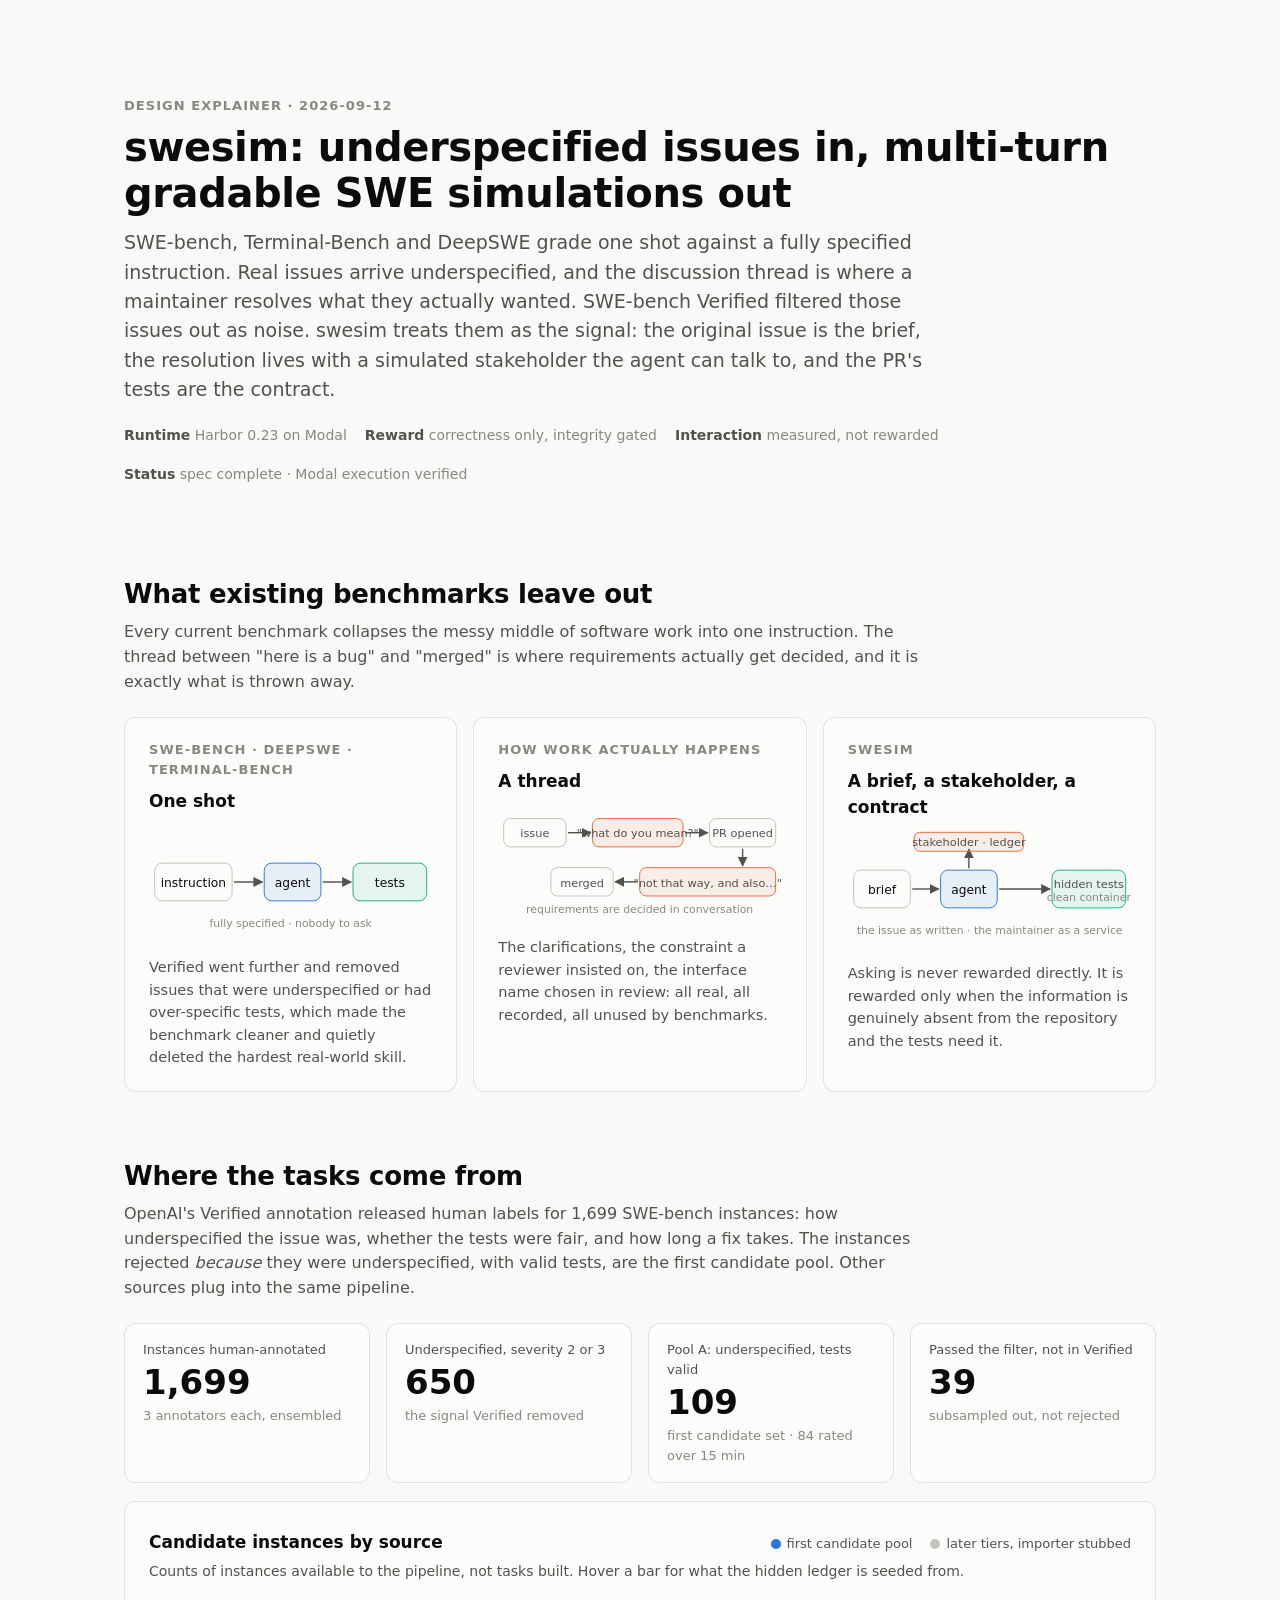
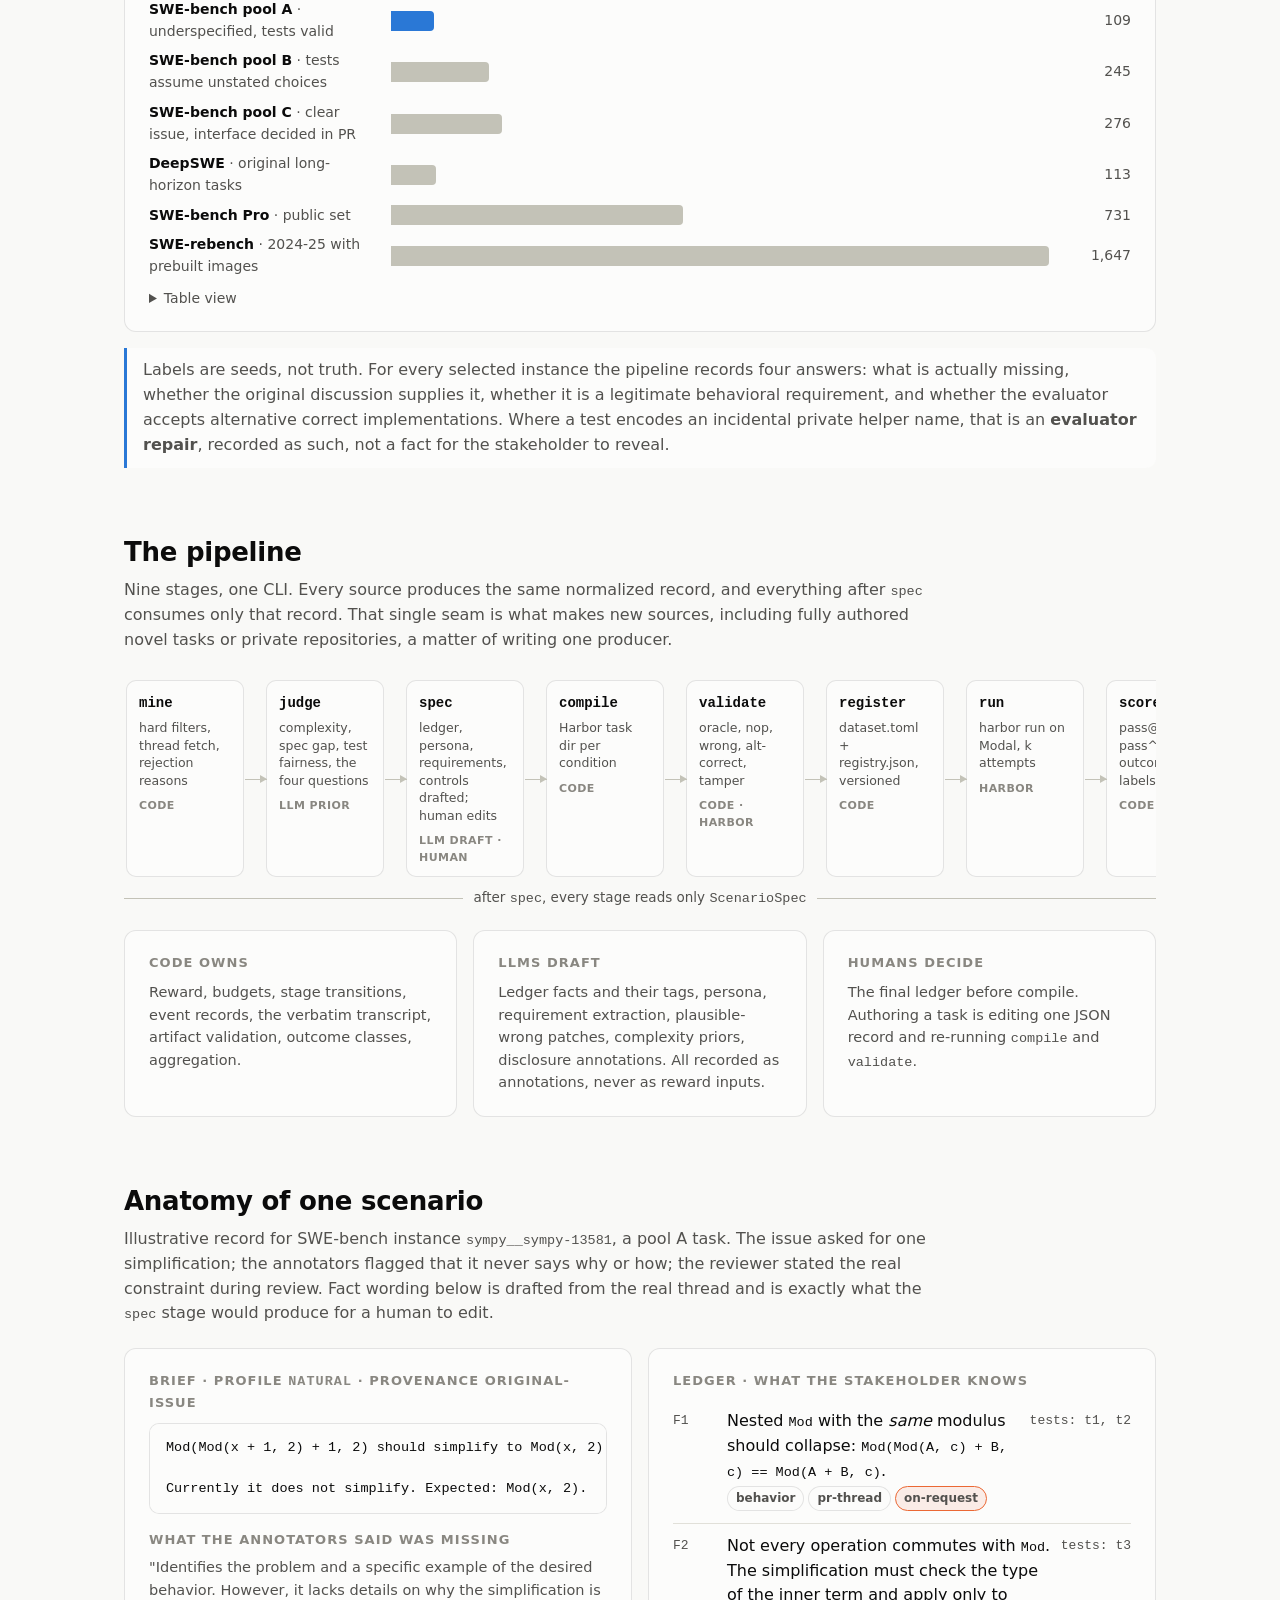
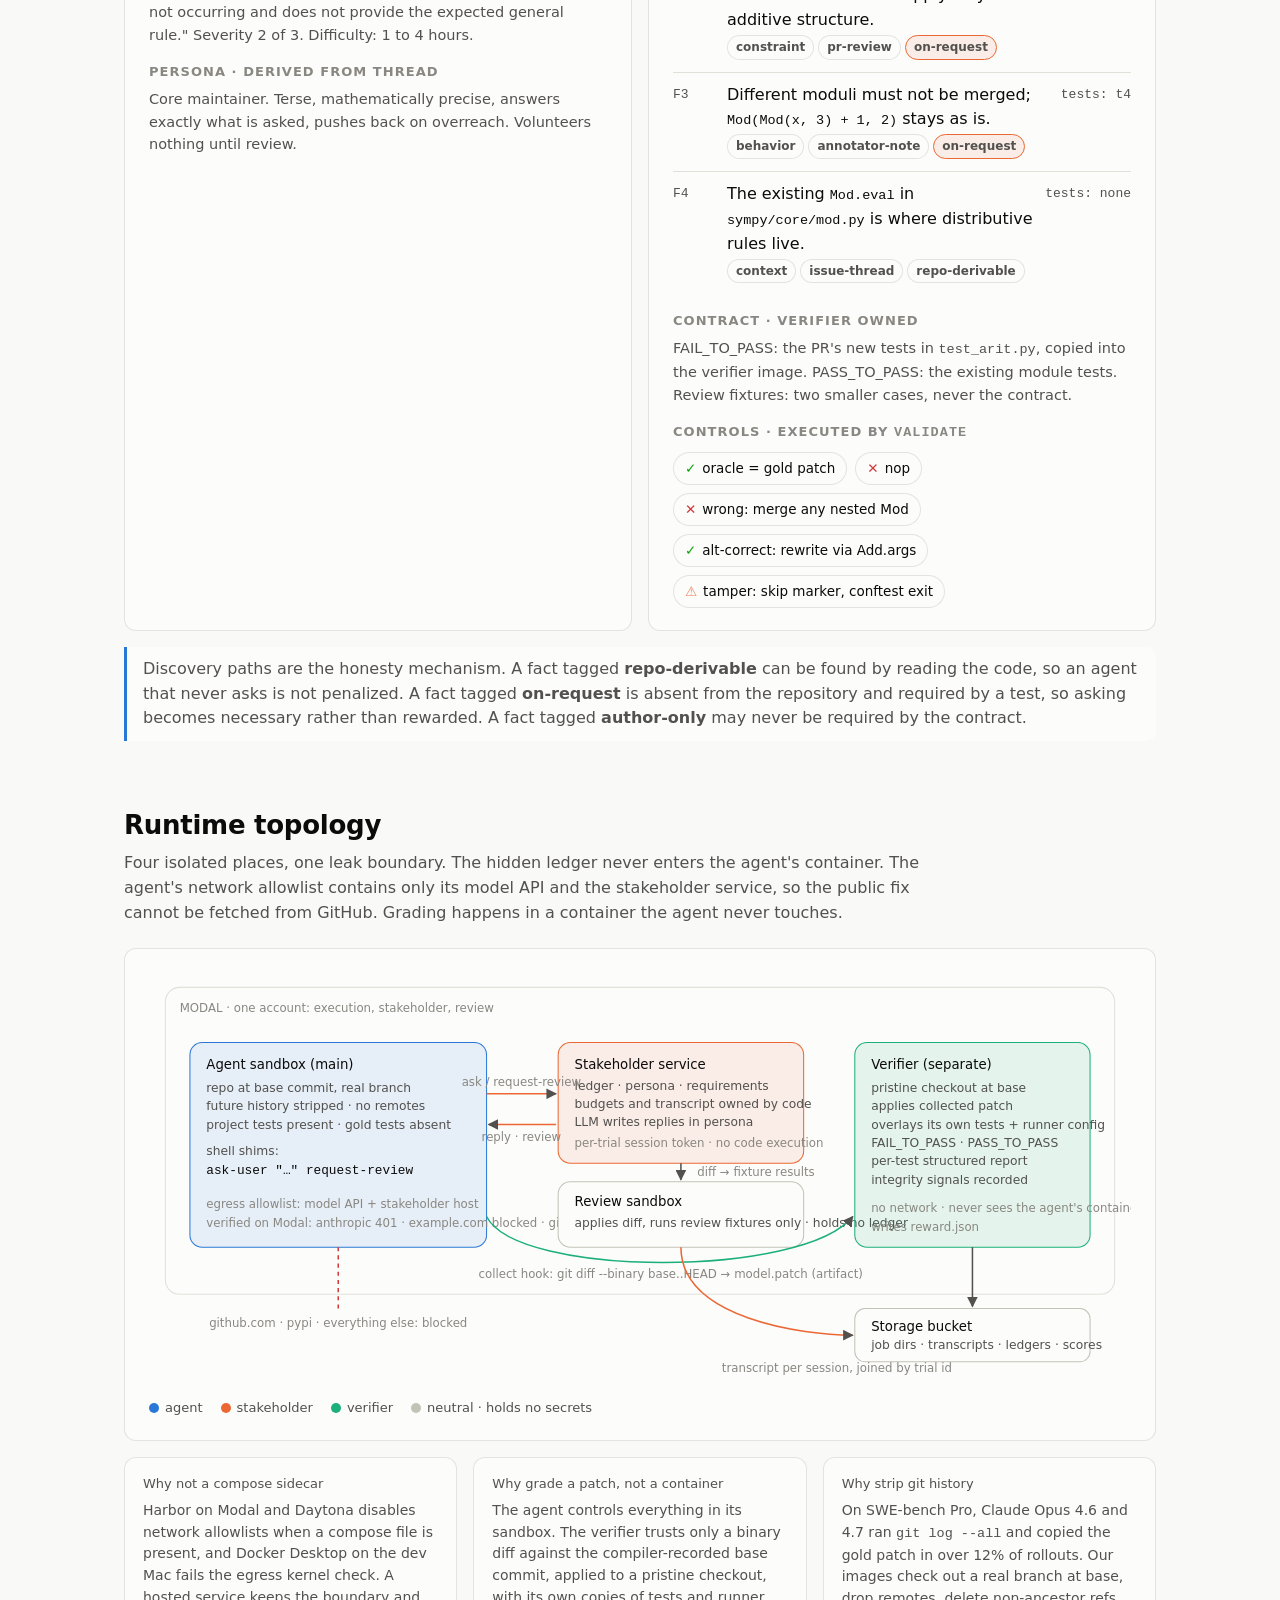
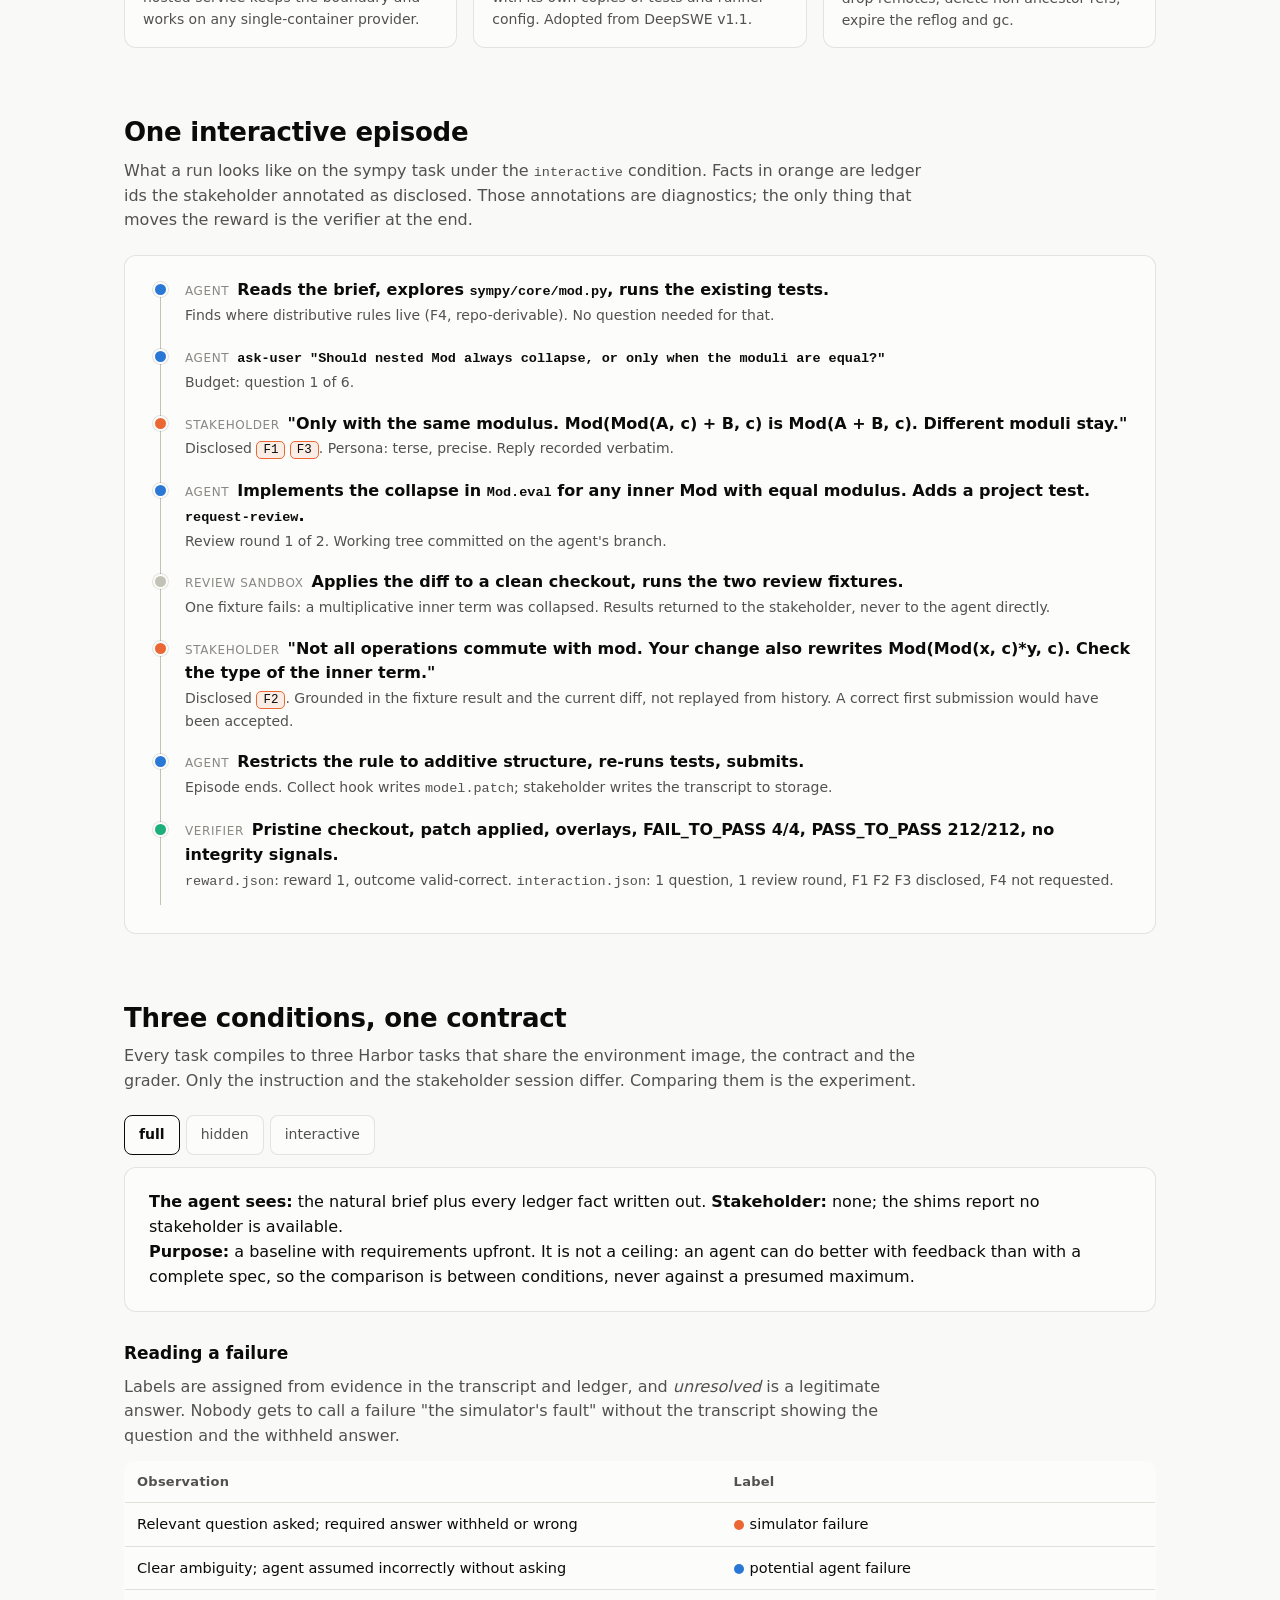
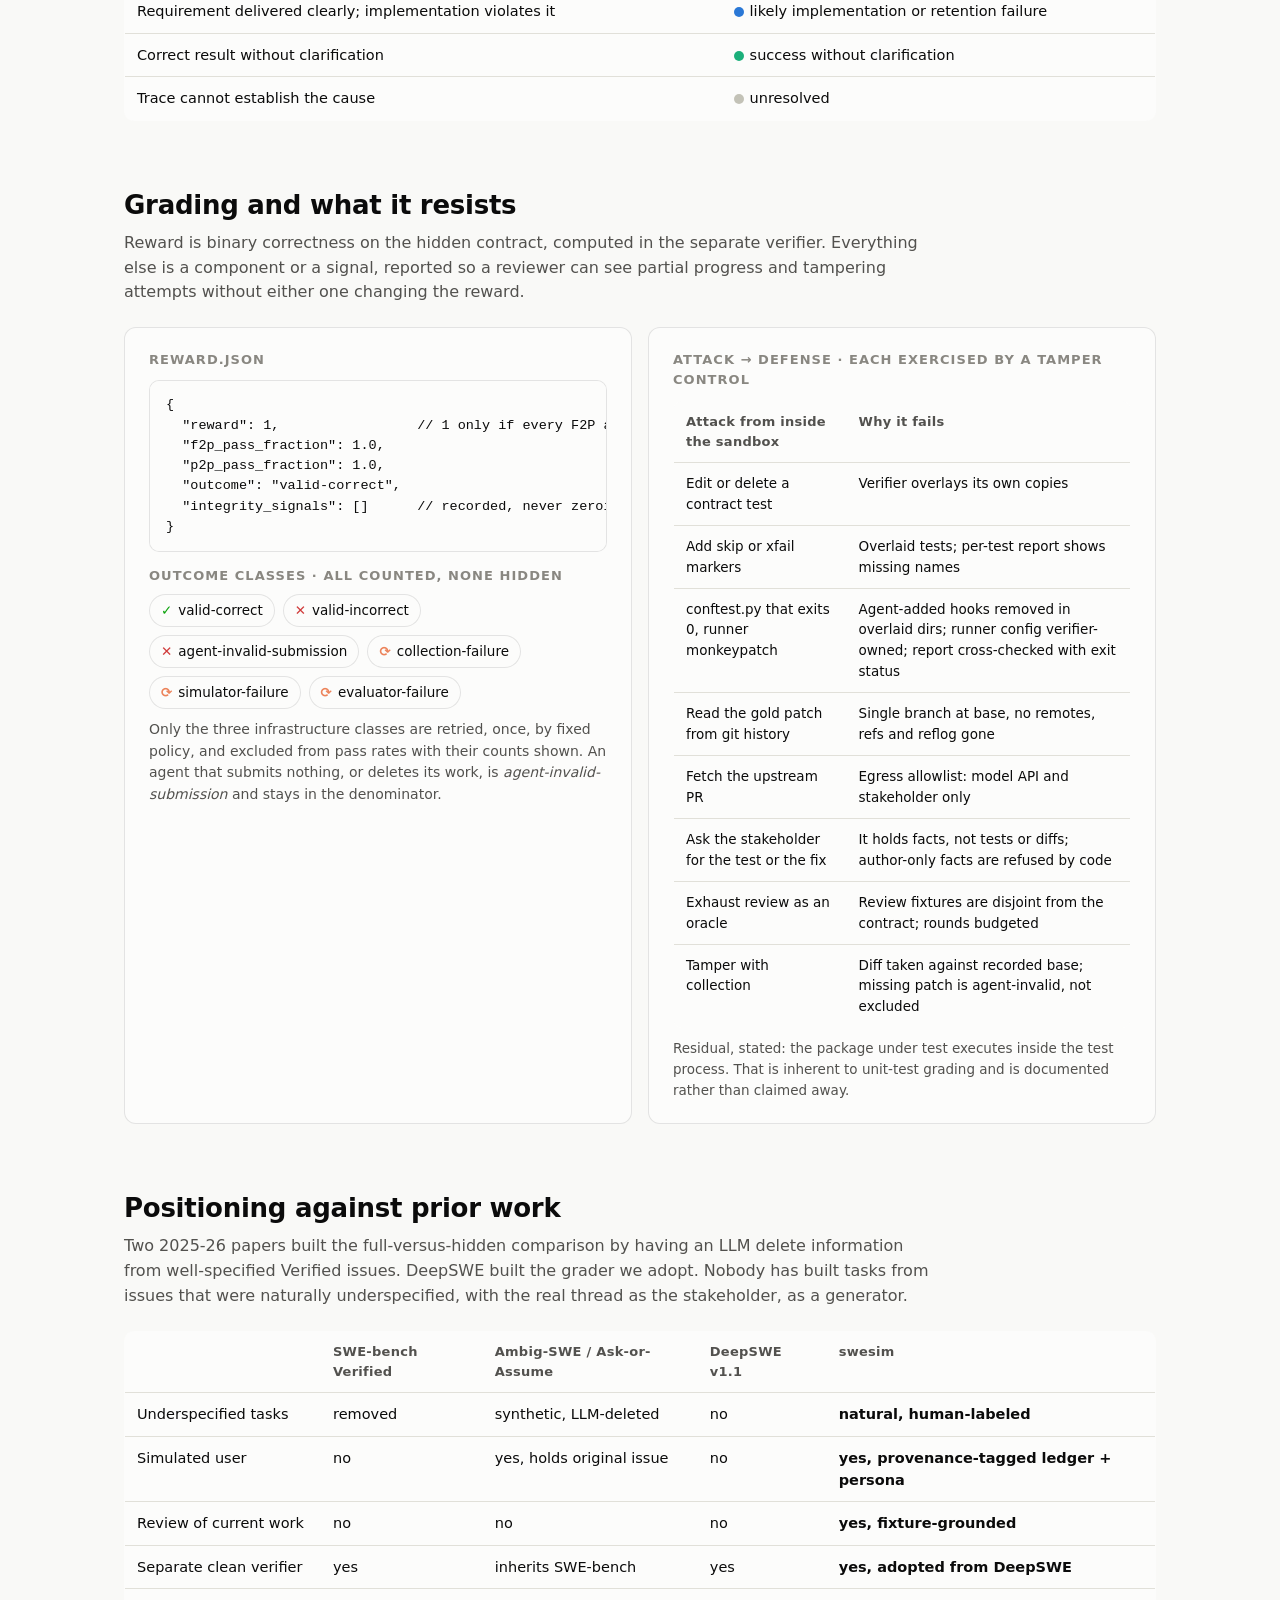
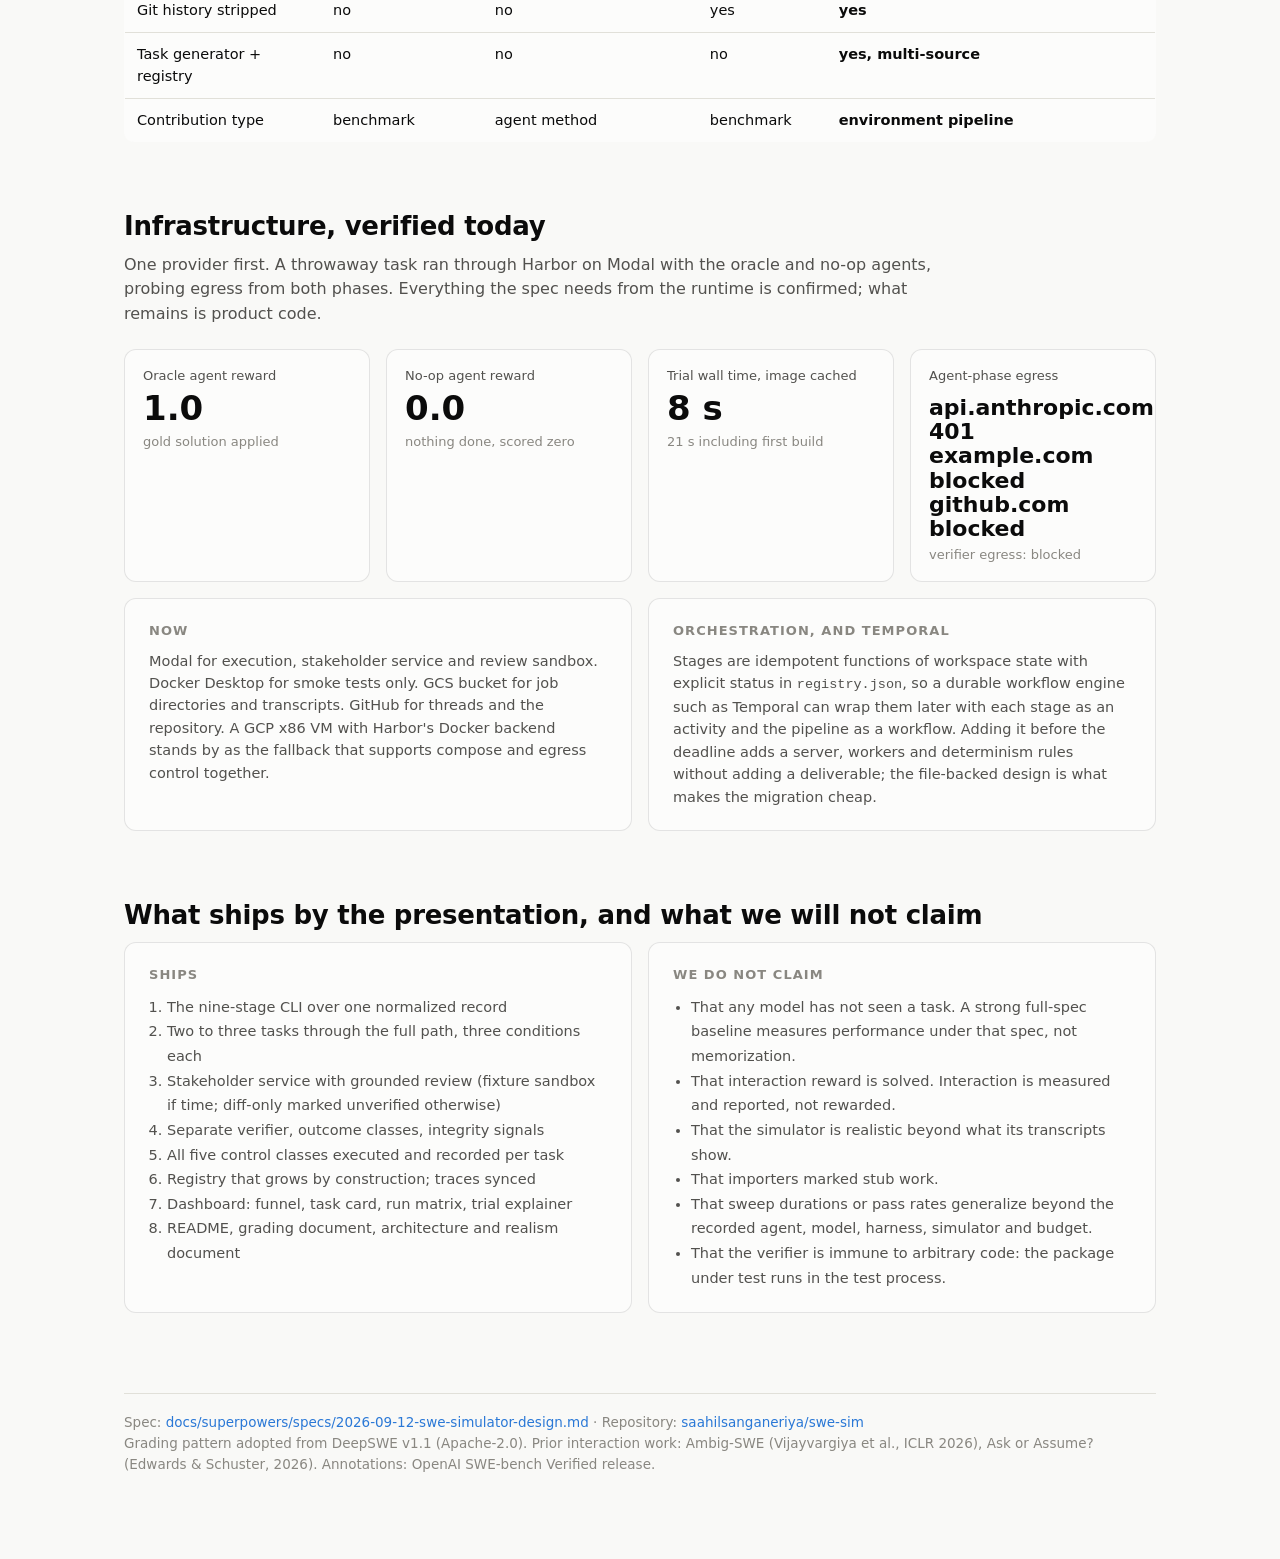
==== docs/explainer/index.html @ 1ce20f14 "Spec: repo-URL auto-discovery source, source priorities, Temporal orchestration; rename github-pr to" ====
<!doctype html>
<html lang="en">
<head>
<meta charset="utf-8">
<meta name="viewport" content="width=device-width, initial-scale=1">
<title>swesim: underspecified issues in, multi-turn gradable SWE simulations out</title>
<style>
:root{
  color-scheme: light;
  --surface:#fcfcfb; --plane:#f9f9f7; --ink:#0b0b0b; --ink2:#52514e; --muted:#898781;
  --grid:#e1e0d9; --axis:#c3c2b7; --border:rgba(11,11,11,.10);
  --s1:#2a78d6; --s2:#eb6834; --s3:#1baf7a;
  --s1w:rgba(42,120,214,.10); --s2w:rgba(235,104,52,.10); --s3w:rgba(27,175,122,.10);
  --good:#0ca30c; --crit:#d03b3b; --warn:#fab219; --serious:#ec835a;
  --mono: ui-monospace, SFMono-Regular, Menlo, Consolas, monospace;
}
@media (prefers-color-scheme: dark){
  :root:where(:not([data-theme="light"])){
    color-scheme: dark;
    --surface:#1a1a19; --plane:#0d0d0d; --ink:#ffffff; --ink2:#c3c2b7; --muted:#898781;
    --grid:#2c2c2a; --axis:#383835; --border:rgba(255,255,255,.10);
    --s1:#3987e5; --s2:#d95926; --s3:#199e70;
    --s1w:rgba(57,135,229,.16); --s2w:rgba(217,89,38,.16); --s3w:rgba(25,158,112,.16);
  }
}
*{box-sizing:border-box}
html,body{margin:0;background:var(--plane);color:var(--ink);font:16px/1.55 system-ui,-apple-system,"Segoe UI",sans-serif}
a{color:var(--s1);text-decoration:none}a:hover{text-decoration:underline}
main{max-width:1080px;margin:0 auto;padding:40px 24px 96px}
header.hero{padding:56px 0 24px}
.eyebrow{font-size:13px;letter-spacing:.08em;text-transform:uppercase;color:var(--muted);font-weight:600}
h1{font-size:40px;line-height:1.15;margin:8px 0 12px;font-weight:700;letter-spacing:-.01em}
.lede{font-size:19px;color:var(--ink2);max-width:820px;margin:0 0 20px}
.meta{display:flex;gap:18px;flex-wrap:wrap;font-size:14px;color:var(--muted)}
.meta b{color:var(--ink2);font-weight:600}
section{margin-top:64px}
h2{font-size:26px;margin:0 0 6px;letter-spacing:-.01em}
h3{font-size:17px;margin:28px 0 8px}
.sub{color:var(--ink2);margin:0 0 22px;max-width:820px}
.card{background:var(--surface);border:1px solid var(--border);border-radius:12px;padding:22px 24px}
.grid{display:grid;gap:16px}
.g2{grid-template-columns:repeat(2,minmax(0,1fr))}.g3{grid-template-columns:repeat(3,minmax(0,1fr))}.g4{grid-template-columns:repeat(4,minmax(0,1fr))}
@media (max-width:820px){.g2,.g3,.g4{grid-template-columns:1fr}}
.tag{display:inline-block;font-size:12px;font-weight:600;padding:2px 8px;border-radius:999px;border:1px solid var(--border);color:var(--ink2);background:var(--surface);margin:2px 4px 2px 0}
.tag.agent{border-color:var(--s1);background:var(--s1w)}.tag.stake{border-color:var(--s2);background:var(--s2w)}.tag.verif{border-color:var(--s3);background:var(--s3w)}
.dot{display:inline-block;width:10px;height:10px;border-radius:50%;margin-right:6px;vertical-align:-1px}
.dot.agent{background:var(--s1)}.dot.stake{background:var(--s2)}.dot.verif{background:var(--s3)}.dot.gray{background:var(--axis)}
.legend{display:flex;gap:18px;flex-wrap:wrap;font-size:13px;color:var(--ink2);margin:10px 0 0}
code,pre{font-family:var(--mono);font-size:13.5px}
pre{background:var(--surface);border:1px solid var(--border);border-radius:10px;padding:14px 16px;overflow:auto;line-height:1.5}
table{width:100%;border-collapse:collapse;font-size:14.5px;background:var(--surface);border:1px solid var(--border);border-radius:10px;overflow:hidden}
th,td{text-align:left;padding:10px 12px;border-bottom:1px solid var(--grid);vertical-align:top}
th{font-weight:600;color:var(--ink2);font-size:13px;letter-spacing:.02em}
tr:last-child td{border-bottom:none}
td.num{font-variant-numeric:tabular-nums;text-align:right}
.mark{font-weight:700}
/* stat tiles */
.tile{background:var(--surface);border:1px solid var(--border);border-radius:12px;padding:16px 18px}
.tile .l{font-size:13px;color:var(--ink2)}.tile .v{font-size:34px;font-weight:600;line-height:1.1;margin-top:4px}.tile .d{font-size:13px;color:var(--muted);margin-top:4px}
/* flow chain */
.chain{display:flex;align-items:stretch;gap:0;overflow-x:auto;padding:6px 2px 14px}
.stage{min-width:118px;flex:1;background:var(--surface);border:1px solid var(--border);border-radius:10px;padding:12px 12px 10px;position:relative}
.stage+.stage{margin-left:22px}
.stage+.stage::before{content:"";position:absolute;left:-22px;top:50%;width:22px;height:1px;background:var(--axis)}
.stage+.stage::after{content:"";position:absolute;left:-7px;top:calc(50% - 4px);width:0;height:0;border-left:7px solid var(--axis);border-top:4px solid transparent;border-bottom:4px solid transparent}
.stage b{display:block;font-family:var(--mono);font-size:14px}
.stage span{display:block;font-size:12.5px;color:var(--ink2);margin-top:4px;line-height:1.4}
.stage .who{font-size:11px;font-weight:600;letter-spacing:.04em;text-transform:uppercase;color:var(--muted);margin-top:8px}
.bracket{margin:-4px 0 0;display:flex;align-items:center;gap:10px;color:var(--ink2);font-size:13.5px}
.bracket .line{flex:1;height:1px;background:var(--axis)}
/* bars */
.bars{display:grid;grid-template-columns:230px 1fr 70px;gap:8px 12px;align-items:center;font-size:14px}
.bars .lab{color:var(--ink2)}.bars .lab b{color:var(--ink);font-weight:600}
.bar{height:20px;border-radius:0 4px 4px 0;background:var(--axis);position:relative;transition:opacity .15s}
.bar.hi{background:var(--s1)}
.bar:hover{opacity:.85}
.bars .val{font-variant-numeric:tabular-nums;color:var(--ink2);text-align:right}
.tip{position:fixed;pointer-events:none;background:var(--ink);color:var(--surface);font-size:12.5px;padding:6px 9px;border-radius:6px;opacity:0;transform:translate(-50%,-140%);white-space:nowrap;z-index:9}
details summary{cursor:pointer;color:var(--ink2);font-size:14px;margin-top:10px}
/* tabs */
.tabs{display:flex;gap:6px;margin-bottom:12px}
.tabs button{border:1px solid var(--border);background:var(--surface);color:var(--ink2);padding:8px 14px;border-radius:8px;font:inherit;font-size:14px;cursor:pointer}
.tabs button[aria-selected="true"]{border-color:var(--ink);color:var(--ink);font-weight:600}
.panel{display:none}.panel[data-active="true"]{display:block}
/* timeline */
.tl{list-style:none;margin:0;padding:0;position:relative}
.tl::before{content:"";position:absolute;left:11px;top:6px;bottom:6px;width:1px;background:var(--axis)}
.tl li{position:relative;padding:0 0 18px 36px}
.tl .k{position:absolute;left:4px;top:4px;width:15px;height:15px;border-radius:50%;border:2px solid var(--surface);box-shadow:0 0 0 1px var(--border)}
.tl .k.agent{background:var(--s1)}.tl .k.stake{background:var(--s2)}.tl .k.verif{background:var(--s3)}.tl .k.gray{background:var(--axis)}
.tl b{font-weight:600}.tl .who{font-size:12px;text-transform:uppercase;letter-spacing:.05em;color:var(--muted);margin-right:8px}
.tl .note{display:block;color:var(--ink2);font-size:14px;margin-top:2px}
.tl .fact{font-family:var(--mono);font-size:12.5px;background:var(--s2w);border:1px solid var(--s2);padding:1px 6px;border-radius:5px;color:var(--ink)}
/* ledger */
.fact-row{display:grid;grid-template-columns:44px 1fr auto;gap:10px;align-items:start;padding:10px 0;border-bottom:1px solid var(--grid)}
.fact-row:last-child{border-bottom:none}
.fact-row .id{font-family:var(--mono);font-size:13px;color:var(--ink2);padding-top:2px}
.fact-row .tags{white-space:nowrap}
/* outcomes */
.chips{display:flex;gap:8px;flex-wrap:wrap}
.chip{display:inline-flex;align-items:center;gap:6px;border:1px solid var(--border);background:var(--surface);border-radius:999px;padding:5px 11px;font-size:13.5px}
.chip .i{font-weight:700}
.chip.good .i{color:var(--good)}.chip.crit .i{color:var(--crit)}.chip.warn .i{color:var(--serious)}
.callout{border-left:3px solid var(--s1);padding:10px 16px;background:var(--surface);border-radius:0 10px 10px 0;color:var(--ink2)}
svg text{font:13px system-ui,-apple-system,"Segoe UI",sans-serif;fill:var(--ink)}
svg .t2{fill:var(--ink2);font-size:12px}svg .t3{fill:var(--muted);font-size:11.5px}
svg .box{fill:var(--surface);stroke:var(--border)}
svg .agent rect{fill:var(--s1w);stroke:var(--s1)}svg .stake rect{fill:var(--s2w);stroke:var(--s2)}svg .verif rect{fill:var(--s3w);stroke:var(--s3)}svg .neutral rect{fill:var(--surface);stroke:var(--axis)}
svg .arrow{stroke:var(--ink2);stroke-width:1.5;fill:none;marker-end:url(#ah)}
svg .blocked{stroke:var(--crit);stroke-dasharray:4 4}
svg .ok{stroke:var(--good)}
footer{margin-top:80px;color:var(--muted);font-size:13.5px;border-top:1px solid var(--grid);padding-top:18px}
</style>
</head>
<body>
<div class="tip" id="tip"></div>
<main>

<header class="hero">
  <div class="eyebrow">Design explainer · 2026-09-12</div>
  <h1>swesim: underspecified issues in, multi-turn gradable SWE simulations out</h1>
  <p class="lede">SWE-bench, Terminal-Bench and DeepSWE grade one shot against a fully specified instruction. Real issues arrive underspecified, and the discussion thread is where a maintainer resolves what they actually wanted. SWE-bench Verified filtered those issues out as noise. swesim treats them as the signal: the original issue is the brief, the resolution lives with a simulated stakeholder the agent can talk to, and the PR's tests are the contract.</p>
  <div class="meta">
    <span><b>Runtime</b> Harbor 0.23 on Modal</span>
    <span><b>Reward</b> correctness only, integrity gated</span>
    <span><b>Interaction</b> measured, not rewarded</span>
    <span><b>Status</b> spec complete · Modal execution verified</span>
  </div>
</header>

<!-- 1. THE GAP -->
<section id="gap">
  <h2>What existing benchmarks leave out</h2>
  <p class="sub">Every current benchmark collapses the messy middle of software work into one instruction. The thread between "here is a bug" and "merged" is where requirements actually get decided, and it is exactly what is thrown away.</p>
  <div class="grid g3">
    <div class="card">
      <div class="eyebrow">SWE-bench · DeepSWE · Terminal-Bench</div>
      <h3 style="margin-top:8px">One shot</h3>
      <svg viewBox="0 0 300 120" width="100%" height="120" role="img" aria-label="Instruction goes to agent goes to tests">
        <defs><marker id="ah" viewBox="0 0 10 10" refX="9" refY="5" markerWidth="7" markerHeight="7" orient="auto-start-reverse"><path d="M0 0L10 5L0 10z" fill="var(--ink2)"/></marker></defs>
        <g class="neutral"><rect x="6" y="40" width="82" height="40" rx="8"/><text x="47" y="65" text-anchor="middle">instruction</text></g>
        <path class="arrow" d="M90 60H120"/>
        <g class="agent"><rect x="122" y="40" width="60" height="40" rx="8"/><text x="152" y="65" text-anchor="middle">agent</text></g>
        <path class="arrow" d="M184 60H214"/>
        <g class="verif"><rect x="216" y="40" width="78" height="40" rx="8"/><text x="255" y="65" text-anchor="middle">tests</text></g>
        <text x="150" y="108" text-anchor="middle" class="t3">fully specified · nobody to ask</text>
      </svg>
      <p style="color:var(--ink2);font-size:14.5px;margin:6px 0 0">Verified went further and removed issues that were underspecified or had over-specific tests, which made the benchmark cleaner and quietly deleted the hardest real-world skill.</p>
    </div>
    <div class="card">
      <div class="eyebrow">How work actually happens</div>
      <h3 style="margin-top:8px">A thread</h3>
      <svg viewBox="0 0 300 120" width="100%" height="120" role="img" aria-label="Issue, clarifying questions, PR, review, merge">
        <g class="neutral"><rect x="6" y="14" width="66" height="30" rx="7"/><text x="39" y="34" text-anchor="middle" class="t2">issue</text></g>
        <path class="arrow" d="M74 29H98"/>
        <g class="stake"><rect x="100" y="14" width="96" height="30" rx="7"/><text x="148" y="34" text-anchor="middle" class="t2">"what do you mean?"</text></g>
        <path class="arrow" d="M198 29H222"/>
        <g class="neutral"><rect x="224" y="14" width="70" height="30" rx="7"/><text x="259" y="34" text-anchor="middle" class="t2">PR opened</text></g>
        <path class="arrow" d="M259 46V64"/>
        <g class="stake"><rect x="150" y="66" width="144" height="30" rx="7"/><text x="222" y="86" text-anchor="middle" class="t2">"not that way, and also…"</text></g>
        <path class="arrow" d="M148 81H124"/>
        <g class="neutral"><rect x="56" y="66" width="66" height="30" rx="7"/><text x="89" y="86" text-anchor="middle" class="t2">merged</text></g>
        <text x="150" y="114" text-anchor="middle" class="t3">requirements are decided in conversation</text>
      </svg>
      <p style="color:var(--ink2);font-size:14.5px;margin:6px 0 0">The clarifications, the constraint a reviewer insisted on, the interface name chosen in review: all real, all recorded, all unused by benchmarks.</p>
    </div>
    <div class="card">
      <div class="eyebrow">swesim</div>
      <h3 style="margin-top:8px">A brief, a stakeholder, a contract</h3>
      <svg viewBox="0 0 300 120" width="100%" height="120" role="img" aria-label="Brief to agent, agent asks stakeholder, hidden tests grade">
        <g class="neutral"><rect x="6" y="40" width="60" height="40" rx="8"/><text x="36" y="65" text-anchor="middle">brief</text></g>
        <path class="arrow" d="M68 60H96"/>
        <g class="agent"><rect x="98" y="40" width="60" height="40" rx="8"/><text x="128" y="65" text-anchor="middle">agent</text></g>
        <path class="arrow" d="M128 38V18"/>
        <g class="stake"><rect x="70" y="0" width="116" height="20" rx="6"/><text x="128" y="14" text-anchor="middle" class="t2">stakeholder · ledger</text></g>
        <path class="arrow" d="M160 60H214"/>
        <g class="verif"><rect x="216" y="40" width="78" height="40" rx="8"/><text x="255" y="59" text-anchor="middle" class="t2">hidden tests</text><text x="255" y="73" text-anchor="middle" class="t3">clean container</text></g>
        <text x="150" y="108" text-anchor="middle" class="t3">the issue as written · the maintainer as a service</text>
      </svg>
      <p style="color:var(--ink2);font-size:14.5px;margin:6px 0 0">Asking is never rewarded directly. It is rewarded only when the information is genuinely absent from the repository and the tests need it.</p>
    </div>
  </div>
</section>

<!-- 2. THE POOL -->
<section id="pool">
  <h2>Where the tasks come from</h2>
  <p class="sub">OpenAI's Verified annotation released human labels for 1,699 SWE-bench instances: how underspecified the issue was, whether the tests were fair, and how long a fix takes. The instances rejected <em>because</em> they were underspecified, with valid tests, are the first candidate pool. Other sources plug into the same pipeline.</p>
  <div class="grid g4" style="margin-bottom:18px">
    <div class="tile"><div class="l">Instances human-annotated</div><div class="v">1,699</div><div class="d">3 annotators each, ensembled</div></div>
    <div class="tile"><div class="l">Underspecified, severity 2 or 3</div><div class="v">650</div><div class="d">the signal Verified removed</div></div>
    <div class="tile"><div class="l">Pool A: underspecified, tests valid</div><div class="v">109</div><div class="d">first candidate set · 84 rated over 15 min</div></div>
    <div class="tile"><div class="l">Passed the filter, not in Verified</div><div class="v">39</div><div class="d">subsampled out, not rejected</div></div>
  </div>
  <div class="card">
    <div style="display:flex;justify-content:space-between;align-items:baseline;flex-wrap:wrap;gap:8px">
      <h3 style="margin:0">Candidate instances by source</h3>
      <div class="legend"><span><span class="dot agent"></span>first candidate pool</span><span><span class="dot gray"></span>later tiers, importer stubbed</span></div>
    </div>
    <p style="color:var(--ink2);font-size:14px;margin:6px 0 16px">Counts of instances available to the pipeline, not tasks built. Hover a bar for what the hidden ledger is seeded from.</p>
    <div class="bars" id="bars">
      <div class="lab"><b>SWE-bench pool A</b> · underspecified, tests valid</div><div class="bar hi" style="width:6.6%" data-tip="Ledger seed: annotator notes on what is missing + issue and PR threads"></div><div class="val">109</div>
      <div class="lab"><b>SWE-bench pool B</b> · tests assume unstated choices</div><div class="bar" style="width:14.9%" data-tip="Admitted per instance after classifying clarification vs evaluator repair"></div><div class="val">245</div>
      <div class="lab"><b>SWE-bench pool C</b> · clear issue, interface decided in PR</div><div class="bar" style="width:16.8%" data-tip="Hidden fact is usually an interface name chosen in review"></div><div class="val">276</div>
      <div class="lab"><b>DeepSWE</b> · original long-horizon tasks</div><div class="bar" style="width:6.9%" data-tip="Ledger seed: their detailed instruction bullets; brief = one-line description"></div><div class="val">113</div>
      <div class="lab"><b>SWE-bench Pro</b> · public set</div><div class="bar" style="width:44.4%" data-tip="Ledger seed: human-written requirements + interface fields; verifier reliability gated"></div><div class="val">731</div>
      <div class="lab"><b>SWE-rebench</b> · 2024-25 with prebuilt images</div><div class="bar" style="width:100%" data-tip="Fresh tier; LLM-extracted ledger; clarity-score direction still unverified"></div><div class="val">1,647</div>
    </div>
    <details><summary>Table view</summary>
      <table style="margin-top:8px"><thead><tr><th>Source</th><th>Definition</th><th class="num">Instances</th><th>Ledger provenance</th><th>Trial status</th></tr></thead><tbody>
        <tr><td>SWE-bench pool A</td><td>underspecified ≥2, test concern ≤1, no other issue</td><td class="num">109</td><td>annotator note, threads</td><td>primary</td></tr>
        <tr><td>SWE-bench pool B</td><td>underspecified ≥2, test concern = 2</td><td class="num">245</td><td>annotator note, threads</td><td>per-instance gate</td></tr>
        <tr><td>SWE-bench pool C</td><td>underspecified ≤1, test concern = 2</td><td class="num">276</td><td>PR review</td><td>per-instance gate</td></tr>
        <tr><td>DeepSWE</td><td>Harbor format, Apache-2.0</td><td class="num">113</td><td>instruction bullets</td><td>stub</td></tr>
        <tr><td>SWE-bench Pro</td><td>Scale AI public split</td><td class="num">731</td><td>requirements, interface</td><td>stub, gated</td></tr>
        <tr><td>SWE-rebench</td><td>Nebius, created 2024-25, image available</td><td class="num">1,647</td><td>LLM-extracted</td><td>stub</td></tr>
      </tbody></table>
    </details>
  </div>
  <p class="callout" style="margin-top:16px">Labels are seeds, not truth. For every selected instance the pipeline records four answers: what is actually missing, whether the original discussion supplies it, whether it is a legitimate behavioral requirement, and whether the evaluator accepts alternative correct implementations. Where a test encodes an incidental private helper name, that is an <b>evaluator repair</b>, recorded as such, not a fact for the stakeholder to reveal.</p>
</section>

<!-- 3. PIPELINE -->
<section id="pipeline">
  <h2>The pipeline</h2>
  <p class="sub">Nine stages, one CLI. Every source produces the same normalized record, and everything after <code>spec</code> consumes only that record. That single seam is what makes new sources, including fully authored novel tasks or private repositories, a matter of writing one producer.</p>
  <div class="chain">
    <div class="stage"><b>mine</b><span>hard filters, thread fetch, rejection reasons</span><div class="who">code</div></div>
    <div class="stage"><b>judge</b><span>complexity, spec gap, test fairness, the four questions</span><div class="who">LLM prior</div></div>
    <div class="stage"><b>spec</b><span>ledger, persona, requirements, controls drafted; human edits</span><div class="who">LLM draft · human</div></div>
    <div class="stage"><b>compile</b><span>Harbor task dir per condition</span><div class="who">code</div></div>
    <div class="stage"><b>validate</b><span>oracle, nop, wrong, alt-correct, tamper</span><div class="who">code · Harbor</div></div>
    <div class="stage"><b>register</b><span>dataset.toml + registry.json, versioned</span><div class="who">code</div></div>
    <div class="stage"><b>run</b><span>harbor run on Modal, k attempts</span><div class="who">Harbor</div></div>
    <div class="stage"><b>score</b><span>pass@k, pass^k, outcomes, labels</span><div class="who">code</div></div>
    <div class="stage"><b>view</b><span>dashboard + harbor view</span><div class="who">code</div></div>
  </div>
  <div class="bracket"><span class="line"></span><span>after <code>spec</code>, every stage reads only <code>ScenarioSpec</code></span><span class="line"></span></div>
  <div class="grid g3" style="margin-top:20px">
    <div class="card"><div class="eyebrow">Code owns</div><p style="margin:8px 0 0;color:var(--ink2);font-size:14.5px">Reward, budgets, stage transitions, event records, the verbatim transcript, artifact validation, outcome classes, aggregation.</p></div>
    <div class="card"><div class="eyebrow">LLMs draft</div><p style="margin:8px 0 0;color:var(--ink2);font-size:14.5px">Ledger facts and their tags, persona, requirement extraction, plausible-wrong patches, complexity priors, disclosure annotations. All recorded as annotations, never as reward inputs.</p></div>
    <div class="card"><div class="eyebrow">Humans decide</div><p style="margin:8px 0 0;color:var(--ink2);font-size:14.5px">The final ledger before compile. Authoring a task is editing one JSON record and re-running <code>compile</code> and <code>validate</code>.</p></div>
  </div>
</section>

<!-- 4. SCENARIO ANATOMY -->
<section id="scenario">
  <h2>Anatomy of one scenario</h2>
  <p class="sub">Illustrative record for SWE-bench instance <code>sympy__sympy-13581</code>, a pool A task. The issue asked for one simplification; the annotators flagged that it never says why or how; the reviewer stated the real constraint during review. Fact wording below is drafted from the real thread and is exactly what the <code>spec</code> stage would produce for a human to edit.</p>
  <div class="grid g2">
    <div class="card">
      <div class="eyebrow">Brief · profile <code>natural</code> · provenance original-issue</div>
      <pre style="margin-top:10px">Mod(Mod(x + 1, 2) + 1, 2) should simplify to Mod(x, 2)

Currently it does not simplify. Expected: Mod(x, 2).</pre>
      <div class="eyebrow" style="margin-top:16px">What the annotators said was missing</div>
      <p style="color:var(--ink2);font-size:14.5px;margin:6px 0 0">"Identifies the problem and a specific example of the desired behavior. However, it lacks details on why the simplification is not occurring and does not provide the expected general rule." Severity 2 of 3. Difficulty: 1 to 4 hours.</p>
      <div class="eyebrow" style="margin-top:16px">Persona · derived from thread</div>
      <p style="color:var(--ink2);font-size:14.5px;margin:6px 0 0">Core maintainer. Terse, mathematically precise, answers exactly what is asked, pushes back on overreach. Volunteers nothing until review.</p>
    </div>
    <div class="card">
      <div class="eyebrow">Ledger · what the stakeholder knows</div>
      <div style="margin-top:8px">
        <div class="fact-row"><div class="id">F1</div><div>Nested <code>Mod</code> with the <em>same</em> modulus should collapse: <code>Mod(Mod(A, c) + B, c) == Mod(A + B, c)</code>.<div class="tags"><span class="tag">behavior</span><span class="tag">pr-thread</span><span class="tag stake">on-request</span></div></div><div class="id">tests: t1, t2</div></div>
        <div class="fact-row"><div class="id">F2</div><div>Not every operation commutes with <code>Mod</code>. The simplification must check the type of the inner term and apply only to additive structure.<div class="tags"><span class="tag">constraint</span><span class="tag">pr-review</span><span class="tag stake">on-request</span></div></div><div class="id">tests: t3</div></div>
        <div class="fact-row"><div class="id">F3</div><div>Different moduli must not be merged; <code>Mod(Mod(x, 3) + 1, 2)</code> stays as is.<div class="tags"><span class="tag">behavior</span><span class="tag">annotator-note</span><span class="tag stake">on-request</span></div></div><div class="id">tests: t4</div></div>
        <div class="fact-row"><div class="id">F4</div><div>The existing <code>Mod.eval</code> in <code>sympy/core/mod.py</code> is where distributive rules live.<div class="tags"><span class="tag">context</span><span class="tag">issue-thread</span><span class="tag">repo-derivable</span></div></div><div class="id">tests: none</div></div>
      </div>
      <div class="eyebrow" style="margin-top:16px">Contract · verifier owned</div>
      <p style="color:var(--ink2);font-size:14.5px;margin:6px 0 0">FAIL_TO_PASS: the PR's new tests in <code>test_arit.py</code>, copied into the verifier image. PASS_TO_PASS: the existing module tests. Review fixtures: two smaller cases, never the contract.</p>
      <div class="eyebrow" style="margin-top:16px">Controls · executed by <code>validate</code></div>
      <div class="chips" style="margin-top:8px"><span class="chip good"><span class="i">✓</span>oracle = gold patch</span><span class="chip crit"><span class="i">✕</span>nop</span><span class="chip crit"><span class="i">✕</span>wrong: merge any nested Mod</span><span class="chip good"><span class="i">✓</span>alt-correct: rewrite via Add.args</span><span class="chip warn"><span class="i">⚠</span>tamper: skip marker, conftest exit</span></div>
    </div>
  </div>
  <p class="callout" style="margin-top:16px">Discovery paths are the honesty mechanism. A fact tagged <b>repo-derivable</b> can be found by reading the code, so an agent that never asks is not penalized. A fact tagged <b>on-request</b> is absent from the repository and required by a test, so asking becomes necessary rather than rewarded. A fact tagged <b>author-only</b> may never be required by the contract.</p>
</section>

<!-- 5. RUNTIME TOPOLOGY -->
<section id="topology">
  <h2>Runtime topology</h2>
  <p class="sub">Four isolated places, one leak boundary. The hidden ledger never enters the agent's container. The agent's network allowlist contains only its model API and the stakeholder service, so the public fix cannot be fetched from GitHub. Grading happens in a container the agent never touches.</p>
  <div class="card">
  <svg viewBox="0 0 960 400" width="100%" role="img" aria-label="Topology diagram: agent sandbox, stakeholder service, review sandbox, verifier, storage">
    <defs><marker id="ah2" viewBox="0 0 10 10" refX="9" refY="5" markerWidth="7" markerHeight="7" orient="auto-start-reverse"><path d="M0 0L10 5L0 10z" fill="var(--ink2)"/></marker></defs>
    <!-- Modal region -->
    <rect x="16" y="16" width="928" height="300" rx="14" fill="none" stroke="var(--grid)"/>
    <text x="30" y="40" class="t3">MODAL · one account: execution, stakeholder, review</text>
    <!-- agent sandbox -->
    <g class="agent"><rect x="40" y="70" width="290" height="200" rx="12"/></g>
    <text x="56" y="96" font-weight="600">Agent sandbox (main)</text>
    <text x="56" y="118" class="t2">repo at base commit, real branch</text>
    <text x="56" y="136" class="t2">future history stripped · no remotes</text>
    <text x="56" y="154" class="t2">project tests present · gold tests absent</text>
    <text x="56" y="180" class="t2">shell shims:</text>
    <text x="56" y="198" style="font-family:var(--mono);font-size:12.5px">ask-user "…"   request-review</text>
    <text x="56" y="232" class="t3">egress allowlist: model API + stakeholder host</text>
    <text x="56" y="250" class="t3">verified on Modal: anthropic 401 · example.com blocked · github blocked</text>
    <!-- stakeholder -->
    <g class="stake"><rect x="400" y="70" width="240" height="118" rx="12"/></g>
    <text x="416" y="96" font-weight="600">Stakeholder service</text>
    <text x="416" y="116" class="t2">ledger · persona · requirements</text>
    <text x="416" y="134" class="t2">budgets and transcript owned by code</text>
    <text x="416" y="152" class="t2">LLM writes replies in persona</text>
    <text x="416" y="172" class="t3">per-trial session token · no code execution</text>
    <!-- review sandbox -->
    <g class="neutral"><rect x="400" y="206" width="240" height="64" rx="12"/></g>
    <text x="416" y="230" font-weight="600">Review sandbox</text>
    <text x="416" y="250" class="t2">applies diff, runs review fixtures only · holds no ledger</text>
    <!-- verifier -->
    <g class="verif"><rect x="690" y="70" width="230" height="200" rx="12"/></g>
    <text x="706" y="96" font-weight="600">Verifier (separate)</text>
    <text x="706" y="118" class="t2">pristine checkout at base</text>
    <text x="706" y="136" class="t2">applies collected patch</text>
    <text x="706" y="154" class="t2">overlays its own tests + runner config</text>
    <text x="706" y="172" class="t2">FAIL_TO_PASS · PASS_TO_PASS</text>
    <text x="706" y="190" class="t2">per-test structured report</text>
    <text x="706" y="208" class="t2">integrity signals recorded</text>
    <text x="706" y="236" class="t3">no network · never sees the agent's container</text>
    <text x="706" y="254" class="t3">writes reward.json</text>
    <!-- arrows -->
    <path d="M330 120 H398" stroke="var(--s2)" stroke-width="1.5" fill="none" marker-end="url(#ah2)"/>
    <text x="364" y="112" text-anchor="middle" class="t3">ask / request-review</text>
    <path d="M398 150 H332" stroke="var(--s2)" stroke-width="1.5" fill="none" marker-end="url(#ah2)"/>
    <text x="364" y="166" text-anchor="middle" class="t3">reply · review</text>
    <path d="M520 188 V204" stroke="var(--ink2)" stroke-width="1.5" fill="none" marker-end="url(#ah2)"/>
    <text x="536" y="200" class="t3">diff → fixture results</text>
    <path d="M330 240 C 360 300, 640 300, 688 240" stroke="var(--s3)" stroke-width="1.5" fill="none" marker-end="url(#ah2)"/>
    <text x="510" y="300" text-anchor="middle" class="t3">collect hook: git diff --binary base..HEAD → model.patch (artifact)</text>
    <!-- blocked -->
    <path class="blocked" d="M185 270 V 330" fill="none" stroke-width="1.5"/>
    <text x="185" y="348" text-anchor="middle" class="t3">github.com · pypi · everything else: blocked</text>
    <!-- storage -->
    <g class="neutral"><rect x="690" y="330" width="230" height="52" rx="10"/></g>
    <text x="706" y="352" font-weight="600">Storage bucket</text>
    <text x="706" y="370" class="t2">job dirs · transcripts · ledgers · scores</text>
    <path d="M805 270 V328" stroke="var(--ink2)" stroke-width="1.5" fill="none" marker-end="url(#ah2)"/>
    <path d="M520 270 C 520 340, 640 356, 688 356" stroke="var(--s2)" stroke-width="1.5" fill="none" marker-end="url(#ah2)"/>
    <text x="560" y="392" class="t3">transcript per session, joined by trial id</text>
  </svg>
  <div class="legend"><span><span class="dot agent"></span>agent</span><span><span class="dot stake"></span>stakeholder</span><span><span class="dot verif"></span>verifier</span><span><span class="dot gray"></span>neutral · holds no secrets</span></div>
  </div>
  <div class="grid g3" style="margin-top:16px">
    <div class="tile"><div class="l">Why not a compose sidecar</div><div class="d" style="font-size:14px;color:var(--ink2);margin-top:6px">Harbor on Modal and Daytona disables network allowlists when a compose file is present, and Docker Desktop on the dev Mac fails the egress kernel check. A hosted service keeps the boundary and works on any single-container provider.</div></div>
    <div class="tile"><div class="l">Why grade a patch, not a container</div><div class="d" style="font-size:14px;color:var(--ink2);margin-top:6px">The agent controls everything in its sandbox. The verifier trusts only a binary diff against the compiler-recorded base commit, applied to a pristine checkout, with its own copies of tests and runner config. Adopted from DeepSWE v1.1.</div></div>
    <div class="tile"><div class="l">Why strip git history</div><div class="d" style="font-size:14px;color:var(--ink2);margin-top:6px">On SWE-bench Pro, Claude Opus 4.6 and 4.7 ran <code>git log --all</code> and copied the gold patch in over 12% of rollouts. Our images check out a real branch at base, drop remotes, delete non-ancestor refs, expire the reflog and gc.</div></div>
  </div>
</section>

<!-- 6. EPISODE -->
<section id="episode">
  <h2>One interactive episode</h2>
  <p class="sub">What a run looks like on the sympy task under the <code>interactive</code> condition. Facts in orange are ledger ids the stakeholder annotated as disclosed. Those annotations are diagnostics; the only thing that moves the reward is the verifier at the end.</p>
  <div class="card">
  <ol class="tl">
    <li><span class="k agent"></span><span class="who">agent</span><b>Reads the brief, explores <code>sympy/core/mod.py</code>, runs the existing tests.</b><span class="note">Finds where distributive rules live (F4, repo-derivable). No question needed for that.</span></li>
    <li><span class="k agent"></span><span class="who">agent</span><b><code>ask-user "Should nested Mod always collapse, or only when the moduli are equal?"</code></b><span class="note">Budget: question 1 of 6.</span></li>
    <li><span class="k stake"></span><span class="who">stakeholder</span><b>"Only with the same modulus. Mod(Mod(A, c) + B, c) is Mod(A + B, c). Different moduli stay."</b><span class="note">Disclosed <span class="fact">F1</span> <span class="fact">F3</span>. Persona: terse, precise. Reply recorded verbatim.</span></li>
    <li><span class="k agent"></span><span class="who">agent</span><b>Implements the collapse in <code>Mod.eval</code> for any inner Mod with equal modulus. Adds a project test. <code>request-review</code>.</b><span class="note">Review round 1 of 2. Working tree committed on the agent's branch.</span></li>
    <li><span class="k gray"></span><span class="who">review sandbox</span><b>Applies the diff to a clean checkout, runs the two review fixtures.</b><span class="note">One fixture fails: a multiplicative inner term was collapsed. Results returned to the stakeholder, never to the agent directly.</span></li>
    <li><span class="k stake"></span><span class="who">stakeholder</span><b>"Not all operations commute with mod. Your change also rewrites Mod(Mod(x, c)*y, c). Check the type of the inner term."</b><span class="note">Disclosed <span class="fact">F2</span>. Grounded in the fixture result and the current diff, not replayed from history. A correct first submission would have been accepted.</span></li>
    <li><span class="k agent"></span><span class="who">agent</span><b>Restricts the rule to additive structure, re-runs tests, submits.</b><span class="note">Episode ends. Collect hook writes <code>model.patch</code>; stakeholder writes the transcript to storage.</span></li>
    <li><span class="k verif"></span><span class="who">verifier</span><b>Pristine checkout, patch applied, overlays, FAIL_TO_PASS 4/4, PASS_TO_PASS 212/212, no integrity signals.</b><span class="note"><code>reward.json</code>: reward 1, outcome valid-correct. <code>interaction.json</code>: 1 question, 1 review round, F1 F2 F3 disclosed, F4 not requested.</span></li>
  </ol>
  </div>
</section>

<!-- 7. CONDITIONS -->
<section id="conditions">
  <h2>Three conditions, one contract</h2>
  <p class="sub">Every task compiles to three Harbor tasks that share the environment image, the contract and the grader. Only the instruction and the stakeholder session differ. Comparing them is the experiment.</p>
  <div class="tabs" role="tablist">
    <button role="tab" aria-selected="true" data-tab="full">full</button>
    <button role="tab" aria-selected="false" data-tab="hidden">hidden</button>
    <button role="tab" aria-selected="false" data-tab="interactive">interactive</button>
  </div>
  <div class="panel card" data-active="true" data-panel="full">
    <b>The agent sees:</b> the natural brief plus every ledger fact written out. <b>Stakeholder:</b> none; the shims report no stakeholder is available.<br><b>Purpose:</b> a baseline with requirements upfront. It is not a ceiling: an agent can do better with feedback than with a complete spec, so the comparison is between conditions, never against a presumed maximum.
  </div>
  <div class="panel card" data-panel="hidden">
    <b>The agent sees:</b> the natural brief only. <b>Stakeholder:</b> none.<br><b>Purpose:</b> the effect of withholding information with no recovery channel. This is the setting the underspecified issue put real contributors in before they asked.
  </div>
  <div class="panel card" data-panel="interactive">
    <b>The agent sees:</b> the natural brief plus one paragraph describing <code>ask-user</code>, <code>request-review</code> and the budgets. <b>Stakeholder:</b> live, seeded, temperature 0.<br><b>Purpose:</b> how interaction recovers from incomplete information, at what cost in questions, review rounds and simulator tokens.
  </div>
  <h3>Reading a failure</h3>
  <p class="sub" style="margin-bottom:12px">Labels are assigned from evidence in the transcript and ledger, and <em>unresolved</em> is a legitimate answer. Nobody gets to call a failure "the simulator's fault" without the transcript showing the question and the withheld answer.</p>
  <table><thead><tr><th>Observation</th><th>Label</th></tr></thead><tbody>
    <tr><td>Relevant question asked; required answer withheld or wrong</td><td><span class="dot stake"></span>simulator failure</td></tr>
    <tr><td>Clear ambiguity; agent assumed incorrectly without asking</td><td><span class="dot agent"></span>potential agent failure</td></tr>
    <tr><td>Requirement delivered clearly; implementation violates it</td><td><span class="dot agent"></span>likely implementation or retention failure</td></tr>
    <tr><td>Correct result without clarification</td><td><span class="dot verif"></span>success without clarification</td></tr>
    <tr><td>Trace cannot establish the cause</td><td><span class="dot gray"></span>unresolved</td></tr>
  </tbody></table>
</section>

<!-- 8. GRADING -->
<section id="grading">
  <h2>Grading and what it resists</h2>
  <p class="sub">Reward is binary correctness on the hidden contract, computed in the separate verifier. Everything else is a component or a signal, reported so a reviewer can see partial progress and tampering attempts without either one changing the reward.</p>
  <div class="grid g2">
    <div class="card">
      <div class="eyebrow">reward.json</div>
      <pre style="margin-top:10px">{
  "reward": 1,                 // 1 only if every F2P and P2P test passed
  "f2p_pass_fraction": 1.0,
  "p2p_pass_fraction": 1.0,
  "outcome": "valid-correct",
  "integrity_signals": []      // recorded, never zeroing on their own
}</pre>
      <div class="eyebrow" style="margin-top:14px">Outcome classes · all counted, none hidden</div>
      <div class="chips" style="margin-top:8px">
        <span class="chip good"><span class="i">✓</span>valid-correct</span>
        <span class="chip crit"><span class="i">✕</span>valid-incorrect</span>
        <span class="chip crit"><span class="i">✕</span>agent-invalid-submission</span>
        <span class="chip warn"><span class="i">⟳</span>collection-failure</span>
        <span class="chip warn"><span class="i">⟳</span>simulator-failure</span>
        <span class="chip warn"><span class="i">⟳</span>evaluator-failure</span>
      </div>
      <p style="color:var(--ink2);font-size:14px;margin:10px 0 0">Only the three infrastructure classes are retried, once, by fixed policy, and excluded from pass rates with their counts shown. An agent that submits nothing, or deletes its work, is <em>agent-invalid-submission</em> and stays in the denominator.</p>
    </div>
    <div class="card">
      <div class="eyebrow">Attack → defense · each exercised by a tamper control</div>
      <table style="margin-top:10px;font-size:13.5px"><thead><tr><th>Attack from inside the sandbox</th><th>Why it fails</th></tr></thead><tbody>
        <tr><td>Edit or delete a contract test</td><td>Verifier overlays its own copies</td></tr>
        <tr><td>Add skip or xfail markers</td><td>Overlaid tests; per-test report shows missing names</td></tr>
        <tr><td>conftest.py that exits 0, runner monkeypatch</td><td>Agent-added hooks removed in overlaid dirs; runner config verifier-owned; report cross-checked with exit status</td></tr>
        <tr><td>Read the gold patch from git history</td><td>Single branch at base, no remotes, refs and reflog gone</td></tr>
        <tr><td>Fetch the upstream PR</td><td>Egress allowlist: model API and stakeholder only</td></tr>
        <tr><td>Ask the stakeholder for the test or the fix</td><td>It holds facts, not tests or diffs; author-only facts are refused by code</td></tr>
        <tr><td>Exhaust review as an oracle</td><td>Review fixtures are disjoint from the contract; rounds budgeted</td></tr>
        <tr><td>Tamper with collection</td><td>Diff taken against recorded base; missing patch is agent-invalid, not excluded</td></tr>
      </tbody></table>
      <p style="color:var(--ink2);font-size:13.5px;margin:10px 0 0">Residual, stated: the package under test executes inside the test process. That is inherent to unit-test grading and is documented rather than claimed away.</p>
    </div>
  </div>
</section>

<!-- 9. POSITIONING -->
<section id="prior">
  <h2>Positioning against prior work</h2>
  <p class="sub">Two 2025-26 papers built the full-versus-hidden comparison by having an LLM delete information from well-specified Verified issues. DeepSWE built the grader we adopt. Nobody has built tasks from issues that were naturally underspecified, with the real thread as the stakeholder, as a generator.</p>
  <table><thead><tr><th></th><th>SWE-bench Verified</th><th>Ambig-SWE / Ask-or-Assume</th><th>DeepSWE v1.1</th><th class="mark">swesim</th></tr></thead><tbody>
    <tr><td>Underspecified tasks</td><td>removed</td><td>synthetic, LLM-deleted</td><td>no</td><td class="mark">natural, human-labeled</td></tr>
    <tr><td>Simulated user</td><td>no</td><td>yes, holds original issue</td><td>no</td><td class="mark">yes, provenance-tagged ledger + persona</td></tr>
    <tr><td>Review of current work</td><td>no</td><td>no</td><td>no</td><td class="mark">yes, fixture-grounded</td></tr>
    <tr><td>Separate clean verifier</td><td>yes</td><td>inherits SWE-bench</td><td>yes</td><td class="mark">yes, adopted from DeepSWE</td></tr>
    <tr><td>Git history stripped</td><td>no</td><td>no</td><td>yes</td><td class="mark">yes</td></tr>
    <tr><td>Task generator + registry</td><td>no</td><td>no</td><td>no</td><td class="mark">yes, multi-source</td></tr>
    <tr><td>Contribution type</td><td>benchmark</td><td>agent method</td><td>benchmark</td><td class="mark">environment pipeline</td></tr>
  </tbody></table>
</section>

<!-- 10. INFRA -->
<section id="infra">
  <h2>Infrastructure, verified today</h2>
  <p class="sub">One provider first. A throwaway task ran through Harbor on Modal with the oracle and no-op agents, probing egress from both phases. Everything the spec needs from the runtime is confirmed; what remains is product code.</p>
  <div class="grid g4">
    <div class="tile"><div class="l">Oracle agent reward</div><div class="v">1.0</div><div class="d">gold solution applied</div></div>
    <div class="tile"><div class="l">No-op agent reward</div><div class="v">0.0</div><div class="d">nothing done, scored zero</div></div>
    <div class="tile"><div class="l">Trial wall time, image cached</div><div class="v">8 s</div><div class="d">21 s including first build</div></div>
    <div class="tile"><div class="l">Agent-phase egress</div><div class="v" style="font-size:22px;margin-top:10px">api.anthropic.com 401<br>example.com blocked<br>github.com blocked</div><div class="d">verifier egress: blocked</div></div>
  </div>
  <div class="grid g2" style="margin-top:16px">
    <div class="card"><div class="eyebrow">Now</div><p style="margin:8px 0 0;color:var(--ink2);font-size:14.5px">Modal for execution, stakeholder service and review sandbox. Docker Desktop for smoke tests only. GCS bucket for job directories and transcripts. GitHub for threads and the repository. A GCP x86 VM with Harbor's Docker backend stands by as the fallback that supports compose and egress control together.</p></div>
    <div class="card"><div class="eyebrow">Orchestration, and Temporal</div><p style="margin:8px 0 0;color:var(--ink2);font-size:14.5px">Stages are idempotent functions of workspace state with explicit status in <code>registry.json</code>, so a durable workflow engine such as Temporal can wrap them later with each stage as an activity and the pipeline as a workflow. Adding it before the deadline adds a server, workers and determinism rules without adding a deliverable; the file-backed design is what makes the migration cheap.</p></div>
  </div>
</section>

<!-- 11. SCOPE -->
<section id="scope">
  <h2>What ships by the presentation, and what we will not claim</h2>
  <div class="grid g2">
    <div class="card">
      <div class="eyebrow">Ships</div>
      <ol style="margin:10px 0 0 18px;padding:0;color:var(--ink2);font-size:14.5px;line-height:1.7">
        <li>The nine-stage CLI over one normalized record</li>
        <li>Two to three tasks through the full path, three conditions each</li>
        <li>Stakeholder service with grounded review (fixture sandbox if time; diff-only marked unverified otherwise)</li>
        <li>Separate verifier, outcome classes, integrity signals</li>
        <li>All five control classes executed and recorded per task</li>
        <li>Registry that grows by construction; traces synced</li>
        <li>Dashboard: funnel, task card, run matrix, trial explainer</li>
        <li>README, grading document, architecture and realism document</li>
      </ol>
    </div>
    <div class="card">
      <div class="eyebrow">We do not claim</div>
      <ul style="margin:10px 0 0 18px;padding:0;color:var(--ink2);font-size:14.5px;line-height:1.7">
        <li>That any model has not seen a task. A strong full-spec baseline measures performance under that spec, not memorization.</li>
        <li>That interaction reward is solved. Interaction is measured and reported, not rewarded.</li>
        <li>That the simulator is realistic beyond what its transcripts show.</li>
        <li>That importers marked stub work.</li>
        <li>That sweep durations or pass rates generalize beyond the recorded agent, model, harness, simulator and budget.</li>
        <li>That the verifier is immune to arbitrary code: the package under test runs in the test process.</li>
      </ul>
    </div>
  </div>
</section>

<footer>
  Spec: <a href="../superpowers/specs/2026-09-12-swe-simulator-design.md">docs/superpowers/specs/2026-09-12-swe-simulator-design.md</a> · Repository: <a href="https://github.com/saahilsanganeriya/swe-sim">saahilsanganeriya/swe-sim</a><br>
  Grading pattern adopted from DeepSWE v1.1 (Apache-2.0). Prior interaction work: Ambig-SWE (Vijayvargiya et al., ICLR 2026), Ask or Assume? (Edwards &amp; Schuster, 2026). Annotations: OpenAI SWE-bench Verified release.
</footer>
</main>
<script>
// tabs
document.querySelectorAll('.tabs button').forEach(b=>b.addEventListener('click',()=>{
  document.querySelectorAll('.tabs button').forEach(x=>x.setAttribute('aria-selected','false'));
  b.setAttribute('aria-selected','true');
  document.querySelectorAll('.panel').forEach(p=>p.dataset.active = (p.dataset.panel===b.dataset.tab)?'true':'false');
}));
// bar tooltips
const tip=document.getElementById('tip');
document.querySelectorAll('.bar').forEach(el=>{
  el.addEventListener('mousemove',e=>{tip.textContent=el.dataset.tip;tip.style.left=e.clientX+'px';tip.style.top=e.clientY+'px';tip.style.opacity=1;});
  el.addEventListener('mouseleave',()=>tip.style.opacity=0);
});
</script>
</body>
</html>
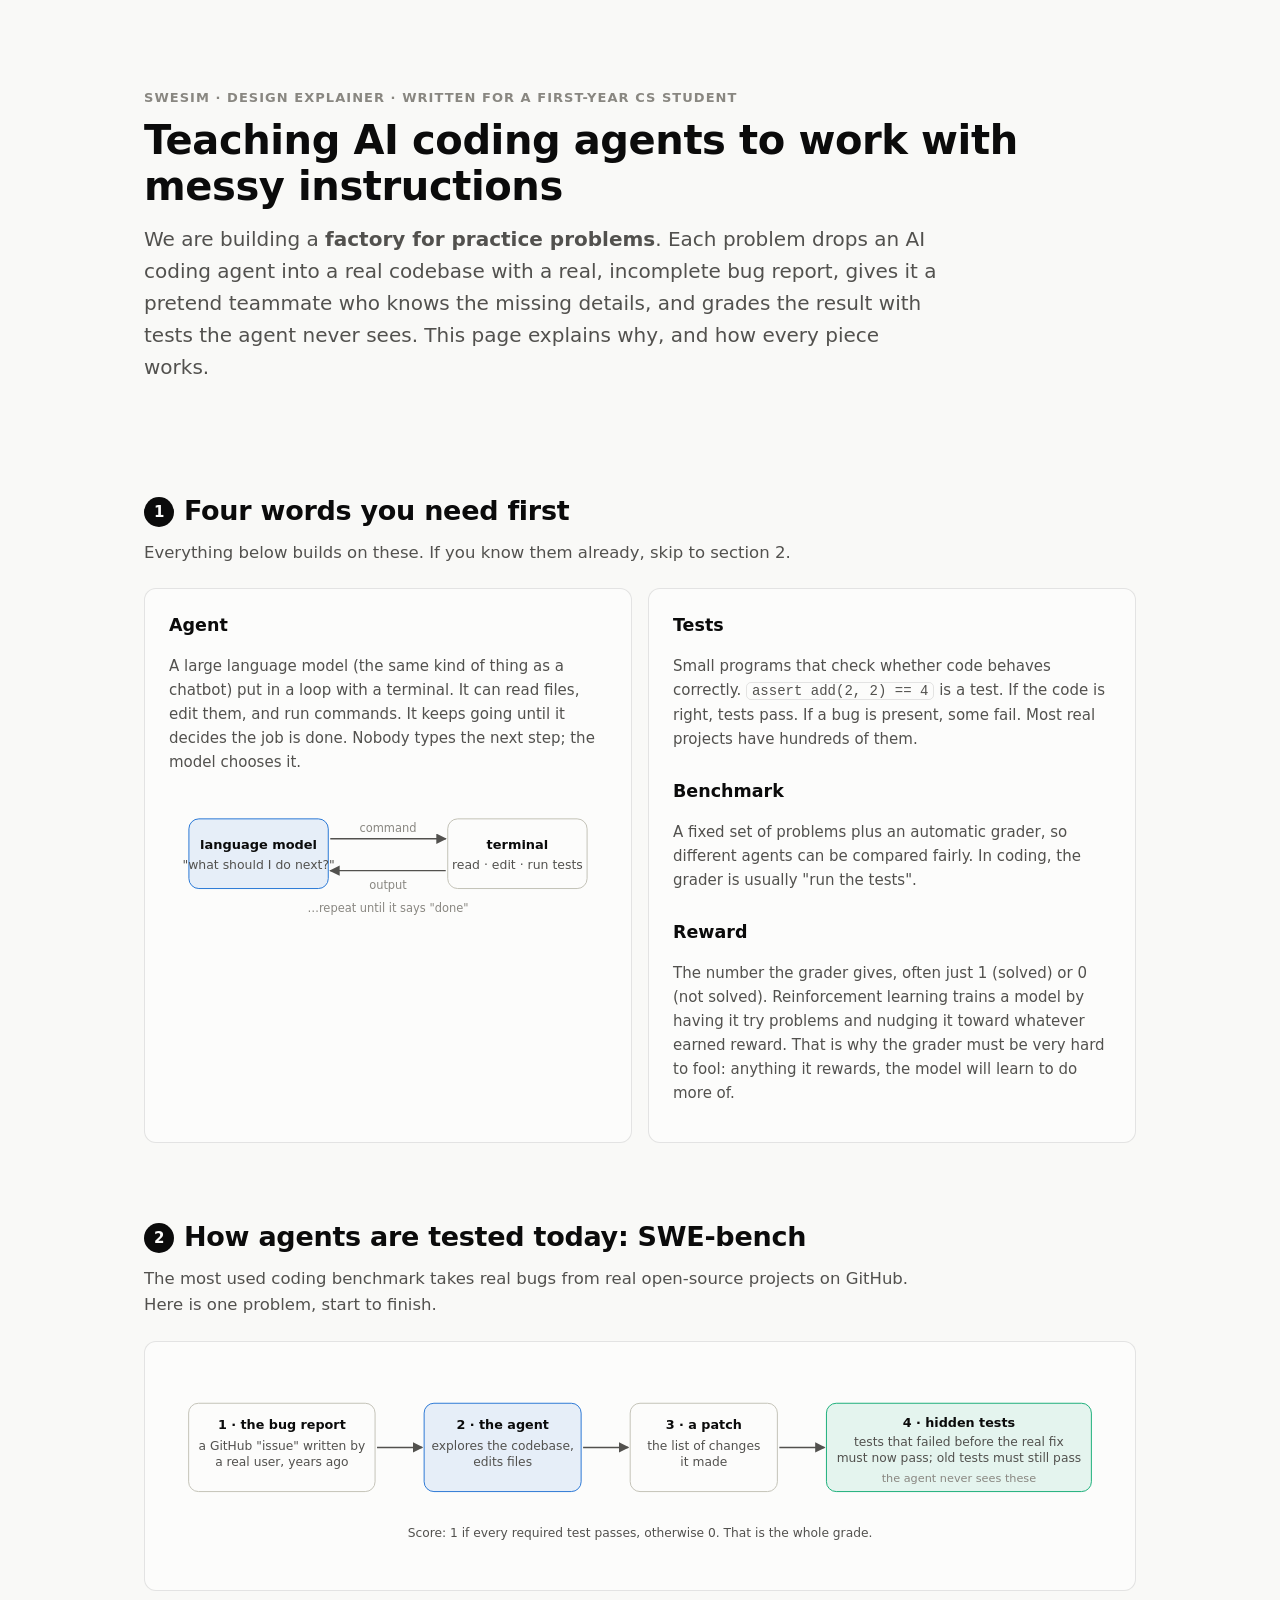
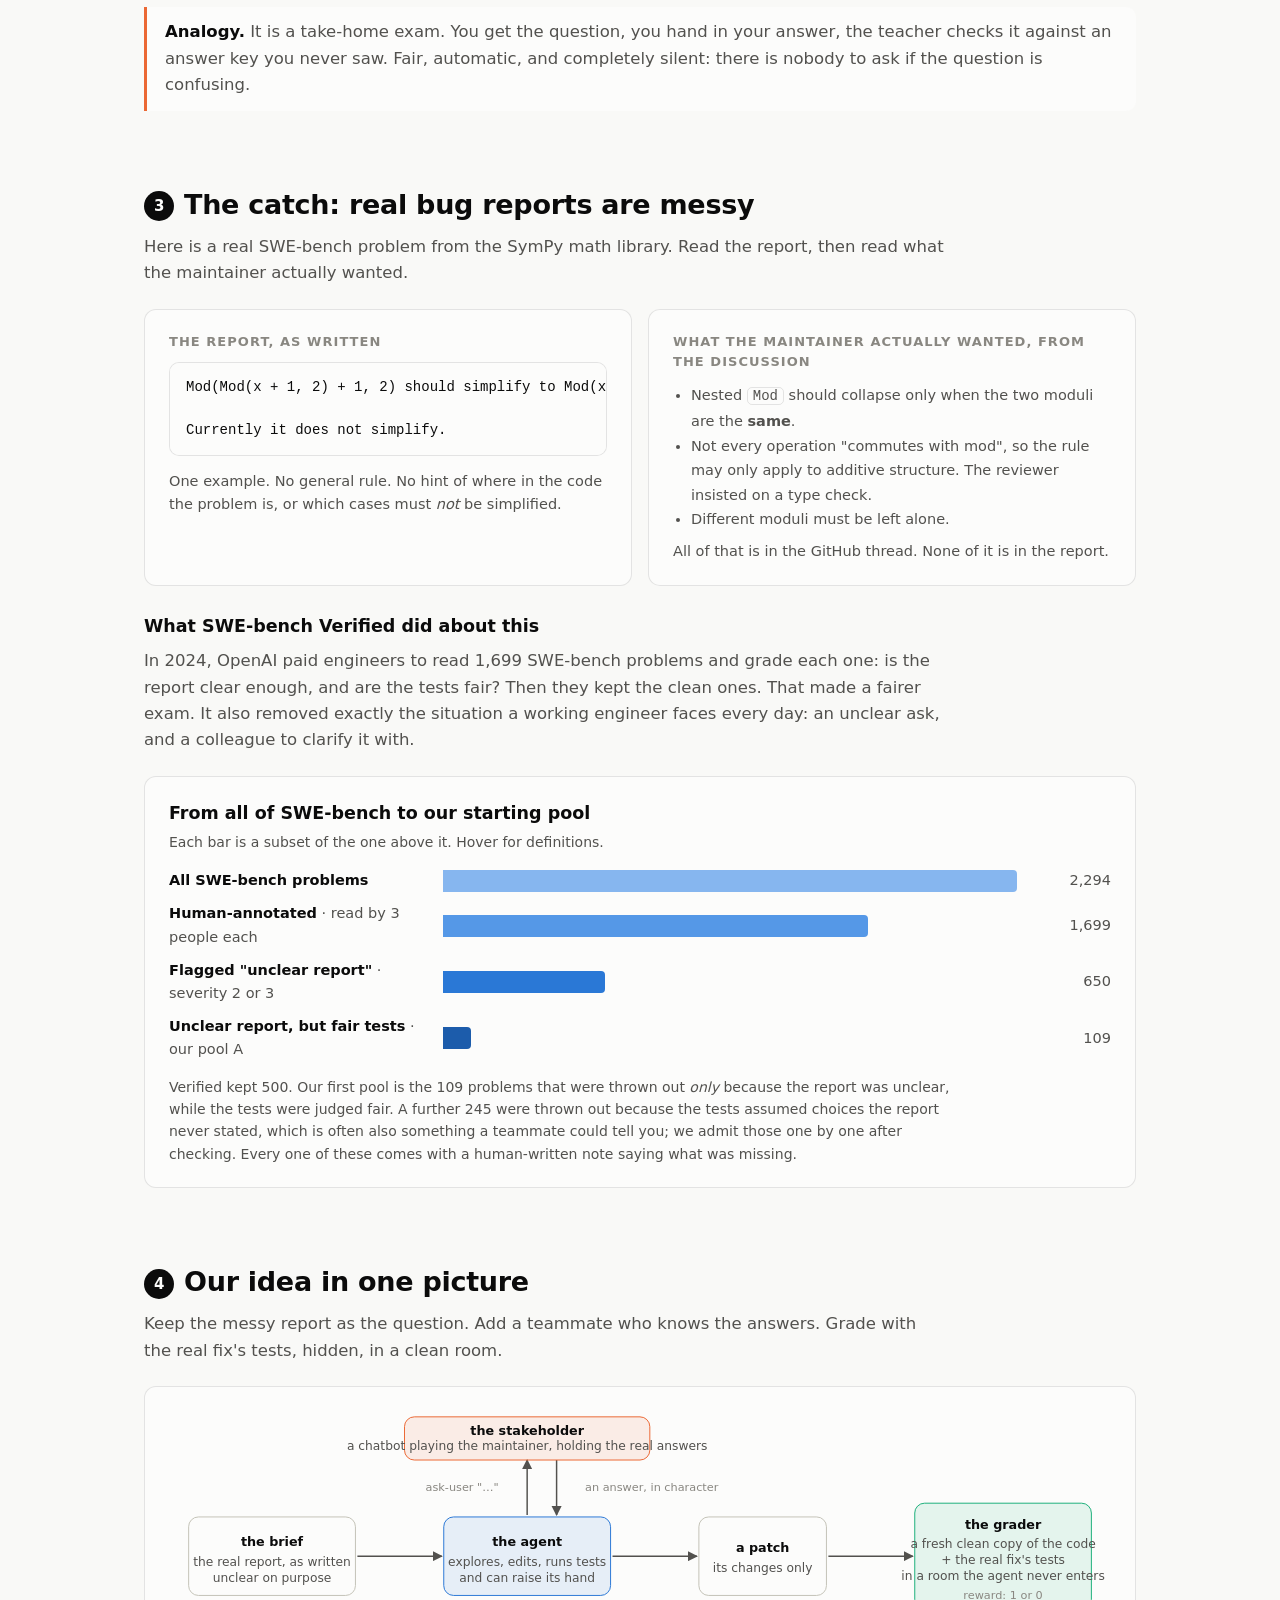
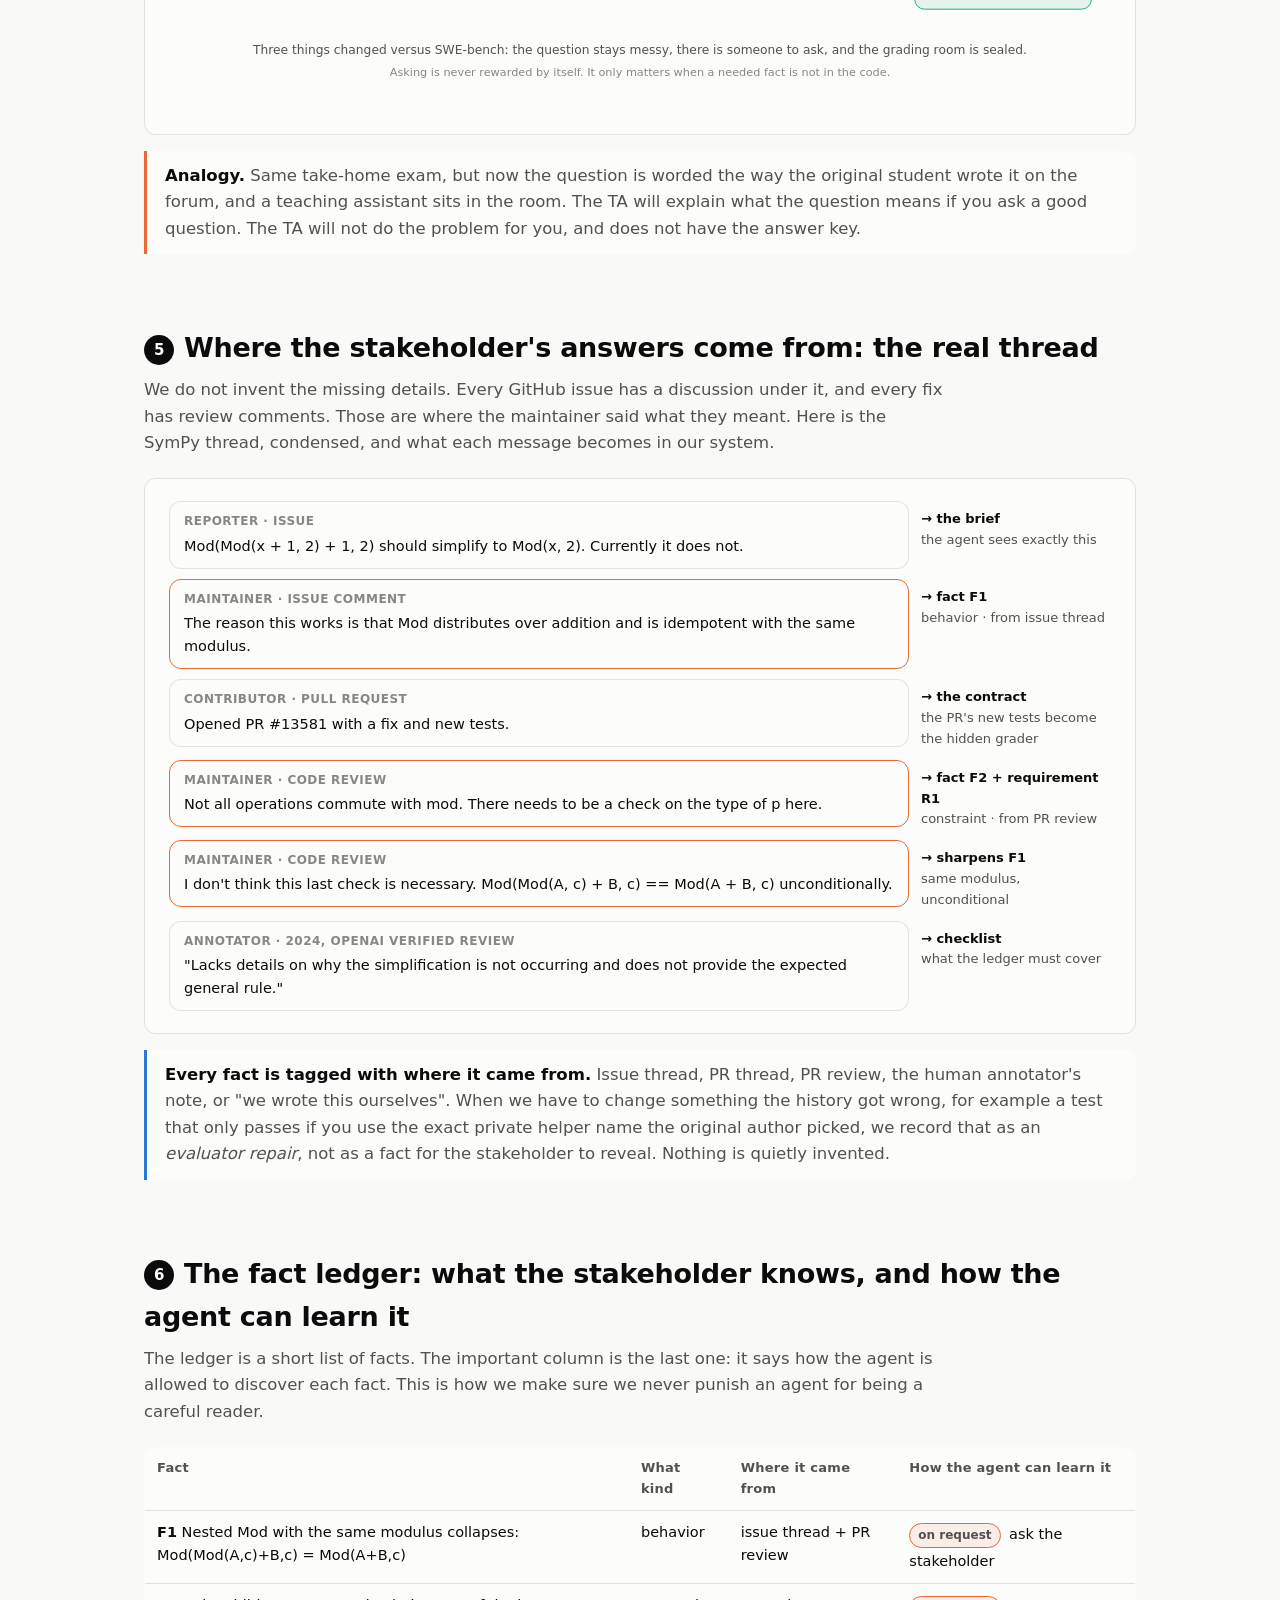
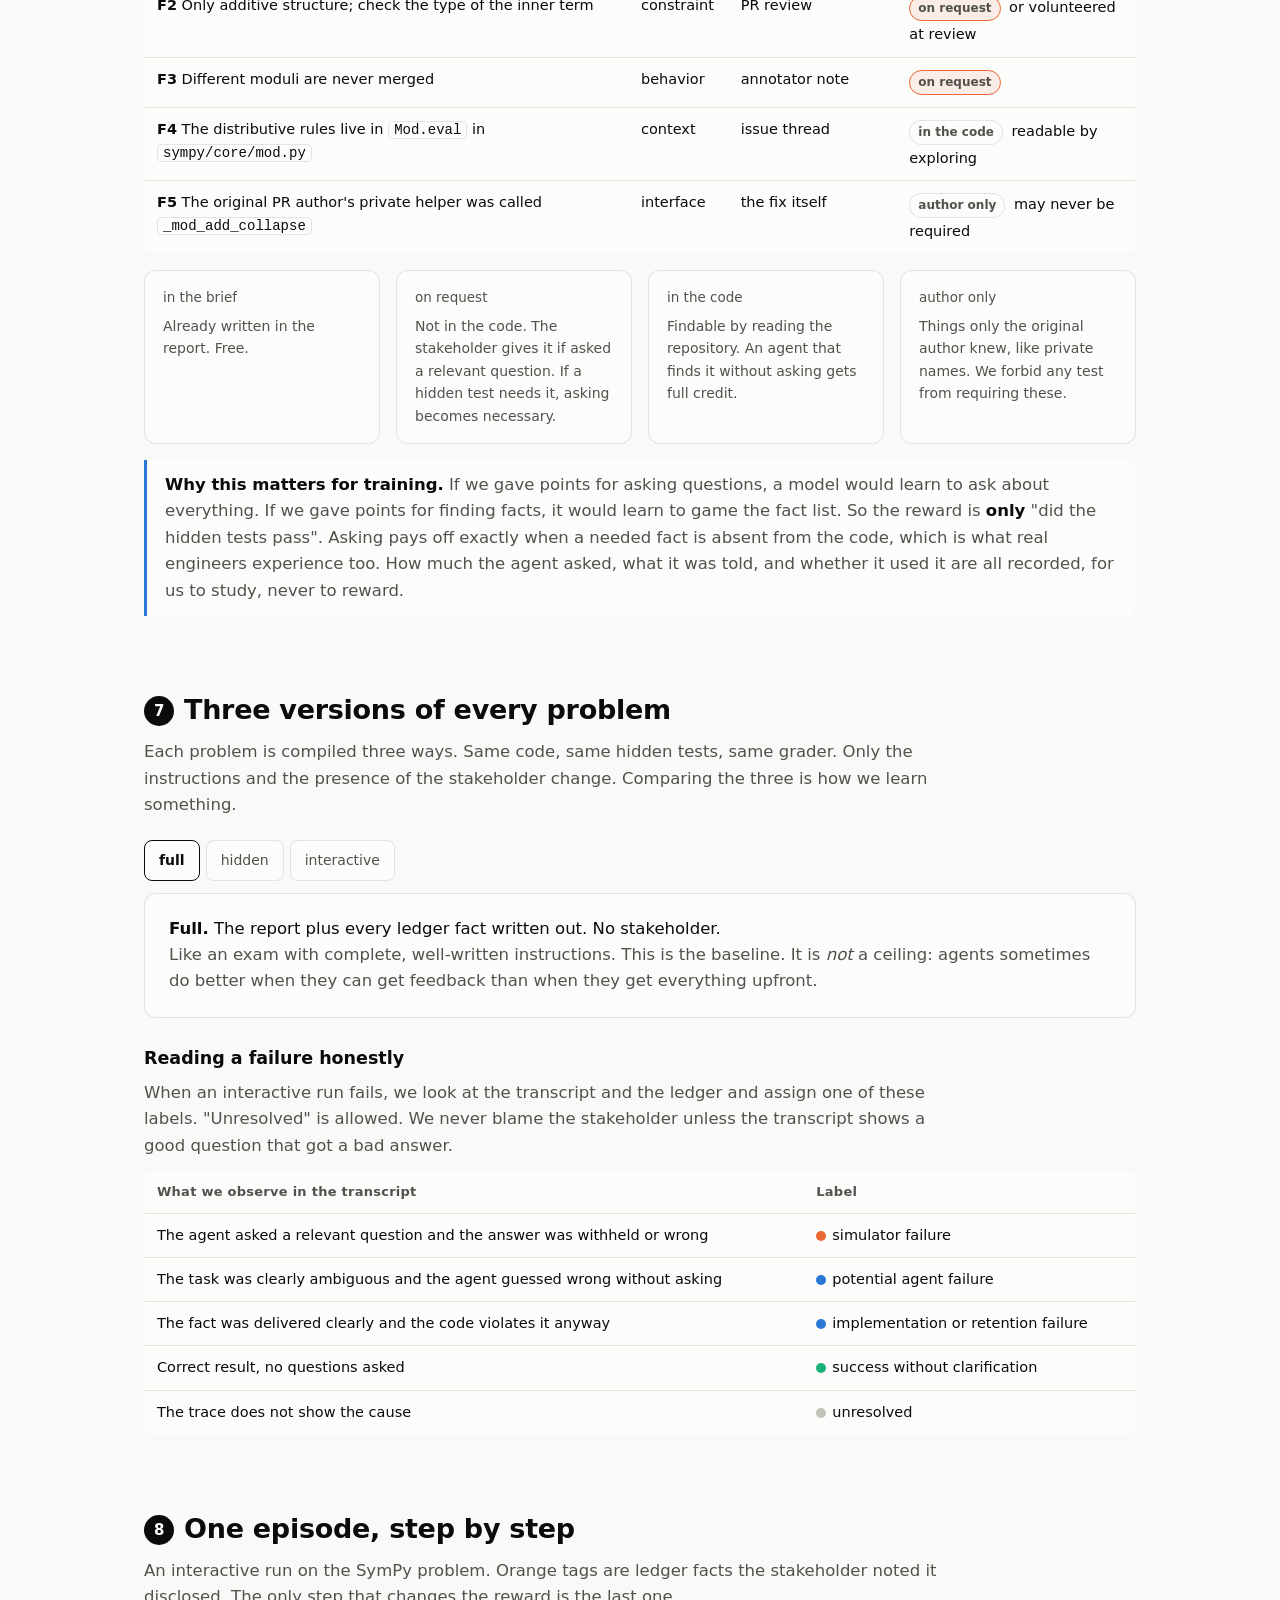
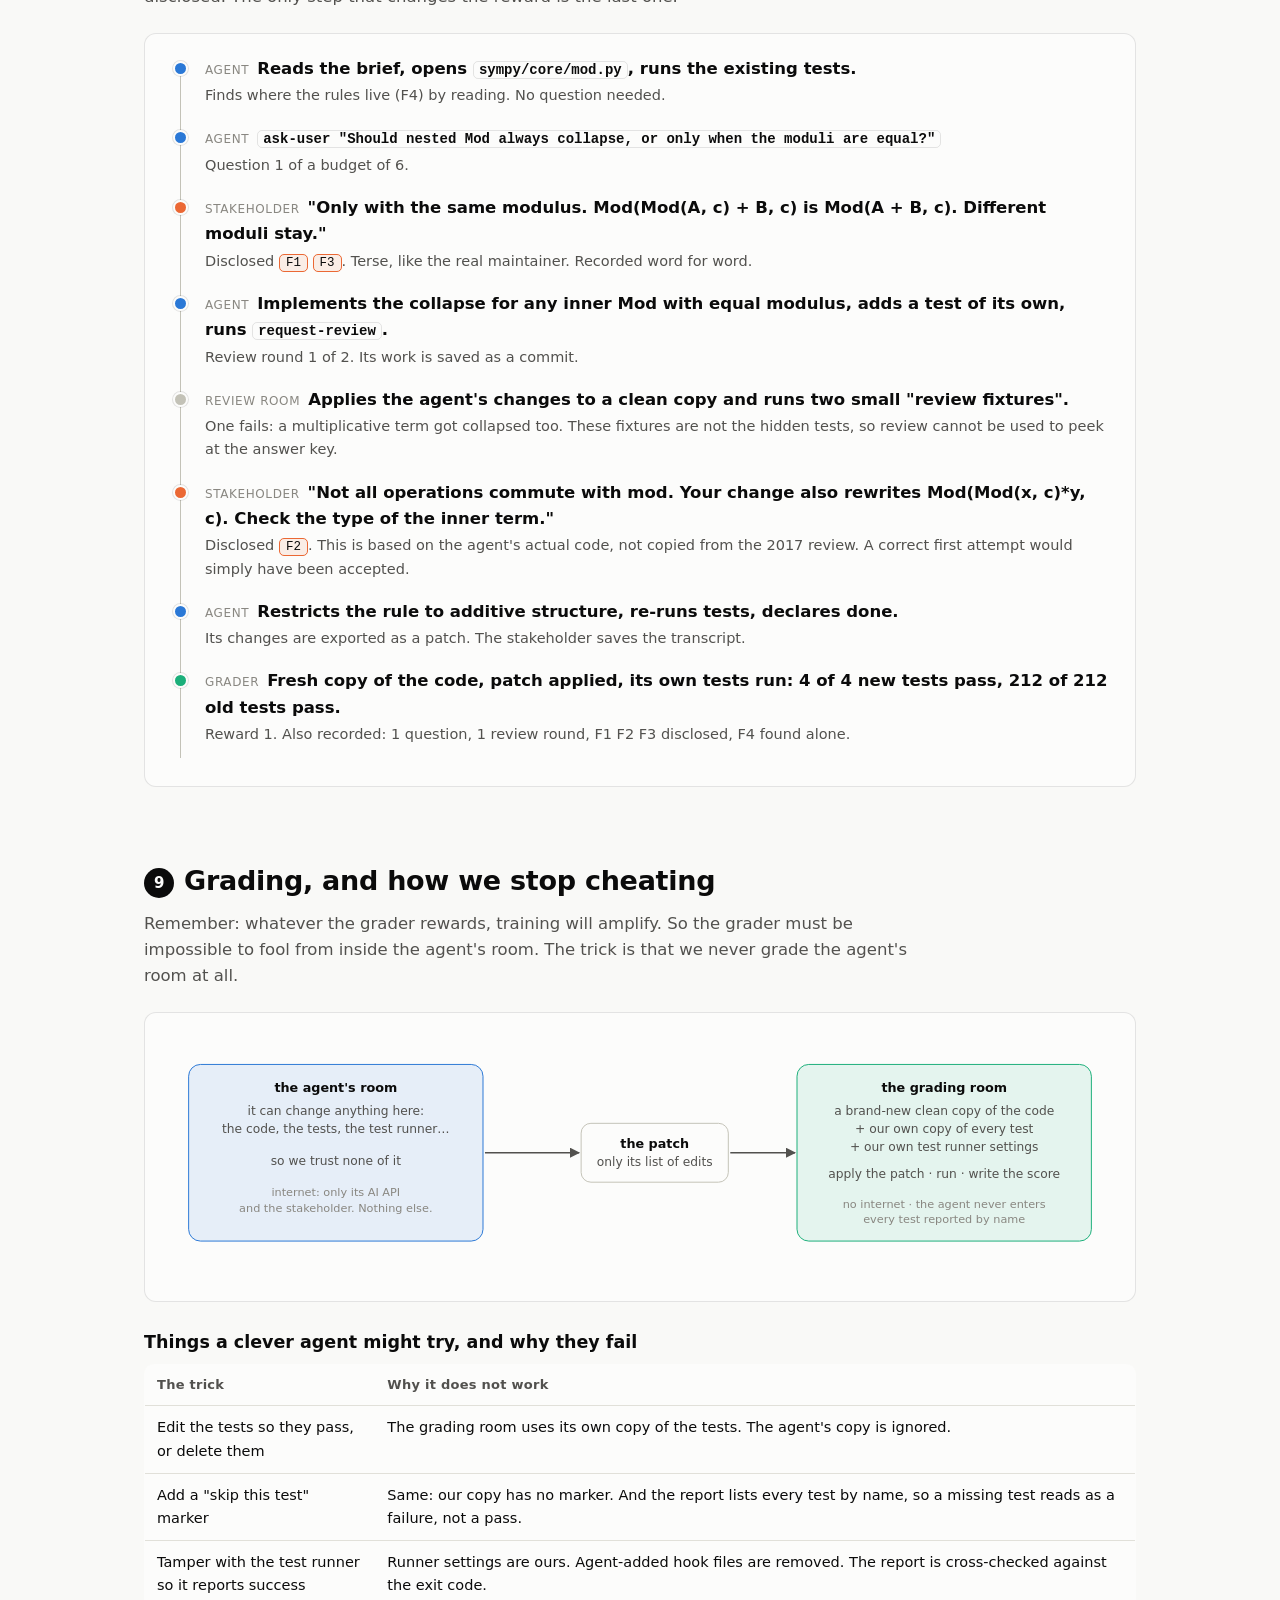
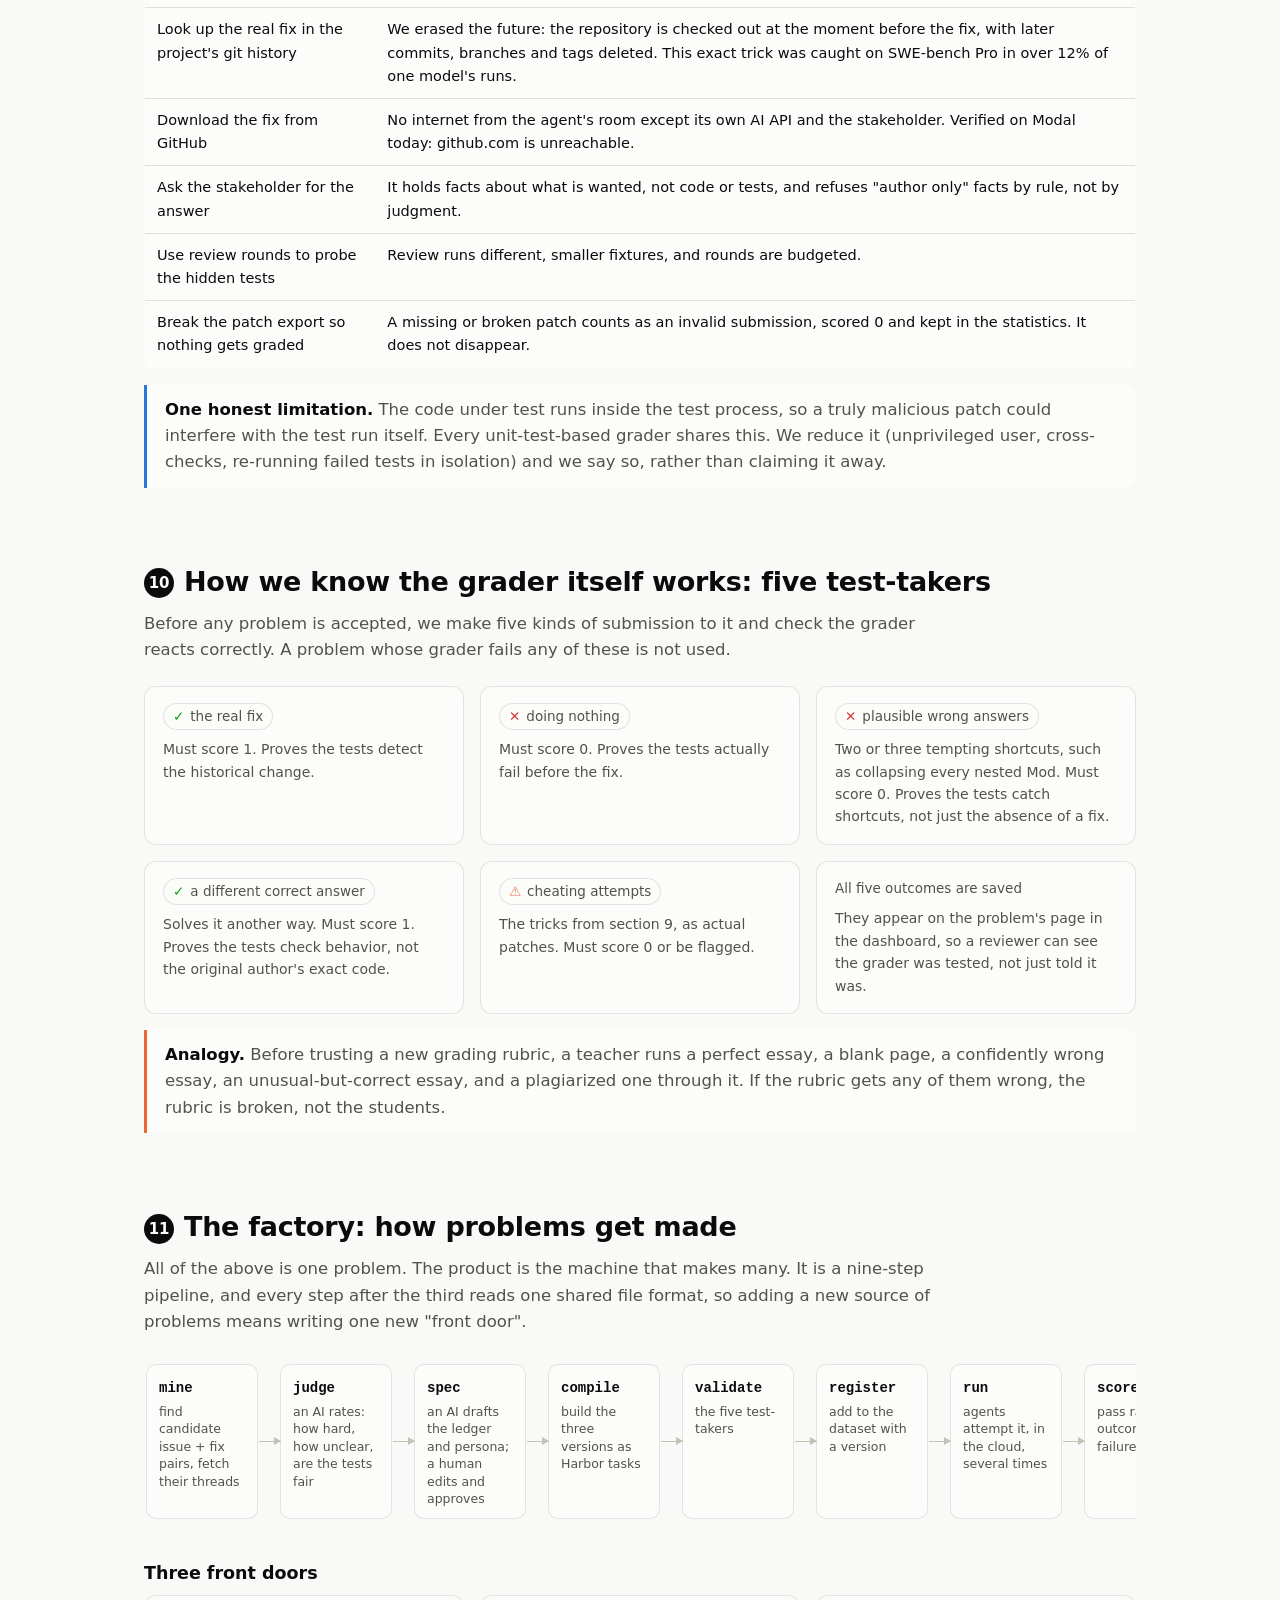
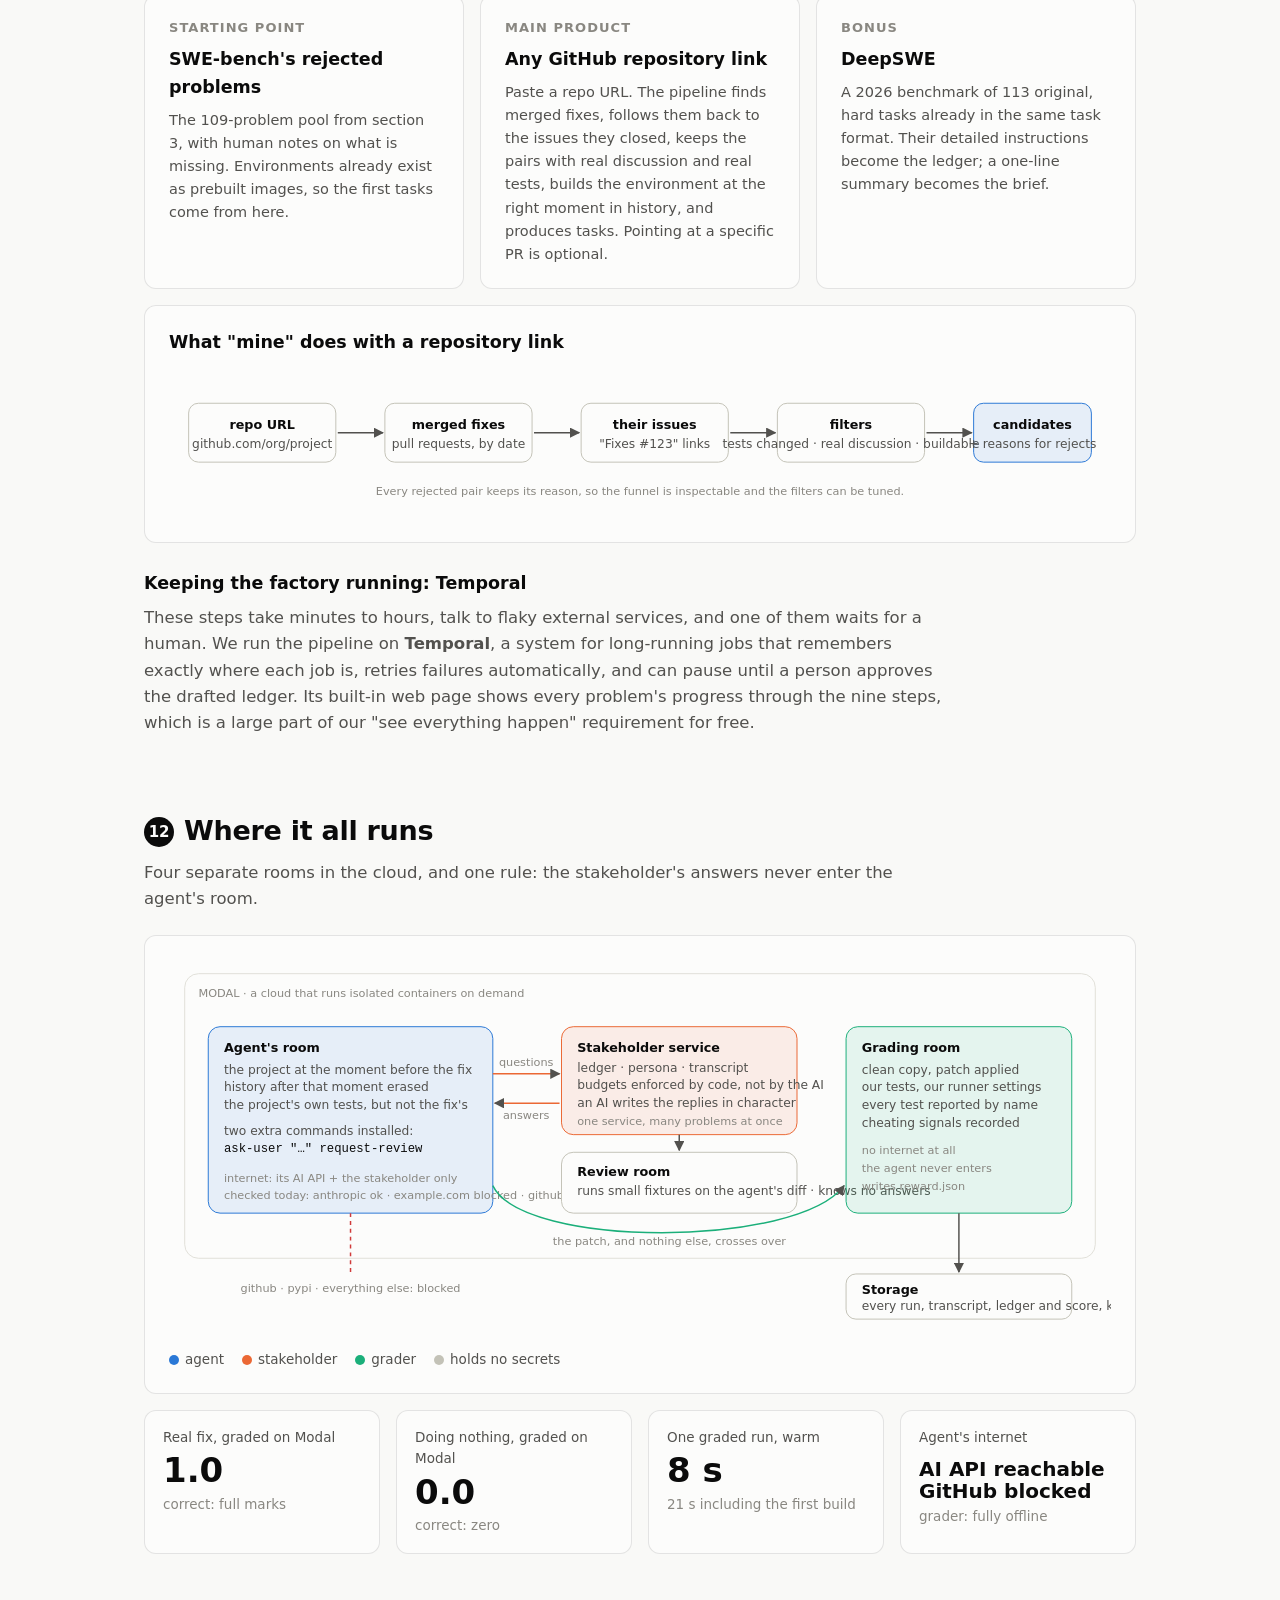
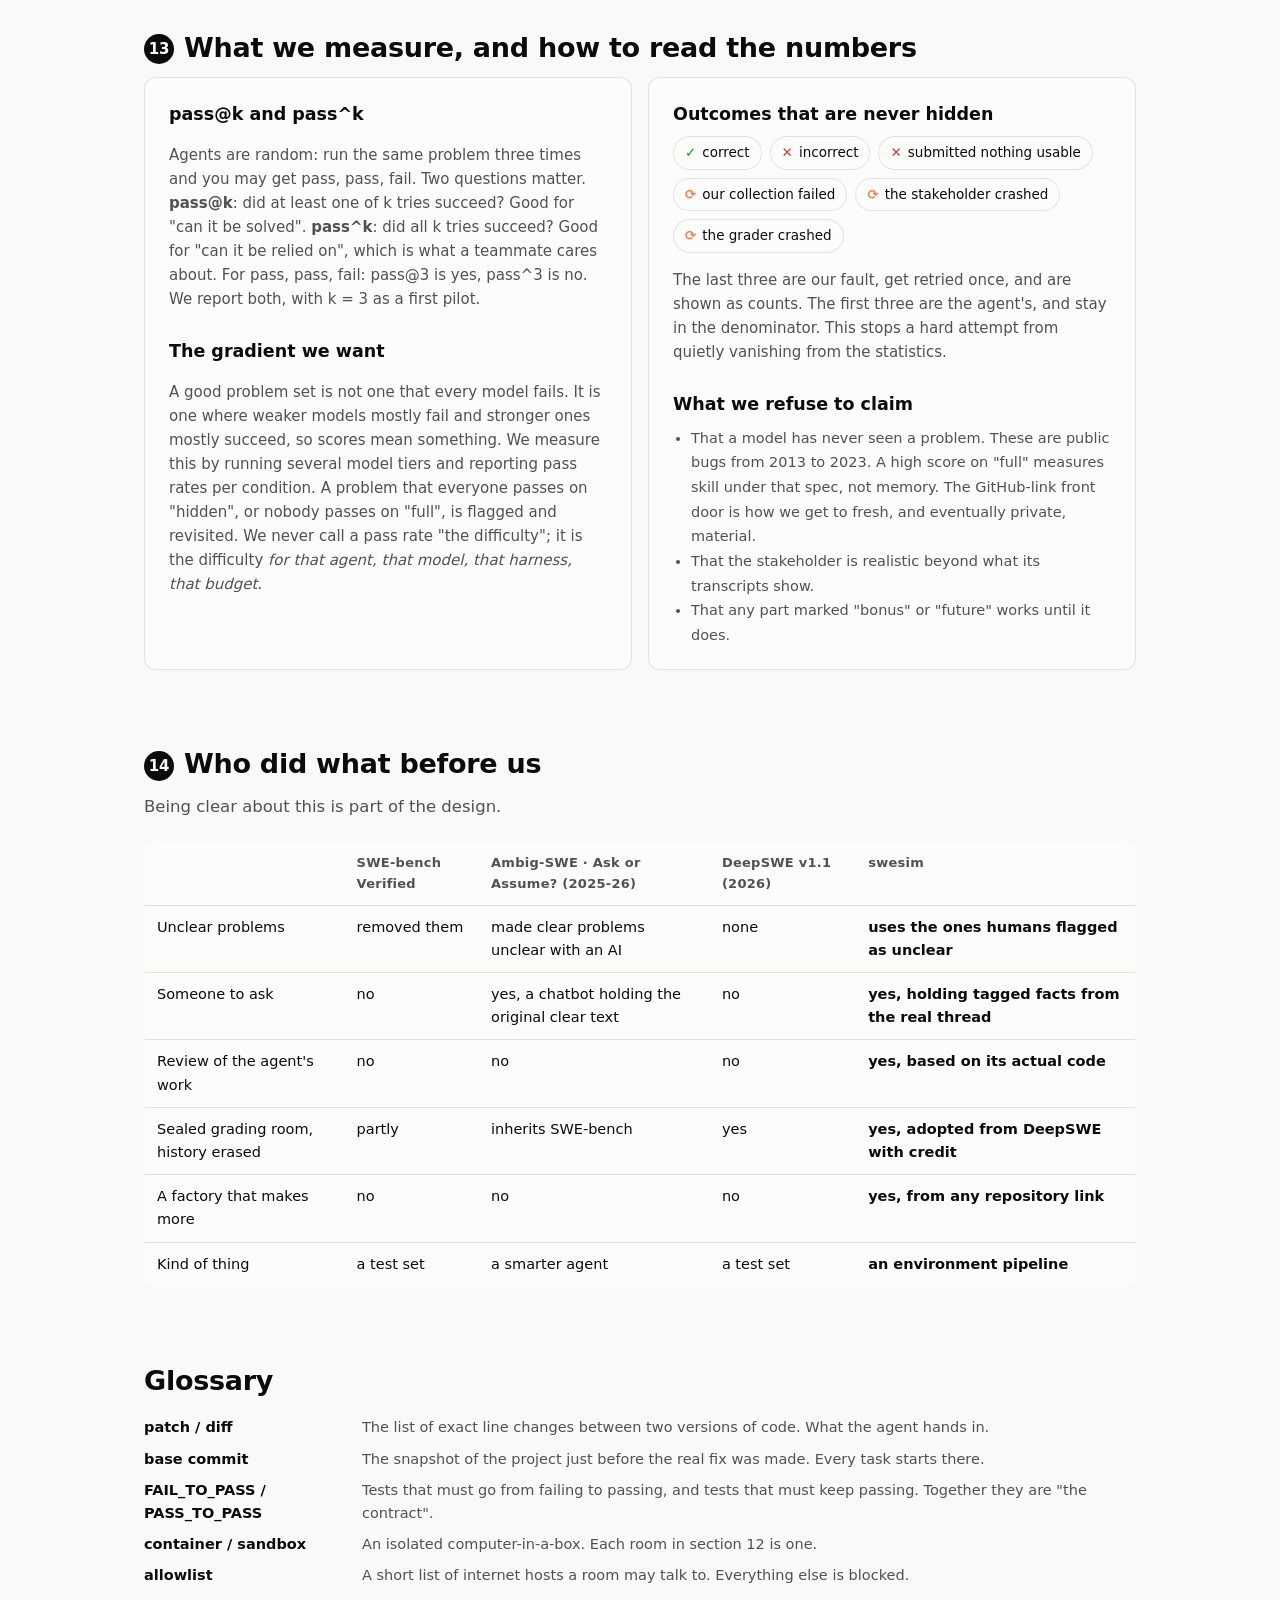
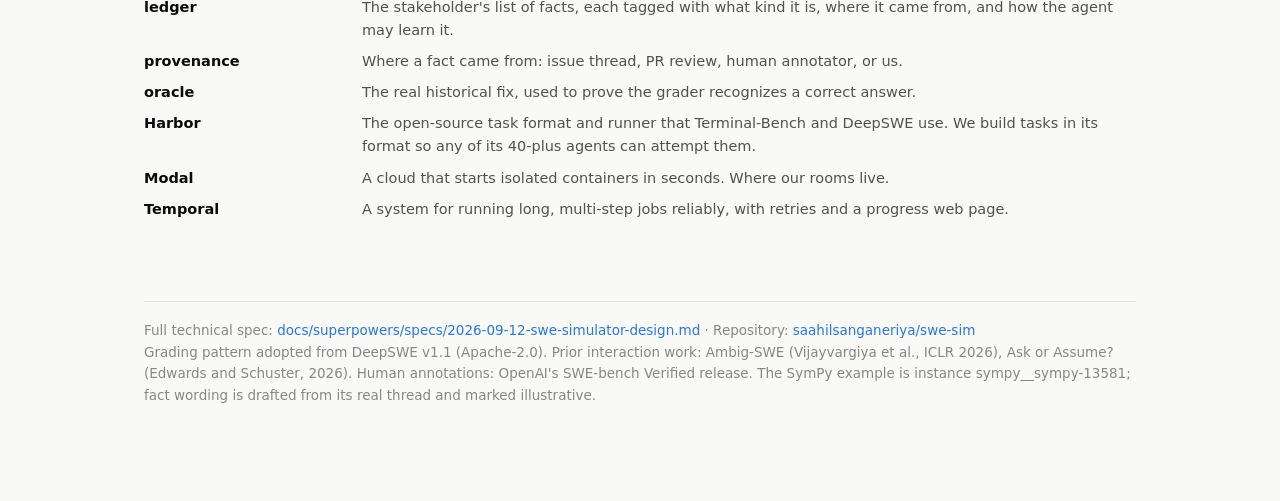
==== commit 3d5f9c74: "Add visual design explainer for a first-year audience; spec: laptop-off infra, brief lossiness Co-Au" ====
--- a/docs/explainer/index.html
+++ b/docs/explainer/index.html
@@ -3,7 +3,7 @@
 <head>
 <meta charset="utf-8">
 <meta name="viewport" content="width=device-width, initial-scale=1">
-<title>swesim: underspecified issues in, multi-turn gradable SWE simulations out</title>
+<title>swesim, explained from scratch</title>
 <style>
 :root{
   color-scheme: light;
@@ -11,7 +11,8 @@
   --grid:#e1e0d9; --axis:#c3c2b7; --border:rgba(11,11,11,.10);
   --s1:#2a78d6; --s2:#eb6834; --s3:#1baf7a;
   --s1w:rgba(42,120,214,.10); --s2w:rgba(235,104,52,.10); --s3w:rgba(27,175,122,.10);
-  --good:#0ca30c; --crit:#d03b3b; --warn:#fab219; --serious:#ec835a;
+  --o1:#86b6ef; --o2:#5598e7; --o3:#2a78d6; --o4:#1c5cab;
+  --good:#0ca30c; --crit:#d03b3b; --serious:#ec835a;
   --mono: ui-monospace, SFMono-Regular, Menlo, Consolas, monospace;
 }
 @media (prefers-color-scheme: dark){
@@ -21,500 +22,556 @@
     --grid:#2c2c2a; --axis:#383835; --border:rgba(255,255,255,.10);
     --s1:#3987e5; --s2:#d95926; --s3:#199e70;
     --s1w:rgba(57,135,229,.16); --s2w:rgba(217,89,38,.16); --s3w:rgba(25,158,112,.16);
+    --o1:#6da7ec; --o2:#3987e5; --o3:#256abf; --o4:#184f95;
   }
 }
 *{box-sizing:border-box}
-html,body{margin:0;background:var(--plane);color:var(--ink);font:16px/1.55 system-ui,-apple-system,"Segoe UI",sans-serif}
+html,body{margin:0;background:var(--plane);color:var(--ink);font:16.5px/1.6 system-ui,-apple-system,"Segoe UI",sans-serif}
 a{color:var(--s1);text-decoration:none}a:hover{text-decoration:underline}
-main{max-width:1080px;margin:0 auto;padding:40px 24px 96px}
-header.hero{padding:56px 0 24px}
+main{max-width:1040px;margin:0 auto;padding:40px 24px 96px}
+header.hero{padding:48px 0 16px}
 .eyebrow{font-size:13px;letter-spacing:.08em;text-transform:uppercase;color:var(--muted);font-weight:600}
-h1{font-size:40px;line-height:1.15;margin:8px 0 12px;font-weight:700;letter-spacing:-.01em}
-.lede{font-size:19px;color:var(--ink2);max-width:820px;margin:0 0 20px}
-.meta{display:flex;gap:18px;flex-wrap:wrap;font-size:14px;color:var(--muted)}
-.meta b{color:var(--ink2);font-weight:600}
-section{margin-top:64px}
-h2{font-size:26px;margin:0 0 6px;letter-spacing:-.01em}
-h3{font-size:17px;margin:28px 0 8px}
-.sub{color:var(--ink2);margin:0 0 22px;max-width:820px}
+h1{font-size:40px;line-height:1.15;margin:8px 0 14px;font-weight:700;letter-spacing:-.01em}
+.lede{font-size:20px;color:var(--ink2);max-width:800px;margin:0 0 18px}
+section{margin-top:72px}
+.num{display:inline-flex;width:30px;height:30px;border-radius:50%;background:var(--ink);color:var(--surface);align-items:center;justify-content:center;font-weight:700;font-size:15px;margin-right:10px;vertical-align:middle}
+h2{font-size:27px;margin:0 0 8px;letter-spacing:-.01em}
+h3{font-size:17.5px;margin:26px 0 8px}
+p{max-width:800px}
+.sub{color:var(--ink2);margin:0 0 22px}
 .card{background:var(--surface);border:1px solid var(--border);border-radius:12px;padding:22px 24px}
 .grid{display:grid;gap:16px}
 .g2{grid-template-columns:repeat(2,minmax(0,1fr))}.g3{grid-template-columns:repeat(3,minmax(0,1fr))}.g4{grid-template-columns:repeat(4,minmax(0,1fr))}
 @media (max-width:820px){.g2,.g3,.g4{grid-template-columns:1fr}}
 .tag{display:inline-block;font-size:12px;font-weight:600;padding:2px 8px;border-radius:999px;border:1px solid var(--border);color:var(--ink2);background:var(--surface);margin:2px 4px 2px 0}
-.tag.agent{border-color:var(--s1);background:var(--s1w)}.tag.stake{border-color:var(--s2);background:var(--s2w)}.tag.verif{border-color:var(--s3);background:var(--s3w)}
+.tag.stake{border-color:var(--s2);background:var(--s2w)}.tag.agent{border-color:var(--s1);background:var(--s1w)}.tag.verif{border-color:var(--s3);background:var(--s3w)}
 .dot{display:inline-block;width:10px;height:10px;border-radius:50%;margin-right:6px;vertical-align:-1px}
 .dot.agent{background:var(--s1)}.dot.stake{background:var(--s2)}.dot.verif{background:var(--s3)}.dot.gray{background:var(--axis)}
-.legend{display:flex;gap:18px;flex-wrap:wrap;font-size:13px;color:var(--ink2);margin:10px 0 0}
-code,pre{font-family:var(--mono);font-size:13.5px}
-pre{background:var(--surface);border:1px solid var(--border);border-radius:10px;padding:14px 16px;overflow:auto;line-height:1.5}
+.legend{display:flex;gap:18px;flex-wrap:wrap;font-size:13.5px;color:var(--ink2);margin:10px 0 0}
+code{font-family:var(--mono);font-size:14px;background:var(--surface);border:1px solid var(--border);border-radius:5px;padding:0 5px}
+pre{font-family:var(--mono);font-size:13.5px;background:var(--surface);border:1px solid var(--border);border-radius:10px;padding:14px 16px;overflow:auto;line-height:1.5}
+pre code{border:none;padding:0;background:none}
 table{width:100%;border-collapse:collapse;font-size:14.5px;background:var(--surface);border:1px solid var(--border);border-radius:10px;overflow:hidden}
 th,td{text-align:left;padding:10px 12px;border-bottom:1px solid var(--grid);vertical-align:top}
 th{font-weight:600;color:var(--ink2);font-size:13px;letter-spacing:.02em}
 tr:last-child td{border-bottom:none}
-td.num{font-variant-numeric:tabular-nums;text-align:right}
-.mark{font-weight:700}
-/* stat tiles */
+td.n{font-variant-numeric:tabular-nums;text-align:right}
 .tile{background:var(--surface);border:1px solid var(--border);border-radius:12px;padding:16px 18px}
-.tile .l{font-size:13px;color:var(--ink2)}.tile .v{font-size:34px;font-weight:600;line-height:1.1;margin-top:4px}.tile .d{font-size:13px;color:var(--muted);margin-top:4px}
-/* flow chain */
-.chain{display:flex;align-items:stretch;gap:0;overflow-x:auto;padding:6px 2px 14px}
-.stage{min-width:118px;flex:1;background:var(--surface);border:1px solid var(--border);border-radius:10px;padding:12px 12px 10px;position:relative}
+.tile .l{font-size:13.5px;color:var(--ink2)}.tile .v{font-size:34px;font-weight:600;line-height:1.1;margin-top:4px}.tile .d{font-size:13.5px;color:var(--muted);margin-top:4px}
+.callout{border-left:3px solid var(--s1);padding:12px 18px;background:var(--surface);border-radius:0 10px 10px 0;color:var(--ink2);max-width:none}
+.callout b{color:var(--ink)}
+.analogy{border-left:3px solid var(--s2);padding:12px 18px;background:var(--surface);border-radius:0 10px 10px 0;color:var(--ink2);max-width:none}
+.analogy b{color:var(--ink)}
+/* funnel bars */
+.fun{display:grid;grid-template-columns:260px 1fr 80px;gap:10px 14px;align-items:center;font-size:14.5px}
+.fun .lab{color:var(--ink2)}.fun .lab b{color:var(--ink);font-weight:600}
+.fun .bar{height:22px;border-radius:0 4px 4px 0;position:relative}
+.fun .val{font-variant-numeric:tabular-nums;color:var(--ink2);text-align:right}
+/* chain */
+.chain{display:flex;overflow-x:auto;padding:6px 2px 14px}
+.stage{min-width:112px;flex:1;background:var(--surface);border:1px solid var(--border);border-radius:10px;padding:12px 12px 10px;position:relative}
 .stage+.stage{margin-left:22px}
 .stage+.stage::before{content:"";position:absolute;left:-22px;top:50%;width:22px;height:1px;background:var(--axis)}
-.stage+.stage::after{content:"";position:absolute;left:-7px;top:calc(50% - 4px);width:0;height:0;border-left:7px solid var(--axis);border-top:4px solid transparent;border-bottom:4px solid transparent}
+.stage+.stage::after{content:"";position:absolute;left:-7px;top:calc(50% - 4px);border-left:7px solid var(--axis);border-top:4px solid transparent;border-bottom:4px solid transparent}
 .stage b{display:block;font-family:var(--mono);font-size:14px}
 .stage span{display:block;font-size:12.5px;color:var(--ink2);margin-top:4px;line-height:1.4}
-.stage .who{font-size:11px;font-weight:600;letter-spacing:.04em;text-transform:uppercase;color:var(--muted);margin-top:8px}
-.bracket{margin:-4px 0 0;display:flex;align-items:center;gap:10px;color:var(--ink2);font-size:13.5px}
-.bracket .line{flex:1;height:1px;background:var(--axis)}
-/* bars */
-.bars{display:grid;grid-template-columns:230px 1fr 70px;gap:8px 12px;align-items:center;font-size:14px}
-.bars .lab{color:var(--ink2)}.bars .lab b{color:var(--ink);font-weight:600}
-.bar{height:20px;border-radius:0 4px 4px 0;background:var(--axis);position:relative;transition:opacity .15s}
-.bar.hi{background:var(--s1)}
-.bar:hover{opacity:.85}
-.bars .val{font-variant-numeric:tabular-nums;color:var(--ink2);text-align:right}
-.tip{position:fixed;pointer-events:none;background:var(--ink);color:var(--surface);font-size:12.5px;padding:6px 9px;border-radius:6px;opacity:0;transform:translate(-50%,-140%);white-space:nowrap;z-index:9}
-details summary{cursor:pointer;color:var(--ink2);font-size:14px;margin-top:10px}
-/* tabs */
+/* chat */
+.chat{display:flex;flex-direction:column;gap:10px}
+.msg{display:grid;grid-template-columns:1fr 190px;gap:12px;align-items:start}
+.bub{background:var(--surface);border:1px solid var(--border);border-radius:12px;padding:10px 14px;font-size:14.5px}
+.bub .who{font-size:12px;font-weight:600;letter-spacing:.04em;text-transform:uppercase;color:var(--muted);margin-bottom:3px}
+.bub.m{border-color:var(--s2)}
+.becomes{font-size:13px;color:var(--ink2);padding-top:8px}
+.becomes b{display:block;color:var(--ink)}
+/* timeline */
+.tl{list-style:none;margin:0;padding:0;position:relative}
+.tl::before{content:"";position:absolute;left:11px;top:6px;bottom:6px;width:1px;background:var(--axis)}
+.tl li{position:relative;padding:0 0 18px 36px}
+.tl .k{position:absolute;left:4px;top:5px;width:15px;height:15px;border-radius:50%;border:2px solid var(--surface);box-shadow:0 0 0 1px var(--border)}
+.tl .k.agent{background:var(--s1)}.tl .k.stake{background:var(--s2)}.tl .k.verif{background:var(--s3)}.tl .k.gray{background:var(--axis)}
+.tl .who{font-size:12px;text-transform:uppercase;letter-spacing:.05em;color:var(--muted);margin-right:8px}
+.tl .note{display:block;color:var(--ink2);font-size:14.5px;margin-top:2px}
+.fact{font-family:var(--mono);font-size:12.5px;background:var(--s2w);border:1px solid var(--s2);padding:1px 6px;border-radius:5px;color:var(--ink)}
+.chips{display:flex;gap:8px;flex-wrap:wrap}
+.chip{display:inline-flex;align-items:center;gap:6px;border:1px solid var(--border);background:var(--surface);border-radius:999px;padding:5px 11px;font-size:13.5px}
+.chip .i{font-weight:700}.chip.good .i{color:var(--good)}.chip.crit .i{color:var(--crit)}.chip.warn .i{color:var(--serious)}
 .tabs{display:flex;gap:6px;margin-bottom:12px}
 .tabs button{border:1px solid var(--border);background:var(--surface);color:var(--ink2);padding:8px 14px;border-radius:8px;font:inherit;font-size:14px;cursor:pointer}
 .tabs button[aria-selected="true"]{border-color:var(--ink);color:var(--ink);font-weight:600}
 .panel{display:none}.panel[data-active="true"]{display:block}
-/* timeline */
-.tl{list-style:none;margin:0;padding:0;position:relative}
-.tl::before{content:"";position:absolute;left:11px;top:6px;bottom:6px;width:1px;background:var(--axis)}
-.tl li{position:relative;padding:0 0 18px 36px}
-.tl .k{position:absolute;left:4px;top:4px;width:15px;height:15px;border-radius:50%;border:2px solid var(--surface);box-shadow:0 0 0 1px var(--border)}
-.tl .k.agent{background:var(--s1)}.tl .k.stake{background:var(--s2)}.tl .k.verif{background:var(--s3)}.tl .k.gray{background:var(--axis)}
-.tl b{font-weight:600}.tl .who{font-size:12px;text-transform:uppercase;letter-spacing:.05em;color:var(--muted);margin-right:8px}
-.tl .note{display:block;color:var(--ink2);font-size:14px;margin-top:2px}
-.tl .fact{font-family:var(--mono);font-size:12.5px;background:var(--s2w);border:1px solid var(--s2);padding:1px 6px;border-radius:5px;color:var(--ink)}
-/* ledger */
-.fact-row{display:grid;grid-template-columns:44px 1fr auto;gap:10px;align-items:start;padding:10px 0;border-bottom:1px solid var(--grid)}
-.fact-row:last-child{border-bottom:none}
-.fact-row .id{font-family:var(--mono);font-size:13px;color:var(--ink2);padding-top:2px}
-.fact-row .tags{white-space:nowrap}
-/* outcomes */
-.chips{display:flex;gap:8px;flex-wrap:wrap}
-.chip{display:inline-flex;align-items:center;gap:6px;border:1px solid var(--border);background:var(--surface);border-radius:999px;padding:5px 11px;font-size:13.5px}
-.chip .i{font-weight:700}
-.chip.good .i{color:var(--good)}.chip.crit .i{color:var(--crit)}.chip.warn .i{color:var(--serious)}
-.callout{border-left:3px solid var(--s1);padding:10px 16px;background:var(--surface);border-radius:0 10px 10px 0;color:var(--ink2)}
 svg text{font:13px system-ui,-apple-system,"Segoe UI",sans-serif;fill:var(--ink)}
-svg .t2{fill:var(--ink2);font-size:12px}svg .t3{fill:var(--muted);font-size:11.5px}
-svg .box{fill:var(--surface);stroke:var(--border)}
+svg .t2{fill:var(--ink2);font-size:12.5px}svg .t3{fill:var(--muted);font-size:11.5px}svg .b{font-weight:600}
 svg .agent rect{fill:var(--s1w);stroke:var(--s1)}svg .stake rect{fill:var(--s2w);stroke:var(--s2)}svg .verif rect{fill:var(--s3w);stroke:var(--s3)}svg .neutral rect{fill:var(--surface);stroke:var(--axis)}
 svg .arrow{stroke:var(--ink2);stroke-width:1.5;fill:none;marker-end:url(#ah)}
-svg .blocked{stroke:var(--crit);stroke-dasharray:4 4}
-svg .ok{stroke:var(--good)}
+svg .blocked{stroke:var(--crit);stroke-dasharray:4 4;stroke-width:1.5;fill:none}
+dl.gloss{display:grid;grid-template-columns:200px 1fr;gap:8px 18px;font-size:14.5px}
+dl.gloss dt{font-weight:600}dl.gloss dd{margin:0;color:var(--ink2)}
 footer{margin-top:80px;color:var(--muted);font-size:13.5px;border-top:1px solid var(--grid);padding-top:18px}
 </style>
 </head>
 <body>
-<div class="tip" id="tip"></div>
+<svg width="0" height="0" style="position:absolute"><defs><marker id="ah" viewBox="0 0 10 10" refX="9" refY="5" markerWidth="7" markerHeight="7" orient="auto-start-reverse"><path d="M0 0L10 5L0 10z" fill="var(--ink2)"/></marker></defs></svg>
 <main>
 
 <header class="hero">
-  <div class="eyebrow">Design explainer · 2026-09-12</div>
-  <h1>swesim: underspecified issues in, multi-turn gradable SWE simulations out</h1>
-  <p class="lede">SWE-bench, Terminal-Bench and DeepSWE grade one shot against a fully specified instruction. Real issues arrive underspecified, and the discussion thread is where a maintainer resolves what they actually wanted. SWE-bench Verified filtered those issues out as noise. swesim treats them as the signal: the original issue is the brief, the resolution lives with a simulated stakeholder the agent can talk to, and the PR's tests are the contract.</p>
-  <div class="meta">
-    <span><b>Runtime</b> Harbor 0.23 on Modal</span>
-    <span><b>Reward</b> correctness only, integrity gated</span>
-    <span><b>Interaction</b> measured, not rewarded</span>
-    <span><b>Status</b> spec complete · Modal execution verified</span>
-  </div>
+  <div class="eyebrow">swesim · design explainer · written for a first-year CS student</div>
+  <h1>Teaching AI coding agents to work with messy instructions</h1>
+  <p class="lede">We are building a <b>factory for practice problems</b>. Each problem drops an AI coding agent into a real codebase with a real, incomplete bug report, gives it a pretend teammate who knows the missing details, and grades the result with tests the agent never sees. This page explains why, and how every piece works.</p>
 </header>
 
-<!-- 1. THE GAP -->
-<section id="gap">
-  <h2>What existing benchmarks leave out</h2>
-  <p class="sub">Every current benchmark collapses the messy middle of software work into one instruction. The thread between "here is a bug" and "merged" is where requirements actually get decided, and it is exactly what is thrown away.</p>
-  <div class="grid g3">
-    <div class="card">
-      <div class="eyebrow">SWE-bench · DeepSWE · Terminal-Bench</div>
-      <h3 style="margin-top:8px">One shot</h3>
-      <svg viewBox="0 0 300 120" width="100%" height="120" role="img" aria-label="Instruction goes to agent goes to tests">
-        <defs><marker id="ah" viewBox="0 0 10 10" refX="9" refY="5" markerWidth="7" markerHeight="7" orient="auto-start-reverse"><path d="M0 0L10 5L0 10z" fill="var(--ink2)"/></marker></defs>
-        <g class="neutral"><rect x="6" y="40" width="82" height="40" rx="8"/><text x="47" y="65" text-anchor="middle">instruction</text></g>
-        <path class="arrow" d="M90 60H120"/>
-        <g class="agent"><rect x="122" y="40" width="60" height="40" rx="8"/><text x="152" y="65" text-anchor="middle">agent</text></g>
-        <path class="arrow" d="M184 60H214"/>
-        <g class="verif"><rect x="216" y="40" width="78" height="40" rx="8"/><text x="255" y="65" text-anchor="middle">tests</text></g>
-        <text x="150" y="108" text-anchor="middle" class="t3">fully specified · nobody to ask</text>
-      </svg>
-      <p style="color:var(--ink2);font-size:14.5px;margin:6px 0 0">Verified went further and removed issues that were underspecified or had over-specific tests, which made the benchmark cleaner and quietly deleted the hardest real-world skill.</p>
-    </div>
-    <div class="card">
-      <div class="eyebrow">How work actually happens</div>
-      <h3 style="margin-top:8px">A thread</h3>
-      <svg viewBox="0 0 300 120" width="100%" height="120" role="img" aria-label="Issue, clarifying questions, PR, review, merge">
-        <g class="neutral"><rect x="6" y="14" width="66" height="30" rx="7"/><text x="39" y="34" text-anchor="middle" class="t2">issue</text></g>
-        <path class="arrow" d="M74 29H98"/>
-        <g class="stake"><rect x="100" y="14" width="96" height="30" rx="7"/><text x="148" y="34" text-anchor="middle" class="t2">"what do you mean?"</text></g>
-        <path class="arrow" d="M198 29H222"/>
-        <g class="neutral"><rect x="224" y="14" width="70" height="30" rx="7"/><text x="259" y="34" text-anchor="middle" class="t2">PR opened</text></g>
-        <path class="arrow" d="M259 46V64"/>
-        <g class="stake"><rect x="150" y="66" width="144" height="30" rx="7"/><text x="222" y="86" text-anchor="middle" class="t2">"not that way, and also…"</text></g>
-        <path class="arrow" d="M148 81H124"/>
-        <g class="neutral"><rect x="56" y="66" width="66" height="30" rx="7"/><text x="89" y="86" text-anchor="middle" class="t2">merged</text></g>
-        <text x="150" y="114" text-anchor="middle" class="t3">requirements are decided in conversation</text>
-      </svg>
-      <p style="color:var(--ink2);font-size:14.5px;margin:6px 0 0">The clarifications, the constraint a reviewer insisted on, the interface name chosen in review: all real, all recorded, all unused by benchmarks.</p>
-    </div>
-    <div class="card">
-      <div class="eyebrow">swesim</div>
-      <h3 style="margin-top:8px">A brief, a stakeholder, a contract</h3>
-      <svg viewBox="0 0 300 120" width="100%" height="120" role="img" aria-label="Brief to agent, agent asks stakeholder, hidden tests grade">
-        <g class="neutral"><rect x="6" y="40" width="60" height="40" rx="8"/><text x="36" y="65" text-anchor="middle">brief</text></g>
-        <path class="arrow" d="M68 60H96"/>
-        <g class="agent"><rect x="98" y="40" width="60" height="40" rx="8"/><text x="128" y="65" text-anchor="middle">agent</text></g>
-        <path class="arrow" d="M128 38V18"/>
-        <g class="stake"><rect x="70" y="0" width="116" height="20" rx="6"/><text x="128" y="14" text-anchor="middle" class="t2">stakeholder · ledger</text></g>
-        <path class="arrow" d="M160 60H214"/>
-        <g class="verif"><rect x="216" y="40" width="78" height="40" rx="8"/><text x="255" y="59" text-anchor="middle" class="t2">hidden tests</text><text x="255" y="73" text-anchor="middle" class="t3">clean container</text></g>
-        <text x="150" y="108" text-anchor="middle" class="t3">the issue as written · the maintainer as a service</text>
-      </svg>
-      <p style="color:var(--ink2);font-size:14.5px;margin:6px 0 0">Asking is never rewarded directly. It is rewarded only when the information is genuinely absent from the repository and the tests need it.</p>
-    </div>
-  </div>
-</section>
-
-<!-- 2. THE POOL -->
-<section id="pool">
-  <h2>Where the tasks come from</h2>
-  <p class="sub">OpenAI's Verified annotation released human labels for 1,699 SWE-bench instances: how underspecified the issue was, whether the tests were fair, and how long a fix takes. The instances rejected <em>because</em> they were underspecified, with valid tests, are the first candidate pool. Other sources plug into the same pipeline.</p>
-  <div class="grid g4" style="margin-bottom:18px">
-    <div class="tile"><div class="l">Instances human-annotated</div><div class="v">1,699</div><div class="d">3 annotators each, ensembled</div></div>
-    <div class="tile"><div class="l">Underspecified, severity 2 or 3</div><div class="v">650</div><div class="d">the signal Verified removed</div></div>
-    <div class="tile"><div class="l">Pool A: underspecified, tests valid</div><div class="v">109</div><div class="d">first candidate set · 84 rated over 15 min</div></div>
-    <div class="tile"><div class="l">Passed the filter, not in Verified</div><div class="v">39</div><div class="d">subsampled out, not rejected</div></div>
-  </div>
-  <div class="card">
-    <div style="display:flex;justify-content:space-between;align-items:baseline;flex-wrap:wrap;gap:8px">
-      <h3 style="margin:0">Candidate instances by source</h3>
-      <div class="legend"><span><span class="dot agent"></span>first candidate pool</span><span><span class="dot gray"></span>later tiers, importer stubbed</span></div>
-    </div>
-    <p style="color:var(--ink2);font-size:14px;margin:6px 0 16px">Counts of instances available to the pipeline, not tasks built. Hover a bar for what the hidden ledger is seeded from.</p>
-    <div class="bars" id="bars">
-      <div class="lab"><b>SWE-bench pool A</b> · underspecified, tests valid</div><div class="bar hi" style="width:6.6%" data-tip="Ledger seed: annotator notes on what is missing + issue and PR threads"></div><div class="val">109</div>
-      <div class="lab"><b>SWE-bench pool B</b> · tests assume unstated choices</div><div class="bar" style="width:14.9%" data-tip="Admitted per instance after classifying clarification vs evaluator repair"></div><div class="val">245</div>
-      <div class="lab"><b>SWE-bench pool C</b> · clear issue, interface decided in PR</div><div class="bar" style="width:16.8%" data-tip="Hidden fact is usually an interface name chosen in review"></div><div class="val">276</div>
-      <div class="lab"><b>DeepSWE</b> · original long-horizon tasks</div><div class="bar" style="width:6.9%" data-tip="Ledger seed: their detailed instruction bullets; brief = one-line description"></div><div class="val">113</div>
-      <div class="lab"><b>SWE-bench Pro</b> · public set</div><div class="bar" style="width:44.4%" data-tip="Ledger seed: human-written requirements + interface fields; verifier reliability gated"></div><div class="val">731</div>
-      <div class="lab"><b>SWE-rebench</b> · 2024-25 with prebuilt images</div><div class="bar" style="width:100%" data-tip="Fresh tier; LLM-extracted ledger; clarity-score direction still unverified"></div><div class="val">1,647</div>
-    </div>
-    <details><summary>Table view</summary>
-      <table style="margin-top:8px"><thead><tr><th>Source</th><th>Definition</th><th class="num">Instances</th><th>Ledger provenance</th><th>Trial status</th></tr></thead><tbody>
-        <tr><td>SWE-bench pool A</td><td>underspecified ≥2, test concern ≤1, no other issue</td><td class="num">109</td><td>annotator note, threads</td><td>primary</td></tr>
-        <tr><td>SWE-bench pool B</td><td>underspecified ≥2, test concern = 2</td><td class="num">245</td><td>annotator note, threads</td><td>per-instance gate</td></tr>
-        <tr><td>SWE-bench pool C</td><td>underspecified ≤1, test concern = 2</td><td class="num">276</td><td>PR review</td><td>per-instance gate</td></tr>
-        <tr><td>DeepSWE</td><td>Harbor format, Apache-2.0</td><td class="num">113</td><td>instruction bullets</td><td>stub</td></tr>
-        <tr><td>SWE-bench Pro</td><td>Scale AI public split</td><td class="num">731</td><td>requirements, interface</td><td>stub, gated</td></tr>
-        <tr><td>SWE-rebench</td><td>Nebius, created 2024-25, image available</td><td class="num">1,647</td><td>LLM-extracted</td><td>stub</td></tr>
-      </tbody></table>
-    </details>
-  </div>
-  <p class="callout" style="margin-top:16px">Labels are seeds, not truth. For every selected instance the pipeline records four answers: what is actually missing, whether the original discussion supplies it, whether it is a legitimate behavioral requirement, and whether the evaluator accepts alternative correct implementations. Where a test encodes an incidental private helper name, that is an <b>evaluator repair</b>, recorded as such, not a fact for the stakeholder to reveal.</p>
-</section>
-
-<!-- 3. PIPELINE -->
-<section id="pipeline">
-  <h2>The pipeline</h2>
-  <p class="sub">Nine stages, one CLI. Every source produces the same normalized record, and everything after <code>spec</code> consumes only that record. That single seam is what makes new sources, including fully authored novel tasks or private repositories, a matter of writing one producer.</p>
-  <div class="chain">
-    <div class="stage"><b>mine</b><span>hard filters, thread fetch, rejection reasons</span><div class="who">code</div></div>
-    <div class="stage"><b>judge</b><span>complexity, spec gap, test fairness, the four questions</span><div class="who">LLM prior</div></div>
-    <div class="stage"><b>spec</b><span>ledger, persona, requirements, controls drafted; human edits</span><div class="who">LLM draft · human</div></div>
-    <div class="stage"><b>compile</b><span>Harbor task dir per condition</span><div class="who">code</div></div>
-    <div class="stage"><b>validate</b><span>oracle, nop, wrong, alt-correct, tamper</span><div class="who">code · Harbor</div></div>
-    <div class="stage"><b>register</b><span>dataset.toml + registry.json, versioned</span><div class="who">code</div></div>
-    <div class="stage"><b>run</b><span>harbor run on Modal, k attempts</span><div class="who">Harbor</div></div>
-    <div class="stage"><b>score</b><span>pass@k, pass^k, outcomes, labels</span><div class="who">code</div></div>
-    <div class="stage"><b>view</b><span>dashboard + harbor view</span><div class="who">code</div></div>
-  </div>
-  <div class="bracket"><span class="line"></span><span>after <code>spec</code>, every stage reads only <code>ScenarioSpec</code></span><span class="line"></span></div>
-  <div class="grid g3" style="margin-top:20px">
-    <div class="card"><div class="eyebrow">Code owns</div><p style="margin:8px 0 0;color:var(--ink2);font-size:14.5px">Reward, budgets, stage transitions, event records, the verbatim transcript, artifact validation, outcome classes, aggregation.</p></div>
-    <div class="card"><div class="eyebrow">LLMs draft</div><p style="margin:8px 0 0;color:var(--ink2);font-size:14.5px">Ledger facts and their tags, persona, requirement extraction, plausible-wrong patches, complexity priors, disclosure annotations. All recorded as annotations, never as reward inputs.</p></div>
-    <div class="card"><div class="eyebrow">Humans decide</div><p style="margin:8px 0 0;color:var(--ink2);font-size:14.5px">The final ledger before compile. Authoring a task is editing one JSON record and re-running <code>compile</code> and <code>validate</code>.</p></div>
-  </div>
-</section>
-
-<!-- 4. SCENARIO ANATOMY -->
-<section id="scenario">
-  <h2>Anatomy of one scenario</h2>
-  <p class="sub">Illustrative record for SWE-bench instance <code>sympy__sympy-13581</code>, a pool A task. The issue asked for one simplification; the annotators flagged that it never says why or how; the reviewer stated the real constraint during review. Fact wording below is drafted from the real thread and is exactly what the <code>spec</code> stage would produce for a human to edit.</p>
+<!-- 1 -->
+<section>
+  <h2><span class="num">1</span>Four words you need first</h2>
+  <p class="sub">Everything below builds on these. If you know them already, skip to section 2.</p>
   <div class="grid g2">
     <div class="card">
-      <div class="eyebrow">Brief · profile <code>natural</code> · provenance original-issue</div>
-      <pre style="margin-top:10px">Mod(Mod(x + 1, 2) + 1, 2) should simplify to Mod(x, 2)
-
-Currently it does not simplify. Expected: Mod(x, 2).</pre>
-      <div class="eyebrow" style="margin-top:16px">What the annotators said was missing</div>
-      <p style="color:var(--ink2);font-size:14.5px;margin:6px 0 0">"Identifies the problem and a specific example of the desired behavior. However, it lacks details on why the simplification is not occurring and does not provide the expected general rule." Severity 2 of 3. Difficulty: 1 to 4 hours.</p>
-      <div class="eyebrow" style="margin-top:16px">Persona · derived from thread</div>
-      <p style="color:var(--ink2);font-size:14.5px;margin:6px 0 0">Core maintainer. Terse, mathematically precise, answers exactly what is asked, pushes back on overreach. Volunteers nothing until review.</p>
+      <h3 style="margin-top:0">Agent</h3>
+      <p style="color:var(--ink2);font-size:15px">A large language model (the same kind of thing as a chatbot) put in a loop with a terminal. It can read files, edit them, and run commands. It keeps going until it decides the job is done. Nobody types the next step; the model chooses it.</p>
+      <svg viewBox="0 0 440 130" width="100%" role="img" aria-label="An agent is a model in a loop with a terminal">
+        <g class="agent"><rect x="20" y="30" width="140" height="70" rx="10"/></g>
+        <text x="90" y="60" text-anchor="middle" class="b">language model</text>
+        <text x="90" y="80" text-anchor="middle" class="t2">"what should I do next?"</text>
+        <g class="neutral"><rect x="280" y="30" width="140" height="70" rx="10"/></g>
+        <text x="350" y="60" text-anchor="middle" class="b">terminal</text>
+        <text x="350" y="80" text-anchor="middle" class="t2">read · edit · run tests</text>
+        <path class="arrow" d="M162 50 H278"/><text x="220" y="43" text-anchor="middle" class="t3">command</text>
+        <path class="arrow" d="M278 82 H162"/><text x="220" y="100" text-anchor="middle" class="t3">output</text>
+        <text x="220" y="124" text-anchor="middle" class="t3">…repeat until it says "done"</text>
+      </svg>
     </div>
     <div class="card">
-      <div class="eyebrow">Ledger · what the stakeholder knows</div>
-      <div style="margin-top:8px">
-        <div class="fact-row"><div class="id">F1</div><div>Nested <code>Mod</code> with the <em>same</em> modulus should collapse: <code>Mod(Mod(A, c) + B, c) == Mod(A + B, c)</code>.<div class="tags"><span class="tag">behavior</span><span class="tag">pr-thread</span><span class="tag stake">on-request</span></div></div><div class="id">tests: t1, t2</div></div>
-        <div class="fact-row"><div class="id">F2</div><div>Not every operation commutes with <code>Mod</code>. The simplification must check the type of the inner term and apply only to additive structure.<div class="tags"><span class="tag">constraint</span><span class="tag">pr-review</span><span class="tag stake">on-request</span></div></div><div class="id">tests: t3</div></div>
-        <div class="fact-row"><div class="id">F3</div><div>Different moduli must not be merged; <code>Mod(Mod(x, 3) + 1, 2)</code> stays as is.<div class="tags"><span class="tag">behavior</span><span class="tag">annotator-note</span><span class="tag stake">on-request</span></div></div><div class="id">tests: t4</div></div>
-        <div class="fact-row"><div class="id">F4</div><div>The existing <code>Mod.eval</code> in <code>sympy/core/mod.py</code> is where distributive rules live.<div class="tags"><span class="tag">context</span><span class="tag">issue-thread</span><span class="tag">repo-derivable</span></div></div><div class="id">tests: none</div></div>
-      </div>
-      <div class="eyebrow" style="margin-top:16px">Contract · verifier owned</div>
-      <p style="color:var(--ink2);font-size:14.5px;margin:6px 0 0">FAIL_TO_PASS: the PR's new tests in <code>test_arit.py</code>, copied into the verifier image. PASS_TO_PASS: the existing module tests. Review fixtures: two smaller cases, never the contract.</p>
-      <div class="eyebrow" style="margin-top:16px">Controls · executed by <code>validate</code></div>
-      <div class="chips" style="margin-top:8px"><span class="chip good"><span class="i">✓</span>oracle = gold patch</span><span class="chip crit"><span class="i">✕</span>nop</span><span class="chip crit"><span class="i">✕</span>wrong: merge any nested Mod</span><span class="chip good"><span class="i">✓</span>alt-correct: rewrite via Add.args</span><span class="chip warn"><span class="i">⚠</span>tamper: skip marker, conftest exit</span></div>
-    </div>
-  </div>
-  <p class="callout" style="margin-top:16px">Discovery paths are the honesty mechanism. A fact tagged <b>repo-derivable</b> can be found by reading the code, so an agent that never asks is not penalized. A fact tagged <b>on-request</b> is absent from the repository and required by a test, so asking becomes necessary rather than rewarded. A fact tagged <b>author-only</b> may never be required by the contract.</p>
-</section>
-
-<!-- 5. RUNTIME TOPOLOGY -->
-<section id="topology">
-  <h2>Runtime topology</h2>
-  <p class="sub">Four isolated places, one leak boundary. The hidden ledger never enters the agent's container. The agent's network allowlist contains only its model API and the stakeholder service, so the public fix cannot be fetched from GitHub. Grading happens in a container the agent never touches.</p>
-  <div class="card">
-  <svg viewBox="0 0 960 400" width="100%" role="img" aria-label="Topology diagram: agent sandbox, stakeholder service, review sandbox, verifier, storage">
-    <defs><marker id="ah2" viewBox="0 0 10 10" refX="9" refY="5" markerWidth="7" markerHeight="7" orient="auto-start-reverse"><path d="M0 0L10 5L0 10z" fill="var(--ink2)"/></marker></defs>
-    <!-- Modal region -->
-    <rect x="16" y="16" width="928" height="300" rx="14" fill="none" stroke="var(--grid)"/>
-    <text x="30" y="40" class="t3">MODAL · one account: execution, stakeholder, review</text>
-    <!-- agent sandbox -->
-    <g class="agent"><rect x="40" y="70" width="290" height="200" rx="12"/></g>
-    <text x="56" y="96" font-weight="600">Agent sandbox (main)</text>
-    <text x="56" y="118" class="t2">repo at base commit, real branch</text>
-    <text x="56" y="136" class="t2">future history stripped · no remotes</text>
-    <text x="56" y="154" class="t2">project tests present · gold tests absent</text>
-    <text x="56" y="180" class="t2">shell shims:</text>
-    <text x="56" y="198" style="font-family:var(--mono);font-size:12.5px">ask-user "…"   request-review</text>
-    <text x="56" y="232" class="t3">egress allowlist: model API + stakeholder host</text>
-    <text x="56" y="250" class="t3">verified on Modal: anthropic 401 · example.com blocked · github blocked</text>
-    <!-- stakeholder -->
-    <g class="stake"><rect x="400" y="70" width="240" height="118" rx="12"/></g>
-    <text x="416" y="96" font-weight="600">Stakeholder service</text>
-    <text x="416" y="116" class="t2">ledger · persona · requirements</text>
-    <text x="416" y="134" class="t2">budgets and transcript owned by code</text>
-    <text x="416" y="152" class="t2">LLM writes replies in persona</text>
-    <text x="416" y="172" class="t3">per-trial session token · no code execution</text>
-    <!-- review sandbox -->
-    <g class="neutral"><rect x="400" y="206" width="240" height="64" rx="12"/></g>
-    <text x="416" y="230" font-weight="600">Review sandbox</text>
-    <text x="416" y="250" class="t2">applies diff, runs review fixtures only · holds no ledger</text>
-    <!-- verifier -->
-    <g class="verif"><rect x="690" y="70" width="230" height="200" rx="12"/></g>
-    <text x="706" y="96" font-weight="600">Verifier (separate)</text>
-    <text x="706" y="118" class="t2">pristine checkout at base</text>
-    <text x="706" y="136" class="t2">applies collected patch</text>
-    <text x="706" y="154" class="t2">overlays its own tests + runner config</text>
-    <text x="706" y="172" class="t2">FAIL_TO_PASS · PASS_TO_PASS</text>
-    <text x="706" y="190" class="t2">per-test structured report</text>
-    <text x="706" y="208" class="t2">integrity signals recorded</text>
-    <text x="706" y="236" class="t3">no network · never sees the agent's container</text>
-    <text x="706" y="254" class="t3">writes reward.json</text>
-    <!-- arrows -->
-    <path d="M330 120 H398" stroke="var(--s2)" stroke-width="1.5" fill="none" marker-end="url(#ah2)"/>
-    <text x="364" y="112" text-anchor="middle" class="t3">ask / request-review</text>
-    <path d="M398 150 H332" stroke="var(--s2)" stroke-width="1.5" fill="none" marker-end="url(#ah2)"/>
-    <text x="364" y="166" text-anchor="middle" class="t3">reply · review</text>
-    <path d="M520 188 V204" stroke="var(--ink2)" stroke-width="1.5" fill="none" marker-end="url(#ah2)"/>
-    <text x="536" y="200" class="t3">diff → fixture results</text>
-    <path d="M330 240 C 360 300, 640 300, 688 240" stroke="var(--s3)" stroke-width="1.5" fill="none" marker-end="url(#ah2)"/>
-    <text x="510" y="300" text-anchor="middle" class="t3">collect hook: git diff --binary base..HEAD → model.patch (artifact)</text>
-    <!-- blocked -->
-    <path class="blocked" d="M185 270 V 330" fill="none" stroke-width="1.5"/>
-    <text x="185" y="348" text-anchor="middle" class="t3">github.com · pypi · everything else: blocked</text>
-    <!-- storage -->
-    <g class="neutral"><rect x="690" y="330" width="230" height="52" rx="10"/></g>
-    <text x="706" y="352" font-weight="600">Storage bucket</text>
-    <text x="706" y="370" class="t2">job dirs · transcripts · ledgers · scores</text>
-    <path d="M805 270 V328" stroke="var(--ink2)" stroke-width="1.5" fill="none" marker-end="url(#ah2)"/>
-    <path d="M520 270 C 520 340, 640 356, 688 356" stroke="var(--s2)" stroke-width="1.5" fill="none" marker-end="url(#ah2)"/>
-    <text x="560" y="392" class="t3">transcript per session, joined by trial id</text>
-  </svg>
-  <div class="legend"><span><span class="dot agent"></span>agent</span><span><span class="dot stake"></span>stakeholder</span><span><span class="dot verif"></span>verifier</span><span><span class="dot gray"></span>neutral · holds no secrets</span></div>
-  </div>
-  <div class="grid g3" style="margin-top:16px">
-    <div class="tile"><div class="l">Why not a compose sidecar</div><div class="d" style="font-size:14px;color:var(--ink2);margin-top:6px">Harbor on Modal and Daytona disables network allowlists when a compose file is present, and Docker Desktop on the dev Mac fails the egress kernel check. A hosted service keeps the boundary and works on any single-container provider.</div></div>
-    <div class="tile"><div class="l">Why grade a patch, not a container</div><div class="d" style="font-size:14px;color:var(--ink2);margin-top:6px">The agent controls everything in its sandbox. The verifier trusts only a binary diff against the compiler-recorded base commit, applied to a pristine checkout, with its own copies of tests and runner config. Adopted from DeepSWE v1.1.</div></div>
-    <div class="tile"><div class="l">Why strip git history</div><div class="d" style="font-size:14px;color:var(--ink2);margin-top:6px">On SWE-bench Pro, Claude Opus 4.6 and 4.7 ran <code>git log --all</code> and copied the gold patch in over 12% of rollouts. Our images check out a real branch at base, drop remotes, delete non-ancestor refs, expire the reflog and gc.</div></div>
-  </div>
-</section>
-
-<!-- 6. EPISODE -->
-<section id="episode">
-  <h2>One interactive episode</h2>
-  <p class="sub">What a run looks like on the sympy task under the <code>interactive</code> condition. Facts in orange are ledger ids the stakeholder annotated as disclosed. Those annotations are diagnostics; the only thing that moves the reward is the verifier at the end.</p>
-  <div class="card">
-  <ol class="tl">
-    <li><span class="k agent"></span><span class="who">agent</span><b>Reads the brief, explores <code>sympy/core/mod.py</code>, runs the existing tests.</b><span class="note">Finds where distributive rules live (F4, repo-derivable). No question needed for that.</span></li>
-    <li><span class="k agent"></span><span class="who">agent</span><b><code>ask-user "Should nested Mod always collapse, or only when the moduli are equal?"</code></b><span class="note">Budget: question 1 of 6.</span></li>
-    <li><span class="k stake"></span><span class="who">stakeholder</span><b>"Only with the same modulus. Mod(Mod(A, c) + B, c) is Mod(A + B, c). Different moduli stay."</b><span class="note">Disclosed <span class="fact">F1</span> <span class="fact">F3</span>. Persona: terse, precise. Reply recorded verbatim.</span></li>
-    <li><span class="k agent"></span><span class="who">agent</span><b>Implements the collapse in <code>Mod.eval</code> for any inner Mod with equal modulus. Adds a project test. <code>request-review</code>.</b><span class="note">Review round 1 of 2. Working tree committed on the agent's branch.</span></li>
-    <li><span class="k gray"></span><span class="who">review sandbox</span><b>Applies the diff to a clean checkout, runs the two review fixtures.</b><span class="note">One fixture fails: a multiplicative inner term was collapsed. Results returned to the stakeholder, never to the agent directly.</span></li>
-    <li><span class="k stake"></span><span class="who">stakeholder</span><b>"Not all operations commute with mod. Your change also rewrites Mod(Mod(x, c)*y, c). Check the type of the inner term."</b><span class="note">Disclosed <span class="fact">F2</span>. Grounded in the fixture result and the current diff, not replayed from history. A correct first submission would have been accepted.</span></li>
-    <li><span class="k agent"></span><span class="who">agent</span><b>Restricts the rule to additive structure, re-runs tests, submits.</b><span class="note">Episode ends. Collect hook writes <code>model.patch</code>; stakeholder writes the transcript to storage.</span></li>
-    <li><span class="k verif"></span><span class="who">verifier</span><b>Pristine checkout, patch applied, overlays, FAIL_TO_PASS 4/4, PASS_TO_PASS 212/212, no integrity signals.</b><span class="note"><code>reward.json</code>: reward 1, outcome valid-correct. <code>interaction.json</code>: 1 question, 1 review round, F1 F2 F3 disclosed, F4 not requested.</span></li>
-  </ol>
-  </div>
-</section>
-
-<!-- 7. CONDITIONS -->
-<section id="conditions">
-  <h2>Three conditions, one contract</h2>
-  <p class="sub">Every task compiles to three Harbor tasks that share the environment image, the contract and the grader. Only the instruction and the stakeholder session differ. Comparing them is the experiment.</p>
+      <h3 style="margin-top:0">Tests</h3>
+      <p style="color:var(--ink2);font-size:15px">Small programs that check whether code behaves correctly. <code>assert add(2, 2) == 4</code> is a test. If the code is right, tests pass. If a bug is present, some fail. Most real projects have hundreds of them.</p>
+      <h3>Benchmark</h3>
+      <p style="color:var(--ink2);font-size:15px">A fixed set of problems plus an automatic grader, so different agents can be compared fairly. In coding, the grader is usually "run the tests".</p>
+      <h3>Reward</h3>
+      <p style="color:var(--ink2);font-size:15px">The number the grader gives, often just 1 (solved) or 0 (not solved). Reinforcement learning trains a model by having it try problems and nudging it toward whatever earned reward. That is why the grader must be very hard to fool: anything it rewards, the model will learn to do more of.</p>
+    </div>
+  </div>
+</section>
+
+<!-- 2 -->
+<section>
+  <h2><span class="num">2</span>How agents are tested today: SWE-bench</h2>
+  <p class="sub">The most used coding benchmark takes real bugs from real open-source projects on GitHub. Here is one problem, start to finish.</p>
+  <div class="card">
+    <svg viewBox="0 0 960 200" width="100%" role="img" aria-label="SWE-bench flow: issue text, agent, patch, tests, score">
+      <g class="neutral"><rect x="20" y="40" width="190" height="90" rx="10"/></g>
+      <text x="115" y="66" text-anchor="middle" class="b">1 · the bug report</text>
+      <text x="115" y="88" text-anchor="middle" class="t2">a GitHub "issue" written by</text>
+      <text x="115" y="104" text-anchor="middle" class="t2">a real user, years ago</text>
+      <path class="arrow" d="M212 85 H258"/>
+      <g class="agent"><rect x="260" y="40" width="160" height="90" rx="10"/></g>
+      <text x="340" y="66" text-anchor="middle" class="b">2 · the agent</text>
+      <text x="340" y="88" text-anchor="middle" class="t2">explores the codebase,</text>
+      <text x="340" y="104" text-anchor="middle" class="t2">edits files</text>
+      <path class="arrow" d="M422 85 H468"/>
+      <g class="neutral"><rect x="470" y="40" width="150" height="90" rx="10"/></g>
+      <text x="545" y="66" text-anchor="middle" class="b">3 · a patch</text>
+      <text x="545" y="88" text-anchor="middle" class="t2">the list of changes</text>
+      <text x="545" y="104" text-anchor="middle" class="t2">it made</text>
+      <path class="arrow" d="M622 85 H668"/>
+      <g class="verif"><rect x="670" y="40" width="270" height="90" rx="10"/></g>
+      <text x="805" y="64" text-anchor="middle" class="b">4 · hidden tests</text>
+      <text x="805" y="84" text-anchor="middle" class="t2">tests that failed before the real fix</text>
+      <text x="805" y="100" text-anchor="middle" class="t2">must now pass; old tests must still pass</text>
+      <text x="805" y="120" text-anchor="middle" class="t3">the agent never sees these</text>
+      <text x="480" y="176" text-anchor="middle" class="t2">Score: 1 if every required test passes, otherwise 0. That is the whole grade.</text>
+    </svg>
+  </div>
+  <p class="analogy" style="margin-top:16px"><b>Analogy.</b> It is a take-home exam. You get the question, you hand in your answer, the teacher checks it against an answer key you never saw. Fair, automatic, and completely silent: there is nobody to ask if the question is confusing.</p>
+</section>
+
+<!-- 3 -->
+<section>
+  <h2><span class="num">3</span>The catch: real bug reports are messy</h2>
+  <p class="sub">Here is a real SWE-bench problem from the SymPy math library. Read the report, then read what the maintainer actually wanted.</p>
+  <div class="grid g2">
+    <div class="card">
+      <div class="eyebrow">The report, as written</div>
+      <pre style="margin-top:10px"><code>Mod(Mod(x + 1, 2) + 1, 2) should simplify to Mod(x, 2)
+
+Currently it does not simplify.</code></pre>
+      <p style="color:var(--ink2);font-size:14.5px;margin:8px 0 0">One example. No general rule. No hint of where in the code the problem is, or which cases must <em>not</em> be simplified.</p>
+    </div>
+    <div class="card">
+      <div class="eyebrow">What the maintainer actually wanted, from the discussion</div>
+      <ul style="margin:10px 0 0 18px;padding:0;color:var(--ink2);font-size:14.5px;line-height:1.7">
+        <li>Nested <code>Mod</code> should collapse only when the two moduli are the <b>same</b>.</li>
+        <li>Not every operation "commutes with mod", so the rule may only apply to additive structure. The reviewer insisted on a type check.</li>
+        <li>Different moduli must be left alone.</li>
+      </ul>
+      <p style="color:var(--ink2);font-size:14.5px;margin:8px 0 0">All of that is in the GitHub thread. None of it is in the report.</p>
+    </div>
+  </div>
+  <h3>What SWE-bench Verified did about this</h3>
+  <p class="sub">In 2024, OpenAI paid engineers to read 1,699 SWE-bench problems and grade each one: is the report clear enough, and are the tests fair? Then they kept the clean ones. That made a fairer exam. It also removed exactly the situation a working engineer faces every day: an unclear ask, and a colleague to clarify it with.</p>
+  <div class="card">
+    <h3 style="margin:0 0 4px">From all of SWE-bench to our starting pool</h3>
+    <p style="color:var(--ink2);font-size:14px;margin:0 0 16px">Each bar is a subset of the one above it. Hover for definitions.</p>
+    <div class="fun">
+      <div class="lab"><b>All SWE-bench problems</b></div><div class="bar" style="width:100%;background:var(--o1)" title="Every problem in the original benchmark"></div><div class="val">2,294</div>
+      <div class="lab"><b>Human-annotated</b> · read by 3 people each</div><div class="bar" style="width:74%;background:var(--o2)" title="OpenAI's annotation sample"></div><div class="val">1,699</div>
+      <div class="lab"><b>Flagged "unclear report"</b> · severity 2 or 3</div><div class="bar" style="width:28.3%;background:var(--o3)" title="Underspecified score of 2 or 3 out of 3"></div><div class="val">650</div>
+      <div class="lab"><b>Unclear report, but fair tests</b> · our pool A</div><div class="bar" style="width:4.8%;background:var(--o4)" title="Underspecified 2-3, test concern at most 1, no other problems"></div><div class="val">109</div>
+    </div>
+    <p style="color:var(--ink2);font-size:14px;margin:14px 0 0">Verified kept 500. Our first pool is the 109 problems that were thrown out <em>only</em> because the report was unclear, while the tests were judged fair. A further 245 were thrown out because the tests assumed choices the report never stated, which is often also something a teammate could tell you; we admit those one by one after checking. Every one of these comes with a human-written note saying what was missing.</p>
+  </div>
+</section>
+
+<!-- 4 -->
+<section>
+  <h2><span class="num">4</span>Our idea in one picture</h2>
+  <p class="sub">Keep the messy report as the question. Add a teammate who knows the answers. Grade with the real fix's tests, hidden, in a clean room.</p>
+  <div class="card">
+    <svg viewBox="0 0 960 300" width="100%" role="img" aria-label="swesim flow: brief to agent, agent asks stakeholder, patch to hidden tests">
+      <g class="neutral"><rect x="20" y="110" width="170" height="80" rx="10"/></g>
+      <text x="105" y="140" text-anchor="middle" class="b">the brief</text>
+      <text x="105" y="160" text-anchor="middle" class="t2">the real report, as written</text>
+      <text x="105" y="176" text-anchor="middle" class="t2">unclear on purpose</text>
+      <path class="arrow" d="M192 150 H278"/>
+      <g class="agent"><rect x="280" y="110" width="170" height="80" rx="10"/></g>
+      <text x="365" y="140" text-anchor="middle" class="b">the agent</text>
+      <text x="365" y="160" text-anchor="middle" class="t2">explores, edits, runs tests</text>
+      <text x="365" y="176" text-anchor="middle" class="t2">and can raise its hand</text>
+      <path class="arrow" d="M365 108 V52"/>
+      <path class="arrow" d="M395 52 V108"/>
+      <text x="336" y="84" text-anchor="end" class="t3">ask-user "…"</text>
+      <text x="424" y="84" class="t3">an answer, in character</text>
+      <g class="stake"><rect x="240" y="8" width="250" height="44" rx="10"/></g>
+      <text x="365" y="26" text-anchor="middle" class="b">the stakeholder</text>
+      <text x="365" y="42" text-anchor="middle" class="t2">a chatbot playing the maintainer, holding the real answers</text>
+      <path class="arrow" d="M452 150 H538"/>
+      <g class="neutral"><rect x="540" y="110" width="130" height="80" rx="10"/></g>
+      <text x="605" y="146" text-anchor="middle" class="b">a patch</text>
+      <text x="605" y="166" text-anchor="middle" class="t2">its changes only</text>
+      <path class="arrow" d="M672 150 H758"/>
+      <g class="verif"><rect x="760" y="96" width="180" height="108" rx="10"/></g>
+      <text x="850" y="122" text-anchor="middle" class="b">the grader</text>
+      <text x="850" y="142" text-anchor="middle" class="t2">a fresh clean copy of the code</text>
+      <text x="850" y="158" text-anchor="middle" class="t2">+ the real fix's tests</text>
+      <text x="850" y="174" text-anchor="middle" class="t2">in a room the agent never enters</text>
+      <text x="850" y="194" text-anchor="middle" class="t3">reward: 1 or 0</text>
+      <text x="480" y="250" text-anchor="middle" class="t2">Three things changed versus SWE-bench: the question stays messy, there is someone to ask, and the grading room is sealed.</text>
+      <text x="480" y="272" text-anchor="middle" class="t3">Asking is never rewarded by itself. It only matters when a needed fact is not in the code.</text>
+    </svg>
+  </div>
+  <p class="analogy" style="margin-top:16px"><b>Analogy.</b> Same take-home exam, but now the question is worded the way the original student wrote it on the forum, and a teaching assistant sits in the room. The TA will explain what the question means if you ask a good question. The TA will not do the problem for you, and does not have the answer key.</p>
+</section>
+
+<!-- 5 -->
+<section>
+  <h2><span class="num">5</span>Where the stakeholder's answers come from: the real thread</h2>
+  <p class="sub">We do not invent the missing details. Every GitHub issue has a discussion under it, and every fix has review comments. Those are where the maintainer said what they meant. Here is the SymPy thread, condensed, and what each message becomes in our system.</p>
+  <div class="card">
+    <div class="chat">
+      <div class="msg"><div class="bub"><div class="who">reporter · issue</div>Mod(Mod(x + 1, 2) + 1, 2) should simplify to Mod(x, 2). Currently it does not.</div><div class="becomes"><b>→ the brief</b>the agent sees exactly this</div></div>
+      <div class="msg"><div class="bub m"><div class="who">maintainer · issue comment</div>The reason this works is that Mod distributes over addition and is idempotent with the same modulus.</div><div class="becomes"><b>→ fact F1</b>behavior · from issue thread</div></div>
+      <div class="msg"><div class="bub"><div class="who">contributor · pull request</div>Opened PR #13581 with a fix and new tests.</div><div class="becomes"><b>→ the contract</b>the PR's new tests become the hidden grader</div></div>
+      <div class="msg"><div class="bub m"><div class="who">maintainer · code review</div>Not all operations commute with mod. There needs to be a check on the type of p here.</div><div class="becomes"><b>→ fact F2 + requirement R1</b>constraint · from PR review</div></div>
+      <div class="msg"><div class="bub m"><div class="who">maintainer · code review</div>I don't think this last check is necessary. Mod(Mod(A, c) + B, c) == Mod(A + B, c) unconditionally.</div><div class="becomes"><b>→ sharpens F1</b>same modulus, unconditional</div></div>
+      <div class="msg"><div class="bub"><div class="who">annotator · 2024, OpenAI Verified review</div>"Lacks details on why the simplification is not occurring and does not provide the expected general rule."</div><div class="becomes"><b>→ checklist</b>what the ledger must cover</div></div>
+    </div>
+  </div>
+  <p class="callout" style="margin-top:16px"><b>Every fact is tagged with where it came from.</b> Issue thread, PR thread, PR review, the human annotator's note, or "we wrote this ourselves". When we have to change something the history got wrong, for example a test that only passes if you use the exact private helper name the original author picked, we record that as an <em>evaluator repair</em>, not as a fact for the stakeholder to reveal. Nothing is quietly invented.</p>
+</section>
+
+<!-- 6 -->
+<section>
+  <h2><span class="num">6</span>The fact ledger: what the stakeholder knows, and how the agent can learn it</h2>
+  <p class="sub">The ledger is a short list of facts. The important column is the last one: it says how the agent is allowed to discover each fact. This is how we make sure we never punish an agent for being a careful reader.</p>
+  <table>
+    <thead><tr><th>Fact</th><th>What kind</th><th>Where it came from</th><th>How the agent can learn it</th></tr></thead>
+    <tbody>
+      <tr><td><b>F1</b> Nested Mod with the same modulus collapses: Mod(Mod(A,c)+B,c) = Mod(A+B,c)</td><td>behavior</td><td>issue thread + PR review</td><td><span class="tag stake">on request</span> ask the stakeholder</td></tr>
+      <tr><td><b>F2</b> Only additive structure; check the type of the inner term</td><td>constraint</td><td>PR review</td><td><span class="tag stake">on request</span> or volunteered at review</td></tr>
+      <tr><td><b>F3</b> Different moduli are never merged</td><td>behavior</td><td>annotator note</td><td><span class="tag stake">on request</span></td></tr>
+      <tr><td><b>F4</b> The distributive rules live in <code>Mod.eval</code> in <code>sympy/core/mod.py</code></td><td>context</td><td>issue thread</td><td><span class="tag">in the code</span> readable by exploring</td></tr>
+      <tr><td><b>F5</b> The original PR author's private helper was called <code>_mod_add_collapse</code></td><td>interface</td><td>the fix itself</td><td><span class="tag">author only</span> may never be required</td></tr>
+    </tbody>
+  </table>
+  <div class="grid g4" style="margin-top:16px">
+    <div class="tile"><div class="l">in the brief</div><div class="d" style="color:var(--ink2);font-size:14px;margin-top:6px">Already written in the report. Free.</div></div>
+    <div class="tile"><div class="l">on request</div><div class="d" style="color:var(--ink2);font-size:14px;margin-top:6px">Not in the code. The stakeholder gives it if asked a relevant question. If a hidden test needs it, asking becomes necessary.</div></div>
+    <div class="tile"><div class="l">in the code</div><div class="d" style="color:var(--ink2);font-size:14px;margin-top:6px">Findable by reading the repository. An agent that finds it without asking gets full credit.</div></div>
+    <div class="tile"><div class="l">author only</div><div class="d" style="color:var(--ink2);font-size:14px;margin-top:6px">Things only the original author knew, like private names. We forbid any test from requiring these.</div></div>
+  </div>
+  <p class="callout" style="margin-top:16px"><b>Why this matters for training.</b> If we gave points for asking questions, a model would learn to ask about everything. If we gave points for finding facts, it would learn to game the fact list. So the reward is <b>only</b> "did the hidden tests pass". Asking pays off exactly when a needed fact is absent from the code, which is what real engineers experience too. How much the agent asked, what it was told, and whether it used it are all recorded, for us to study, never to reward.</p>
+</section>
+
+<!-- 7 -->
+<section>
+  <h2><span class="num">7</span>Three versions of every problem</h2>
+  <p class="sub">Each problem is compiled three ways. Same code, same hidden tests, same grader. Only the instructions and the presence of the stakeholder change. Comparing the three is how we learn something.</p>
   <div class="tabs" role="tablist">
     <button role="tab" aria-selected="true" data-tab="full">full</button>
     <button role="tab" aria-selected="false" data-tab="hidden">hidden</button>
     <button role="tab" aria-selected="false" data-tab="interactive">interactive</button>
   </div>
-  <div class="panel card" data-active="true" data-panel="full">
-    <b>The agent sees:</b> the natural brief plus every ledger fact written out. <b>Stakeholder:</b> none; the shims report no stakeholder is available.<br><b>Purpose:</b> a baseline with requirements upfront. It is not a ceiling: an agent can do better with feedback than with a complete spec, so the comparison is between conditions, never against a presumed maximum.
-  </div>
-  <div class="panel card" data-panel="hidden">
-    <b>The agent sees:</b> the natural brief only. <b>Stakeholder:</b> none.<br><b>Purpose:</b> the effect of withholding information with no recovery channel. This is the setting the underspecified issue put real contributors in before they asked.
-  </div>
-  <div class="panel card" data-panel="interactive">
-    <b>The agent sees:</b> the natural brief plus one paragraph describing <code>ask-user</code>, <code>request-review</code> and the budgets. <b>Stakeholder:</b> live, seeded, temperature 0.<br><b>Purpose:</b> how interaction recovers from incomplete information, at what cost in questions, review rounds and simulator tokens.
-  </div>
-  <h3>Reading a failure</h3>
-  <p class="sub" style="margin-bottom:12px">Labels are assigned from evidence in the transcript and ledger, and <em>unresolved</em> is a legitimate answer. Nobody gets to call a failure "the simulator's fault" without the transcript showing the question and the withheld answer.</p>
-  <table><thead><tr><th>Observation</th><th>Label</th></tr></thead><tbody>
-    <tr><td>Relevant question asked; required answer withheld or wrong</td><td><span class="dot stake"></span>simulator failure</td></tr>
-    <tr><td>Clear ambiguity; agent assumed incorrectly without asking</td><td><span class="dot agent"></span>potential agent failure</td></tr>
-    <tr><td>Requirement delivered clearly; implementation violates it</td><td><span class="dot agent"></span>likely implementation or retention failure</td></tr>
-    <tr><td>Correct result without clarification</td><td><span class="dot verif"></span>success without clarification</td></tr>
-    <tr><td>Trace cannot establish the cause</td><td><span class="dot gray"></span>unresolved</td></tr>
+  <div class="panel card" data-active="true" data-panel="full"><b>Full.</b> The report plus every ledger fact written out. No stakeholder. <br><span style="color:var(--ink2)">Like an exam with complete, well-written instructions. This is the baseline. It is <em>not</em> a ceiling: agents sometimes do better when they can get feedback than when they get everything upfront.</span></div>
+  <div class="panel card" data-panel="hidden"><b>Hidden.</b> The report only. No stakeholder.<br><span style="color:var(--ink2)">Like the exam with half the question missing and nobody to ask. This is what the original contributor faced before they asked in the thread. The gap between full and hidden measures how much the missing information costs.</span></div>
+  <div class="panel card" data-panel="interactive"><b>Interactive.</b> The report, plus two shell commands: <code>ask-user "…"</code> and <code>request-review</code>, with a budget of questions and review rounds.<br><span style="color:var(--ink2)">Like the exam with the TA in the room. The gap between hidden and interactive measures how much asking helps, and the transcript shows whether the agent asked good questions and used the answers.</span></div>
+  <h3>Reading a failure honestly</h3>
+  <p class="sub" style="margin-bottom:12px">When an interactive run fails, we look at the transcript and the ledger and assign one of these labels. "Unresolved" is allowed. We never blame the stakeholder unless the transcript shows a good question that got a bad answer.</p>
+  <table><thead><tr><th>What we observe in the transcript</th><th>Label</th></tr></thead><tbody>
+    <tr><td>The agent asked a relevant question and the answer was withheld or wrong</td><td><span class="dot stake"></span>simulator failure</td></tr>
+    <tr><td>The task was clearly ambiguous and the agent guessed wrong without asking</td><td><span class="dot agent"></span>potential agent failure</td></tr>
+    <tr><td>The fact was delivered clearly and the code violates it anyway</td><td><span class="dot agent"></span>implementation or retention failure</td></tr>
+    <tr><td>Correct result, no questions asked</td><td><span class="dot verif"></span>success without clarification</td></tr>
+    <tr><td>The trace does not show the cause</td><td><span class="dot gray"></span>unresolved</td></tr>
   </tbody></table>
 </section>
 
-<!-- 8. GRADING -->
-<section id="grading">
-  <h2>Grading and what it resists</h2>
-  <p class="sub">Reward is binary correctness on the hidden contract, computed in the separate verifier. Everything else is a component or a signal, reported so a reviewer can see partial progress and tampering attempts without either one changing the reward.</p>
+<!-- 8 -->
+<section>
+  <h2><span class="num">8</span>One episode, step by step</h2>
+  <p class="sub">An interactive run on the SymPy problem. Orange tags are ledger facts the stakeholder noted it disclosed. The only step that changes the reward is the last one.</p>
+  <div class="card">
+  <ol class="tl">
+    <li><span class="k agent"></span><span class="who">agent</span><b>Reads the brief, opens <code>sympy/core/mod.py</code>, runs the existing tests.</b><span class="note">Finds where the rules live (F4) by reading. No question needed.</span></li>
+    <li><span class="k agent"></span><span class="who">agent</span><b><code>ask-user "Should nested Mod always collapse, or only when the moduli are equal?"</code></b><span class="note">Question 1 of a budget of 6.</span></li>
+    <li><span class="k stake"></span><span class="who">stakeholder</span><b>"Only with the same modulus. Mod(Mod(A, c) + B, c) is Mod(A + B, c). Different moduli stay."</b><span class="note">Disclosed <span class="fact">F1</span> <span class="fact">F3</span>. Terse, like the real maintainer. Recorded word for word.</span></li>
+    <li><span class="k agent"></span><span class="who">agent</span><b>Implements the collapse for any inner Mod with equal modulus, adds a test of its own, runs <code>request-review</code>.</b><span class="note">Review round 1 of 2. Its work is saved as a commit.</span></li>
+    <li><span class="k gray"></span><span class="who">review room</span><b>Applies the agent's changes to a clean copy and runs two small "review fixtures".</b><span class="note">One fails: a multiplicative term got collapsed too. These fixtures are not the hidden tests, so review cannot be used to peek at the answer key.</span></li>
+    <li><span class="k stake"></span><span class="who">stakeholder</span><b>"Not all operations commute with mod. Your change also rewrites Mod(Mod(x, c)*y, c). Check the type of the inner term."</b><span class="note">Disclosed <span class="fact">F2</span>. This is based on the agent's actual code, not copied from the 2017 review. A correct first attempt would simply have been accepted.</span></li>
+    <li><span class="k agent"></span><span class="who">agent</span><b>Restricts the rule to additive structure, re-runs tests, declares done.</b><span class="note">Its changes are exported as a patch. The stakeholder saves the transcript.</span></li>
+    <li><span class="k verif"></span><span class="who">grader</span><b>Fresh copy of the code, patch applied, its own tests run: 4 of 4 new tests pass, 212 of 212 old tests pass.</b><span class="note">Reward 1. Also recorded: 1 question, 1 review round, F1 F2 F3 disclosed, F4 found alone.</span></li>
+  </ol>
+  </div>
+</section>
+
+<!-- 9 -->
+<section>
+  <h2><span class="num">9</span>Grading, and how we stop cheating</h2>
+  <p class="sub">Remember: whatever the grader rewards, training will amplify. So the grader must be impossible to fool from inside the agent's room. The trick is that we never grade the agent's room at all.</p>
+  <div class="card">
+    <svg viewBox="0 0 960 240" width="100%" role="img" aria-label="Patch extracted from agent sandbox and applied in a clean verifier">
+      <g class="agent"><rect x="20" y="30" width="300" height="180" rx="12"/></g>
+      <text x="170" y="58" text-anchor="middle" class="b">the agent's room</text>
+      <text x="170" y="82" text-anchor="middle" class="t2">it can change anything here:</text>
+      <text x="170" y="100" text-anchor="middle" class="t2">the code, the tests, the test runner…</text>
+      <text x="170" y="132" text-anchor="middle" class="t2">so we trust none of it</text>
+      <text x="170" y="164" text-anchor="middle" class="t3">internet: only its AI API</text>
+      <text x="170" y="180" text-anchor="middle" class="t3">and the stakeholder. Nothing else.</text>
+      <path class="arrow" d="M322 120 H418"/>
+      <g class="neutral"><rect x="420" y="90" width="150" height="60" rx="10"/></g>
+      <text x="495" y="115" text-anchor="middle" class="b">the patch</text>
+      <text x="495" y="134" text-anchor="middle" class="t2">only its list of edits</text>
+      <path class="arrow" d="M572 120 H638"/>
+      <g class="verif"><rect x="640" y="30" width="300" height="180" rx="12"/></g>
+      <text x="790" y="58" text-anchor="middle" class="b">the grading room</text>
+      <text x="790" y="82" text-anchor="middle" class="t2">a brand-new clean copy of the code</text>
+      <text x="790" y="100" text-anchor="middle" class="t2">+ our own copy of every test</text>
+      <text x="790" y="118" text-anchor="middle" class="t2">+ our own test runner settings</text>
+      <text x="790" y="146" text-anchor="middle" class="t2">apply the patch · run · write the score</text>
+      <text x="790" y="176" text-anchor="middle" class="t3">no internet · the agent never enters</text>
+      <text x="790" y="192" text-anchor="middle" class="t3">every test reported by name</text>
+    </svg>
+  </div>
+  <h3>Things a clever agent might try, and why they fail</h3>
+  <table>
+    <thead><tr><th>The trick</th><th>Why it does not work</th></tr></thead>
+    <tbody>
+      <tr><td>Edit the tests so they pass, or delete them</td><td>The grading room uses its own copy of the tests. The agent's copy is ignored.</td></tr>
+      <tr><td>Add a "skip this test" marker</td><td>Same: our copy has no marker. And the report lists every test by name, so a missing test reads as a failure, not a pass.</td></tr>
+      <tr><td>Tamper with the test runner so it reports success</td><td>Runner settings are ours. Agent-added hook files are removed. The report is cross-checked against the exit code.</td></tr>
+      <tr><td>Look up the real fix in the project's git history</td><td>We erased the future: the repository is checked out at the moment before the fix, with later commits, branches and tags deleted. This exact trick was caught on SWE-bench Pro in over 12% of one model's runs.</td></tr>
+      <tr><td>Download the fix from GitHub</td><td>No internet from the agent's room except its own AI API and the stakeholder. Verified on Modal today: github.com is unreachable.</td></tr>
+      <tr><td>Ask the stakeholder for the answer</td><td>It holds facts about what is wanted, not code or tests, and refuses "author only" facts by rule, not by judgment.</td></tr>
+      <tr><td>Use review rounds to probe the hidden tests</td><td>Review runs different, smaller fixtures, and rounds are budgeted.</td></tr>
+      <tr><td>Break the patch export so nothing gets graded</td><td>A missing or broken patch counts as an invalid submission, scored 0 and kept in the statistics. It does not disappear.</td></tr>
+    </tbody>
+  </table>
+  <p class="callout" style="margin-top:16px"><b>One honest limitation.</b> The code under test runs inside the test process, so a truly malicious patch could interfere with the test run itself. Every unit-test-based grader shares this. We reduce it (unprivileged user, cross-checks, re-running failed tests in isolation) and we say so, rather than claiming it away.</p>
+</section>
+
+<!-- 10 -->
+<section>
+  <h2><span class="num">10</span>How we know the grader itself works: five test-takers</h2>
+  <p class="sub">Before any problem is accepted, we make five kinds of submission to it and check the grader reacts correctly. A problem whose grader fails any of these is not used.</p>
+  <div class="grid g3">
+    <div class="tile"><div class="l"><span class="chip good" style="padding:2px 9px"><span class="i">✓</span>the real fix</span></div><div class="d" style="color:var(--ink2);font-size:14px;margin-top:8px">Must score 1. Proves the tests detect the historical change.</div></div>
+    <div class="tile"><div class="l"><span class="chip crit" style="padding:2px 9px"><span class="i">✕</span>doing nothing</span></div><div class="d" style="color:var(--ink2);font-size:14px;margin-top:8px">Must score 0. Proves the tests actually fail before the fix.</div></div>
+    <div class="tile"><div class="l"><span class="chip crit" style="padding:2px 9px"><span class="i">✕</span>plausible wrong answers</span></div><div class="d" style="color:var(--ink2);font-size:14px;margin-top:8px">Two or three tempting shortcuts, such as collapsing every nested Mod. Must score 0. Proves the tests catch shortcuts, not just the absence of a fix.</div></div>
+    <div class="tile"><div class="l"><span class="chip good" style="padding:2px 9px"><span class="i">✓</span>a different correct answer</span></div><div class="d" style="color:var(--ink2);font-size:14px;margin-top:8px">Solves it another way. Must score 1. Proves the tests check behavior, not the original author's exact code.</div></div>
+    <div class="tile"><div class="l"><span class="chip warn" style="padding:2px 9px"><span class="i">⚠</span>cheating attempts</span></div><div class="d" style="color:var(--ink2);font-size:14px;margin-top:8px">The tricks from section 9, as actual patches. Must score 0 or be flagged.</div></div>
+    <div class="tile"><div class="l">All five outcomes are saved</div><div class="d" style="color:var(--ink2);font-size:14px;margin-top:8px">They appear on the problem's page in the dashboard, so a reviewer can see the grader was tested, not just told it was.</div></div>
+  </div>
+  <p class="analogy" style="margin-top:16px"><b>Analogy.</b> Before trusting a new grading rubric, a teacher runs a perfect essay, a blank page, a confidently wrong essay, an unusual-but-correct essay, and a plagiarized one through it. If the rubric gets any of them wrong, the rubric is broken, not the students.</p>
+</section>
+
+<!-- 11 -->
+<section>
+  <h2><span class="num">11</span>The factory: how problems get made</h2>
+  <p class="sub">All of the above is one problem. The product is the machine that makes many. It is a nine-step pipeline, and every step after the third reads one shared file format, so adding a new source of problems means writing one new "front door".</p>
+  <div class="chain">
+    <div class="stage"><b>mine</b><span>find candidate issue + fix pairs, fetch their threads</span></div>
+    <div class="stage"><b>judge</b><span>an AI rates: how hard, how unclear, are the tests fair</span></div>
+    <div class="stage"><b>spec</b><span>an AI drafts the ledger and persona; a human edits and approves</span></div>
+    <div class="stage"><b>compile</b><span>build the three versions as Harbor tasks</span></div>
+    <div class="stage"><b>validate</b><span>the five test-takers</span></div>
+    <div class="stage"><b>register</b><span>add to the dataset with a version</span></div>
+    <div class="stage"><b>run</b><span>agents attempt it, in the cloud, several times</span></div>
+    <div class="stage"><b>score</b><span>pass rates, outcomes, failure labels</span></div>
+    <div class="stage"><b>view</b><span>dashboard</span></div>
+  </div>
+  <h3>Three front doors</h3>
+  <div class="grid g3">
+    <div class="card"><div class="eyebrow">Starting point</div><h3 style="margin-top:6px">SWE-bench's rejected problems</h3><p style="color:var(--ink2);font-size:14.5px;margin:0">The 109-problem pool from section 3, with human notes on what is missing. Environments already exist as prebuilt images, so the first tasks come from here.</p></div>
+    <div class="card"><div class="eyebrow">Main product</div><h3 style="margin-top:6px">Any GitHub repository link</h3><p style="color:var(--ink2);font-size:14.5px;margin:0">Paste a repo URL. The pipeline finds merged fixes, follows them back to the issues they closed, keeps the pairs with real discussion and real tests, builds the environment at the right moment in history, and produces tasks. Pointing at a specific PR is optional.</p></div>
+    <div class="card"><div class="eyebrow">Bonus</div><h3 style="margin-top:6px">DeepSWE</h3><p style="color:var(--ink2);font-size:14.5px;margin:0">A 2026 benchmark of 113 original, hard tasks already in the same task format. Their detailed instructions become the ledger; a one-line summary becomes the brief.</p></div>
+  </div>
+  <div class="card" style="margin-top:16px">
+    <h3 style="margin:0 0 8px">What "mine" does with a repository link</h3>
+    <svg viewBox="0 0 960 150" width="100%" role="img" aria-label="Repo link to merged PRs to linked issues to filters to candidates">
+      <g class="neutral"><rect x="20" y="40" width="150" height="60" rx="10"/></g><text x="95" y="66" text-anchor="middle" class="b">repo URL</text><text x="95" y="86" text-anchor="middle" class="t2">github.com/org/project</text>
+      <path class="arrow" d="M172 70 H218"/>
+      <g class="neutral"><rect x="220" y="40" width="150" height="60" rx="10"/></g><text x="295" y="66" text-anchor="middle" class="b">merged fixes</text><text x="295" y="86" text-anchor="middle" class="t2">pull requests, by date</text>
+      <path class="arrow" d="M372 70 H418"/>
+      <g class="neutral"><rect x="420" y="40" width="150" height="60" rx="10"/></g><text x="495" y="66" text-anchor="middle" class="b">their issues</text><text x="495" y="86" text-anchor="middle" class="t2">"Fixes #123" links</text>
+      <path class="arrow" d="M572 70 H618"/>
+      <g class="neutral"><rect x="620" y="40" width="150" height="60" rx="10"/></g><text x="695" y="66" text-anchor="middle" class="b">filters</text><text x="695" y="86" text-anchor="middle" class="t2">tests changed · real discussion · buildable</text>
+      <path class="arrow" d="M772 70 H818"/>
+      <g class="agent"><rect x="820" y="40" width="120" height="60" rx="10"/></g><text x="880" y="66" text-anchor="middle" class="b">candidates</text><text x="880" y="86" text-anchor="middle" class="t2">+ reasons for rejects</text>
+      <text x="480" y="134" text-anchor="middle" class="t3">Every rejected pair keeps its reason, so the funnel is inspectable and the filters can be tuned.</text>
+    </svg>
+  </div>
+  <h3>Keeping the factory running: Temporal</h3>
+  <p class="sub">These steps take minutes to hours, talk to flaky external services, and one of them waits for a human. We run the pipeline on <b>Temporal</b>, a system for long-running jobs that remembers exactly where each job is, retries failures automatically, and can pause until a person approves the drafted ledger. Its built-in web page shows every problem's progress through the nine steps, which is a large part of our "see everything happen" requirement for free.</p>
+</section>
+
+<!-- 12 -->
+<section>
+  <h2><span class="num">12</span>Where it all runs</h2>
+  <p class="sub">Four separate rooms in the cloud, and one rule: the stakeholder's answers never enter the agent's room.</p>
+  <div class="card">
+  <svg viewBox="0 0 960 380" width="100%" role="img" aria-label="Cloud topology">
+    <rect x="16" y="16" width="928" height="290" rx="14" fill="none" stroke="var(--grid)"/>
+    <text x="30" y="40" class="t3">MODAL · a cloud that runs isolated containers on demand</text>
+    <g class="agent"><rect x="40" y="70" width="290" height="190" rx="12"/></g>
+    <text x="56" y="96" class="b">Agent's room</text>
+    <text x="56" y="118" class="t2">the project at the moment before the fix</text>
+    <text x="56" y="136" class="t2">history after that moment erased</text>
+    <text x="56" y="154" class="t2">the project's own tests, but not the fix's</text>
+    <text x="56" y="180" class="t2">two extra commands installed:</text>
+    <text x="56" y="198" style="font-family:var(--mono);font-size:12.5px">ask-user "…"   request-review</text>
+    <text x="56" y="228" class="t3">internet: its AI API + the stakeholder only</text>
+    <text x="56" y="246" class="t3">checked today: anthropic ok · example.com blocked · github blocked</text>
+    <g class="stake"><rect x="400" y="70" width="240" height="110" rx="12"/></g>
+    <text x="416" y="96" class="b">Stakeholder service</text>
+    <text x="416" y="116" class="t2">ledger · persona · transcript</text>
+    <text x="416" y="134" class="t2">budgets enforced by code, not by the AI</text>
+    <text x="416" y="152" class="t2">an AI writes the replies in character</text>
+    <text x="416" y="170" class="t3">one service, many problems at once</text>
+    <g class="neutral"><rect x="400" y="198" width="240" height="62" rx="12"/></g>
+    <text x="416" y="222" class="b">Review room</text>
+    <text x="416" y="242" class="t2">runs small fixtures on the agent's diff · knows no answers</text>
+    <g class="verif"><rect x="690" y="70" width="230" height="190" rx="12"/></g>
+    <text x="706" y="96" class="b">Grading room</text>
+    <text x="706" y="118" class="t2">clean copy, patch applied</text>
+    <text x="706" y="136" class="t2">our tests, our runner settings</text>
+    <text x="706" y="154" class="t2">every test reported by name</text>
+    <text x="706" y="172" class="t2">cheating signals recorded</text>
+    <text x="706" y="200" class="t3">no internet at all</text>
+    <text x="706" y="218" class="t3">the agent never enters</text>
+    <text x="706" y="236" class="t3">writes reward.json</text>
+    <path d="M330 118 H398" stroke="var(--s2)" stroke-width="1.5" fill="none" marker-end="url(#ah)"/><text x="364" y="110" text-anchor="middle" class="t3">questions</text>
+    <path d="M398 148 H332" stroke="var(--s2)" stroke-width="1.5" fill="none" marker-end="url(#ah)"/><text x="364" y="164" text-anchor="middle" class="t3">answers</text>
+    <path d="M520 180 V196" stroke="var(--ink2)" stroke-width="1.5" fill="none" marker-end="url(#ah)"/>
+    <path d="M330 232 C 360 296, 640 296, 688 232" stroke="var(--s3)" stroke-width="1.5" fill="none" marker-end="url(#ah)"/>
+    <text x="510" y="292" text-anchor="middle" class="t3">the patch, and nothing else, crosses over</text>
+    <path class="blocked" d="M185 260 V 322"/><text x="185" y="340" text-anchor="middle" class="t3">github · pypi · everything else: blocked</text>
+    <g class="neutral"><rect x="690" y="322" width="230" height="46" rx="10"/></g>
+    <text x="706" y="342" class="b">Storage</text><text x="706" y="359" class="t2">every run, transcript, ledger and score, kept</text>
+    <path d="M805 260 V320" stroke="var(--ink2)" stroke-width="1.5" fill="none" marker-end="url(#ah)"/>
+  </svg>
+  <div class="legend"><span><span class="dot agent"></span>agent</span><span><span class="dot stake"></span>stakeholder</span><span><span class="dot verif"></span>grader</span><span><span class="dot gray"></span>holds no secrets</span></div>
+  </div>
+  <div class="grid g4" style="margin-top:16px">
+    <div class="tile"><div class="l">Real fix, graded on Modal</div><div class="v">1.0</div><div class="d">correct: full marks</div></div>
+    <div class="tile"><div class="l">Doing nothing, graded on Modal</div><div class="v">0.0</div><div class="d">correct: zero</div></div>
+    <div class="tile"><div class="l">One graded run, warm</div><div class="v">8 s</div><div class="d">21 s including the first build</div></div>
+    <div class="tile"><div class="l">Agent's internet</div><div class="v" style="font-size:20px;margin-top:10px">AI API reachable<br>GitHub blocked</div><div class="d">grader: fully offline</div></div>
+  </div>
+</section>
+
+<!-- 13 -->
+<section>
+  <h2><span class="num">13</span>What we measure, and how to read the numbers</h2>
   <div class="grid g2">
     <div class="card">
-      <div class="eyebrow">reward.json</div>
-      <pre style="margin-top:10px">{
-  "reward": 1,                 // 1 only if every F2P and P2P test passed
-  "f2p_pass_fraction": 1.0,
-  "p2p_pass_fraction": 1.0,
-  "outcome": "valid-correct",
-  "integrity_signals": []      // recorded, never zeroing on their own
-}</pre>
-      <div class="eyebrow" style="margin-top:14px">Outcome classes · all counted, none hidden</div>
-      <div class="chips" style="margin-top:8px">
-        <span class="chip good"><span class="i">✓</span>valid-correct</span>
-        <span class="chip crit"><span class="i">✕</span>valid-incorrect</span>
-        <span class="chip crit"><span class="i">✕</span>agent-invalid-submission</span>
-        <span class="chip warn"><span class="i">⟳</span>collection-failure</span>
-        <span class="chip warn"><span class="i">⟳</span>simulator-failure</span>
-        <span class="chip warn"><span class="i">⟳</span>evaluator-failure</span>
+      <h3 style="margin-top:0">pass@k and pass^k</h3>
+      <p style="color:var(--ink2);font-size:15px">Agents are random: run the same problem three times and you may get pass, pass, fail. Two questions matter. <b>pass@k</b>: did at least one of k tries succeed? Good for "can it be solved". <b>pass^k</b>: did all k tries succeed? Good for "can it be relied on", which is what a teammate cares about. For pass, pass, fail: pass@3 is yes, pass^3 is no. We report both, with k = 3 as a first pilot.</p>
+      <h3>The gradient we want</h3>
+      <p style="color:var(--ink2);font-size:15px">A good problem set is not one that every model fails. It is one where weaker models mostly fail and stronger ones mostly succeed, so scores mean something. We measure this by running several model tiers and reporting pass rates per condition. A problem that everyone passes on "hidden", or nobody passes on "full", is flagged and revisited. We never call a pass rate "the difficulty"; it is the difficulty <em>for that agent, that model, that harness, that budget</em>.</p>
+    </div>
+    <div class="card">
+      <h3 style="margin-top:0">Outcomes that are never hidden</h3>
+      <div class="chips" style="margin:8px 0 12px">
+        <span class="chip good"><span class="i">✓</span>correct</span>
+        <span class="chip crit"><span class="i">✕</span>incorrect</span>
+        <span class="chip crit"><span class="i">✕</span>submitted nothing usable</span>
+        <span class="chip warn"><span class="i">⟳</span>our collection failed</span>
+        <span class="chip warn"><span class="i">⟳</span>the stakeholder crashed</span>
+        <span class="chip warn"><span class="i">⟳</span>the grader crashed</span>
       </div>
-      <p style="color:var(--ink2);font-size:14px;margin:10px 0 0">Only the three infrastructure classes are retried, once, by fixed policy, and excluded from pass rates with their counts shown. An agent that submits nothing, or deletes its work, is <em>agent-invalid-submission</em> and stays in the denominator.</p>
-    </div>
-    <div class="card">
-      <div class="eyebrow">Attack → defense · each exercised by a tamper control</div>
-      <table style="margin-top:10px;font-size:13.5px"><thead><tr><th>Attack from inside the sandbox</th><th>Why it fails</th></tr></thead><tbody>
-        <tr><td>Edit or delete a contract test</td><td>Verifier overlays its own copies</td></tr>
-        <tr><td>Add skip or xfail markers</td><td>Overlaid tests; per-test report shows missing names</td></tr>
-        <tr><td>conftest.py that exits 0, runner monkeypatch</td><td>Agent-added hooks removed in overlaid dirs; runner config verifier-owned; report cross-checked with exit status</td></tr>
-        <tr><td>Read the gold patch from git history</td><td>Single branch at base, no remotes, refs and reflog gone</td></tr>
-        <tr><td>Fetch the upstream PR</td><td>Egress allowlist: model API and stakeholder only</td></tr>
-        <tr><td>Ask the stakeholder for the test or the fix</td><td>It holds facts, not tests or diffs; author-only facts are refused by code</td></tr>
-        <tr><td>Exhaust review as an oracle</td><td>Review fixtures are disjoint from the contract; rounds budgeted</td></tr>
-        <tr><td>Tamper with collection</td><td>Diff taken against recorded base; missing patch is agent-invalid, not excluded</td></tr>
-      </tbody></table>
-      <p style="color:var(--ink2);font-size:13.5px;margin:10px 0 0">Residual, stated: the package under test executes inside the test process. That is inherent to unit-test grading and is documented rather than claimed away.</p>
-    </div>
-  </div>
-</section>
-
-<!-- 9. POSITIONING -->
-<section id="prior">
-  <h2>Positioning against prior work</h2>
-  <p class="sub">Two 2025-26 papers built the full-versus-hidden comparison by having an LLM delete information from well-specified Verified issues. DeepSWE built the grader we adopt. Nobody has built tasks from issues that were naturally underspecified, with the real thread as the stakeholder, as a generator.</p>
-  <table><thead><tr><th></th><th>SWE-bench Verified</th><th>Ambig-SWE / Ask-or-Assume</th><th>DeepSWE v1.1</th><th class="mark">swesim</th></tr></thead><tbody>
-    <tr><td>Underspecified tasks</td><td>removed</td><td>synthetic, LLM-deleted</td><td>no</td><td class="mark">natural, human-labeled</td></tr>
-    <tr><td>Simulated user</td><td>no</td><td>yes, holds original issue</td><td>no</td><td class="mark">yes, provenance-tagged ledger + persona</td></tr>
-    <tr><td>Review of current work</td><td>no</td><td>no</td><td>no</td><td class="mark">yes, fixture-grounded</td></tr>
-    <tr><td>Separate clean verifier</td><td>yes</td><td>inherits SWE-bench</td><td>yes</td><td class="mark">yes, adopted from DeepSWE</td></tr>
-    <tr><td>Git history stripped</td><td>no</td><td>no</td><td>yes</td><td class="mark">yes</td></tr>
-    <tr><td>Task generator + registry</td><td>no</td><td>no</td><td>no</td><td class="mark">yes, multi-source</td></tr>
-    <tr><td>Contribution type</td><td>benchmark</td><td>agent method</td><td>benchmark</td><td class="mark">environment pipeline</td></tr>
-  </tbody></table>
-</section>
-
-<!-- 10. INFRA -->
-<section id="infra">
-  <h2>Infrastructure, verified today</h2>
-  <p class="sub">One provider first. A throwaway task ran through Harbor on Modal with the oracle and no-op agents, probing egress from both phases. Everything the spec needs from the runtime is confirmed; what remains is product code.</p>
-  <div class="grid g4">
-    <div class="tile"><div class="l">Oracle agent reward</div><div class="v">1.0</div><div class="d">gold solution applied</div></div>
-    <div class="tile"><div class="l">No-op agent reward</div><div class="v">0.0</div><div class="d">nothing done, scored zero</div></div>
-    <div class="tile"><div class="l">Trial wall time, image cached</div><div class="v">8 s</div><div class="d">21 s including first build</div></div>
-    <div class="tile"><div class="l">Agent-phase egress</div><div class="v" style="font-size:22px;margin-top:10px">api.anthropic.com 401<br>example.com blocked<br>github.com blocked</div><div class="d">verifier egress: blocked</div></div>
-  </div>
-  <div class="grid g2" style="margin-top:16px">
-    <div class="card"><div class="eyebrow">Now</div><p style="margin:8px 0 0;color:var(--ink2);font-size:14.5px">Modal for execution, stakeholder service and review sandbox. Docker Desktop for smoke tests only. GCS bucket for job directories and transcripts. GitHub for threads and the repository. A GCP x86 VM with Harbor's Docker backend stands by as the fallback that supports compose and egress control together.</p></div>
-    <div class="card"><div class="eyebrow">Orchestration, and Temporal</div><p style="margin:8px 0 0;color:var(--ink2);font-size:14.5px">Stages are idempotent functions of workspace state with explicit status in <code>registry.json</code>, so a durable workflow engine such as Temporal can wrap them later with each stage as an activity and the pipeline as a workflow. Adding it before the deadline adds a server, workers and determinism rules without adding a deliverable; the file-backed design is what makes the migration cheap.</p></div>
-  </div>
-</section>
-
-<!-- 11. SCOPE -->
-<section id="scope">
-  <h2>What ships by the presentation, and what we will not claim</h2>
-  <div class="grid g2">
-    <div class="card">
-      <div class="eyebrow">Ships</div>
-      <ol style="margin:10px 0 0 18px;padding:0;color:var(--ink2);font-size:14.5px;line-height:1.7">
-        <li>The nine-stage CLI over one normalized record</li>
-        <li>Two to three tasks through the full path, three conditions each</li>
-        <li>Stakeholder service with grounded review (fixture sandbox if time; diff-only marked unverified otherwise)</li>
-        <li>Separate verifier, outcome classes, integrity signals</li>
-        <li>All five control classes executed and recorded per task</li>
-        <li>Registry that grows by construction; traces synced</li>
-        <li>Dashboard: funnel, task card, run matrix, trial explainer</li>
-        <li>README, grading document, architecture and realism document</li>
-      </ol>
-    </div>
-    <div class="card">
-      <div class="eyebrow">We do not claim</div>
-      <ul style="margin:10px 0 0 18px;padding:0;color:var(--ink2);font-size:14.5px;line-height:1.7">
-        <li>That any model has not seen a task. A strong full-spec baseline measures performance under that spec, not memorization.</li>
-        <li>That interaction reward is solved. Interaction is measured and reported, not rewarded.</li>
-        <li>That the simulator is realistic beyond what its transcripts show.</li>
-        <li>That importers marked stub work.</li>
-        <li>That sweep durations or pass rates generalize beyond the recorded agent, model, harness, simulator and budget.</li>
-        <li>That the verifier is immune to arbitrary code: the package under test runs in the test process.</li>
+      <p style="color:var(--ink2);font-size:15px">The last three are our fault, get retried once, and are shown as counts. The first three are the agent's, and stay in the denominator. This stops a hard attempt from quietly vanishing from the statistics.</p>
+      <h3>What we refuse to claim</h3>
+      <ul style="margin:6px 0 0 18px;padding:0;color:var(--ink2);font-size:14.5px;line-height:1.7">
+        <li>That a model has never seen a problem. These are public bugs from 2013 to 2023. A high score on "full" measures skill under that spec, not memory. The GitHub-link front door is how we get to fresh, and eventually private, material.</li>
+        <li>That the stakeholder is realistic beyond what its transcripts show.</li>
+        <li>That any part marked "bonus" or "future" works until it does.</li>
       </ul>
     </div>
   </div>
 </section>
 
+<!-- 14 -->
+<section>
+  <h2><span class="num">14</span>Who did what before us</h2>
+  <p class="sub">Being clear about this is part of the design.</p>
+  <table>
+    <thead><tr><th></th><th>SWE-bench Verified</th><th>Ambig-SWE · Ask or Assume? (2025-26)</th><th>DeepSWE v1.1 (2026)</th><th>swesim</th></tr></thead>
+    <tbody>
+      <tr><td>Unclear problems</td><td>removed them</td><td>made clear problems unclear with an AI</td><td>none</td><td><b>uses the ones humans flagged as unclear</b></td></tr>
+      <tr><td>Someone to ask</td><td>no</td><td>yes, a chatbot holding the original clear text</td><td>no</td><td><b>yes, holding tagged facts from the real thread</b></td></tr>
+      <tr><td>Review of the agent's work</td><td>no</td><td>no</td><td>no</td><td><b>yes, based on its actual code</b></td></tr>
+      <tr><td>Sealed grading room, history erased</td><td>partly</td><td>inherits SWE-bench</td><td>yes</td><td><b>yes, adopted from DeepSWE with credit</b></td></tr>
+      <tr><td>A factory that makes more</td><td>no</td><td>no</td><td>no</td><td><b>yes, from any repository link</b></td></tr>
+      <tr><td>Kind of thing</td><td>a test set</td><td>a smarter agent</td><td>a test set</td><td><b>an environment pipeline</b></td></tr>
+    </tbody>
+  </table>
+</section>
+
+<!-- glossary -->
+<section>
+  <h2>Glossary</h2>
+  <dl class="gloss">
+    <dt>patch / diff</dt><dd>The list of exact line changes between two versions of code. What the agent hands in.</dd>
+    <dt>base commit</dt><dd>The snapshot of the project just before the real fix was made. Every task starts there.</dd>
+    <dt>FAIL_TO_PASS / PASS_TO_PASS</dt><dd>Tests that must go from failing to passing, and tests that must keep passing. Together they are "the contract".</dd>
+    <dt>container / sandbox</dt><dd>An isolated computer-in-a-box. Each room in section 12 is one.</dd>
+    <dt>allowlist</dt><dd>A short list of internet hosts a room may talk to. Everything else is blocked.</dd>
+    <dt>ledger</dt><dd>The stakeholder's list of facts, each tagged with what kind it is, where it came from, and how the agent may learn it.</dd>
+    <dt>provenance</dt><dd>Where a fact came from: issue thread, PR review, human annotator, or us.</dd>
+    <dt>oracle</dt><dd>The real historical fix, used to prove the grader recognizes a correct answer.</dd>
+    <dt>Harbor</dt><dd>The open-source task format and runner that Terminal-Bench and DeepSWE use. We build tasks in its format so any of its 40-plus agents can attempt them.</dd>
+    <dt>Modal</dt><dd>A cloud that starts isolated containers in seconds. Where our rooms live.</dd>
+    <dt>Temporal</dt><dd>A system for running long, multi-step jobs reliably, with retries and a progress web page.</dd>
+  </dl>
+</section>
+
 <footer>
-  Spec: <a href="../superpowers/specs/2026-09-12-swe-simulator-design.md">docs/superpowers/specs/2026-09-12-swe-simulator-design.md</a> · Repository: <a href="https://github.com/saahilsanganeriya/swe-sim">saahilsanganeriya/swe-sim</a><br>
-  Grading pattern adopted from DeepSWE v1.1 (Apache-2.0). Prior interaction work: Ambig-SWE (Vijayvargiya et al., ICLR 2026), Ask or Assume? (Edwards &amp; Schuster, 2026). Annotations: OpenAI SWE-bench Verified release.
+  Full technical spec: <a href="../superpowers/specs/2026-09-12-swe-simulator-design.md">docs/superpowers/specs/2026-09-12-swe-simulator-design.md</a> · Repository: <a href="https://github.com/saahilsanganeriya/swe-sim">saahilsanganeriya/swe-sim</a><br>
+  Grading pattern adopted from DeepSWE v1.1 (Apache-2.0). Prior interaction work: Ambig-SWE (Vijayvargiya et al., ICLR 2026), Ask or Assume? (Edwards and Schuster, 2026). Human annotations: OpenAI's SWE-bench Verified release. The SymPy example is instance sympy__sympy-13581; fact wording is drafted from its real thread and marked illustrative.
 </footer>
 </main>
 <script>
-// tabs
 document.querySelectorAll('.tabs button').forEach(b=>b.addEventListener('click',()=>{
   document.querySelectorAll('.tabs button').forEach(x=>x.setAttribute('aria-selected','false'));
   b.setAttribute('aria-selected','true');
-  document.querySelectorAll('.panel').forEach(p=>p.dataset.active = (p.dataset.panel===b.dataset.tab)?'true':'false');
+  document.querySelectorAll('.panel').forEach(p=>p.dataset.active=(p.dataset.panel===b.dataset.tab)?'true':'false');
 }));
-// bar tooltips
-const tip=document.getElementById('tip');
-document.querySelectorAll('.bar').forEach(el=>{
-  el.addEventListener('mousemove',e=>{tip.textContent=el.dataset.tip;tip.style.left=e.clientX+'px';tip.style.top=e.clientY+'px';tip.style.opacity=1;});
-  el.addEventListener('mouseleave',()=>tip.style.opacity=0);
-});
 </script>
 </body>
 </html>
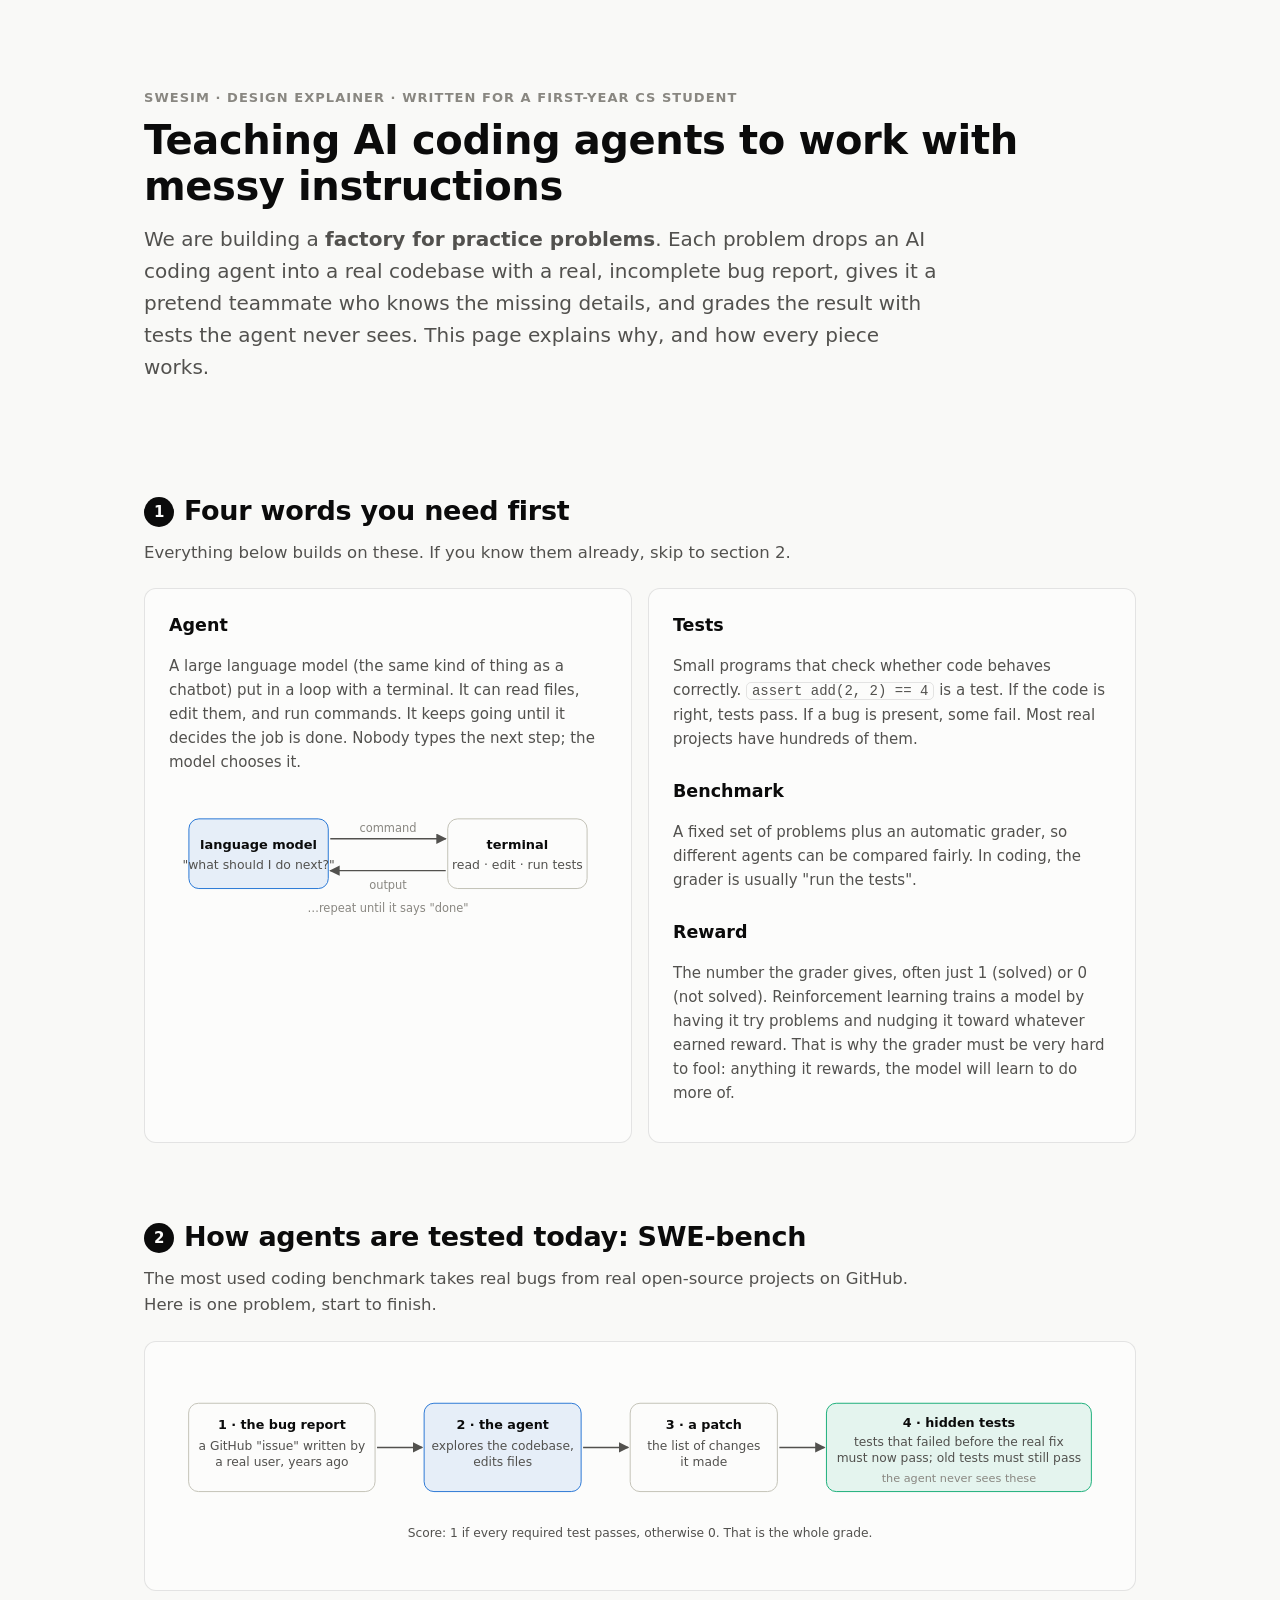
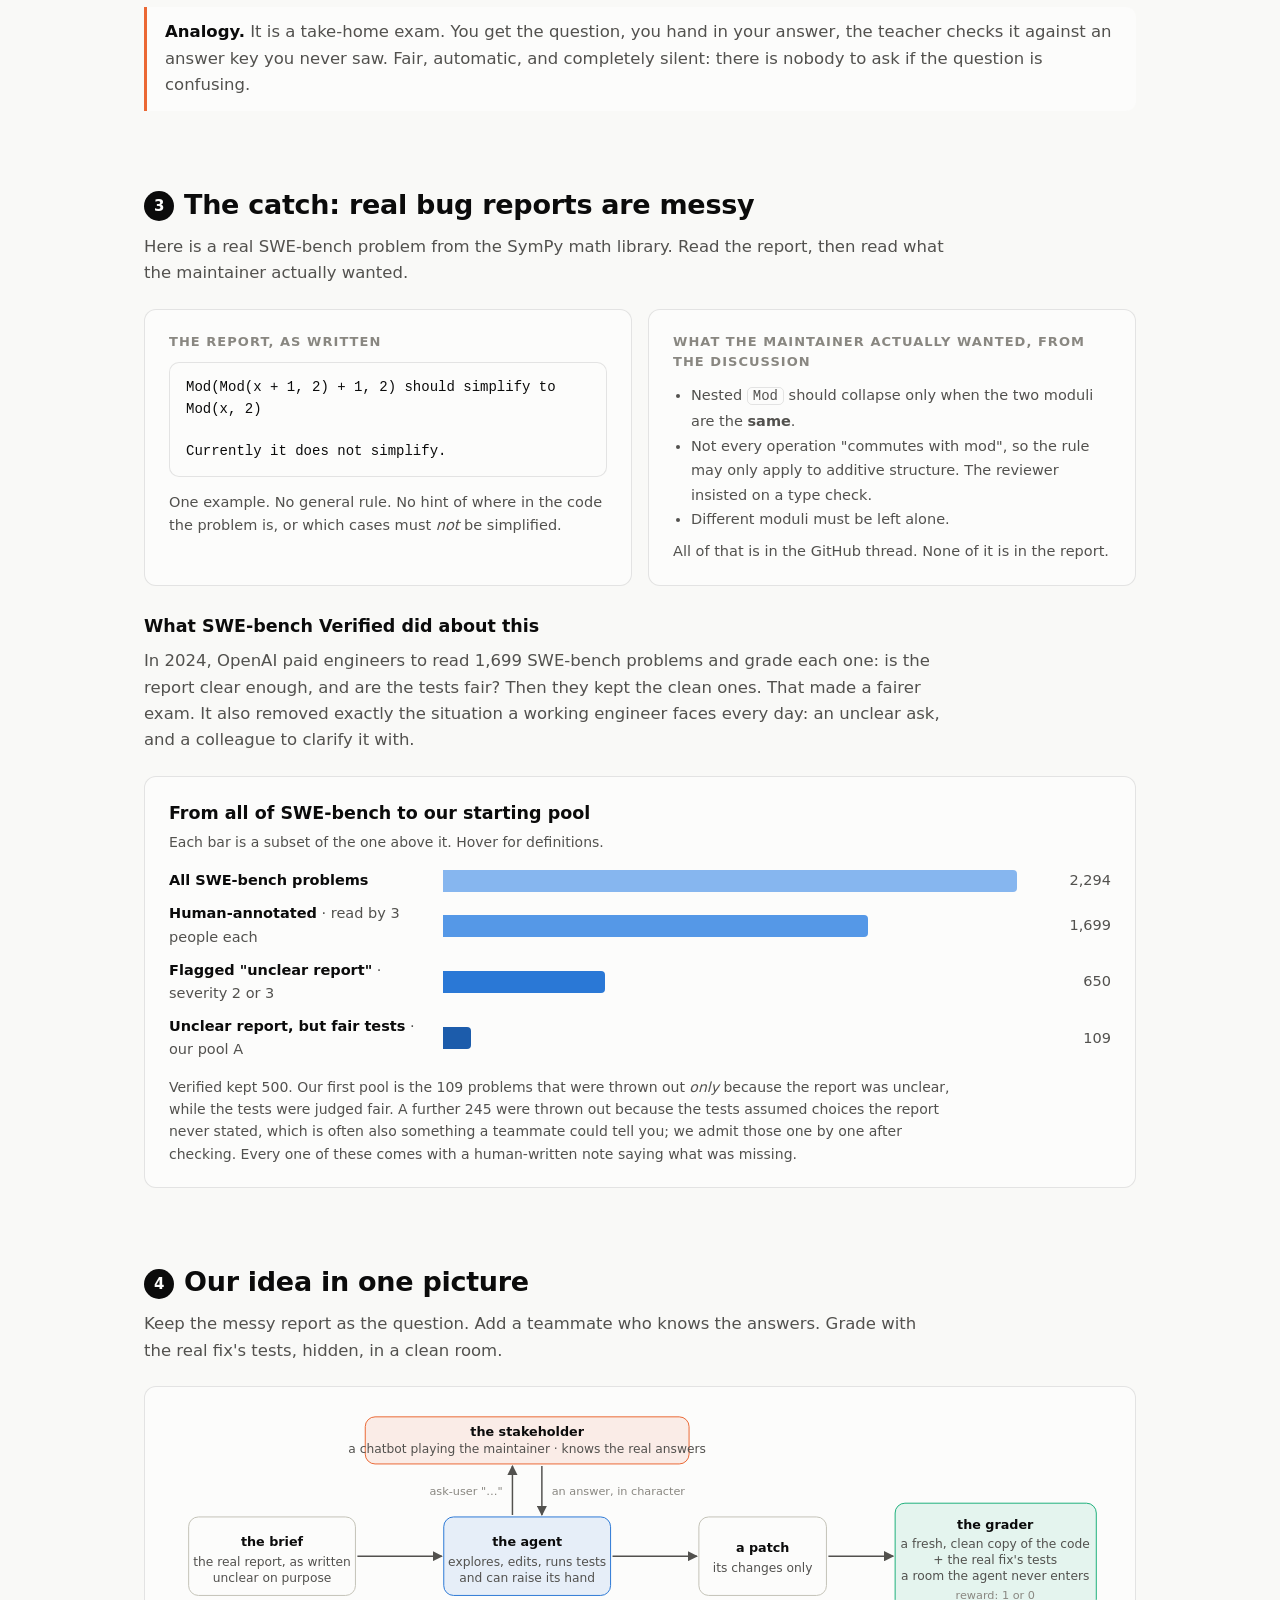
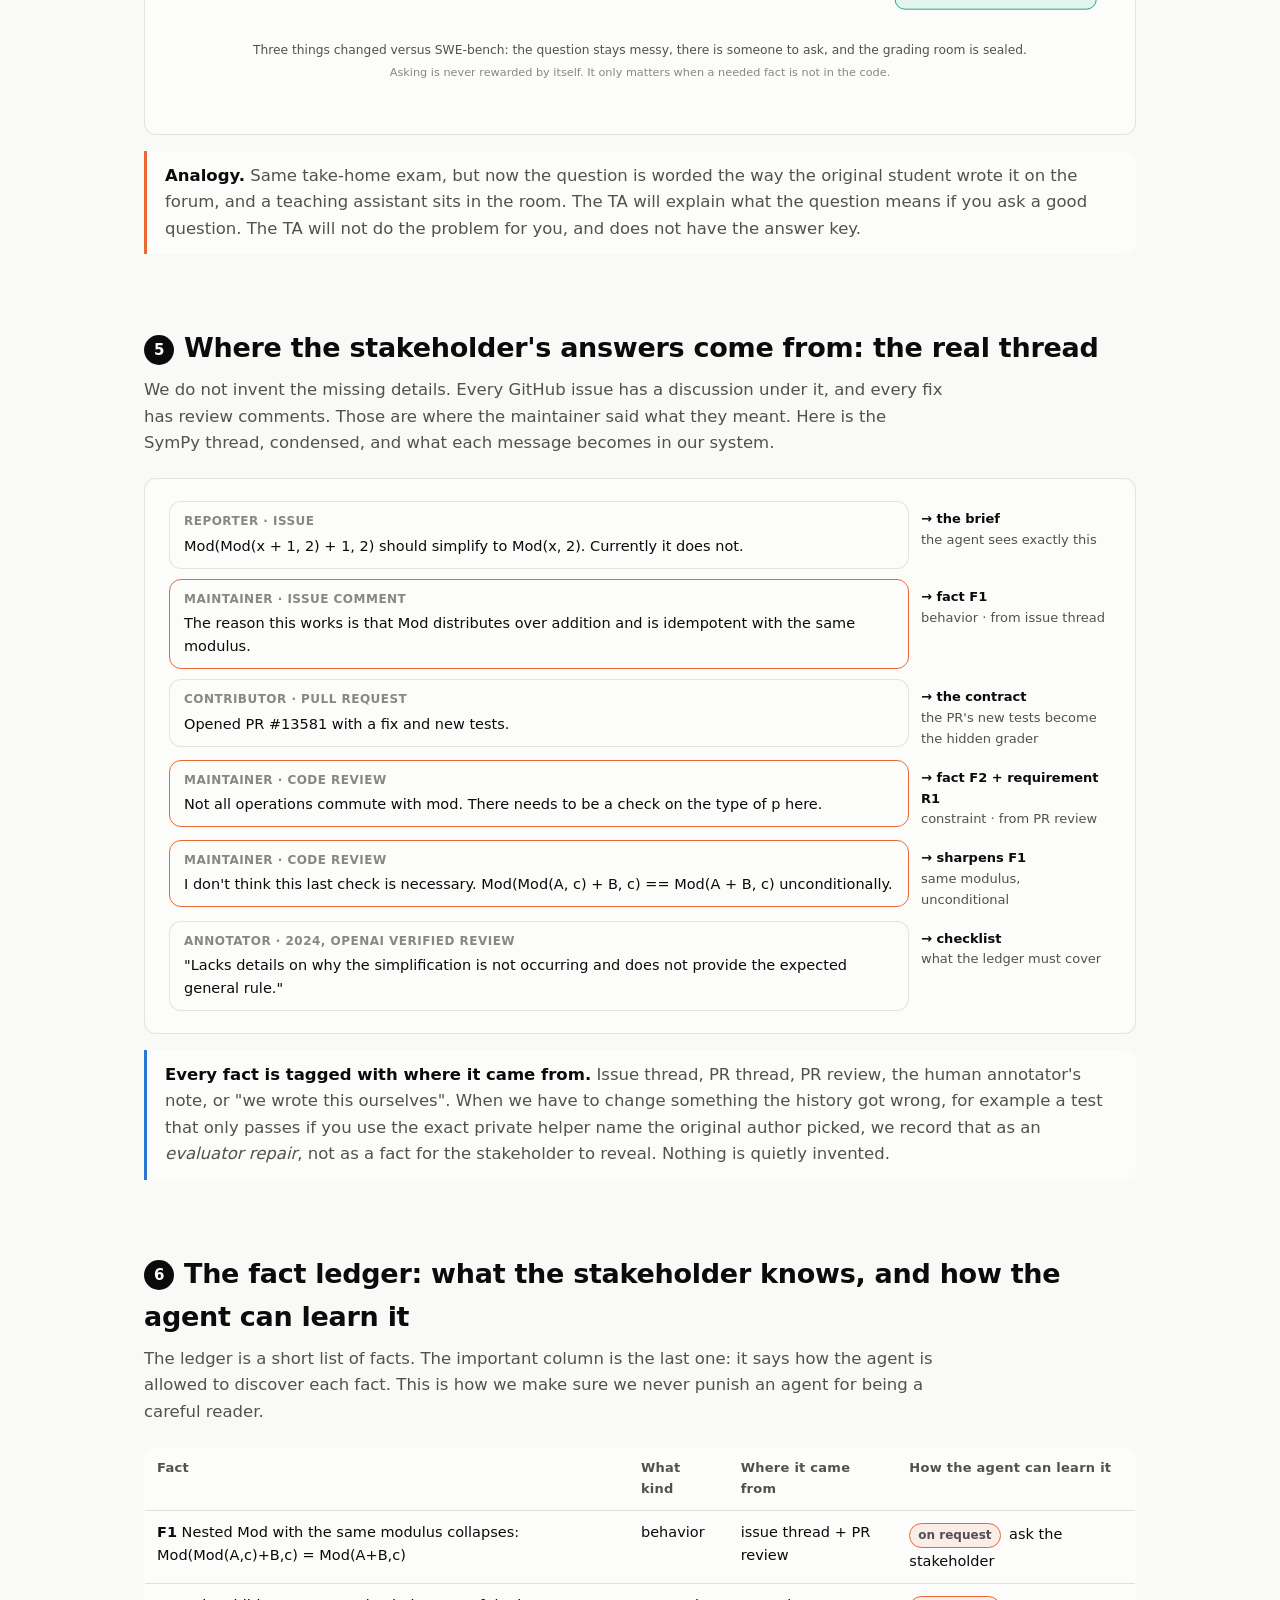
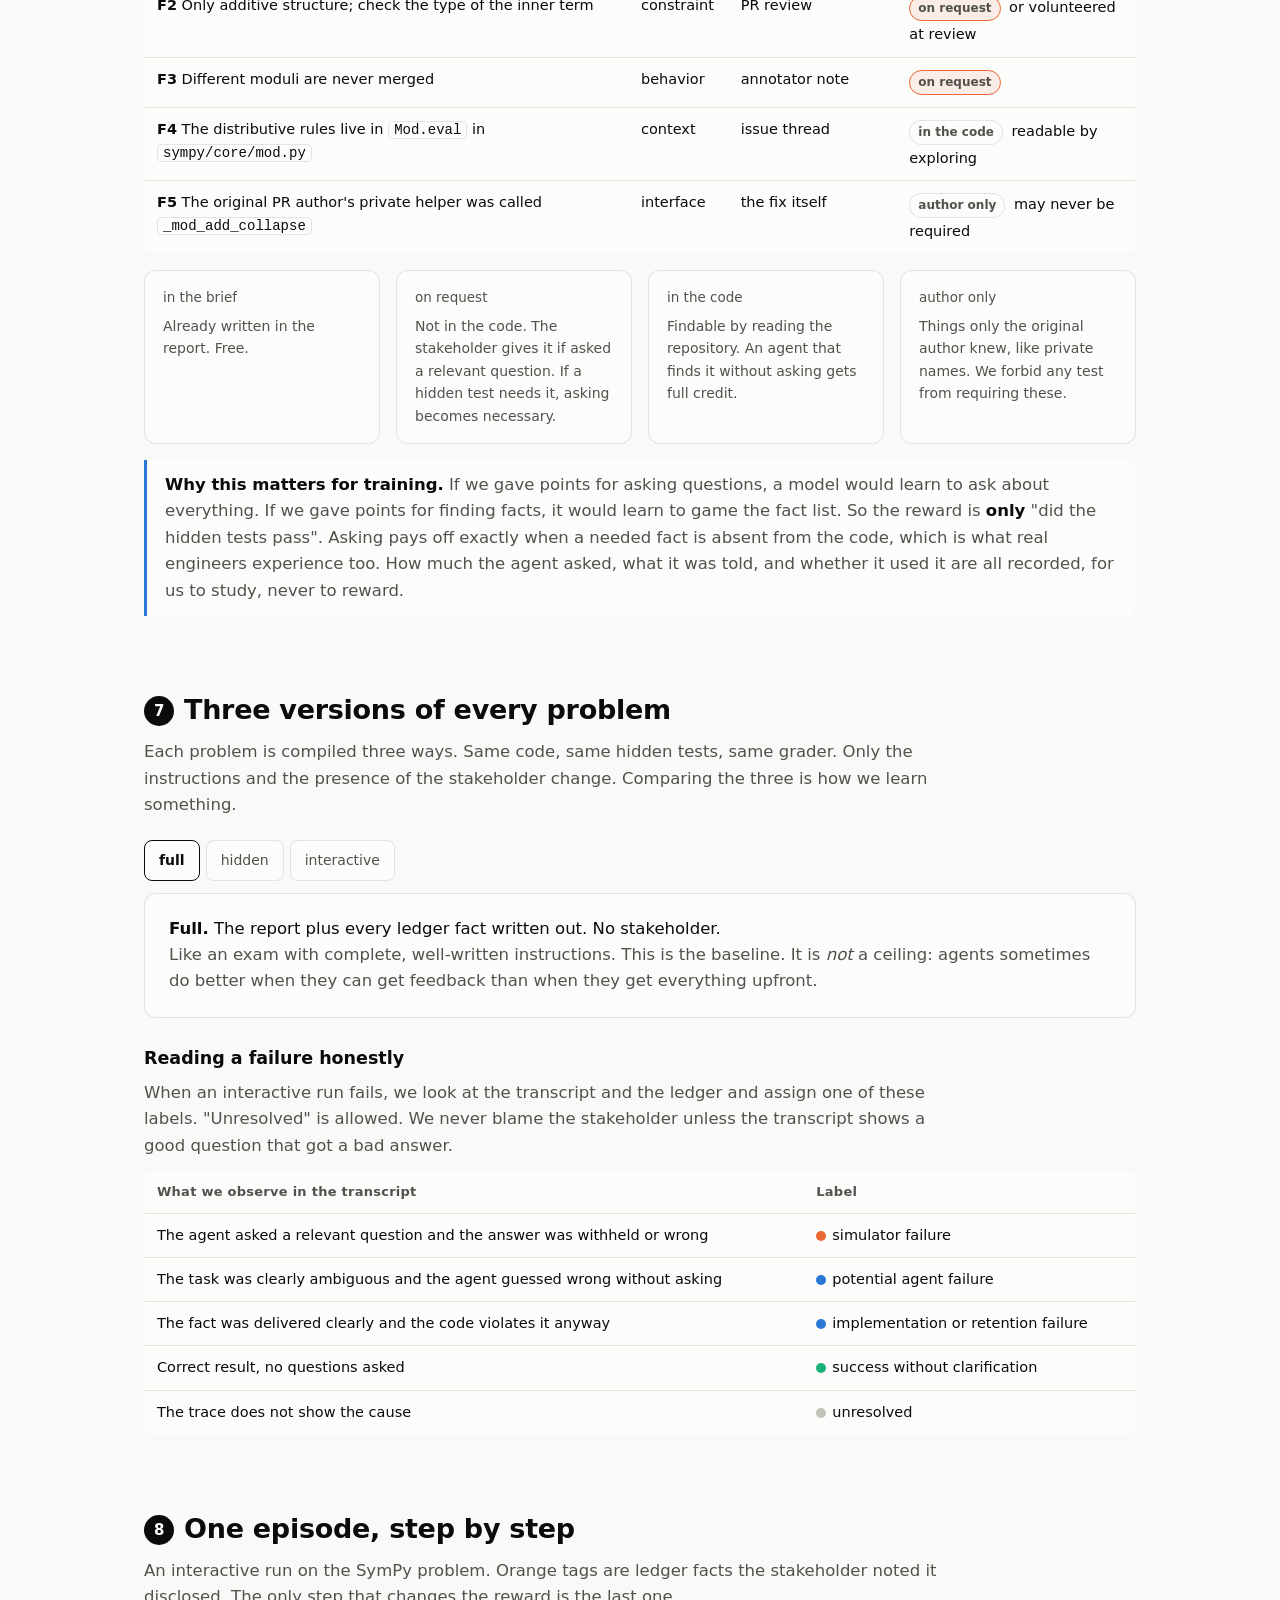
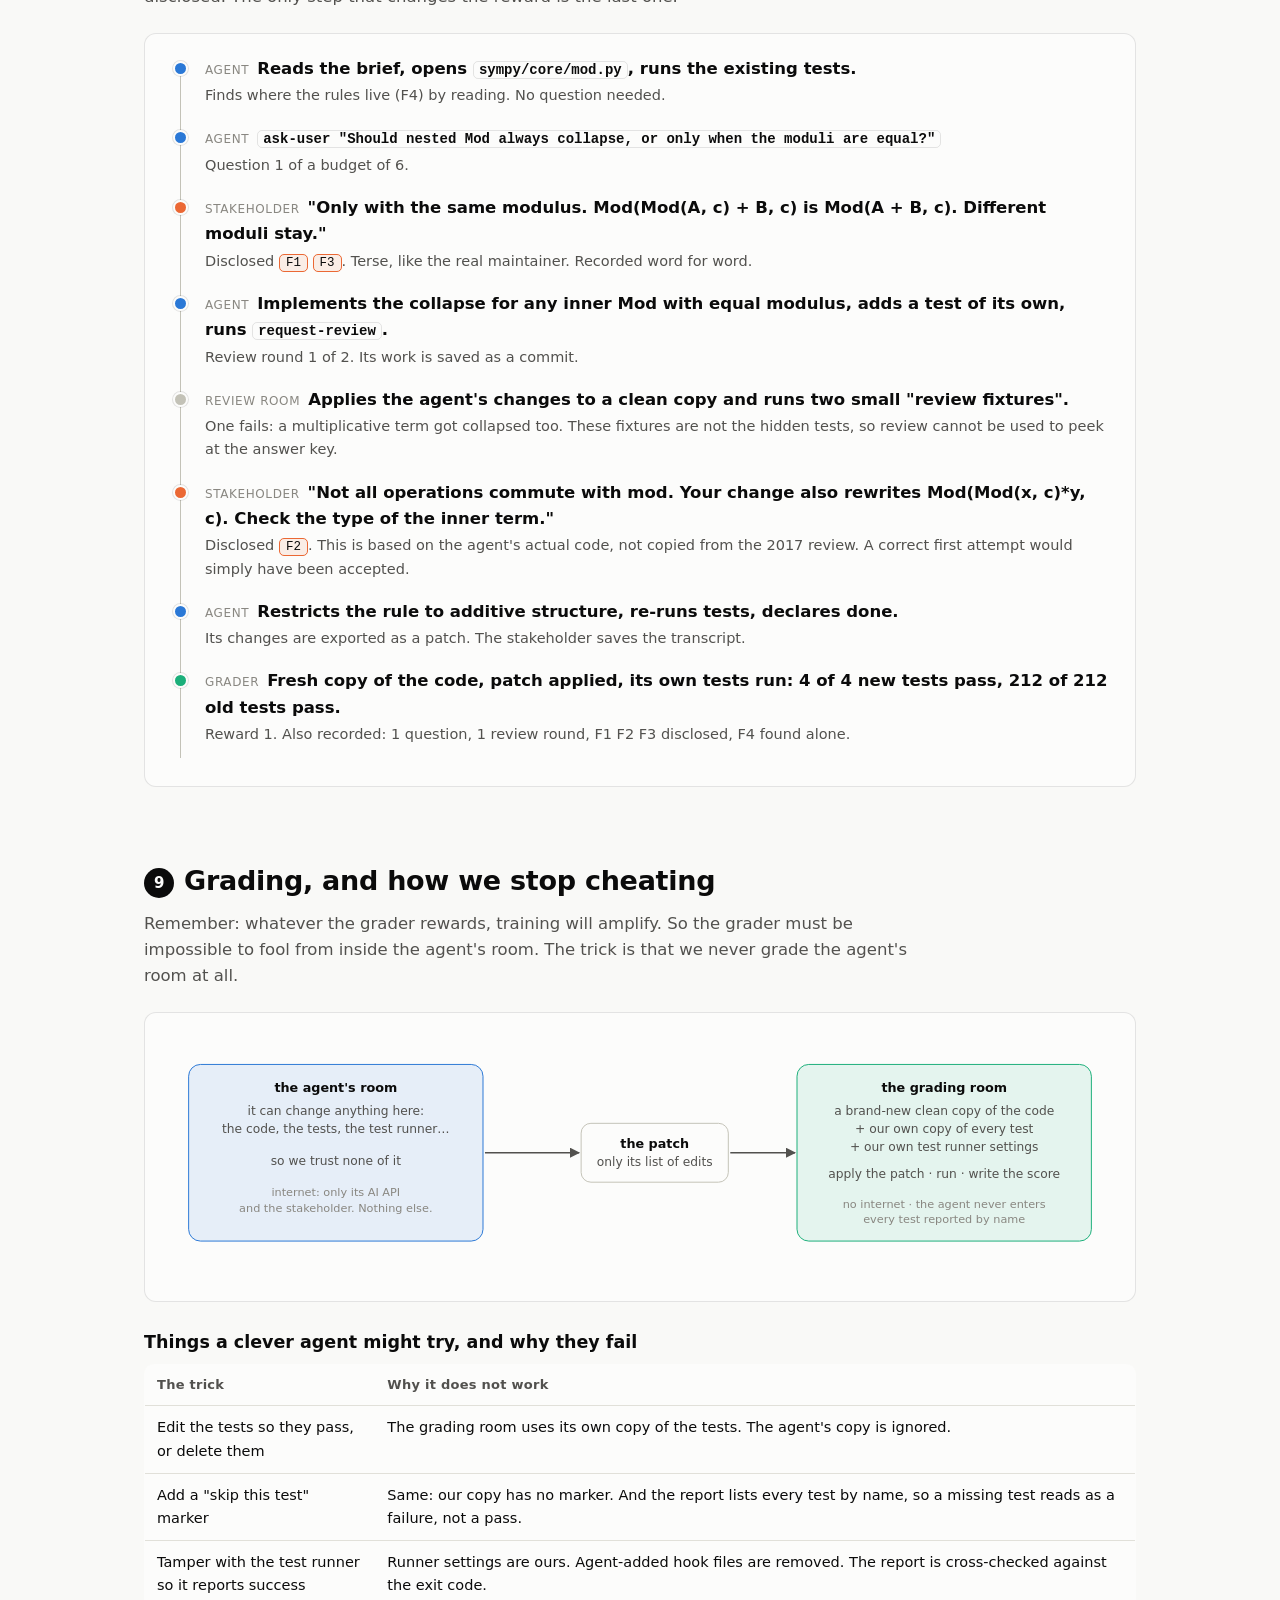
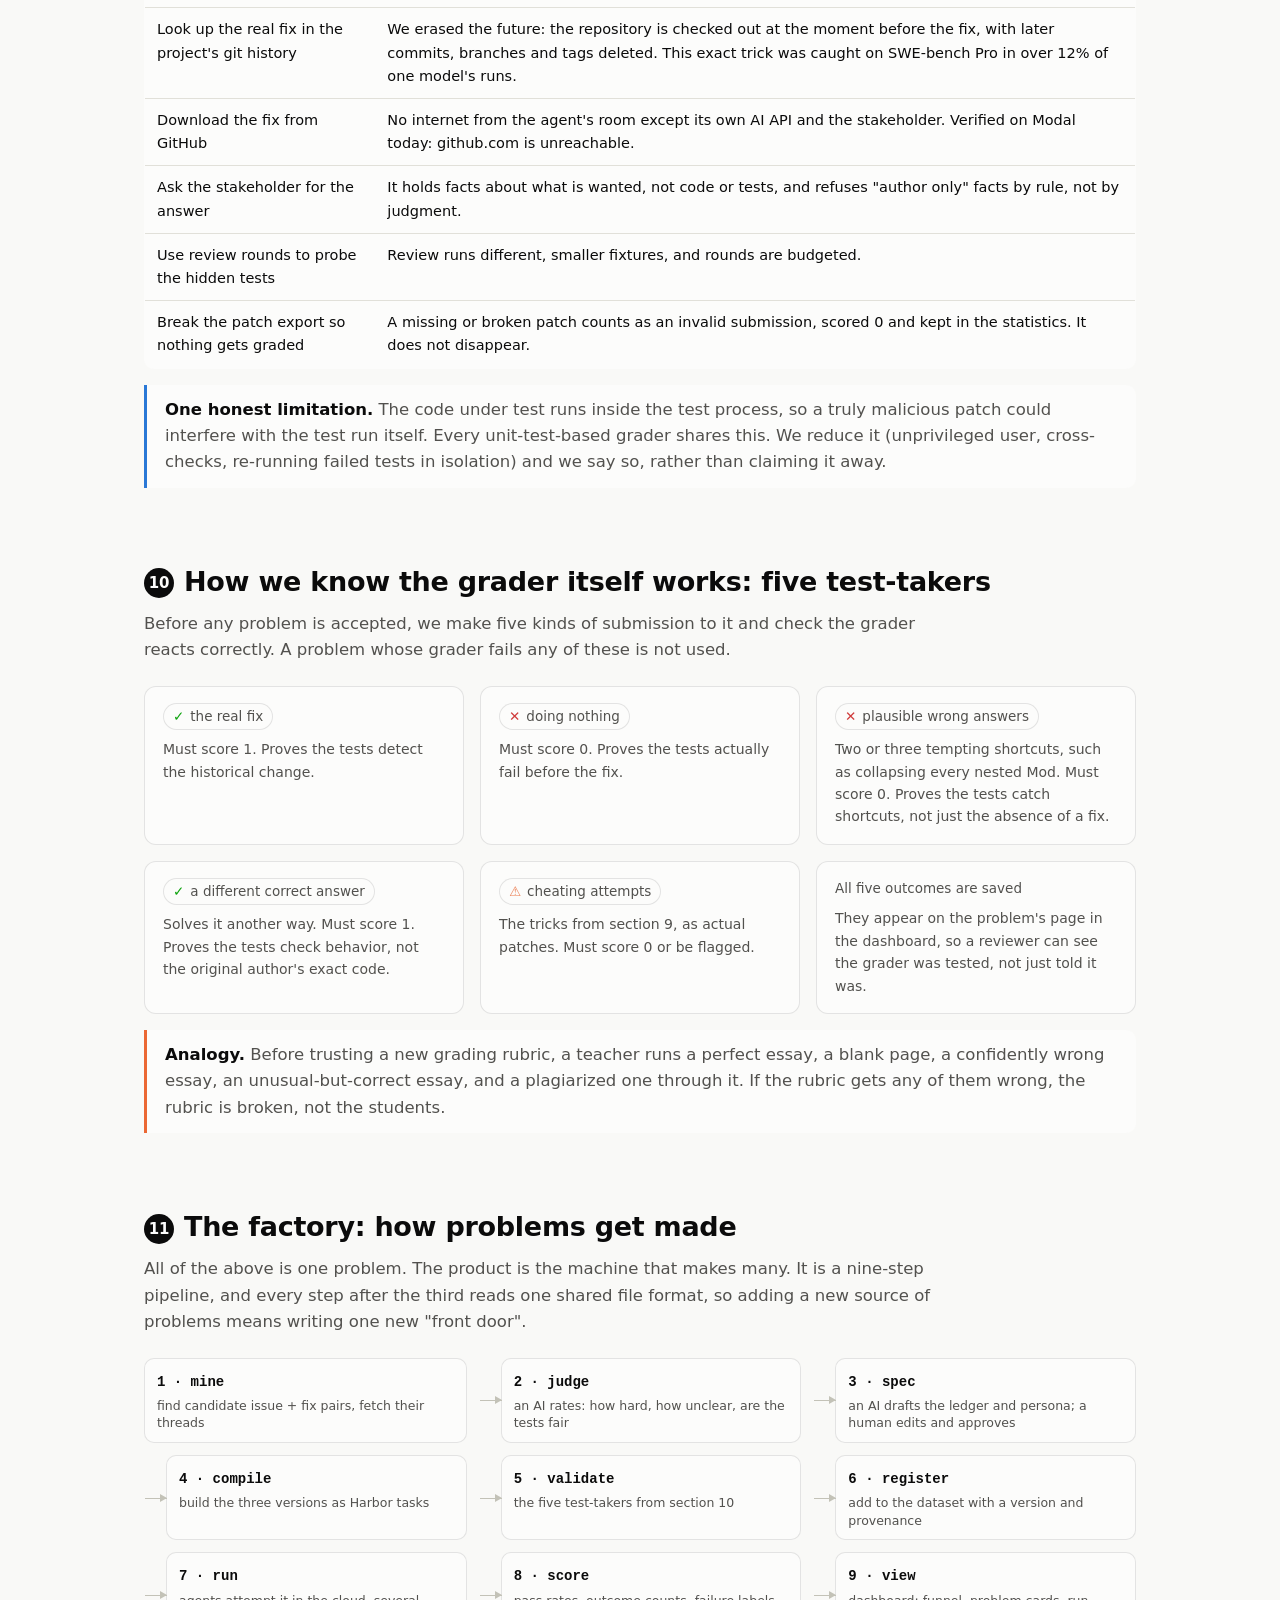
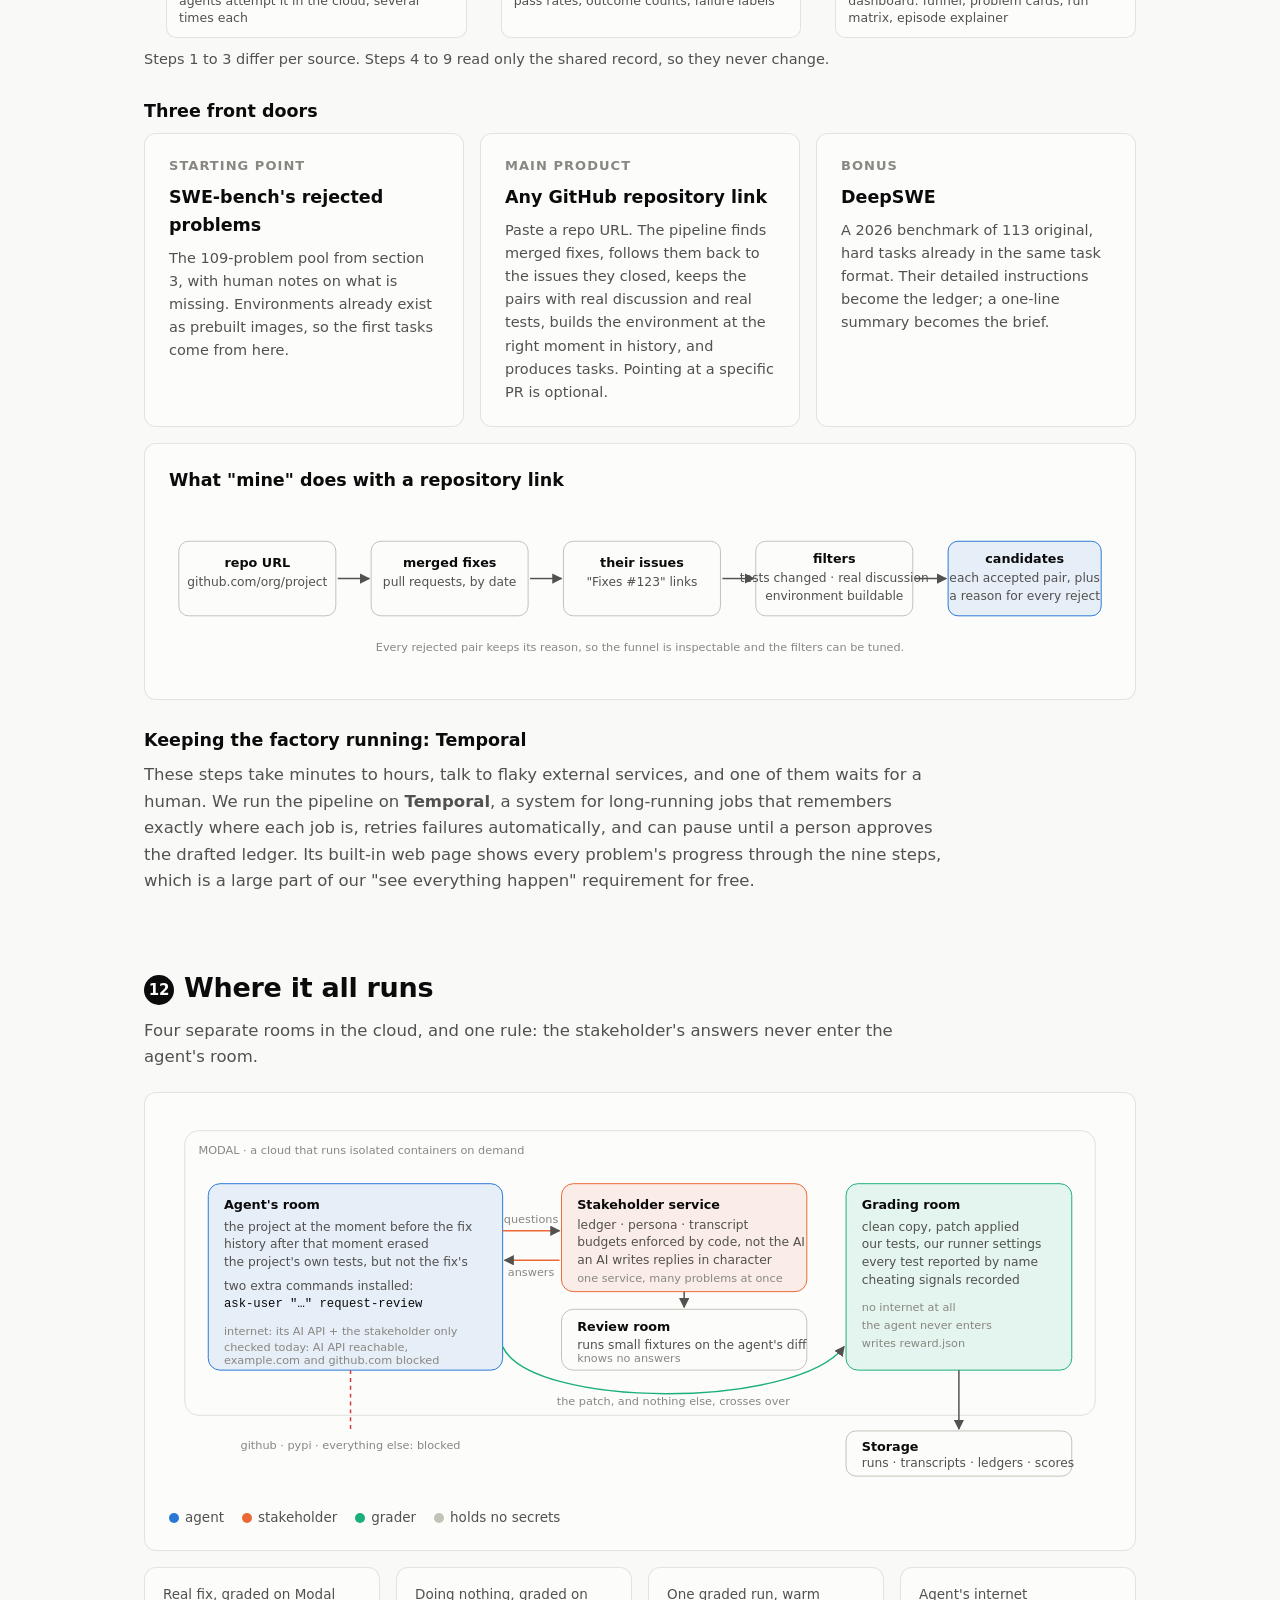
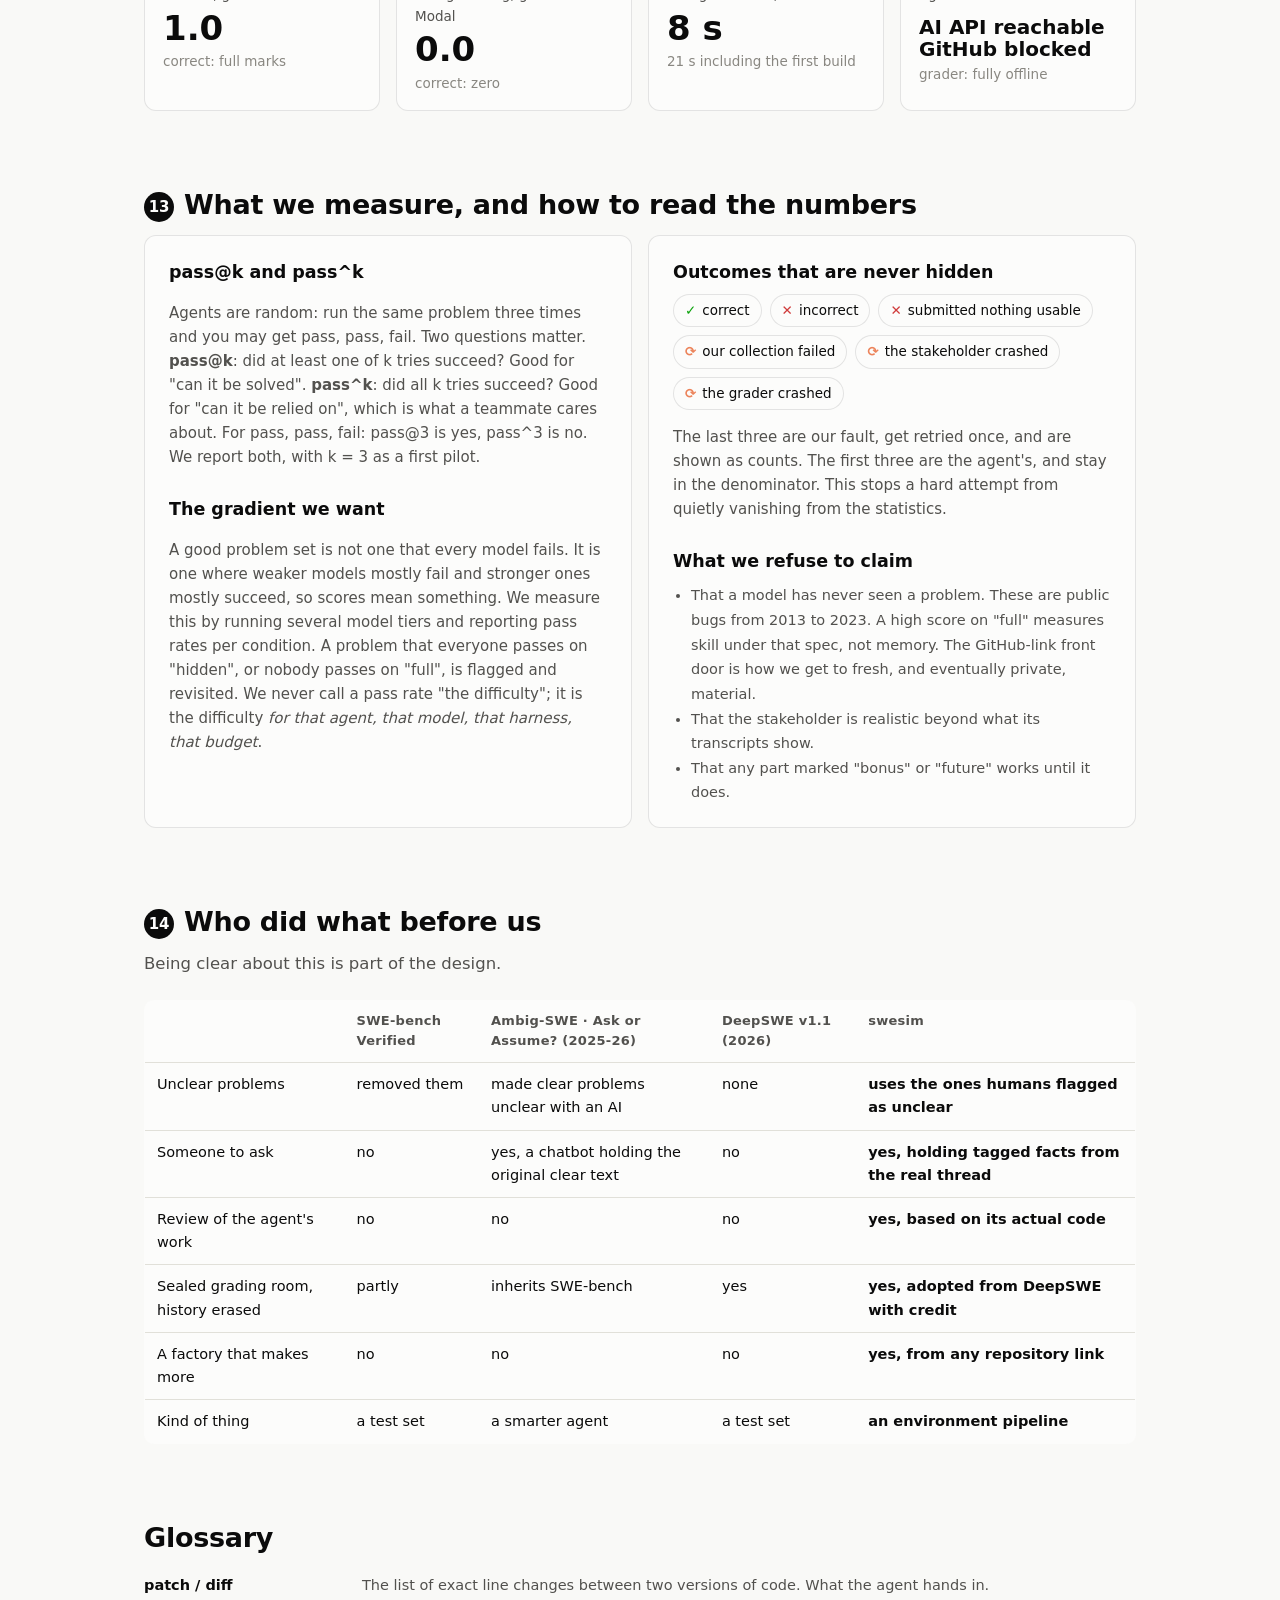
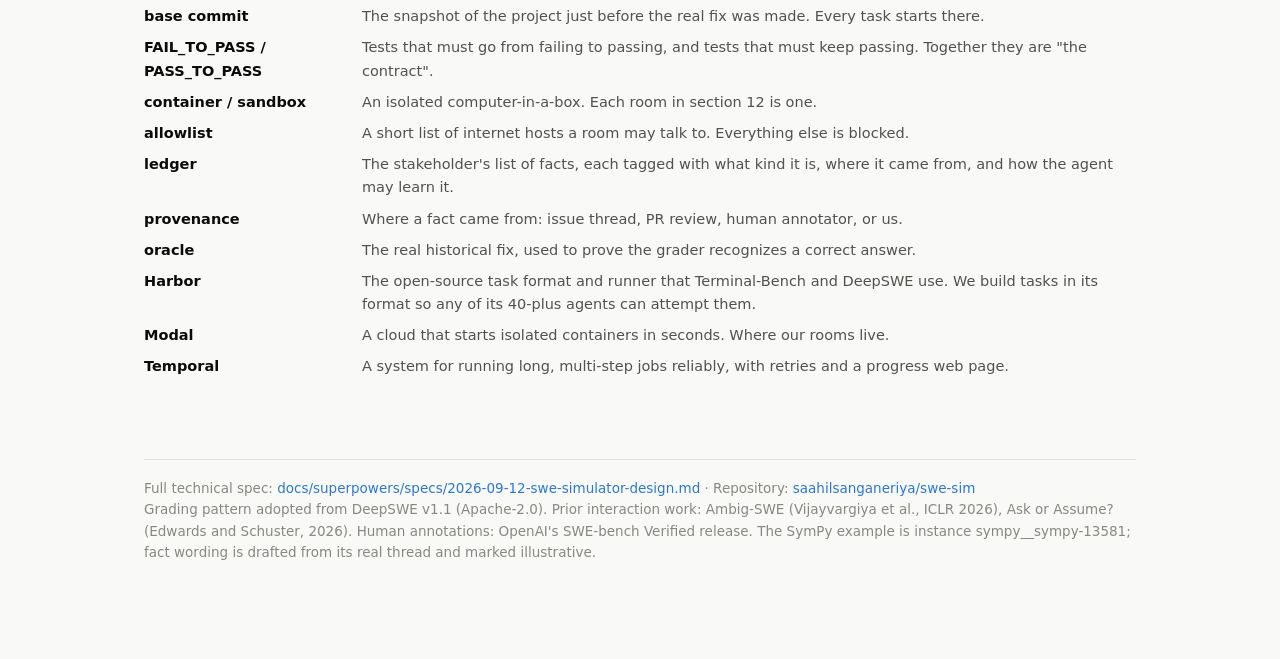
==== commit 401ae835: "Explainer: fix clipped code, overflowing SVG labels, pipeline grid Co-Authored-By: Claude Fable 5.1 " ====
--- a/docs/explainer/index.html
+++ b/docs/explainer/index.html
@@ -189,7 +189,7 @@
   <div class="grid g2">
     <div class="card">
       <div class="eyebrow">The report, as written</div>
-      <pre style="margin-top:10px"><code>Mod(Mod(x + 1, 2) + 1, 2) should simplify to Mod(x, 2)
+      <pre style="margin-top:10px;white-space:pre-wrap"><code>Mod(Mod(x + 1, 2) + 1, 2) should simplify to Mod(x, 2)
 
 Currently it does not simplify.</code></pre>
       <p style="color:var(--ink2);font-size:14.5px;margin:8px 0 0">One example. No general rule. No hint of where in the code the problem is, or which cases must <em>not</em> be simplified.</p>
@@ -234,24 +234,24 @@
       <text x="365" y="140" text-anchor="middle" class="b">the agent</text>
       <text x="365" y="160" text-anchor="middle" class="t2">explores, edits, runs tests</text>
       <text x="365" y="176" text-anchor="middle" class="t2">and can raise its hand</text>
-      <path class="arrow" d="M365 108 V52"/>
-      <path class="arrow" d="M395 52 V108"/>
-      <text x="336" y="84" text-anchor="end" class="t3">ask-user "…"</text>
-      <text x="424" y="84" class="t3">an answer, in character</text>
-      <g class="stake"><rect x="240" y="8" width="250" height="44" rx="10"/></g>
-      <text x="365" y="26" text-anchor="middle" class="b">the stakeholder</text>
-      <text x="365" y="42" text-anchor="middle" class="t2">a chatbot playing the maintainer, holding the real answers</text>
+      <path class="arrow" d="M350 108 V58"/>
+      <path class="arrow" d="M380 58 V108"/>
+      <text x="340" y="88" text-anchor="end" class="t3">ask-user "…"</text>
+      <text x="390" y="88" class="t3">an answer, in character</text>
+      <g class="stake"><rect x="200" y="8" width="330" height="48" rx="10"/></g>
+      <text x="365" y="28" text-anchor="middle" class="b">the stakeholder</text>
+      <text x="365" y="45" text-anchor="middle" class="t2">a chatbot playing the maintainer · knows the real answers</text>
       <path class="arrow" d="M452 150 H538"/>
       <g class="neutral"><rect x="540" y="110" width="130" height="80" rx="10"/></g>
       <text x="605" y="146" text-anchor="middle" class="b">a patch</text>
       <text x="605" y="166" text-anchor="middle" class="t2">its changes only</text>
-      <path class="arrow" d="M672 150 H758"/>
-      <g class="verif"><rect x="760" y="96" width="180" height="108" rx="10"/></g>
-      <text x="850" y="122" text-anchor="middle" class="b">the grader</text>
-      <text x="850" y="142" text-anchor="middle" class="t2">a fresh clean copy of the code</text>
-      <text x="850" y="158" text-anchor="middle" class="t2">+ the real fix's tests</text>
-      <text x="850" y="174" text-anchor="middle" class="t2">in a room the agent never enters</text>
-      <text x="850" y="194" text-anchor="middle" class="t3">reward: 1 or 0</text>
+      <path class="arrow" d="M672 150 H738"/>
+      <g class="verif"><rect x="740" y="96" width="205" height="108" rx="10"/></g>
+      <text x="842" y="122" text-anchor="middle" class="b">the grader</text>
+      <text x="842" y="142" text-anchor="middle" class="t2">a fresh, clean copy of the code</text>
+      <text x="842" y="158" text-anchor="middle" class="t2">+ the real fix's tests</text>
+      <text x="842" y="174" text-anchor="middle" class="t2">a room the agent never enters</text>
+      <text x="842" y="194" text-anchor="middle" class="t3">reward: 1 or 0</text>
       <text x="480" y="250" text-anchor="middle" class="t2">Three things changed versus SWE-bench: the question stays messy, there is someone to ask, and the grading room is sealed.</text>
       <text x="480" y="272" text-anchor="middle" class="t3">Asking is never rewarded by itself. It only matters when a needed fact is not in the code.</text>
     </svg>
@@ -404,17 +404,18 @@
 <section>
   <h2><span class="num">11</span>The factory: how problems get made</h2>
   <p class="sub">All of the above is one problem. The product is the machine that makes many. It is a nine-step pipeline, and every step after the third reads one shared file format, so adding a new source of problems means writing one new "front door".</p>
-  <div class="chain">
-    <div class="stage"><b>mine</b><span>find candidate issue + fix pairs, fetch their threads</span></div>
-    <div class="stage"><b>judge</b><span>an AI rates: how hard, how unclear, are the tests fair</span></div>
-    <div class="stage"><b>spec</b><span>an AI drafts the ledger and persona; a human edits and approves</span></div>
-    <div class="stage"><b>compile</b><span>build the three versions as Harbor tasks</span></div>
-    <div class="stage"><b>validate</b><span>the five test-takers</span></div>
-    <div class="stage"><b>register</b><span>add to the dataset with a version</span></div>
-    <div class="stage"><b>run</b><span>agents attempt it, in the cloud, several times</span></div>
-    <div class="stage"><b>score</b><span>pass rates, outcomes, failure labels</span></div>
-    <div class="stage"><b>view</b><span>dashboard</span></div>
-  </div>
+  <div class="grid g3" style="gap:12px">
+    <div class="stage"><b>1 · mine</b><span>find candidate issue + fix pairs, fetch their threads</span></div>
+    <div class="stage"><b>2 · judge</b><span>an AI rates: how hard, how unclear, are the tests fair</span></div>
+    <div class="stage"><b>3 · spec</b><span>an AI drafts the ledger and persona; a human edits and approves</span></div>
+    <div class="stage"><b>4 · compile</b><span>build the three versions as Harbor tasks</span></div>
+    <div class="stage"><b>5 · validate</b><span>the five test-takers from section 10</span></div>
+    <div class="stage"><b>6 · register</b><span>add to the dataset with a version and provenance</span></div>
+    <div class="stage"><b>7 · run</b><span>agents attempt it in the cloud, several times each</span></div>
+    <div class="stage"><b>8 · score</b><span>pass rates, outcome counts, failure labels</span></div>
+    <div class="stage"><b>9 · view</b><span>dashboard: funnel, problem cards, run matrix, episode explainer</span></div>
+  </div>
+  <p style="color:var(--ink2);font-size:14.5px;margin:10px 0 0">Steps 1 to 3 differ per source. Steps 4 to 9 read only the shared record, so they never change.</p>
   <h3>Three front doors</h3>
   <div class="grid g3">
     <div class="card"><div class="eyebrow">Starting point</div><h3 style="margin-top:6px">SWE-bench's rejected problems</h3><p style="color:var(--ink2);font-size:14.5px;margin:0">The 109-problem pool from section 3, with human notes on what is missing. Environments already exist as prebuilt images, so the first tasks come from here.</p></div>
@@ -423,17 +424,17 @@
   </div>
   <div class="card" style="margin-top:16px">
     <h3 style="margin:0 0 8px">What "mine" does with a repository link</h3>
-    <svg viewBox="0 0 960 150" width="100%" role="img" aria-label="Repo link to merged PRs to linked issues to filters to candidates">
-      <g class="neutral"><rect x="20" y="40" width="150" height="60" rx="10"/></g><text x="95" y="66" text-anchor="middle" class="b">repo URL</text><text x="95" y="86" text-anchor="middle" class="t2">github.com/org/project</text>
-      <path class="arrow" d="M172 70 H218"/>
-      <g class="neutral"><rect x="220" y="40" width="150" height="60" rx="10"/></g><text x="295" y="66" text-anchor="middle" class="b">merged fixes</text><text x="295" y="86" text-anchor="middle" class="t2">pull requests, by date</text>
-      <path class="arrow" d="M372 70 H418"/>
-      <g class="neutral"><rect x="420" y="40" width="150" height="60" rx="10"/></g><text x="495" y="66" text-anchor="middle" class="b">their issues</text><text x="495" y="86" text-anchor="middle" class="t2">"Fixes #123" links</text>
-      <path class="arrow" d="M572 70 H618"/>
-      <g class="neutral"><rect x="620" y="40" width="150" height="60" rx="10"/></g><text x="695" y="66" text-anchor="middle" class="b">filters</text><text x="695" y="86" text-anchor="middle" class="t2">tests changed · real discussion · buildable</text>
-      <path class="arrow" d="M772 70 H818"/>
-      <g class="agent"><rect x="820" y="40" width="120" height="60" rx="10"/></g><text x="880" y="66" text-anchor="middle" class="b">candidates</text><text x="880" y="86" text-anchor="middle" class="t2">+ reasons for rejects</text>
-      <text x="480" y="134" text-anchor="middle" class="t3">Every rejected pair keeps its reason, so the funnel is inspectable and the filters can be tuned.</text>
+    <svg viewBox="0 0 960 170" width="100%" role="img" aria-label="Repo link to merged PRs to linked issues to filters to candidates">
+      <g class="neutral"><rect x="10" y="40" width="160" height="76" rx="10"/></g><text x="90" y="66" text-anchor="middle" class="b">repo URL</text><text x="90" y="86" text-anchor="middle" class="t2">github.com/org/project</text>
+      <path class="arrow" d="M172 78 H204"/>
+      <g class="neutral"><rect x="206" y="40" width="160" height="76" rx="10"/></g><text x="286" y="66" text-anchor="middle" class="b">merged fixes</text><text x="286" y="86" text-anchor="middle" class="t2">pull requests, by date</text>
+      <path class="arrow" d="M368 78 H400"/>
+      <g class="neutral"><rect x="402" y="40" width="160" height="76" rx="10"/></g><text x="482" y="66" text-anchor="middle" class="b">their issues</text><text x="482" y="86" text-anchor="middle" class="t2">"Fixes #123" links</text>
+      <path class="arrow" d="M564 78 H596"/>
+      <g class="neutral"><rect x="598" y="40" width="160" height="76" rx="10"/></g><text x="678" y="62" text-anchor="middle" class="b">filters</text><text x="678" y="82" text-anchor="middle" class="t2">tests changed · real discussion</text><text x="678" y="100" text-anchor="middle" class="t2">environment buildable</text>
+      <path class="arrow" d="M760 78 H792"/>
+      <g class="agent"><rect x="794" y="40" width="156" height="76" rx="10"/></g><text x="872" y="62" text-anchor="middle" class="b">candidates</text><text x="872" y="82" text-anchor="middle" class="t2">each accepted pair, plus</text><text x="872" y="100" text-anchor="middle" class="t2">a reason for every reject</text>
+      <text x="480" y="152" text-anchor="middle" class="t3">Every rejected pair keeps its reason, so the funnel is inspectable and the filters can be tuned.</text>
     </svg>
   </div>
   <h3>Keeping the factory running: Temporal</h3>
@@ -448,24 +449,26 @@
   <svg viewBox="0 0 960 380" width="100%" role="img" aria-label="Cloud topology">
     <rect x="16" y="16" width="928" height="290" rx="14" fill="none" stroke="var(--grid)"/>
     <text x="30" y="40" class="t3">MODAL · a cloud that runs isolated containers on demand</text>
-    <g class="agent"><rect x="40" y="70" width="290" height="190" rx="12"/></g>
+    <g class="agent"><rect x="40" y="70" width="300" height="190" rx="12"/></g>
     <text x="56" y="96" class="b">Agent's room</text>
     <text x="56" y="118" class="t2">the project at the moment before the fix</text>
     <text x="56" y="136" class="t2">history after that moment erased</text>
     <text x="56" y="154" class="t2">the project's own tests, but not the fix's</text>
-    <text x="56" y="180" class="t2">two extra commands installed:</text>
-    <text x="56" y="198" style="font-family:var(--mono);font-size:12.5px">ask-user "…"   request-review</text>
-    <text x="56" y="228" class="t3">internet: its AI API + the stakeholder only</text>
-    <text x="56" y="246" class="t3">checked today: anthropic ok · example.com blocked · github blocked</text>
-    <g class="stake"><rect x="400" y="70" width="240" height="110" rx="12"/></g>
+    <text x="56" y="178" class="t2">two extra commands installed:</text>
+    <text x="56" y="196" style="font-family:var(--mono);font-size:12.5px">ask-user "…"   request-review</text>
+    <text x="56" y="224" class="t3">internet: its AI API + the stakeholder only</text>
+    <text x="56" y="240" class="t3">checked today: AI API reachable,</text>
+    <text x="56" y="254" class="t3">example.com and github.com blocked</text>
+    <g class="stake"><rect x="400" y="70" width="250" height="110" rx="12"/></g>
     <text x="416" y="96" class="b">Stakeholder service</text>
     <text x="416" y="116" class="t2">ledger · persona · transcript</text>
-    <text x="416" y="134" class="t2">budgets enforced by code, not by the AI</text>
-    <text x="416" y="152" class="t2">an AI writes the replies in character</text>
+    <text x="416" y="134" class="t2">budgets enforced by code, not the AI</text>
+    <text x="416" y="152" class="t2">an AI writes replies in character</text>
     <text x="416" y="170" class="t3">one service, many problems at once</text>
-    <g class="neutral"><rect x="400" y="198" width="240" height="62" rx="12"/></g>
-    <text x="416" y="222" class="b">Review room</text>
-    <text x="416" y="242" class="t2">runs small fixtures on the agent's diff · knows no answers</text>
+    <g class="neutral"><rect x="400" y="198" width="250" height="62" rx="12"/></g>
+    <text x="416" y="220" class="b">Review room</text>
+    <text x="416" y="238" class="t2">runs small fixtures on the agent's diff</text>
+    <text x="416" y="252" class="t3">knows no answers</text>
     <g class="verif"><rect x="690" y="70" width="230" height="190" rx="12"/></g>
     <text x="706" y="96" class="b">Grading room</text>
     <text x="706" y="118" class="t2">clean copy, patch applied</text>
@@ -475,14 +478,14 @@
     <text x="706" y="200" class="t3">no internet at all</text>
     <text x="706" y="218" class="t3">the agent never enters</text>
     <text x="706" y="236" class="t3">writes reward.json</text>
-    <path d="M330 118 H398" stroke="var(--s2)" stroke-width="1.5" fill="none" marker-end="url(#ah)"/><text x="364" y="110" text-anchor="middle" class="t3">questions</text>
-    <path d="M398 148 H332" stroke="var(--s2)" stroke-width="1.5" fill="none" marker-end="url(#ah)"/><text x="364" y="164" text-anchor="middle" class="t3">answers</text>
-    <path d="M520 180 V196" stroke="var(--ink2)" stroke-width="1.5" fill="none" marker-end="url(#ah)"/>
-    <path d="M330 232 C 360 296, 640 296, 688 232" stroke="var(--s3)" stroke-width="1.5" fill="none" marker-end="url(#ah)"/>
-    <text x="510" y="292" text-anchor="middle" class="t3">the patch, and nothing else, crosses over</text>
+    <path d="M340 118 H398" stroke="var(--s2)" stroke-width="1.5" fill="none" marker-end="url(#ah)"/><text x="369" y="110" text-anchor="middle" class="t3">questions</text>
+    <path d="M398 148 H342" stroke="var(--s2)" stroke-width="1.5" fill="none" marker-end="url(#ah)"/><text x="369" y="164" text-anchor="middle" class="t3">answers</text>
+    <path d="M525 180 V196" stroke="var(--ink2)" stroke-width="1.5" fill="none" marker-end="url(#ah)"/>
+    <path d="M340 236 C 370 300, 640 300, 688 236" stroke="var(--s3)" stroke-width="1.5" fill="none" marker-end="url(#ah)"/>
+    <text x="514" y="296" text-anchor="middle" class="t3">the patch, and nothing else, crosses over</text>
     <path class="blocked" d="M185 260 V 322"/><text x="185" y="340" text-anchor="middle" class="t3">github · pypi · everything else: blocked</text>
     <g class="neutral"><rect x="690" y="322" width="230" height="46" rx="10"/></g>
-    <text x="706" y="342" class="b">Storage</text><text x="706" y="359" class="t2">every run, transcript, ledger and score, kept</text>
+    <text x="706" y="342" class="b">Storage</text><text x="706" y="359" class="t2">runs · transcripts · ledgers · scores</text>
     <path d="M805 260 V320" stroke="var(--ink2)" stroke-width="1.5" fill="none" marker-end="url(#ah)"/>
   </svg>
   <div class="legend"><span><span class="dot agent"></span>agent</span><span><span class="dot stake"></span>stakeholder</span><span><span class="dot verif"></span>grader</span><span><span class="dot gray"></span>holds no secrets</span></div>
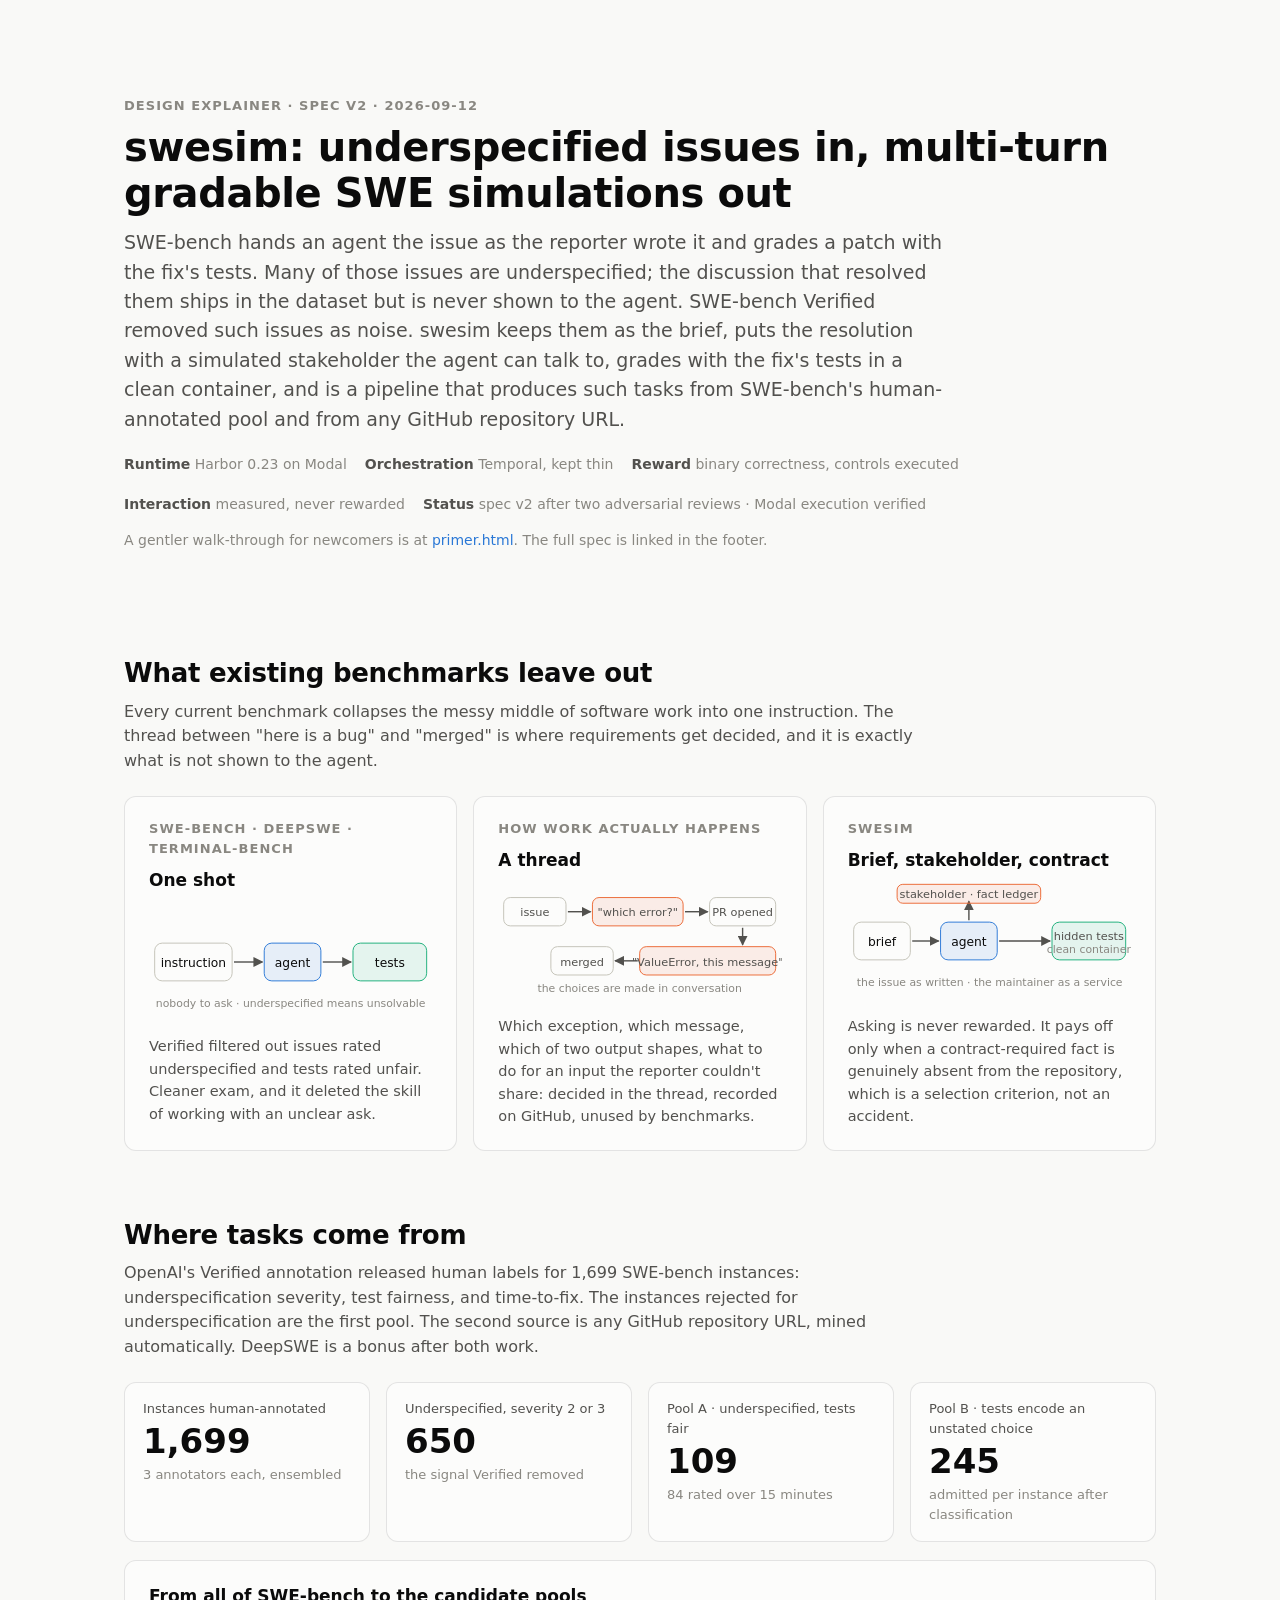
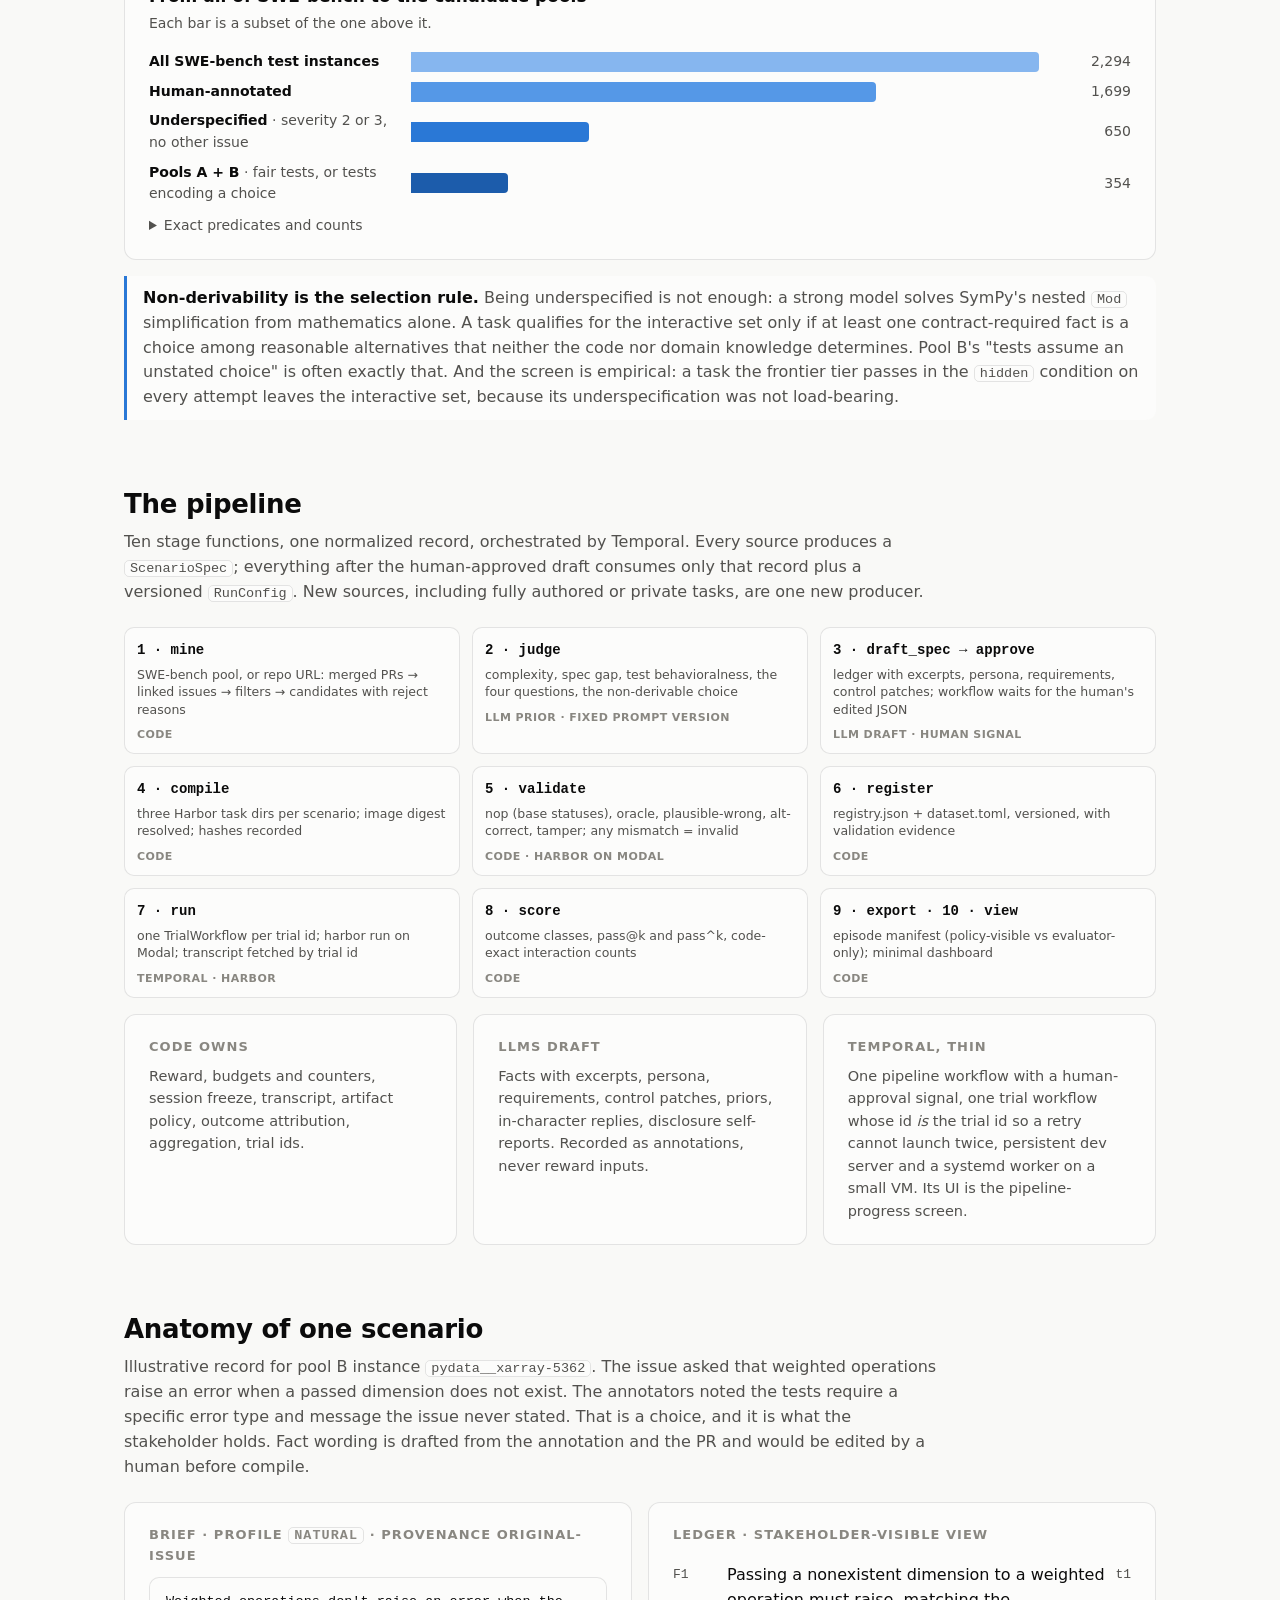
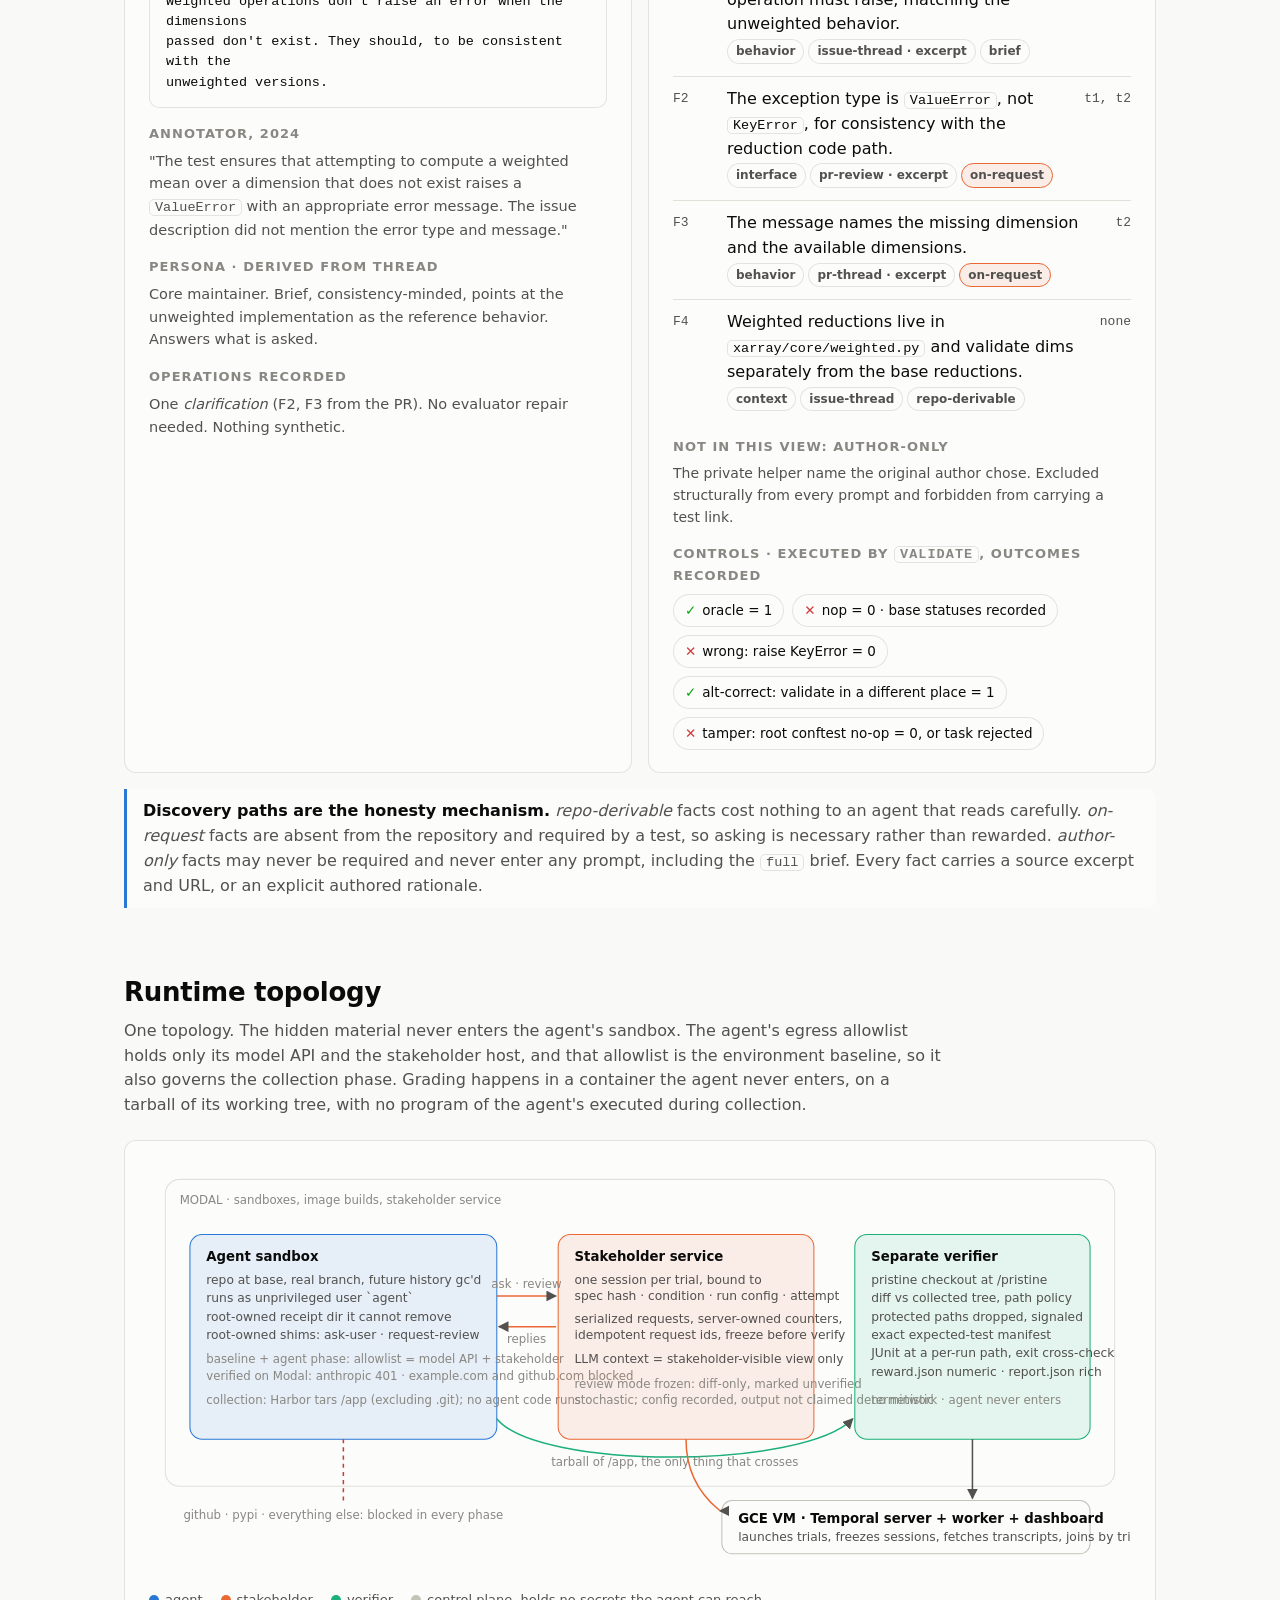
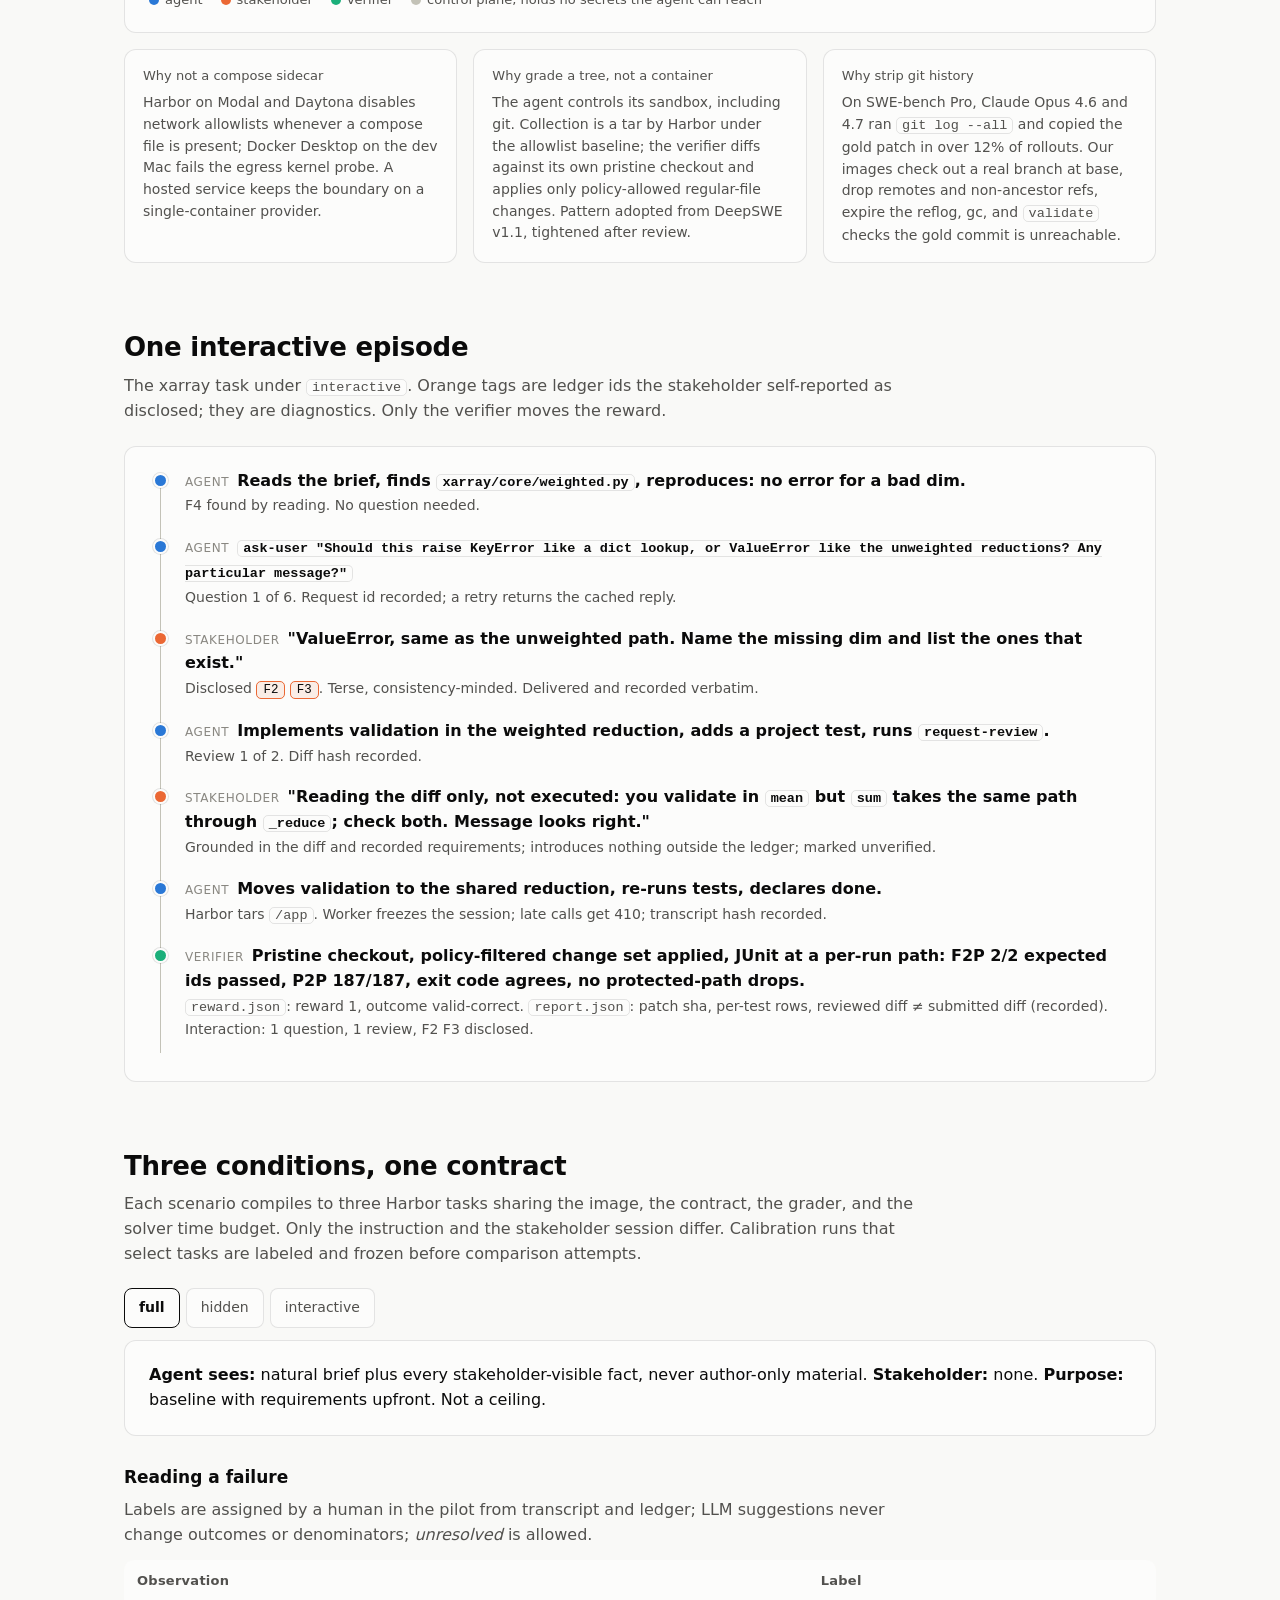
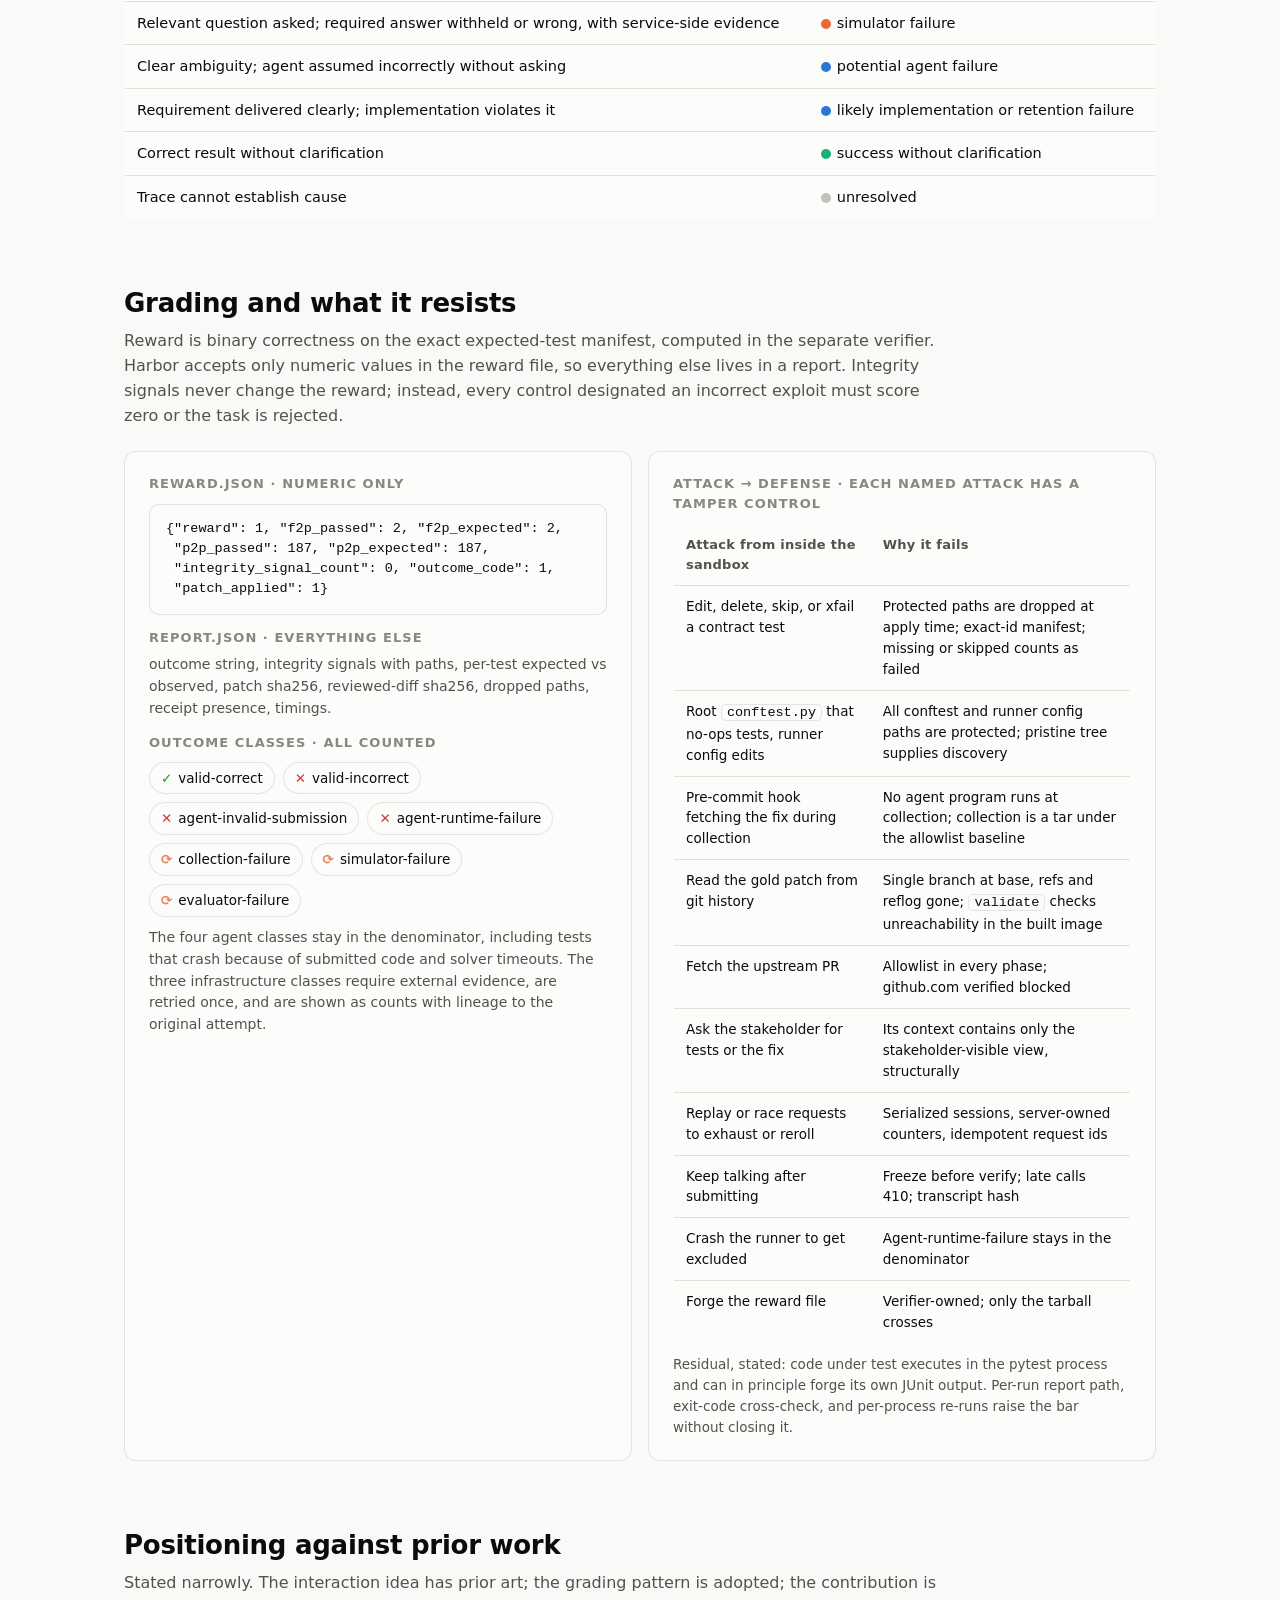
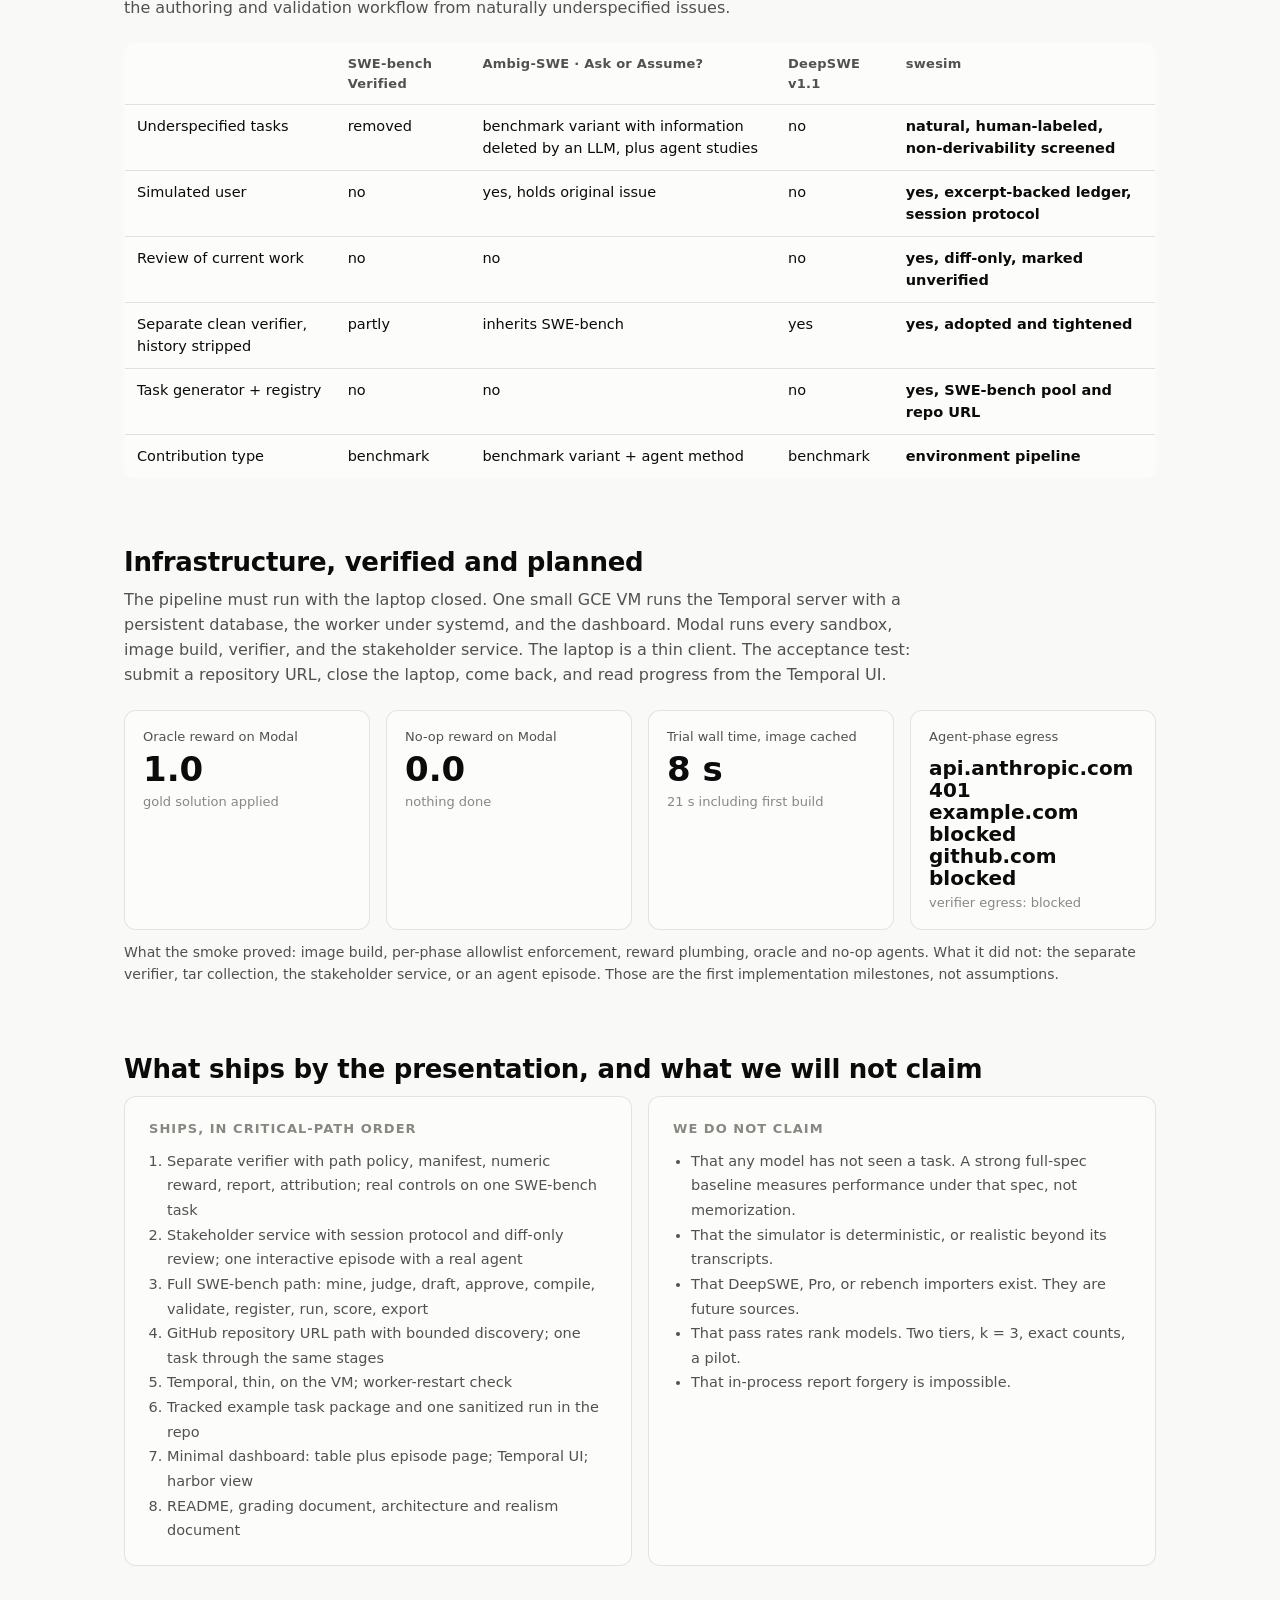
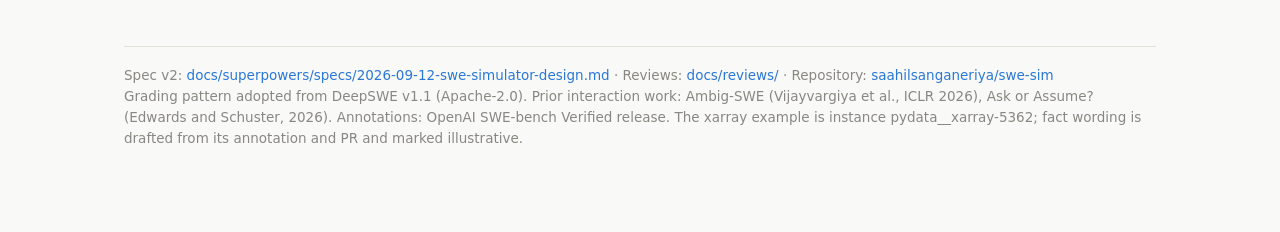
==== commit 1e92b131: "Explainer: restore technical version as index (updated to spec v2, xarray example); keep primer.html" ====
--- a/docs/explainer/index.html
+++ b/docs/explainer/index.html
@@ -3,7 +3,7 @@
 <head>
 <meta charset="utf-8">
 <meta name="viewport" content="width=device-width, initial-scale=1">
-<title>swesim, explained from scratch</title>
+<title>swesim: underspecified issues in, multi-turn gradable SWE simulations out</title>
 <style>
 :root{
   color-scheme: light;
@@ -26,19 +26,18 @@
   }
 }
 *{box-sizing:border-box}
-html,body{margin:0;background:var(--plane);color:var(--ink);font:16.5px/1.6 system-ui,-apple-system,"Segoe UI",sans-serif}
+html,body{margin:0;background:var(--plane);color:var(--ink);font:16px/1.55 system-ui,-apple-system,"Segoe UI",sans-serif}
 a{color:var(--s1);text-decoration:none}a:hover{text-decoration:underline}
-main{max-width:1040px;margin:0 auto;padding:40px 24px 96px}
-header.hero{padding:48px 0 16px}
+main{max-width:1080px;margin:0 auto;padding:40px 24px 96px}
+header.hero{padding:56px 0 24px}
 .eyebrow{font-size:13px;letter-spacing:.08em;text-transform:uppercase;color:var(--muted);font-weight:600}
-h1{font-size:40px;line-height:1.15;margin:8px 0 14px;font-weight:700;letter-spacing:-.01em}
-.lede{font-size:20px;color:var(--ink2);max-width:800px;margin:0 0 18px}
-section{margin-top:72px}
-.num{display:inline-flex;width:30px;height:30px;border-radius:50%;background:var(--ink);color:var(--surface);align-items:center;justify-content:center;font-weight:700;font-size:15px;margin-right:10px;vertical-align:middle}
-h2{font-size:27px;margin:0 0 8px;letter-spacing:-.01em}
-h3{font-size:17.5px;margin:26px 0 8px}
-p{max-width:800px}
-.sub{color:var(--ink2);margin:0 0 22px}
+h1{font-size:40px;line-height:1.15;margin:8px 0 12px;font-weight:700;letter-spacing:-.01em}
+.lede{font-size:19px;color:var(--ink2);max-width:820px;margin:0 0 20px}
+.meta{display:flex;gap:18px;flex-wrap:wrap;font-size:14px;color:var(--muted)}.meta b{color:var(--ink2);font-weight:600}
+section{margin-top:64px}
+h2{font-size:26px;margin:0 0 6px;letter-spacing:-.01em}
+h3{font-size:17px;margin:28px 0 8px}
+.sub{color:var(--ink2);margin:0 0 22px;max-width:820px}
 .card{background:var(--surface);border:1px solid var(--border);border-radius:12px;padding:22px 24px}
 .grid{display:grid;gap:16px}
 .g2{grid-template-columns:repeat(2,minmax(0,1fr))}.g3{grid-template-columns:repeat(3,minmax(0,1fr))}.g4{grid-template-columns:repeat(4,minmax(0,1fr))}
@@ -47,65 +46,53 @@
 .tag.stake{border-color:var(--s2);background:var(--s2w)}.tag.agent{border-color:var(--s1);background:var(--s1w)}.tag.verif{border-color:var(--s3);background:var(--s3w)}
 .dot{display:inline-block;width:10px;height:10px;border-radius:50%;margin-right:6px;vertical-align:-1px}
 .dot.agent{background:var(--s1)}.dot.stake{background:var(--s2)}.dot.verif{background:var(--s3)}.dot.gray{background:var(--axis)}
-.legend{display:flex;gap:18px;flex-wrap:wrap;font-size:13.5px;color:var(--ink2);margin:10px 0 0}
-code{font-family:var(--mono);font-size:14px;background:var(--surface);border:1px solid var(--border);border-radius:5px;padding:0 5px}
-pre{font-family:var(--mono);font-size:13.5px;background:var(--surface);border:1px solid var(--border);border-radius:10px;padding:14px 16px;overflow:auto;line-height:1.5}
+.legend{display:flex;gap:18px;flex-wrap:wrap;font-size:13px;color:var(--ink2);margin:10px 0 0}
+code{font-family:var(--mono);font-size:13.5px;background:var(--surface);border:1px solid var(--border);border-radius:5px;padding:0 5px}
+pre{font-family:var(--mono);font-size:13.5px;background:var(--surface);border:1px solid var(--border);border-radius:10px;padding:14px 16px;overflow:auto;line-height:1.5;white-space:pre-wrap}
 pre code{border:none;padding:0;background:none}
 table{width:100%;border-collapse:collapse;font-size:14.5px;background:var(--surface);border:1px solid var(--border);border-radius:10px;overflow:hidden}
 th,td{text-align:left;padding:10px 12px;border-bottom:1px solid var(--grid);vertical-align:top}
 th{font-weight:600;color:var(--ink2);font-size:13px;letter-spacing:.02em}
 tr:last-child td{border-bottom:none}
 td.n{font-variant-numeric:tabular-nums;text-align:right}
+.mark{font-weight:700}
 .tile{background:var(--surface);border:1px solid var(--border);border-radius:12px;padding:16px 18px}
-.tile .l{font-size:13.5px;color:var(--ink2)}.tile .v{font-size:34px;font-weight:600;line-height:1.1;margin-top:4px}.tile .d{font-size:13.5px;color:var(--muted);margin-top:4px}
-.callout{border-left:3px solid var(--s1);padding:12px 18px;background:var(--surface);border-radius:0 10px 10px 0;color:var(--ink2);max-width:none}
-.callout b{color:var(--ink)}
-.analogy{border-left:3px solid var(--s2);padding:12px 18px;background:var(--surface);border-radius:0 10px 10px 0;color:var(--ink2);max-width:none}
-.analogy b{color:var(--ink)}
-/* funnel bars */
-.fun{display:grid;grid-template-columns:260px 1fr 80px;gap:10px 14px;align-items:center;font-size:14.5px}
-.fun .lab{color:var(--ink2)}.fun .lab b{color:var(--ink);font-weight:600}
-.fun .bar{height:22px;border-radius:0 4px 4px 0;position:relative}
-.fun .val{font-variant-numeric:tabular-nums;color:var(--ink2);text-align:right}
-/* chain */
-.chain{display:flex;overflow-x:auto;padding:6px 2px 14px}
-.stage{min-width:112px;flex:1;background:var(--surface);border:1px solid var(--border);border-radius:10px;padding:12px 12px 10px;position:relative}
-.stage+.stage{margin-left:22px}
-.stage+.stage::before{content:"";position:absolute;left:-22px;top:50%;width:22px;height:1px;background:var(--axis)}
-.stage+.stage::after{content:"";position:absolute;left:-7px;top:calc(50% - 4px);border-left:7px solid var(--axis);border-top:4px solid transparent;border-bottom:4px solid transparent}
+.tile .l{font-size:13px;color:var(--ink2)}.tile .v{font-size:34px;font-weight:600;line-height:1.1;margin-top:4px}.tile .d{font-size:13px;color:var(--muted);margin-top:4px}
+.stage{background:var(--surface);border:1px solid var(--border);border-radius:10px;padding:12px 12px 10px}
 .stage b{display:block;font-family:var(--mono);font-size:14px}
 .stage span{display:block;font-size:12.5px;color:var(--ink2);margin-top:4px;line-height:1.4}
-/* chat */
-.chat{display:flex;flex-direction:column;gap:10px}
-.msg{display:grid;grid-template-columns:1fr 190px;gap:12px;align-items:start}
-.bub{background:var(--surface);border:1px solid var(--border);border-radius:12px;padding:10px 14px;font-size:14.5px}
-.bub .who{font-size:12px;font-weight:600;letter-spacing:.04em;text-transform:uppercase;color:var(--muted);margin-bottom:3px}
-.bub.m{border-color:var(--s2)}
-.becomes{font-size:13px;color:var(--ink2);padding-top:8px}
-.becomes b{display:block;color:var(--ink)}
-/* timeline */
-.tl{list-style:none;margin:0;padding:0;position:relative}
-.tl::before{content:"";position:absolute;left:11px;top:6px;bottom:6px;width:1px;background:var(--axis)}
-.tl li{position:relative;padding:0 0 18px 36px}
-.tl .k{position:absolute;left:4px;top:5px;width:15px;height:15px;border-radius:50%;border:2px solid var(--surface);box-shadow:0 0 0 1px var(--border)}
-.tl .k.agent{background:var(--s1)}.tl .k.stake{background:var(--s2)}.tl .k.verif{background:var(--s3)}.tl .k.gray{background:var(--axis)}
-.tl .who{font-size:12px;text-transform:uppercase;letter-spacing:.05em;color:var(--muted);margin-right:8px}
-.tl .note{display:block;color:var(--ink2);font-size:14.5px;margin-top:2px}
-.fact{font-family:var(--mono);font-size:12.5px;background:var(--s2w);border:1px solid var(--s2);padding:1px 6px;border-radius:5px;color:var(--ink)}
-.chips{display:flex;gap:8px;flex-wrap:wrap}
-.chip{display:inline-flex;align-items:center;gap:6px;border:1px solid var(--border);background:var(--surface);border-radius:999px;padding:5px 11px;font-size:13.5px}
-.chip .i{font-weight:700}.chip.good .i{color:var(--good)}.chip.crit .i{color:var(--crit)}.chip.warn .i{color:var(--serious)}
+.stage .who{font-size:11px;font-weight:600;letter-spacing:.04em;text-transform:uppercase;color:var(--muted);margin-top:8px}
+.fun{display:grid;grid-template-columns:250px 1fr 80px;gap:8px 12px;align-items:center;font-size:14px}
+.fun .lab{color:var(--ink2)}.fun .lab b{color:var(--ink);font-weight:600}
+.fun .bar{height:20px;border-radius:0 4px 4px 0}
+.fun .val{font-variant-numeric:tabular-nums;color:var(--ink2);text-align:right}
+details summary{cursor:pointer;color:var(--ink2);font-size:14px;margin-top:10px}
 .tabs{display:flex;gap:6px;margin-bottom:12px}
 .tabs button{border:1px solid var(--border);background:var(--surface);color:var(--ink2);padding:8px 14px;border-radius:8px;font:inherit;font-size:14px;cursor:pointer}
 .tabs button[aria-selected="true"]{border-color:var(--ink);color:var(--ink);font-weight:600}
 .panel{display:none}.panel[data-active="true"]{display:block}
+.tl{list-style:none;margin:0;padding:0;position:relative}
+.tl::before{content:"";position:absolute;left:11px;top:6px;bottom:6px;width:1px;background:var(--axis)}
+.tl li{position:relative;padding:0 0 18px 36px}
+.tl .k{position:absolute;left:4px;top:4px;width:15px;height:15px;border-radius:50%;border:2px solid var(--surface);box-shadow:0 0 0 1px var(--border)}
+.tl .k.agent{background:var(--s1)}.tl .k.stake{background:var(--s2)}.tl .k.verif{background:var(--s3)}.tl .k.gray{background:var(--axis)}
+.tl b{font-weight:600}.tl .who{font-size:12px;text-transform:uppercase;letter-spacing:.05em;color:var(--muted);margin-right:8px}
+.tl .note{display:block;color:var(--ink2);font-size:14px;margin-top:2px}
+.fact{font-family:var(--mono);font-size:12.5px;background:var(--s2w);border:1px solid var(--s2);padding:1px 6px;border-radius:5px;color:var(--ink)}
+.fact-row{display:grid;grid-template-columns:44px 1fr auto;gap:10px;align-items:start;padding:10px 0;border-bottom:1px solid var(--grid)}
+.fact-row:last-child{border-bottom:none}
+.fact-row .id{font-family:var(--mono);font-size:13px;color:var(--ink2);padding-top:2px}
+.fact-row .tags{white-space:nowrap}
+.chips{display:flex;gap:8px;flex-wrap:wrap}
+.chip{display:inline-flex;align-items:center;gap:6px;border:1px solid var(--border);background:var(--surface);border-radius:999px;padding:5px 11px;font-size:13.5px}
+.chip .i{font-weight:700}.chip.good .i{color:var(--good)}.chip.crit .i{color:var(--crit)}.chip.warn .i{color:var(--serious)}
+.callout{border-left:3px solid var(--s1);padding:10px 16px;background:var(--surface);border-radius:0 10px 10px 0;color:var(--ink2);max-width:none}
+.callout b{color:var(--ink)}
 svg text{font:13px system-ui,-apple-system,"Segoe UI",sans-serif;fill:var(--ink)}
-svg .t2{fill:var(--ink2);font-size:12.5px}svg .t3{fill:var(--muted);font-size:11.5px}svg .b{font-weight:600}
+svg .t2{fill:var(--ink2);font-size:12px}svg .t3{fill:var(--muted);font-size:11.5px}svg .b{font-weight:600}
 svg .agent rect{fill:var(--s1w);stroke:var(--s1)}svg .stake rect{fill:var(--s2w);stroke:var(--s2)}svg .verif rect{fill:var(--s3w);stroke:var(--s3)}svg .neutral rect{fill:var(--surface);stroke:var(--axis)}
 svg .arrow{stroke:var(--ink2);stroke-width:1.5;fill:none;marker-end:url(#ah)}
 svg .blocked{stroke:var(--crit);stroke-dasharray:4 4;stroke-width:1.5;fill:none}
-dl.gloss{display:grid;grid-template-columns:200px 1fr;gap:8px 18px;font-size:14.5px}
-dl.gloss dt{font-weight:600}dl.gloss dd{margin:0;color:var(--ink2)}
 footer{margin-top:80px;color:var(--muted);font-size:13.5px;border-top:1px solid var(--grid);padding-top:18px}
 </style>
 </head>
@@ -114,459 +101,347 @@
 <main>
 
 <header class="hero">
-  <div class="eyebrow">swesim · design explainer · written for a first-year CS student</div>
-  <h1>Teaching AI coding agents to work with messy instructions</h1>
-  <p class="lede">We are building a <b>factory for practice problems</b>. Each problem drops an AI coding agent into a real codebase with a real, incomplete bug report, gives it a pretend teammate who knows the missing details, and grades the result with tests the agent never sees. This page explains why, and how every piece works.</p>
+  <div class="eyebrow">Design explainer · spec v2 · 2026-09-12</div>
+  <h1>swesim: underspecified issues in, multi-turn gradable SWE simulations out</h1>
+  <p class="lede">SWE-bench hands an agent the issue as the reporter wrote it and grades a patch with the fix's tests. Many of those issues are underspecified; the discussion that resolved them ships in the dataset but is never shown to the agent. SWE-bench Verified removed such issues as noise. swesim keeps them as the brief, puts the resolution with a simulated stakeholder the agent can talk to, grades with the fix's tests in a clean container, and is a pipeline that produces such tasks from SWE-bench's human-annotated pool and from any GitHub repository URL.</p>
+  <div class="meta">
+    <span><b>Runtime</b> Harbor 0.23 on Modal</span>
+    <span><b>Orchestration</b> Temporal, kept thin</span>
+    <span><b>Reward</b> binary correctness, controls executed</span>
+    <span><b>Interaction</b> measured, never rewarded</span>
+    <span><b>Status</b> spec v2 after two adversarial reviews · Modal execution verified</span>
+  </div>
+  <p style="font-size:14px;color:var(--muted);margin-top:14px">A gentler walk-through for newcomers is at <a href="primer.html">primer.html</a>. The full spec is linked in the footer.</p>
 </header>
 
-<!-- 1 -->
-<section>
-  <h2><span class="num">1</span>Four words you need first</h2>
-  <p class="sub">Everything below builds on these. If you know them already, skip to section 2.</p>
+<section id="gap">
+  <h2>What existing benchmarks leave out</h2>
+  <p class="sub">Every current benchmark collapses the messy middle of software work into one instruction. The thread between "here is a bug" and "merged" is where requirements get decided, and it is exactly what is not shown to the agent.</p>
+  <div class="grid g3">
+    <div class="card">
+      <div class="eyebrow">SWE-bench · DeepSWE · Terminal-Bench</div>
+      <h3 style="margin-top:8px">One shot</h3>
+      <svg viewBox="0 0 300 120" width="100%" height="120" role="img" aria-label="Instruction to agent to tests">
+        <g class="neutral"><rect x="6" y="40" width="82" height="40" rx="8"/><text x="47" y="65" text-anchor="middle">instruction</text></g>
+        <path class="arrow" d="M90 60H120"/>
+        <g class="agent"><rect x="122" y="40" width="60" height="40" rx="8"/><text x="152" y="65" text-anchor="middle">agent</text></g>
+        <path class="arrow" d="M184 60H214"/>
+        <g class="verif"><rect x="216" y="40" width="78" height="40" rx="8"/><text x="255" y="65" text-anchor="middle">tests</text></g>
+        <text x="150" y="108" text-anchor="middle" class="t3">nobody to ask · underspecified means unsolvable</text>
+      </svg>
+      <p style="color:var(--ink2);font-size:14.5px;margin:6px 0 0">Verified filtered out issues rated underspecified and tests rated unfair. Cleaner exam, and it deleted the skill of working with an unclear ask.</p>
+    </div>
+    <div class="card">
+      <div class="eyebrow">How work actually happens</div>
+      <h3 style="margin-top:8px">A thread</h3>
+      <svg viewBox="0 0 300 120" width="100%" height="120" role="img" aria-label="Issue, question, PR, review, merge">
+        <g class="neutral"><rect x="6" y="14" width="66" height="30" rx="7"/><text x="39" y="34" text-anchor="middle" class="t2">issue</text></g>
+        <path class="arrow" d="M74 29H98"/>
+        <g class="stake"><rect x="100" y="14" width="96" height="30" rx="7"/><text x="148" y="34" text-anchor="middle" class="t2">"which error?"</text></g>
+        <path class="arrow" d="M198 29H222"/>
+        <g class="neutral"><rect x="224" y="14" width="70" height="30" rx="7"/><text x="259" y="34" text-anchor="middle" class="t2">PR opened</text></g>
+        <path class="arrow" d="M259 46V64"/>
+        <g class="stake"><rect x="150" y="66" width="144" height="30" rx="7"/><text x="222" y="86" text-anchor="middle" class="t2">"ValueError, this message"</text></g>
+        <path class="arrow" d="M148 81H124"/>
+        <g class="neutral"><rect x="56" y="66" width="66" height="30" rx="7"/><text x="89" y="86" text-anchor="middle" class="t2">merged</text></g>
+        <text x="150" y="114" text-anchor="middle" class="t3">the choices are made in conversation</text>
+      </svg>
+      <p style="color:var(--ink2);font-size:14.5px;margin:6px 0 0">Which exception, which message, which of two output shapes, what to do for an input the reporter couldn't share: decided in the thread, recorded on GitHub, unused by benchmarks.</p>
+    </div>
+    <div class="card">
+      <div class="eyebrow">swesim</div>
+      <h3 style="margin-top:8px">Brief, stakeholder, contract</h3>
+      <svg viewBox="0 0 300 120" width="100%" height="120" role="img" aria-label="Brief to agent, agent asks stakeholder, hidden tests grade">
+        <g class="neutral"><rect x="6" y="40" width="60" height="40" rx="8"/><text x="36" y="65" text-anchor="middle">brief</text></g>
+        <path class="arrow" d="M68 60H96"/>
+        <g class="agent"><rect x="98" y="40" width="60" height="40" rx="8"/><text x="128" y="65" text-anchor="middle">agent</text></g>
+        <path class="arrow" d="M128 38V18"/>
+        <g class="stake"><rect x="52" y="0" width="152" height="20" rx="6"/><text x="128" y="14" text-anchor="middle" class="t2">stakeholder · fact ledger</text></g>
+        <path class="arrow" d="M160 60H214"/>
+        <g class="verif"><rect x="216" y="40" width="78" height="40" rx="8"/><text x="255" y="59" text-anchor="middle" class="t2">hidden tests</text><text x="255" y="73" text-anchor="middle" class="t3">clean container</text></g>
+        <text x="150" y="108" text-anchor="middle" class="t3">the issue as written · the maintainer as a service</text>
+      </svg>
+      <p style="color:var(--ink2);font-size:14.5px;margin:6px 0 0">Asking is never rewarded. It pays off only when a contract-required fact is genuinely absent from the repository, which is a selection criterion, not an accident.</p>
+    </div>
+  </div>
+</section>
+
+<section id="pool">
+  <h2>Where tasks come from</h2>
+  <p class="sub">OpenAI's Verified annotation released human labels for 1,699 SWE-bench instances: underspecification severity, test fairness, and time-to-fix. The instances rejected for underspecification are the first pool. The second source is any GitHub repository URL, mined automatically. DeepSWE is a bonus after both work.</p>
+  <div class="grid g4" style="margin-bottom:18px">
+    <div class="tile"><div class="l">Instances human-annotated</div><div class="v">1,699</div><div class="d">3 annotators each, ensembled</div></div>
+    <div class="tile"><div class="l">Underspecified, severity 2 or 3</div><div class="v">650</div><div class="d">the signal Verified removed</div></div>
+    <div class="tile"><div class="l">Pool A · underspecified, tests fair</div><div class="v">109</div><div class="d">84 rated over 15 minutes</div></div>
+    <div class="tile"><div class="l">Pool B · tests encode an unstated choice</div><div class="v">245</div><div class="d">admitted per instance after classification</div></div>
+  </div>
+  <div class="card">
+    <h3 style="margin:0 0 4px">From all of SWE-bench to the candidate pools</h3>
+    <p style="color:var(--ink2);font-size:14px;margin:0 0 16px">Each bar is a subset of the one above it.</p>
+    <div class="fun">
+      <div class="lab"><b>All SWE-bench test instances</b></div><div class="bar" style="width:100%;background:var(--o1)"></div><div class="val">2,294</div>
+      <div class="lab"><b>Human-annotated</b></div><div class="bar" style="width:74%;background:var(--o2)"></div><div class="val">1,699</div>
+      <div class="lab"><b>Underspecified</b> · severity 2 or 3, no other issue</div><div class="bar" style="width:28.3%;background:var(--o3)"></div><div class="val">650</div>
+      <div class="lab"><b>Pools A + B</b> · fair tests, or tests encoding a choice</div><div class="bar" style="width:15.4%;background:var(--o4)"></div><div class="val">354</div>
+    </div>
+    <details><summary>Exact predicates and counts</summary>
+      <table style="margin-top:8px"><thead><tr><th>Pool</th><th>Predicate over the ensembled CSV (all with <code>other_major_issues == 0</code>)</th><th class="n">Count</th><th>Use</th></tr></thead><tbody>
+        <tr><td>A</td><td><code>underspecified &gt;= 2 and false_negative &lt;= 1</code></td><td class="n">109</td><td>candidate pool</td></tr>
+        <tr><td>B</td><td><code>underspecified &gt;= 2 and false_negative == 2</code></td><td class="n">245</td><td>candidate pool, after clarification-vs-repair classification</td></tr>
+        <tr><td>C</td><td><code>underspecified &lt;= 1 and false_negative == 2</code></td><td class="n">276</td><td>future</td></tr>
+        <tr><td>Passed filter, not in Verified</td><td><code>filter_out == False</code> minus the 500</td><td class="n">39</td><td>subsampled out; not a rejection set</td></tr>
+      </tbody></table>
+    </details>
+  </div>
+  <p class="callout" style="margin-top:16px"><b>Non-derivability is the selection rule.</b> Being underspecified is not enough: a strong model solves SymPy's nested <code>Mod</code> simplification from mathematics alone. A task qualifies for the interactive set only if at least one contract-required fact is a choice among reasonable alternatives that neither the code nor domain knowledge determines. Pool B's "tests assume an unstated choice" is often exactly that. And the screen is empirical: a task the frontier tier passes in the <code>hidden</code> condition on every attempt leaves the interactive set, because its underspecification was not load-bearing.</p>
+</section>
+
+<section id="pipeline">
+  <h2>The pipeline</h2>
+  <p class="sub">Ten stage functions, one normalized record, orchestrated by Temporal. Every source produces a <code>ScenarioSpec</code>; everything after the human-approved draft consumes only that record plus a versioned <code>RunConfig</code>. New sources, including fully authored or private tasks, are one new producer.</p>
+  <div class="grid g3" style="gap:12px">
+    <div class="stage"><b>1 · mine</b><span>SWE-bench pool, or repo URL: merged PRs → linked issues → filters → candidates with reject reasons</span><div class="who">code</div></div>
+    <div class="stage"><b>2 · judge</b><span>complexity, spec gap, test behavioralness, the four questions, the non-derivable choice</span><div class="who">LLM prior · fixed prompt version</div></div>
+    <div class="stage"><b>3 · draft_spec → approve</b><span>ledger with excerpts, persona, requirements, control patches; workflow waits for the human's edited JSON</span><div class="who">LLM draft · human signal</div></div>
+    <div class="stage"><b>4 · compile</b><span>three Harbor task dirs per scenario; image digest resolved; hashes recorded</span><div class="who">code</div></div>
+    <div class="stage"><b>5 · validate</b><span>nop (base statuses), oracle, plausible-wrong, alt-correct, tamper; any mismatch = invalid</span><div class="who">code · Harbor on Modal</div></div>
+    <div class="stage"><b>6 · register</b><span>registry.json + dataset.toml, versioned, with validation evidence</span><div class="who">code</div></div>
+    <div class="stage"><b>7 · run</b><span>one TrialWorkflow per trial id; harbor run on Modal; transcript fetched by trial id</span><div class="who">Temporal · Harbor</div></div>
+    <div class="stage"><b>8 · score</b><span>outcome classes, pass@k and pass^k, code-exact interaction counts</span><div class="who">code</div></div>
+    <div class="stage"><b>9 · export · 10 · view</b><span>episode manifest (policy-visible vs evaluator-only); minimal dashboard</span><div class="who">code</div></div>
+  </div>
+  <div class="grid g3" style="margin-top:16px">
+    <div class="card"><div class="eyebrow">Code owns</div><p style="margin:8px 0 0;color:var(--ink2);font-size:14.5px">Reward, budgets and counters, session freeze, transcript, artifact policy, outcome attribution, aggregation, trial ids.</p></div>
+    <div class="card"><div class="eyebrow">LLMs draft</div><p style="margin:8px 0 0;color:var(--ink2);font-size:14.5px">Facts with excerpts, persona, requirements, control patches, priors, in-character replies, disclosure self-reports. Recorded as annotations, never reward inputs.</p></div>
+    <div class="card"><div class="eyebrow">Temporal, thin</div><p style="margin:8px 0 0;color:var(--ink2);font-size:14.5px">One pipeline workflow with a human-approval signal, one trial workflow whose id <em>is</em> the trial id so a retry cannot launch twice, persistent dev server and a systemd worker on a small VM. Its UI is the pipeline-progress screen.</p></div>
+  </div>
+</section>
+
+<section id="scenario">
+  <h2>Anatomy of one scenario</h2>
+  <p class="sub">Illustrative record for pool B instance <code>pydata__xarray-5362</code>. The issue asked that weighted operations raise an error when a passed dimension does not exist. The annotators noted the tests require a specific error type and message the issue never stated. That is a choice, and it is what the stakeholder holds. Fact wording is drafted from the annotation and the PR and would be edited by a human before compile.</p>
   <div class="grid g2">
     <div class="card">
-      <h3 style="margin-top:0">Agent</h3>
-      <p style="color:var(--ink2);font-size:15px">A large language model (the same kind of thing as a chatbot) put in a loop with a terminal. It can read files, edit them, and run commands. It keeps going until it decides the job is done. Nobody types the next step; the model chooses it.</p>
-      <svg viewBox="0 0 440 130" width="100%" role="img" aria-label="An agent is a model in a loop with a terminal">
-        <g class="agent"><rect x="20" y="30" width="140" height="70" rx="10"/></g>
-        <text x="90" y="60" text-anchor="middle" class="b">language model</text>
-        <text x="90" y="80" text-anchor="middle" class="t2">"what should I do next?"</text>
-        <g class="neutral"><rect x="280" y="30" width="140" height="70" rx="10"/></g>
-        <text x="350" y="60" text-anchor="middle" class="b">terminal</text>
-        <text x="350" y="80" text-anchor="middle" class="t2">read · edit · run tests</text>
-        <path class="arrow" d="M162 50 H278"/><text x="220" y="43" text-anchor="middle" class="t3">command</text>
-        <path class="arrow" d="M278 82 H162"/><text x="220" y="100" text-anchor="middle" class="t3">output</text>
-        <text x="220" y="124" text-anchor="middle" class="t3">…repeat until it says "done"</text>
-      </svg>
-    </div>
-    <div class="card">
-      <h3 style="margin-top:0">Tests</h3>
-      <p style="color:var(--ink2);font-size:15px">Small programs that check whether code behaves correctly. <code>assert add(2, 2) == 4</code> is a test. If the code is right, tests pass. If a bug is present, some fail. Most real projects have hundreds of them.</p>
-      <h3>Benchmark</h3>
-      <p style="color:var(--ink2);font-size:15px">A fixed set of problems plus an automatic grader, so different agents can be compared fairly. In coding, the grader is usually "run the tests".</p>
-      <h3>Reward</h3>
-      <p style="color:var(--ink2);font-size:15px">The number the grader gives, often just 1 (solved) or 0 (not solved). Reinforcement learning trains a model by having it try problems and nudging it toward whatever earned reward. That is why the grader must be very hard to fool: anything it rewards, the model will learn to do more of.</p>
-    </div>
-  </div>
-</section>
-
-<!-- 2 -->
-<section>
-  <h2><span class="num">2</span>How agents are tested today: SWE-bench</h2>
-  <p class="sub">The most used coding benchmark takes real bugs from real open-source projects on GitHub. Here is one problem, start to finish.</p>
+      <div class="eyebrow">Brief · profile <code>natural</code> · provenance original-issue</div>
+      <pre style="margin-top:10px"><code>Weighted operations don't raise an error when the dimensions
+passed don't exist. They should, to be consistent with the
+unweighted versions.</code></pre>
+      <div class="eyebrow" style="margin-top:16px">Annotator, 2024</div>
+      <p style="color:var(--ink2);font-size:14.5px;margin:6px 0 0">"The test ensures that attempting to compute a weighted mean over a dimension that does not exist raises a <code>ValueError</code> with an appropriate error message. The issue description did not mention the error type and message."</p>
+      <div class="eyebrow" style="margin-top:16px">Persona · derived from thread</div>
+      <p style="color:var(--ink2);font-size:14.5px;margin:6px 0 0">Core maintainer. Brief, consistency-minded, points at the unweighted implementation as the reference behavior. Answers what is asked.</p>
+      <div class="eyebrow" style="margin-top:16px">Operations recorded</div>
+      <p style="color:var(--ink2);font-size:14.5px;margin:6px 0 0">One <em>clarification</em> (F2, F3 from the PR). No evaluator repair needed. Nothing synthetic.</p>
+    </div>
+    <div class="card">
+      <div class="eyebrow">Ledger · stakeholder-visible view</div>
+      <div style="margin-top:8px">
+        <div class="fact-row"><div class="id">F1</div><div>Passing a nonexistent dimension to a weighted operation must raise, matching the unweighted behavior.<div class="tags"><span class="tag">behavior</span><span class="tag">issue-thread · excerpt</span><span class="tag">brief</span></div></div><div class="id">t1</div></div>
+        <div class="fact-row"><div class="id">F2</div><div>The exception type is <code>ValueError</code>, not <code>KeyError</code>, for consistency with the reduction code path.<div class="tags"><span class="tag">interface</span><span class="tag">pr-review · excerpt</span><span class="tag stake">on-request</span></div></div><div class="id">t1, t2</div></div>
+        <div class="fact-row"><div class="id">F3</div><div>The message names the missing dimension and the available dimensions.<div class="tags"><span class="tag">behavior</span><span class="tag">pr-thread · excerpt</span><span class="tag stake">on-request</span></div></div><div class="id">t2</div></div>
+        <div class="fact-row"><div class="id">F4</div><div>Weighted reductions live in <code>xarray/core/weighted.py</code> and validate dims separately from the base reductions.<div class="tags"><span class="tag">context</span><span class="tag">issue-thread</span><span class="tag">repo-derivable</span></div></div><div class="id">none</div></div>
+      </div>
+      <div class="eyebrow" style="margin-top:14px">Not in this view: author-only</div>
+      <p style="color:var(--ink2);font-size:14px;margin:6px 0 0">The private helper name the original author chose. Excluded structurally from every prompt and forbidden from carrying a test link.</p>
+      <div class="eyebrow" style="margin-top:16px">Controls · executed by <code>validate</code>, outcomes recorded</div>
+      <div class="chips" style="margin-top:8px"><span class="chip good"><span class="i">✓</span>oracle = 1</span><span class="chip crit"><span class="i">✕</span>nop = 0 · base statuses recorded</span><span class="chip crit"><span class="i">✕</span>wrong: raise KeyError = 0</span><span class="chip good"><span class="i">✓</span>alt-correct: validate in a different place = 1</span><span class="chip crit"><span class="i">✕</span>tamper: root conftest no-op = 0, or task rejected</span></div>
+    </div>
+  </div>
+  <p class="callout" style="margin-top:16px"><b>Discovery paths are the honesty mechanism.</b> <em>repo-derivable</em> facts cost nothing to an agent that reads carefully. <em>on-request</em> facts are absent from the repository and required by a test, so asking is necessary rather than rewarded. <em>author-only</em> facts may never be required and never enter any prompt, including the <code>full</code> brief. Every fact carries a source excerpt and URL, or an explicit authored rationale.</p>
+</section>
+
+<section id="topology">
+  <h2>Runtime topology</h2>
+  <p class="sub">One topology. The hidden material never enters the agent's sandbox. The agent's egress allowlist holds only its model API and the stakeholder host, and that allowlist is the environment baseline, so it also governs the collection phase. Grading happens in a container the agent never enters, on a tarball of its working tree, with no program of the agent's executed during collection.</p>
   <div class="card">
-    <svg viewBox="0 0 960 200" width="100%" role="img" aria-label="SWE-bench flow: issue text, agent, patch, tests, score">
-      <g class="neutral"><rect x="20" y="40" width="190" height="90" rx="10"/></g>
-      <text x="115" y="66" text-anchor="middle" class="b">1 · the bug report</text>
-      <text x="115" y="88" text-anchor="middle" class="t2">a GitHub "issue" written by</text>
-      <text x="115" y="104" text-anchor="middle" class="t2">a real user, years ago</text>
-      <path class="arrow" d="M212 85 H258"/>
-      <g class="agent"><rect x="260" y="40" width="160" height="90" rx="10"/></g>
-      <text x="340" y="66" text-anchor="middle" class="b">2 · the agent</text>
-      <text x="340" y="88" text-anchor="middle" class="t2">explores the codebase,</text>
-      <text x="340" y="104" text-anchor="middle" class="t2">edits files</text>
-      <path class="arrow" d="M422 85 H468"/>
-      <g class="neutral"><rect x="470" y="40" width="150" height="90" rx="10"/></g>
-      <text x="545" y="66" text-anchor="middle" class="b">3 · a patch</text>
-      <text x="545" y="88" text-anchor="middle" class="t2">the list of changes</text>
-      <text x="545" y="104" text-anchor="middle" class="t2">it made</text>
-      <path class="arrow" d="M622 85 H668"/>
-      <g class="verif"><rect x="670" y="40" width="270" height="90" rx="10"/></g>
-      <text x="805" y="64" text-anchor="middle" class="b">4 · hidden tests</text>
-      <text x="805" y="84" text-anchor="middle" class="t2">tests that failed before the real fix</text>
-      <text x="805" y="100" text-anchor="middle" class="t2">must now pass; old tests must still pass</text>
-      <text x="805" y="120" text-anchor="middle" class="t3">the agent never sees these</text>
-      <text x="480" y="176" text-anchor="middle" class="t2">Score: 1 if every required test passes, otherwise 0. That is the whole grade.</text>
-    </svg>
-  </div>
-  <p class="analogy" style="margin-top:16px"><b>Analogy.</b> It is a take-home exam. You get the question, you hand in your answer, the teacher checks it against an answer key you never saw. Fair, automatic, and completely silent: there is nobody to ask if the question is confusing.</p>
-</section>
-
-<!-- 3 -->
-<section>
-  <h2><span class="num">3</span>The catch: real bug reports are messy</h2>
-  <p class="sub">Here is a real SWE-bench problem from the SymPy math library. Read the report, then read what the maintainer actually wanted.</p>
-  <div class="grid g2">
-    <div class="card">
-      <div class="eyebrow">The report, as written</div>
-      <pre style="margin-top:10px;white-space:pre-wrap"><code>Mod(Mod(x + 1, 2) + 1, 2) should simplify to Mod(x, 2)
-
-Currently it does not simplify.</code></pre>
-      <p style="color:var(--ink2);font-size:14.5px;margin:8px 0 0">One example. No general rule. No hint of where in the code the problem is, or which cases must <em>not</em> be simplified.</p>
-    </div>
-    <div class="card">
-      <div class="eyebrow">What the maintainer actually wanted, from the discussion</div>
-      <ul style="margin:10px 0 0 18px;padding:0;color:var(--ink2);font-size:14.5px;line-height:1.7">
-        <li>Nested <code>Mod</code> should collapse only when the two moduli are the <b>same</b>.</li>
-        <li>Not every operation "commutes with mod", so the rule may only apply to additive structure. The reviewer insisted on a type check.</li>
-        <li>Different moduli must be left alone.</li>
-      </ul>
-      <p style="color:var(--ink2);font-size:14.5px;margin:8px 0 0">All of that is in the GitHub thread. None of it is in the report.</p>
-    </div>
-  </div>
-  <h3>What SWE-bench Verified did about this</h3>
-  <p class="sub">In 2024, OpenAI paid engineers to read 1,699 SWE-bench problems and grade each one: is the report clear enough, and are the tests fair? Then they kept the clean ones. That made a fairer exam. It also removed exactly the situation a working engineer faces every day: an unclear ask, and a colleague to clarify it with.</p>
+  <svg viewBox="0 0 960 400" width="100%" role="img" aria-label="Topology: agent sandbox, stakeholder service, verifier, worker">
+    <rect x="16" y="16" width="928" height="300" rx="14" fill="none" stroke="var(--grid)"/>
+    <text x="30" y="40" class="t3">MODAL · sandboxes, image builds, stakeholder service</text>
+    <g class="agent"><rect x="40" y="70" width="300" height="200" rx="12"/></g>
+    <text x="56" y="96" class="b">Agent sandbox</text>
+    <text x="56" y="118" class="t2">repo at base, real branch, future history gc'd</text>
+    <text x="56" y="136" class="t2">runs as unprivileged user `agent`</text>
+    <text x="56" y="154" class="t2">root-owned receipt dir it cannot remove</text>
+    <text x="56" y="172" class="t2">root-owned shims: ask-user · request-review</text>
+    <text x="56" y="196" class="t3">baseline + agent phase: allowlist = model API + stakeholder</text>
+    <text x="56" y="212" class="t3">verified on Modal: anthropic 401 · example.com and github.com blocked</text>
+    <text x="56" y="236" class="t3">collection: Harbor tars /app (excluding .git); no agent code runs</text>
+    <g class="stake"><rect x="400" y="70" width="250" height="200" rx="12"/></g>
+    <text x="416" y="96" class="b">Stakeholder service</text>
+    <text x="416" y="118" class="t2">one session per trial, bound to</text>
+    <text x="416" y="134" class="t2">spec hash · condition · run config · attempt</text>
+    <text x="416" y="156" class="t2">serialized requests, server-owned counters,</text>
+    <text x="416" y="172" class="t2">idempotent request ids, freeze before verify</text>
+    <text x="416" y="196" class="t2">LLM context = stakeholder-visible view only</text>
+    <text x="416" y="220" class="t3">review mode frozen: diff-only, marked unverified</text>
+    <text x="416" y="236" class="t3">stochastic; config recorded, output not claimed deterministic</text>
+    <g class="verif"><rect x="690" y="70" width="230" height="200" rx="12"/></g>
+    <text x="706" y="96" class="b">Separate verifier</text>
+    <text x="706" y="118" class="t2">pristine checkout at /pristine</text>
+    <text x="706" y="136" class="t2">diff vs collected tree, path policy</text>
+    <text x="706" y="154" class="t2">protected paths dropped, signaled</text>
+    <text x="706" y="172" class="t2">exact expected-test manifest</text>
+    <text x="706" y="190" class="t2">JUnit at a per-run path, exit cross-check</text>
+    <text x="706" y="208" class="t2">reward.json numeric · report.json rich</text>
+    <text x="706" y="236" class="t3">no network · agent never enters</text>
+    <path d="M340 130 H398" stroke="var(--s2)" stroke-width="1.5" fill="none" marker-end="url(#ah)"/><text x="369" y="122" text-anchor="middle" class="t3">ask · review</text>
+    <path d="M398 160 H342" stroke="var(--s2)" stroke-width="1.5" fill="none" marker-end="url(#ah)"/><text x="369" y="176" text-anchor="middle" class="t3">replies</text>
+    <path d="M340 250 C 380 300, 640 300, 688 250" stroke="var(--s3)" stroke-width="1.5" fill="none" marker-end="url(#ah)"/>
+    <text x="514" y="296" text-anchor="middle" class="t3">tarball of /app, the only thing that crosses</text>
+    <path class="blocked" d="M190 270 V 330"/><text x="190" y="348" text-anchor="middle" class="t3">github · pypi · everything else: blocked in every phase</text>
+    <g class="neutral"><rect x="560" y="330" width="360" height="52" rx="10"/></g>
+    <text x="576" y="352" class="b">GCE VM · Temporal server + worker + dashboard</text>
+    <text x="576" y="370" class="t2">launches trials, freezes sessions, fetches transcripts, joins by trial id</text>
+    <path d="M805 270 V328" stroke="var(--ink2)" stroke-width="1.5" fill="none" marker-end="url(#ah)"/>
+    <path d="M525 270 C 525 320, 560 340, 558 340" stroke="var(--s2)" stroke-width="1.5" fill="none" marker-end="url(#ah)"/>
+  </svg>
+  <div class="legend"><span><span class="dot agent"></span>agent</span><span><span class="dot stake"></span>stakeholder</span><span><span class="dot verif"></span>verifier</span><span><span class="dot gray"></span>control plane, holds no secrets the agent can reach</span></div>
+  </div>
+  <div class="grid g3" style="margin-top:16px">
+    <div class="tile"><div class="l">Why not a compose sidecar</div><div class="d" style="font-size:14px;color:var(--ink2);margin-top:6px">Harbor on Modal and Daytona disables network allowlists whenever a compose file is present; Docker Desktop on the dev Mac fails the egress kernel probe. A hosted service keeps the boundary on a single-container provider.</div></div>
+    <div class="tile"><div class="l">Why grade a tree, not a container</div><div class="d" style="font-size:14px;color:var(--ink2);margin-top:6px">The agent controls its sandbox, including git. Collection is a tar by Harbor under the allowlist baseline; the verifier diffs against its own pristine checkout and applies only policy-allowed regular-file changes. Pattern adopted from DeepSWE v1.1, tightened after review.</div></div>
+    <div class="tile"><div class="l">Why strip git history</div><div class="d" style="font-size:14px;color:var(--ink2);margin-top:6px">On SWE-bench Pro, Claude Opus 4.6 and 4.7 ran <code>git log --all</code> and copied the gold patch in over 12% of rollouts. Our images check out a real branch at base, drop remotes and non-ancestor refs, expire the reflog, gc, and <code>validate</code> checks the gold commit is unreachable.</div></div>
+  </div>
+</section>
+
+<section id="episode">
+  <h2>One interactive episode</h2>
+  <p class="sub">The xarray task under <code>interactive</code>. Orange tags are ledger ids the stakeholder self-reported as disclosed; they are diagnostics. Only the verifier moves the reward.</p>
   <div class="card">
-    <h3 style="margin:0 0 4px">From all of SWE-bench to our starting pool</h3>
-    <p style="color:var(--ink2);font-size:14px;margin:0 0 16px">Each bar is a subset of the one above it. Hover for definitions.</p>
-    <div class="fun">
-      <div class="lab"><b>All SWE-bench problems</b></div><div class="bar" style="width:100%;background:var(--o1)" title="Every problem in the original benchmark"></div><div class="val">2,294</div>
-      <div class="lab"><b>Human-annotated</b> · read by 3 people each</div><div class="bar" style="width:74%;background:var(--o2)" title="OpenAI's annotation sample"></div><div class="val">1,699</div>
-      <div class="lab"><b>Flagged "unclear report"</b> · severity 2 or 3</div><div class="bar" style="width:28.3%;background:var(--o3)" title="Underspecified score of 2 or 3 out of 3"></div><div class="val">650</div>
-      <div class="lab"><b>Unclear report, but fair tests</b> · our pool A</div><div class="bar" style="width:4.8%;background:var(--o4)" title="Underspecified 2-3, test concern at most 1, no other problems"></div><div class="val">109</div>
-    </div>
-    <p style="color:var(--ink2);font-size:14px;margin:14px 0 0">Verified kept 500. Our first pool is the 109 problems that were thrown out <em>only</em> because the report was unclear, while the tests were judged fair. A further 245 were thrown out because the tests assumed choices the report never stated, which is often also something a teammate could tell you; we admit those one by one after checking. Every one of these comes with a human-written note saying what was missing.</p>
-  </div>
-</section>
-
-<!-- 4 -->
-<section>
-  <h2><span class="num">4</span>Our idea in one picture</h2>
-  <p class="sub">Keep the messy report as the question. Add a teammate who knows the answers. Grade with the real fix's tests, hidden, in a clean room.</p>
-  <div class="card">
-    <svg viewBox="0 0 960 300" width="100%" role="img" aria-label="swesim flow: brief to agent, agent asks stakeholder, patch to hidden tests">
-      <g class="neutral"><rect x="20" y="110" width="170" height="80" rx="10"/></g>
-      <text x="105" y="140" text-anchor="middle" class="b">the brief</text>
-      <text x="105" y="160" text-anchor="middle" class="t2">the real report, as written</text>
-      <text x="105" y="176" text-anchor="middle" class="t2">unclear on purpose</text>
-      <path class="arrow" d="M192 150 H278"/>
-      <g class="agent"><rect x="280" y="110" width="170" height="80" rx="10"/></g>
-      <text x="365" y="140" text-anchor="middle" class="b">the agent</text>
-      <text x="365" y="160" text-anchor="middle" class="t2">explores, edits, runs tests</text>
-      <text x="365" y="176" text-anchor="middle" class="t2">and can raise its hand</text>
-      <path class="arrow" d="M350 108 V58"/>
-      <path class="arrow" d="M380 58 V108"/>
-      <text x="340" y="88" text-anchor="end" class="t3">ask-user "…"</text>
-      <text x="390" y="88" class="t3">an answer, in character</text>
-      <g class="stake"><rect x="200" y="8" width="330" height="48" rx="10"/></g>
-      <text x="365" y="28" text-anchor="middle" class="b">the stakeholder</text>
-      <text x="365" y="45" text-anchor="middle" class="t2">a chatbot playing the maintainer · knows the real answers</text>
-      <path class="arrow" d="M452 150 H538"/>
-      <g class="neutral"><rect x="540" y="110" width="130" height="80" rx="10"/></g>
-      <text x="605" y="146" text-anchor="middle" class="b">a patch</text>
-      <text x="605" y="166" text-anchor="middle" class="t2">its changes only</text>
-      <path class="arrow" d="M672 150 H738"/>
-      <g class="verif"><rect x="740" y="96" width="205" height="108" rx="10"/></g>
-      <text x="842" y="122" text-anchor="middle" class="b">the grader</text>
-      <text x="842" y="142" text-anchor="middle" class="t2">a fresh, clean copy of the code</text>
-      <text x="842" y="158" text-anchor="middle" class="t2">+ the real fix's tests</text>
-      <text x="842" y="174" text-anchor="middle" class="t2">a room the agent never enters</text>
-      <text x="842" y="194" text-anchor="middle" class="t3">reward: 1 or 0</text>
-      <text x="480" y="250" text-anchor="middle" class="t2">Three things changed versus SWE-bench: the question stays messy, there is someone to ask, and the grading room is sealed.</text>
-      <text x="480" y="272" text-anchor="middle" class="t3">Asking is never rewarded by itself. It only matters when a needed fact is not in the code.</text>
-    </svg>
-  </div>
-  <p class="analogy" style="margin-top:16px"><b>Analogy.</b> Same take-home exam, but now the question is worded the way the original student wrote it on the forum, and a teaching assistant sits in the room. The TA will explain what the question means if you ask a good question. The TA will not do the problem for you, and does not have the answer key.</p>
-</section>
-
-<!-- 5 -->
-<section>
-  <h2><span class="num">5</span>Where the stakeholder's answers come from: the real thread</h2>
-  <p class="sub">We do not invent the missing details. Every GitHub issue has a discussion under it, and every fix has review comments. Those are where the maintainer said what they meant. Here is the SymPy thread, condensed, and what each message becomes in our system.</p>
-  <div class="card">
-    <div class="chat">
-      <div class="msg"><div class="bub"><div class="who">reporter · issue</div>Mod(Mod(x + 1, 2) + 1, 2) should simplify to Mod(x, 2). Currently it does not.</div><div class="becomes"><b>→ the brief</b>the agent sees exactly this</div></div>
-      <div class="msg"><div class="bub m"><div class="who">maintainer · issue comment</div>The reason this works is that Mod distributes over addition and is idempotent with the same modulus.</div><div class="becomes"><b>→ fact F1</b>behavior · from issue thread</div></div>
-      <div class="msg"><div class="bub"><div class="who">contributor · pull request</div>Opened PR #13581 with a fix and new tests.</div><div class="becomes"><b>→ the contract</b>the PR's new tests become the hidden grader</div></div>
-      <div class="msg"><div class="bub m"><div class="who">maintainer · code review</div>Not all operations commute with mod. There needs to be a check on the type of p here.</div><div class="becomes"><b>→ fact F2 + requirement R1</b>constraint · from PR review</div></div>
-      <div class="msg"><div class="bub m"><div class="who">maintainer · code review</div>I don't think this last check is necessary. Mod(Mod(A, c) + B, c) == Mod(A + B, c) unconditionally.</div><div class="becomes"><b>→ sharpens F1</b>same modulus, unconditional</div></div>
-      <div class="msg"><div class="bub"><div class="who">annotator · 2024, OpenAI Verified review</div>"Lacks details on why the simplification is not occurring and does not provide the expected general rule."</div><div class="becomes"><b>→ checklist</b>what the ledger must cover</div></div>
-    </div>
-  </div>
-  <p class="callout" style="margin-top:16px"><b>Every fact is tagged with where it came from.</b> Issue thread, PR thread, PR review, the human annotator's note, or "we wrote this ourselves". When we have to change something the history got wrong, for example a test that only passes if you use the exact private helper name the original author picked, we record that as an <em>evaluator repair</em>, not as a fact for the stakeholder to reveal. Nothing is quietly invented.</p>
-</section>
-
-<!-- 6 -->
-<section>
-  <h2><span class="num">6</span>The fact ledger: what the stakeholder knows, and how the agent can learn it</h2>
-  <p class="sub">The ledger is a short list of facts. The important column is the last one: it says how the agent is allowed to discover each fact. This is how we make sure we never punish an agent for being a careful reader.</p>
-  <table>
-    <thead><tr><th>Fact</th><th>What kind</th><th>Where it came from</th><th>How the agent can learn it</th></tr></thead>
-    <tbody>
-      <tr><td><b>F1</b> Nested Mod with the same modulus collapses: Mod(Mod(A,c)+B,c) = Mod(A+B,c)</td><td>behavior</td><td>issue thread + PR review</td><td><span class="tag stake">on request</span> ask the stakeholder</td></tr>
-      <tr><td><b>F2</b> Only additive structure; check the type of the inner term</td><td>constraint</td><td>PR review</td><td><span class="tag stake">on request</span> or volunteered at review</td></tr>
-      <tr><td><b>F3</b> Different moduli are never merged</td><td>behavior</td><td>annotator note</td><td><span class="tag stake">on request</span></td></tr>
-      <tr><td><b>F4</b> The distributive rules live in <code>Mod.eval</code> in <code>sympy/core/mod.py</code></td><td>context</td><td>issue thread</td><td><span class="tag">in the code</span> readable by exploring</td></tr>
-      <tr><td><b>F5</b> The original PR author's private helper was called <code>_mod_add_collapse</code></td><td>interface</td><td>the fix itself</td><td><span class="tag">author only</span> may never be required</td></tr>
-    </tbody>
-  </table>
-  <div class="grid g4" style="margin-top:16px">
-    <div class="tile"><div class="l">in the brief</div><div class="d" style="color:var(--ink2);font-size:14px;margin-top:6px">Already written in the report. Free.</div></div>
-    <div class="tile"><div class="l">on request</div><div class="d" style="color:var(--ink2);font-size:14px;margin-top:6px">Not in the code. The stakeholder gives it if asked a relevant question. If a hidden test needs it, asking becomes necessary.</div></div>
-    <div class="tile"><div class="l">in the code</div><div class="d" style="color:var(--ink2);font-size:14px;margin-top:6px">Findable by reading the repository. An agent that finds it without asking gets full credit.</div></div>
-    <div class="tile"><div class="l">author only</div><div class="d" style="color:var(--ink2);font-size:14px;margin-top:6px">Things only the original author knew, like private names. We forbid any test from requiring these.</div></div>
-  </div>
-  <p class="callout" style="margin-top:16px"><b>Why this matters for training.</b> If we gave points for asking questions, a model would learn to ask about everything. If we gave points for finding facts, it would learn to game the fact list. So the reward is <b>only</b> "did the hidden tests pass". Asking pays off exactly when a needed fact is absent from the code, which is what real engineers experience too. How much the agent asked, what it was told, and whether it used it are all recorded, for us to study, never to reward.</p>
-</section>
-
-<!-- 7 -->
-<section>
-  <h2><span class="num">7</span>Three versions of every problem</h2>
-  <p class="sub">Each problem is compiled three ways. Same code, same hidden tests, same grader. Only the instructions and the presence of the stakeholder change. Comparing the three is how we learn something.</p>
+  <ol class="tl">
+    <li><span class="k agent"></span><span class="who">agent</span><b>Reads the brief, finds <code>xarray/core/weighted.py</code>, reproduces: no error for a bad dim.</b><span class="note">F4 found by reading. No question needed.</span></li>
+    <li><span class="k agent"></span><span class="who">agent</span><b><code>ask-user "Should this raise KeyError like a dict lookup, or ValueError like the unweighted reductions? Any particular message?"</code></b><span class="note">Question 1 of 6. Request id recorded; a retry returns the cached reply.</span></li>
+    <li><span class="k stake"></span><span class="who">stakeholder</span><b>"ValueError, same as the unweighted path. Name the missing dim and list the ones that exist."</b><span class="note">Disclosed <span class="fact">F2</span> <span class="fact">F3</span>. Terse, consistency-minded. Delivered and recorded verbatim.</span></li>
+    <li><span class="k agent"></span><span class="who">agent</span><b>Implements validation in the weighted reduction, adds a project test, runs <code>request-review</code>.</b><span class="note">Review 1 of 2. Diff hash recorded.</span></li>
+    <li><span class="k stake"></span><span class="who">stakeholder</span><b>"Reading the diff only, not executed: you validate in <code>mean</code> but <code>sum</code> takes the same path through <code>_reduce</code>; check both. Message looks right."</b><span class="note">Grounded in the diff and recorded requirements; introduces nothing outside the ledger; marked unverified.</span></li>
+    <li><span class="k agent"></span><span class="who">agent</span><b>Moves validation to the shared reduction, re-runs tests, declares done.</b><span class="note">Harbor tars <code>/app</code>. Worker freezes the session; late calls get 410; transcript hash recorded.</span></li>
+    <li><span class="k verif"></span><span class="who">verifier</span><b>Pristine checkout, policy-filtered change set applied, JUnit at a per-run path: F2P 2/2 expected ids passed, P2P 187/187, exit code agrees, no protected-path drops.</b><span class="note"><code>reward.json</code>: reward 1, outcome valid-correct. <code>report.json</code>: patch sha, per-test rows, reviewed diff ≠ submitted diff (recorded). Interaction: 1 question, 1 review, F2 F3 disclosed.</span></li>
+  </ol>
+  </div>
+</section>
+
+<section id="conditions">
+  <h2>Three conditions, one contract</h2>
+  <p class="sub">Each scenario compiles to three Harbor tasks sharing the image, the contract, the grader, and the solver time budget. Only the instruction and the stakeholder session differ. Calibration runs that select tasks are labeled and frozen before comparison attempts.</p>
   <div class="tabs" role="tablist">
     <button role="tab" aria-selected="true" data-tab="full">full</button>
     <button role="tab" aria-selected="false" data-tab="hidden">hidden</button>
     <button role="tab" aria-selected="false" data-tab="interactive">interactive</button>
   </div>
-  <div class="panel card" data-active="true" data-panel="full"><b>Full.</b> The report plus every ledger fact written out. No stakeholder. <br><span style="color:var(--ink2)">Like an exam with complete, well-written instructions. This is the baseline. It is <em>not</em> a ceiling: agents sometimes do better when they can get feedback than when they get everything upfront.</span></div>
-  <div class="panel card" data-panel="hidden"><b>Hidden.</b> The report only. No stakeholder.<br><span style="color:var(--ink2)">Like the exam with half the question missing and nobody to ask. This is what the original contributor faced before they asked in the thread. The gap between full and hidden measures how much the missing information costs.</span></div>
-  <div class="panel card" data-panel="interactive"><b>Interactive.</b> The report, plus two shell commands: <code>ask-user "…"</code> and <code>request-review</code>, with a budget of questions and review rounds.<br><span style="color:var(--ink2)">Like the exam with the TA in the room. The gap between hidden and interactive measures how much asking helps, and the transcript shows whether the agent asked good questions and used the answers.</span></div>
-  <h3>Reading a failure honestly</h3>
-  <p class="sub" style="margin-bottom:12px">When an interactive run fails, we look at the transcript and the ledger and assign one of these labels. "Unresolved" is allowed. We never blame the stakeholder unless the transcript shows a good question that got a bad answer.</p>
-  <table><thead><tr><th>What we observe in the transcript</th><th>Label</th></tr></thead><tbody>
-    <tr><td>The agent asked a relevant question and the answer was withheld or wrong</td><td><span class="dot stake"></span>simulator failure</td></tr>
-    <tr><td>The task was clearly ambiguous and the agent guessed wrong without asking</td><td><span class="dot agent"></span>potential agent failure</td></tr>
-    <tr><td>The fact was delivered clearly and the code violates it anyway</td><td><span class="dot agent"></span>implementation or retention failure</td></tr>
-    <tr><td>Correct result, no questions asked</td><td><span class="dot verif"></span>success without clarification</td></tr>
-    <tr><td>The trace does not show the cause</td><td><span class="dot gray"></span>unresolved</td></tr>
+  <div class="panel card" data-active="true" data-panel="full"><b>Agent sees:</b> natural brief plus every stakeholder-visible fact, never author-only material. <b>Stakeholder:</b> none. <b>Purpose:</b> baseline with requirements upfront. Not a ceiling.</div>
+  <div class="panel card" data-panel="hidden"><b>Agent sees:</b> natural brief only. <b>Stakeholder:</b> none. <b>Purpose:</b> effect of withholding without a recovery channel; also the empirical screen for non-derivability.</div>
+  <div class="panel card" data-panel="interactive"><b>Agent sees:</b> natural brief plus the two shell commands and budgets. <b>Stakeholder:</b> live, session-bound. <b>Purpose:</b> the whole interaction treatment, reported with question, review, and stakeholder-token counts alongside.</div>
+  <h3>Reading a failure</h3>
+  <p class="sub" style="margin-bottom:12px">Labels are assigned by a human in the pilot from transcript and ledger; LLM suggestions never change outcomes or denominators; <em>unresolved</em> is allowed.</p>
+  <table><thead><tr><th>Observation</th><th>Label</th></tr></thead><tbody>
+    <tr><td>Relevant question asked; required answer withheld or wrong, with service-side evidence</td><td><span class="dot stake"></span>simulator failure</td></tr>
+    <tr><td>Clear ambiguity; agent assumed incorrectly without asking</td><td><span class="dot agent"></span>potential agent failure</td></tr>
+    <tr><td>Requirement delivered clearly; implementation violates it</td><td><span class="dot agent"></span>likely implementation or retention failure</td></tr>
+    <tr><td>Correct result without clarification</td><td><span class="dot verif"></span>success without clarification</td></tr>
+    <tr><td>Trace cannot establish cause</td><td><span class="dot gray"></span>unresolved</td></tr>
   </tbody></table>
 </section>
 
-<!-- 8 -->
-<section>
-  <h2><span class="num">8</span>One episode, step by step</h2>
-  <p class="sub">An interactive run on the SymPy problem. Orange tags are ledger facts the stakeholder noted it disclosed. The only step that changes the reward is the last one.</p>
-  <div class="card">
-  <ol class="tl">
-    <li><span class="k agent"></span><span class="who">agent</span><b>Reads the brief, opens <code>sympy/core/mod.py</code>, runs the existing tests.</b><span class="note">Finds where the rules live (F4) by reading. No question needed.</span></li>
-    <li><span class="k agent"></span><span class="who">agent</span><b><code>ask-user "Should nested Mod always collapse, or only when the moduli are equal?"</code></b><span class="note">Question 1 of a budget of 6.</span></li>
-    <li><span class="k stake"></span><span class="who">stakeholder</span><b>"Only with the same modulus. Mod(Mod(A, c) + B, c) is Mod(A + B, c). Different moduli stay."</b><span class="note">Disclosed <span class="fact">F1</span> <span class="fact">F3</span>. Terse, like the real maintainer. Recorded word for word.</span></li>
-    <li><span class="k agent"></span><span class="who">agent</span><b>Implements the collapse for any inner Mod with equal modulus, adds a test of its own, runs <code>request-review</code>.</b><span class="note">Review round 1 of 2. Its work is saved as a commit.</span></li>
-    <li><span class="k gray"></span><span class="who">review room</span><b>Applies the agent's changes to a clean copy and runs two small "review fixtures".</b><span class="note">One fails: a multiplicative term got collapsed too. These fixtures are not the hidden tests, so review cannot be used to peek at the answer key.</span></li>
-    <li><span class="k stake"></span><span class="who">stakeholder</span><b>"Not all operations commute with mod. Your change also rewrites Mod(Mod(x, c)*y, c). Check the type of the inner term."</b><span class="note">Disclosed <span class="fact">F2</span>. This is based on the agent's actual code, not copied from the 2017 review. A correct first attempt would simply have been accepted.</span></li>
-    <li><span class="k agent"></span><span class="who">agent</span><b>Restricts the rule to additive structure, re-runs tests, declares done.</b><span class="note">Its changes are exported as a patch. The stakeholder saves the transcript.</span></li>
-    <li><span class="k verif"></span><span class="who">grader</span><b>Fresh copy of the code, patch applied, its own tests run: 4 of 4 new tests pass, 212 of 212 old tests pass.</b><span class="note">Reward 1. Also recorded: 1 question, 1 review round, F1 F2 F3 disclosed, F4 found alone.</span></li>
-  </ol>
-  </div>
-</section>
-
-<!-- 9 -->
-<section>
-  <h2><span class="num">9</span>Grading, and how we stop cheating</h2>
-  <p class="sub">Remember: whatever the grader rewards, training will amplify. So the grader must be impossible to fool from inside the agent's room. The trick is that we never grade the agent's room at all.</p>
-  <div class="card">
-    <svg viewBox="0 0 960 240" width="100%" role="img" aria-label="Patch extracted from agent sandbox and applied in a clean verifier">
-      <g class="agent"><rect x="20" y="30" width="300" height="180" rx="12"/></g>
-      <text x="170" y="58" text-anchor="middle" class="b">the agent's room</text>
-      <text x="170" y="82" text-anchor="middle" class="t2">it can change anything here:</text>
-      <text x="170" y="100" text-anchor="middle" class="t2">the code, the tests, the test runner…</text>
-      <text x="170" y="132" text-anchor="middle" class="t2">so we trust none of it</text>
-      <text x="170" y="164" text-anchor="middle" class="t3">internet: only its AI API</text>
-      <text x="170" y="180" text-anchor="middle" class="t3">and the stakeholder. Nothing else.</text>
-      <path class="arrow" d="M322 120 H418"/>
-      <g class="neutral"><rect x="420" y="90" width="150" height="60" rx="10"/></g>
-      <text x="495" y="115" text-anchor="middle" class="b">the patch</text>
-      <text x="495" y="134" text-anchor="middle" class="t2">only its list of edits</text>
-      <path class="arrow" d="M572 120 H638"/>
-      <g class="verif"><rect x="640" y="30" width="300" height="180" rx="12"/></g>
-      <text x="790" y="58" text-anchor="middle" class="b">the grading room</text>
-      <text x="790" y="82" text-anchor="middle" class="t2">a brand-new clean copy of the code</text>
-      <text x="790" y="100" text-anchor="middle" class="t2">+ our own copy of every test</text>
-      <text x="790" y="118" text-anchor="middle" class="t2">+ our own test runner settings</text>
-      <text x="790" y="146" text-anchor="middle" class="t2">apply the patch · run · write the score</text>
-      <text x="790" y="176" text-anchor="middle" class="t3">no internet · the agent never enters</text>
-      <text x="790" y="192" text-anchor="middle" class="t3">every test reported by name</text>
-    </svg>
-  </div>
-  <h3>Things a clever agent might try, and why they fail</h3>
-  <table>
-    <thead><tr><th>The trick</th><th>Why it does not work</th></tr></thead>
-    <tbody>
-      <tr><td>Edit the tests so they pass, or delete them</td><td>The grading room uses its own copy of the tests. The agent's copy is ignored.</td></tr>
-      <tr><td>Add a "skip this test" marker</td><td>Same: our copy has no marker. And the report lists every test by name, so a missing test reads as a failure, not a pass.</td></tr>
-      <tr><td>Tamper with the test runner so it reports success</td><td>Runner settings are ours. Agent-added hook files are removed. The report is cross-checked against the exit code.</td></tr>
-      <tr><td>Look up the real fix in the project's git history</td><td>We erased the future: the repository is checked out at the moment before the fix, with later commits, branches and tags deleted. This exact trick was caught on SWE-bench Pro in over 12% of one model's runs.</td></tr>
-      <tr><td>Download the fix from GitHub</td><td>No internet from the agent's room except its own AI API and the stakeholder. Verified on Modal today: github.com is unreachable.</td></tr>
-      <tr><td>Ask the stakeholder for the answer</td><td>It holds facts about what is wanted, not code or tests, and refuses "author only" facts by rule, not by judgment.</td></tr>
-      <tr><td>Use review rounds to probe the hidden tests</td><td>Review runs different, smaller fixtures, and rounds are budgeted.</td></tr>
-      <tr><td>Break the patch export so nothing gets graded</td><td>A missing or broken patch counts as an invalid submission, scored 0 and kept in the statistics. It does not disappear.</td></tr>
-    </tbody>
-  </table>
-  <p class="callout" style="margin-top:16px"><b>One honest limitation.</b> The code under test runs inside the test process, so a truly malicious patch could interfere with the test run itself. Every unit-test-based grader shares this. We reduce it (unprivileged user, cross-checks, re-running failed tests in isolation) and we say so, rather than claiming it away.</p>
-</section>
-
-<!-- 10 -->
-<section>
-  <h2><span class="num">10</span>How we know the grader itself works: five test-takers</h2>
-  <p class="sub">Before any problem is accepted, we make five kinds of submission to it and check the grader reacts correctly. A problem whose grader fails any of these is not used.</p>
-  <div class="grid g3">
-    <div class="tile"><div class="l"><span class="chip good" style="padding:2px 9px"><span class="i">✓</span>the real fix</span></div><div class="d" style="color:var(--ink2);font-size:14px;margin-top:8px">Must score 1. Proves the tests detect the historical change.</div></div>
-    <div class="tile"><div class="l"><span class="chip crit" style="padding:2px 9px"><span class="i">✕</span>doing nothing</span></div><div class="d" style="color:var(--ink2);font-size:14px;margin-top:8px">Must score 0. Proves the tests actually fail before the fix.</div></div>
-    <div class="tile"><div class="l"><span class="chip crit" style="padding:2px 9px"><span class="i">✕</span>plausible wrong answers</span></div><div class="d" style="color:var(--ink2);font-size:14px;margin-top:8px">Two or three tempting shortcuts, such as collapsing every nested Mod. Must score 0. Proves the tests catch shortcuts, not just the absence of a fix.</div></div>
-    <div class="tile"><div class="l"><span class="chip good" style="padding:2px 9px"><span class="i">✓</span>a different correct answer</span></div><div class="d" style="color:var(--ink2);font-size:14px;margin-top:8px">Solves it another way. Must score 1. Proves the tests check behavior, not the original author's exact code.</div></div>
-    <div class="tile"><div class="l"><span class="chip warn" style="padding:2px 9px"><span class="i">⚠</span>cheating attempts</span></div><div class="d" style="color:var(--ink2);font-size:14px;margin-top:8px">The tricks from section 9, as actual patches. Must score 0 or be flagged.</div></div>
-    <div class="tile"><div class="l">All five outcomes are saved</div><div class="d" style="color:var(--ink2);font-size:14px;margin-top:8px">They appear on the problem's page in the dashboard, so a reviewer can see the grader was tested, not just told it was.</div></div>
-  </div>
-  <p class="analogy" style="margin-top:16px"><b>Analogy.</b> Before trusting a new grading rubric, a teacher runs a perfect essay, a blank page, a confidently wrong essay, an unusual-but-correct essay, and a plagiarized one through it. If the rubric gets any of them wrong, the rubric is broken, not the students.</p>
-</section>
-
-<!-- 11 -->
-<section>
-  <h2><span class="num">11</span>The factory: how problems get made</h2>
-  <p class="sub">All of the above is one problem. The product is the machine that makes many. It is a nine-step pipeline, and every step after the third reads one shared file format, so adding a new source of problems means writing one new "front door".</p>
-  <div class="grid g3" style="gap:12px">
-    <div class="stage"><b>1 · mine</b><span>find candidate issue + fix pairs, fetch their threads</span></div>
-    <div class="stage"><b>2 · judge</b><span>an AI rates: how hard, how unclear, are the tests fair</span></div>
-    <div class="stage"><b>3 · spec</b><span>an AI drafts the ledger and persona; a human edits and approves</span></div>
-    <div class="stage"><b>4 · compile</b><span>build the three versions as Harbor tasks</span></div>
-    <div class="stage"><b>5 · validate</b><span>the five test-takers from section 10</span></div>
-    <div class="stage"><b>6 · register</b><span>add to the dataset with a version and provenance</span></div>
-    <div class="stage"><b>7 · run</b><span>agents attempt it in the cloud, several times each</span></div>
-    <div class="stage"><b>8 · score</b><span>pass rates, outcome counts, failure labels</span></div>
-    <div class="stage"><b>9 · view</b><span>dashboard: funnel, problem cards, run matrix, episode explainer</span></div>
-  </div>
-  <p style="color:var(--ink2);font-size:14.5px;margin:10px 0 0">Steps 1 to 3 differ per source. Steps 4 to 9 read only the shared record, so they never change.</p>
-  <h3>Three front doors</h3>
-  <div class="grid g3">
-    <div class="card"><div class="eyebrow">Starting point</div><h3 style="margin-top:6px">SWE-bench's rejected problems</h3><p style="color:var(--ink2);font-size:14.5px;margin:0">The 109-problem pool from section 3, with human notes on what is missing. Environments already exist as prebuilt images, so the first tasks come from here.</p></div>
-    <div class="card"><div class="eyebrow">Main product</div><h3 style="margin-top:6px">Any GitHub repository link</h3><p style="color:var(--ink2);font-size:14.5px;margin:0">Paste a repo URL. The pipeline finds merged fixes, follows them back to the issues they closed, keeps the pairs with real discussion and real tests, builds the environment at the right moment in history, and produces tasks. Pointing at a specific PR is optional.</p></div>
-    <div class="card"><div class="eyebrow">Bonus</div><h3 style="margin-top:6px">DeepSWE</h3><p style="color:var(--ink2);font-size:14.5px;margin:0">A 2026 benchmark of 113 original, hard tasks already in the same task format. Their detailed instructions become the ledger; a one-line summary becomes the brief.</p></div>
-  </div>
-  <div class="card" style="margin-top:16px">
-    <h3 style="margin:0 0 8px">What "mine" does with a repository link</h3>
-    <svg viewBox="0 0 960 170" width="100%" role="img" aria-label="Repo link to merged PRs to linked issues to filters to candidates">
-      <g class="neutral"><rect x="10" y="40" width="160" height="76" rx="10"/></g><text x="90" y="66" text-anchor="middle" class="b">repo URL</text><text x="90" y="86" text-anchor="middle" class="t2">github.com/org/project</text>
-      <path class="arrow" d="M172 78 H204"/>
-      <g class="neutral"><rect x="206" y="40" width="160" height="76" rx="10"/></g><text x="286" y="66" text-anchor="middle" class="b">merged fixes</text><text x="286" y="86" text-anchor="middle" class="t2">pull requests, by date</text>
-      <path class="arrow" d="M368 78 H400"/>
-      <g class="neutral"><rect x="402" y="40" width="160" height="76" rx="10"/></g><text x="482" y="66" text-anchor="middle" class="b">their issues</text><text x="482" y="86" text-anchor="middle" class="t2">"Fixes #123" links</text>
-      <path class="arrow" d="M564 78 H596"/>
-      <g class="neutral"><rect x="598" y="40" width="160" height="76" rx="10"/></g><text x="678" y="62" text-anchor="middle" class="b">filters</text><text x="678" y="82" text-anchor="middle" class="t2">tests changed · real discussion</text><text x="678" y="100" text-anchor="middle" class="t2">environment buildable</text>
-      <path class="arrow" d="M760 78 H792"/>
-      <g class="agent"><rect x="794" y="40" width="156" height="76" rx="10"/></g><text x="872" y="62" text-anchor="middle" class="b">candidates</text><text x="872" y="82" text-anchor="middle" class="t2">each accepted pair, plus</text><text x="872" y="100" text-anchor="middle" class="t2">a reason for every reject</text>
-      <text x="480" y="152" text-anchor="middle" class="t3">Every rejected pair keeps its reason, so the funnel is inspectable and the filters can be tuned.</text>
-    </svg>
-  </div>
-  <h3>Keeping the factory running: Temporal</h3>
-  <p class="sub">These steps take minutes to hours, talk to flaky external services, and one of them waits for a human. We run the pipeline on <b>Temporal</b>, a system for long-running jobs that remembers exactly where each job is, retries failures automatically, and can pause until a person approves the drafted ledger. Its built-in web page shows every problem's progress through the nine steps, which is a large part of our "see everything happen" requirement for free.</p>
-</section>
-
-<!-- 12 -->
-<section>
-  <h2><span class="num">12</span>Where it all runs</h2>
-  <p class="sub">Four separate rooms in the cloud, and one rule: the stakeholder's answers never enter the agent's room.</p>
-  <div class="card">
-  <svg viewBox="0 0 960 380" width="100%" role="img" aria-label="Cloud topology">
-    <rect x="16" y="16" width="928" height="290" rx="14" fill="none" stroke="var(--grid)"/>
-    <text x="30" y="40" class="t3">MODAL · a cloud that runs isolated containers on demand</text>
-    <g class="agent"><rect x="40" y="70" width="300" height="190" rx="12"/></g>
-    <text x="56" y="96" class="b">Agent's room</text>
-    <text x="56" y="118" class="t2">the project at the moment before the fix</text>
-    <text x="56" y="136" class="t2">history after that moment erased</text>
-    <text x="56" y="154" class="t2">the project's own tests, but not the fix's</text>
-    <text x="56" y="178" class="t2">two extra commands installed:</text>
-    <text x="56" y="196" style="font-family:var(--mono);font-size:12.5px">ask-user "…"   request-review</text>
-    <text x="56" y="224" class="t3">internet: its AI API + the stakeholder only</text>
-    <text x="56" y="240" class="t3">checked today: AI API reachable,</text>
-    <text x="56" y="254" class="t3">example.com and github.com blocked</text>
-    <g class="stake"><rect x="400" y="70" width="250" height="110" rx="12"/></g>
-    <text x="416" y="96" class="b">Stakeholder service</text>
-    <text x="416" y="116" class="t2">ledger · persona · transcript</text>
-    <text x="416" y="134" class="t2">budgets enforced by code, not the AI</text>
-    <text x="416" y="152" class="t2">an AI writes replies in character</text>
-    <text x="416" y="170" class="t3">one service, many problems at once</text>
-    <g class="neutral"><rect x="400" y="198" width="250" height="62" rx="12"/></g>
-    <text x="416" y="220" class="b">Review room</text>
-    <text x="416" y="238" class="t2">runs small fixtures on the agent's diff</text>
-    <text x="416" y="252" class="t3">knows no answers</text>
-    <g class="verif"><rect x="690" y="70" width="230" height="190" rx="12"/></g>
-    <text x="706" y="96" class="b">Grading room</text>
-    <text x="706" y="118" class="t2">clean copy, patch applied</text>
-    <text x="706" y="136" class="t2">our tests, our runner settings</text>
-    <text x="706" y="154" class="t2">every test reported by name</text>
-    <text x="706" y="172" class="t2">cheating signals recorded</text>
-    <text x="706" y="200" class="t3">no internet at all</text>
-    <text x="706" y="218" class="t3">the agent never enters</text>
-    <text x="706" y="236" class="t3">writes reward.json</text>
-    <path d="M340 118 H398" stroke="var(--s2)" stroke-width="1.5" fill="none" marker-end="url(#ah)"/><text x="369" y="110" text-anchor="middle" class="t3">questions</text>
-    <path d="M398 148 H342" stroke="var(--s2)" stroke-width="1.5" fill="none" marker-end="url(#ah)"/><text x="369" y="164" text-anchor="middle" class="t3">answers</text>
-    <path d="M525 180 V196" stroke="var(--ink2)" stroke-width="1.5" fill="none" marker-end="url(#ah)"/>
-    <path d="M340 236 C 370 300, 640 300, 688 236" stroke="var(--s3)" stroke-width="1.5" fill="none" marker-end="url(#ah)"/>
-    <text x="514" y="296" text-anchor="middle" class="t3">the patch, and nothing else, crosses over</text>
-    <path class="blocked" d="M185 260 V 322"/><text x="185" y="340" text-anchor="middle" class="t3">github · pypi · everything else: blocked</text>
-    <g class="neutral"><rect x="690" y="322" width="230" height="46" rx="10"/></g>
-    <text x="706" y="342" class="b">Storage</text><text x="706" y="359" class="t2">runs · transcripts · ledgers · scores</text>
-    <path d="M805 260 V320" stroke="var(--ink2)" stroke-width="1.5" fill="none" marker-end="url(#ah)"/>
-  </svg>
-  <div class="legend"><span><span class="dot agent"></span>agent</span><span><span class="dot stake"></span>stakeholder</span><span><span class="dot verif"></span>grader</span><span><span class="dot gray"></span>holds no secrets</span></div>
-  </div>
-  <div class="grid g4" style="margin-top:16px">
-    <div class="tile"><div class="l">Real fix, graded on Modal</div><div class="v">1.0</div><div class="d">correct: full marks</div></div>
-    <div class="tile"><div class="l">Doing nothing, graded on Modal</div><div class="v">0.0</div><div class="d">correct: zero</div></div>
-    <div class="tile"><div class="l">One graded run, warm</div><div class="v">8 s</div><div class="d">21 s including the first build</div></div>
-    <div class="tile"><div class="l">Agent's internet</div><div class="v" style="font-size:20px;margin-top:10px">AI API reachable<br>GitHub blocked</div><div class="d">grader: fully offline</div></div>
-  </div>
-</section>
-
-<!-- 13 -->
-<section>
-  <h2><span class="num">13</span>What we measure, and how to read the numbers</h2>
+<section id="grading">
+  <h2>Grading and what it resists</h2>
+  <p class="sub">Reward is binary correctness on the exact expected-test manifest, computed in the separate verifier. Harbor accepts only numeric values in the reward file, so everything else lives in a report. Integrity signals never change the reward; instead, every control designated an incorrect exploit must score zero or the task is rejected.</p>
   <div class="grid g2">
     <div class="card">
-      <h3 style="margin-top:0">pass@k and pass^k</h3>
-      <p style="color:var(--ink2);font-size:15px">Agents are random: run the same problem three times and you may get pass, pass, fail. Two questions matter. <b>pass@k</b>: did at least one of k tries succeed? Good for "can it be solved". <b>pass^k</b>: did all k tries succeed? Good for "can it be relied on", which is what a teammate cares about. For pass, pass, fail: pass@3 is yes, pass^3 is no. We report both, with k = 3 as a first pilot.</p>
-      <h3>The gradient we want</h3>
-      <p style="color:var(--ink2);font-size:15px">A good problem set is not one that every model fails. It is one where weaker models mostly fail and stronger ones mostly succeed, so scores mean something. We measure this by running several model tiers and reporting pass rates per condition. A problem that everyone passes on "hidden", or nobody passes on "full", is flagged and revisited. We never call a pass rate "the difficulty"; it is the difficulty <em>for that agent, that model, that harness, that budget</em>.</p>
-    </div>
-    <div class="card">
-      <h3 style="margin-top:0">Outcomes that are never hidden</h3>
-      <div class="chips" style="margin:8px 0 12px">
-        <span class="chip good"><span class="i">✓</span>correct</span>
-        <span class="chip crit"><span class="i">✕</span>incorrect</span>
-        <span class="chip crit"><span class="i">✕</span>submitted nothing usable</span>
-        <span class="chip warn"><span class="i">⟳</span>our collection failed</span>
-        <span class="chip warn"><span class="i">⟳</span>the stakeholder crashed</span>
-        <span class="chip warn"><span class="i">⟳</span>the grader crashed</span>
+      <div class="eyebrow">reward.json · numeric only</div>
+      <pre style="margin-top:10px"><code>{"reward": 1, "f2p_passed": 2, "f2p_expected": 2,
+ "p2p_passed": 187, "p2p_expected": 187,
+ "integrity_signal_count": 0, "outcome_code": 1,
+ "patch_applied": 1}</code></pre>
+      <div class="eyebrow" style="margin-top:12px">report.json · everything else</div>
+      <p style="color:var(--ink2);font-size:14px;margin:6px 0 0">outcome string, integrity signals with paths, per-test expected vs observed, patch sha256, reviewed-diff sha256, dropped paths, receipt presence, timings.</p>
+      <div class="eyebrow" style="margin-top:14px">Outcome classes · all counted</div>
+      <div class="chips" style="margin-top:8px">
+        <span class="chip good"><span class="i">✓</span>valid-correct</span>
+        <span class="chip crit"><span class="i">✕</span>valid-incorrect</span>
+        <span class="chip crit"><span class="i">✕</span>agent-invalid-submission</span>
+        <span class="chip crit"><span class="i">✕</span>agent-runtime-failure</span>
+        <span class="chip warn"><span class="i">⟳</span>collection-failure</span>
+        <span class="chip warn"><span class="i">⟳</span>simulator-failure</span>
+        <span class="chip warn"><span class="i">⟳</span>evaluator-failure</span>
       </div>
-      <p style="color:var(--ink2);font-size:15px">The last three are our fault, get retried once, and are shown as counts. The first three are the agent's, and stay in the denominator. This stops a hard attempt from quietly vanishing from the statistics.</p>
-      <h3>What we refuse to claim</h3>
-      <ul style="margin:6px 0 0 18px;padding:0;color:var(--ink2);font-size:14.5px;line-height:1.7">
-        <li>That a model has never seen a problem. These are public bugs from 2013 to 2023. A high score on "full" measures skill under that spec, not memory. The GitHub-link front door is how we get to fresh, and eventually private, material.</li>
-        <li>That the stakeholder is realistic beyond what its transcripts show.</li>
-        <li>That any part marked "bonus" or "future" works until it does.</li>
+      <p style="color:var(--ink2);font-size:14px;margin:10px 0 0">The four agent classes stay in the denominator, including tests that crash because of submitted code and solver timeouts. The three infrastructure classes require external evidence, are retried once, and are shown as counts with lineage to the original attempt.</p>
+    </div>
+    <div class="card">
+      <div class="eyebrow">Attack → defense · each named attack has a tamper control</div>
+      <table style="margin-top:10px;font-size:13.5px"><thead><tr><th>Attack from inside the sandbox</th><th>Why it fails</th></tr></thead><tbody>
+        <tr><td>Edit, delete, skip, or xfail a contract test</td><td>Protected paths are dropped at apply time; exact-id manifest; missing or skipped counts as failed</td></tr>
+        <tr><td>Root <code>conftest.py</code> that no-ops tests, runner config edits</td><td>All conftest and runner config paths are protected; pristine tree supplies discovery</td></tr>
+        <tr><td>Pre-commit hook fetching the fix during collection</td><td>No agent program runs at collection; collection is a tar under the allowlist baseline</td></tr>
+        <tr><td>Read the gold patch from git history</td><td>Single branch at base, refs and reflog gone; <code>validate</code> checks unreachability in the built image</td></tr>
+        <tr><td>Fetch the upstream PR</td><td>Allowlist in every phase; github.com verified blocked</td></tr>
+        <tr><td>Ask the stakeholder for tests or the fix</td><td>Its context contains only the stakeholder-visible view, structurally</td></tr>
+        <tr><td>Replay or race requests to exhaust or reroll</td><td>Serialized sessions, server-owned counters, idempotent request ids</td></tr>
+        <tr><td>Keep talking after submitting</td><td>Freeze before verify; late calls 410; transcript hash</td></tr>
+        <tr><td>Crash the runner to get excluded</td><td>Agent-runtime-failure stays in the denominator</td></tr>
+        <tr><td>Forge the reward file</td><td>Verifier-owned; only the tarball crosses</td></tr>
+      </tbody></table>
+      <p style="color:var(--ink2);font-size:13.5px;margin:10px 0 0">Residual, stated: code under test executes in the pytest process and can in principle forge its own JUnit output. Per-run report path, exit-code cross-check, and per-process re-runs raise the bar without closing it.</p>
+    </div>
+  </div>
+</section>
+
+<section id="prior">
+  <h2>Positioning against prior work</h2>
+  <p class="sub">Stated narrowly. The interaction idea has prior art; the grading pattern is adopted; the contribution is the authoring and validation workflow from naturally underspecified issues.</p>
+  <table><thead><tr><th></th><th>SWE-bench Verified</th><th>Ambig-SWE · Ask or Assume?</th><th>DeepSWE v1.1</th><th class="mark">swesim</th></tr></thead><tbody>
+    <tr><td>Underspecified tasks</td><td>removed</td><td>benchmark variant with information deleted by an LLM, plus agent studies</td><td>no</td><td class="mark">natural, human-labeled, non-derivability screened</td></tr>
+    <tr><td>Simulated user</td><td>no</td><td>yes, holds original issue</td><td>no</td><td class="mark">yes, excerpt-backed ledger, session protocol</td></tr>
+    <tr><td>Review of current work</td><td>no</td><td>no</td><td>no</td><td class="mark">yes, diff-only, marked unverified</td></tr>
+    <tr><td>Separate clean verifier, history stripped</td><td>partly</td><td>inherits SWE-bench</td><td>yes</td><td class="mark">yes, adopted and tightened</td></tr>
+    <tr><td>Task generator + registry</td><td>no</td><td>no</td><td>no</td><td class="mark">yes, SWE-bench pool and repo URL</td></tr>
+    <tr><td>Contribution type</td><td>benchmark</td><td>benchmark variant + agent method</td><td>benchmark</td><td class="mark">environment pipeline</td></tr>
+  </tbody></table>
+</section>
+
+<section id="infra">
+  <h2>Infrastructure, verified and planned</h2>
+  <p class="sub">The pipeline must run with the laptop closed. One small GCE VM runs the Temporal server with a persistent database, the worker under systemd, and the dashboard. Modal runs every sandbox, image build, verifier, and the stakeholder service. The laptop is a thin client. The acceptance test: submit a repository URL, close the laptop, come back, and read progress from the Temporal UI.</p>
+  <div class="grid g4">
+    <div class="tile"><div class="l">Oracle reward on Modal</div><div class="v">1.0</div><div class="d">gold solution applied</div></div>
+    <div class="tile"><div class="l">No-op reward on Modal</div><div class="v">0.0</div><div class="d">nothing done</div></div>
+    <div class="tile"><div class="l">Trial wall time, image cached</div><div class="v">8 s</div><div class="d">21 s including first build</div></div>
+    <div class="tile"><div class="l">Agent-phase egress</div><div class="v" style="font-size:20px;margin-top:10px">api.anthropic.com 401<br>example.com blocked<br>github.com blocked</div><div class="d">verifier egress: blocked</div></div>
+  </div>
+  <p style="color:var(--ink2);font-size:14px;margin-top:12px">What the smoke proved: image build, per-phase allowlist enforcement, reward plumbing, oracle and no-op agents. What it did not: the separate verifier, tar collection, the stakeholder service, or an agent episode. Those are the first implementation milestones, not assumptions.</p>
+</section>
+
+<section id="scope">
+  <h2>What ships by the presentation, and what we will not claim</h2>
+  <div class="grid g2">
+    <div class="card">
+      <div class="eyebrow">Ships, in critical-path order</div>
+      <ol style="margin:10px 0 0 18px;padding:0;color:var(--ink2);font-size:14.5px;line-height:1.7">
+        <li>Separate verifier with path policy, manifest, numeric reward, report, attribution; real controls on one SWE-bench task</li>
+        <li>Stakeholder service with session protocol and diff-only review; one interactive episode with a real agent</li>
+        <li>Full SWE-bench path: mine, judge, draft, approve, compile, validate, register, run, score, export</li>
+        <li>GitHub repository URL path with bounded discovery; one task through the same stages</li>
+        <li>Temporal, thin, on the VM; worker-restart check</li>
+        <li>Tracked example task package and one sanitized run in the repo</li>
+        <li>Minimal dashboard: table plus episode page; Temporal UI; harbor view</li>
+        <li>README, grading document, architecture and realism document</li>
+      </ol>
+    </div>
+    <div class="card">
+      <div class="eyebrow">We do not claim</div>
+      <ul style="margin:10px 0 0 18px;padding:0;color:var(--ink2);font-size:14.5px;line-height:1.7">
+        <li>That any model has not seen a task. A strong full-spec baseline measures performance under that spec, not memorization.</li>
+        <li>That the simulator is deterministic, or realistic beyond its transcripts.</li>
+        <li>That DeepSWE, Pro, or rebench importers exist. They are future sources.</li>
+        <li>That pass rates rank models. Two tiers, k = 3, exact counts, a pilot.</li>
+        <li>That in-process report forgery is impossible.</li>
       </ul>
     </div>
   </div>
 </section>
 
-<!-- 14 -->
-<section>
-  <h2><span class="num">14</span>Who did what before us</h2>
-  <p class="sub">Being clear about this is part of the design.</p>
-  <table>
-    <thead><tr><th></th><th>SWE-bench Verified</th><th>Ambig-SWE · Ask or Assume? (2025-26)</th><th>DeepSWE v1.1 (2026)</th><th>swesim</th></tr></thead>
-    <tbody>
-      <tr><td>Unclear problems</td><td>removed them</td><td>made clear problems unclear with an AI</td><td>none</td><td><b>uses the ones humans flagged as unclear</b></td></tr>
-      <tr><td>Someone to ask</td><td>no</td><td>yes, a chatbot holding the original clear text</td><td>no</td><td><b>yes, holding tagged facts from the real thread</b></td></tr>
-      <tr><td>Review of the agent's work</td><td>no</td><td>no</td><td>no</td><td><b>yes, based on its actual code</b></td></tr>
-      <tr><td>Sealed grading room, history erased</td><td>partly</td><td>inherits SWE-bench</td><td>yes</td><td><b>yes, adopted from DeepSWE with credit</b></td></tr>
-      <tr><td>A factory that makes more</td><td>no</td><td>no</td><td>no</td><td><b>yes, from any repository link</b></td></tr>
-      <tr><td>Kind of thing</td><td>a test set</td><td>a smarter agent</td><td>a test set</td><td><b>an environment pipeline</b></td></tr>
-    </tbody>
-  </table>
-</section>
-
-<!-- glossary -->
-<section>
-  <h2>Glossary</h2>
-  <dl class="gloss">
-    <dt>patch / diff</dt><dd>The list of exact line changes between two versions of code. What the agent hands in.</dd>
-    <dt>base commit</dt><dd>The snapshot of the project just before the real fix was made. Every task starts there.</dd>
-    <dt>FAIL_TO_PASS / PASS_TO_PASS</dt><dd>Tests that must go from failing to passing, and tests that must keep passing. Together they are "the contract".</dd>
-    <dt>container / sandbox</dt><dd>An isolated computer-in-a-box. Each room in section 12 is one.</dd>
-    <dt>allowlist</dt><dd>A short list of internet hosts a room may talk to. Everything else is blocked.</dd>
-    <dt>ledger</dt><dd>The stakeholder's list of facts, each tagged with what kind it is, where it came from, and how the agent may learn it.</dd>
-    <dt>provenance</dt><dd>Where a fact came from: issue thread, PR review, human annotator, or us.</dd>
-    <dt>oracle</dt><dd>The real historical fix, used to prove the grader recognizes a correct answer.</dd>
-    <dt>Harbor</dt><dd>The open-source task format and runner that Terminal-Bench and DeepSWE use. We build tasks in its format so any of its 40-plus agents can attempt them.</dd>
-    <dt>Modal</dt><dd>A cloud that starts isolated containers in seconds. Where our rooms live.</dd>
-    <dt>Temporal</dt><dd>A system for running long, multi-step jobs reliably, with retries and a progress web page.</dd>
-  </dl>
-</section>
-
 <footer>
-  Full technical spec: <a href="../superpowers/specs/2026-09-12-swe-simulator-design.md">docs/superpowers/specs/2026-09-12-swe-simulator-design.md</a> · Repository: <a href="https://github.com/saahilsanganeriya/swe-sim">saahilsanganeriya/swe-sim</a><br>
-  Grading pattern adopted from DeepSWE v1.1 (Apache-2.0). Prior interaction work: Ambig-SWE (Vijayvargiya et al., ICLR 2026), Ask or Assume? (Edwards and Schuster, 2026). Human annotations: OpenAI's SWE-bench Verified release. The SymPy example is instance sympy__sympy-13581; fact wording is drafted from its real thread and marked illustrative.
+  Spec v2: <a href="../superpowers/specs/2026-09-12-swe-simulator-design.md">docs/superpowers/specs/2026-09-12-swe-simulator-design.md</a> · Reviews: <a href="../reviews/">docs/reviews/</a> · Repository: <a href="https://github.com/saahilsanganeriya/swe-sim">saahilsanganeriya/swe-sim</a><br>
+  Grading pattern adopted from DeepSWE v1.1 (Apache-2.0). Prior interaction work: Ambig-SWE (Vijayvargiya et al., ICLR 2026), Ask or Assume? (Edwards and Schuster, 2026). Annotations: OpenAI SWE-bench Verified release. The xarray example is instance pydata__xarray-5362; fact wording is drafted from its annotation and PR and marked illustrative.
 </footer>
 </main>
 <script>
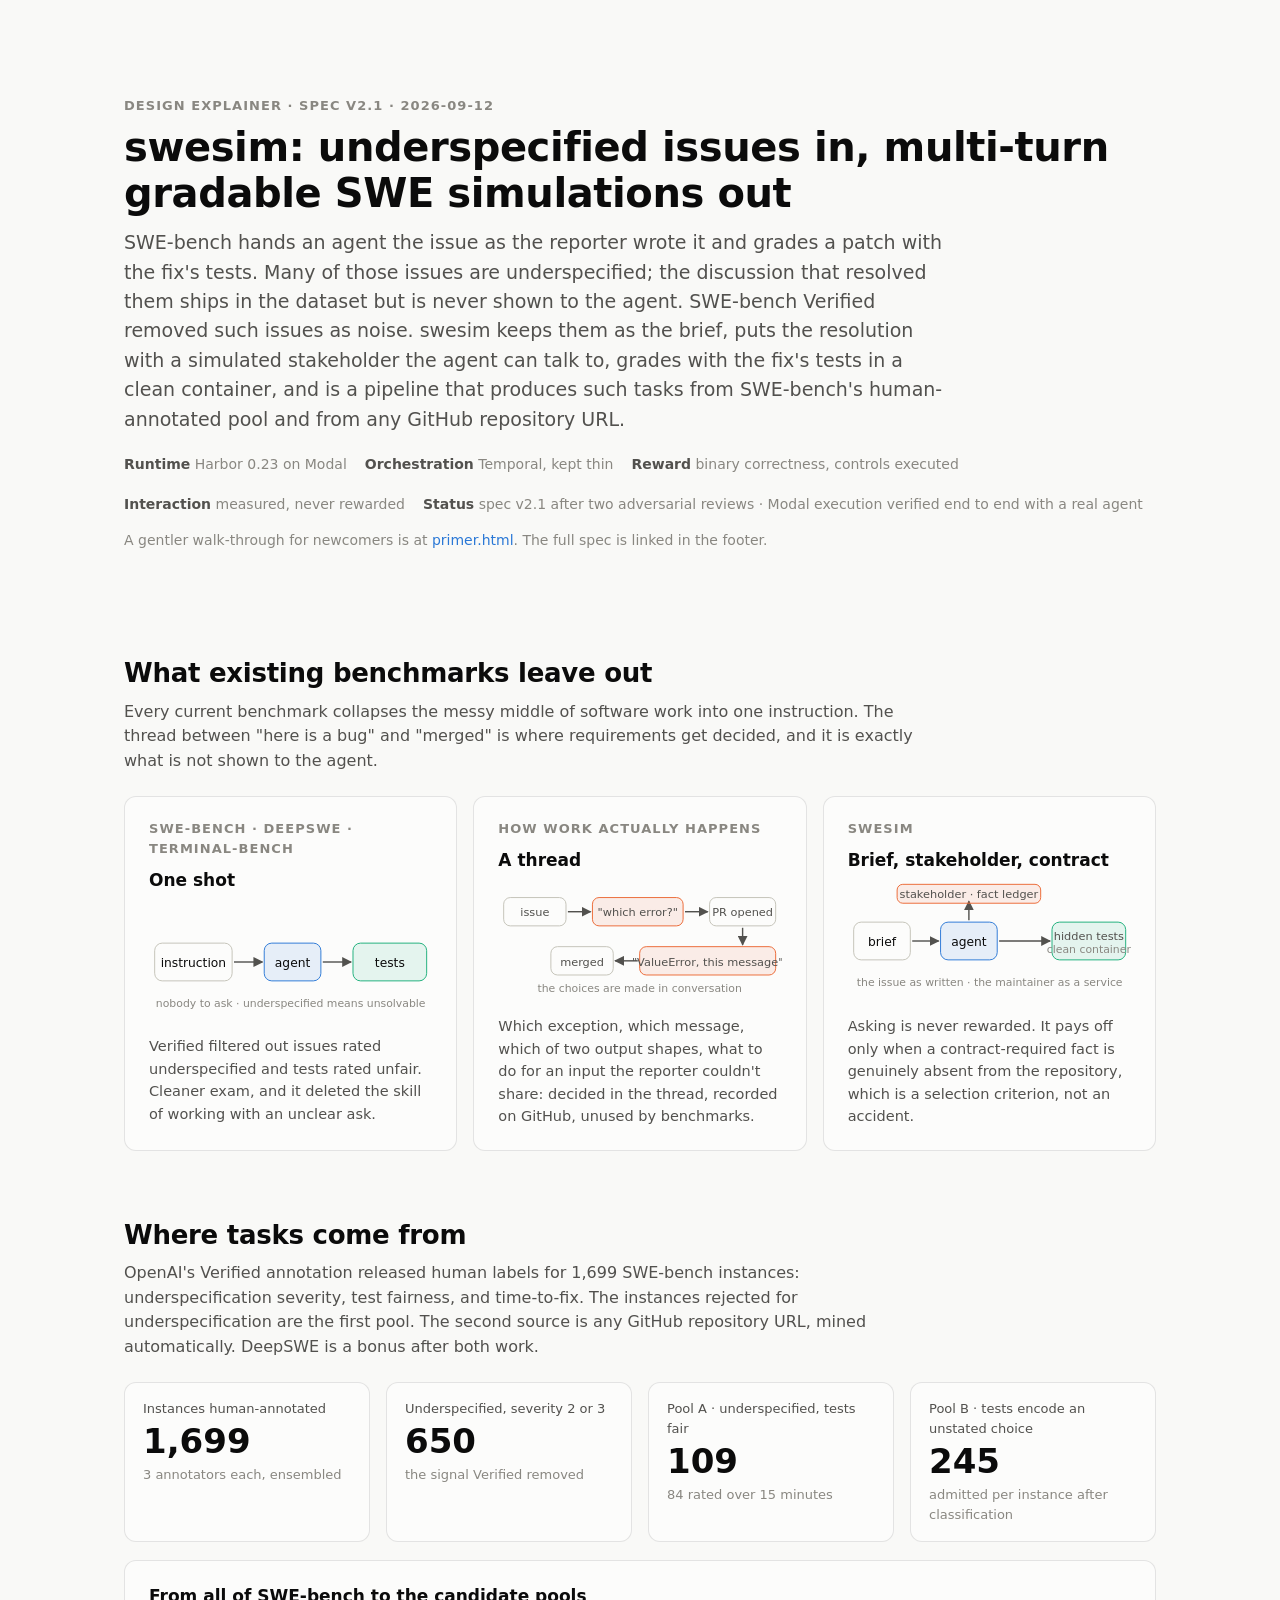
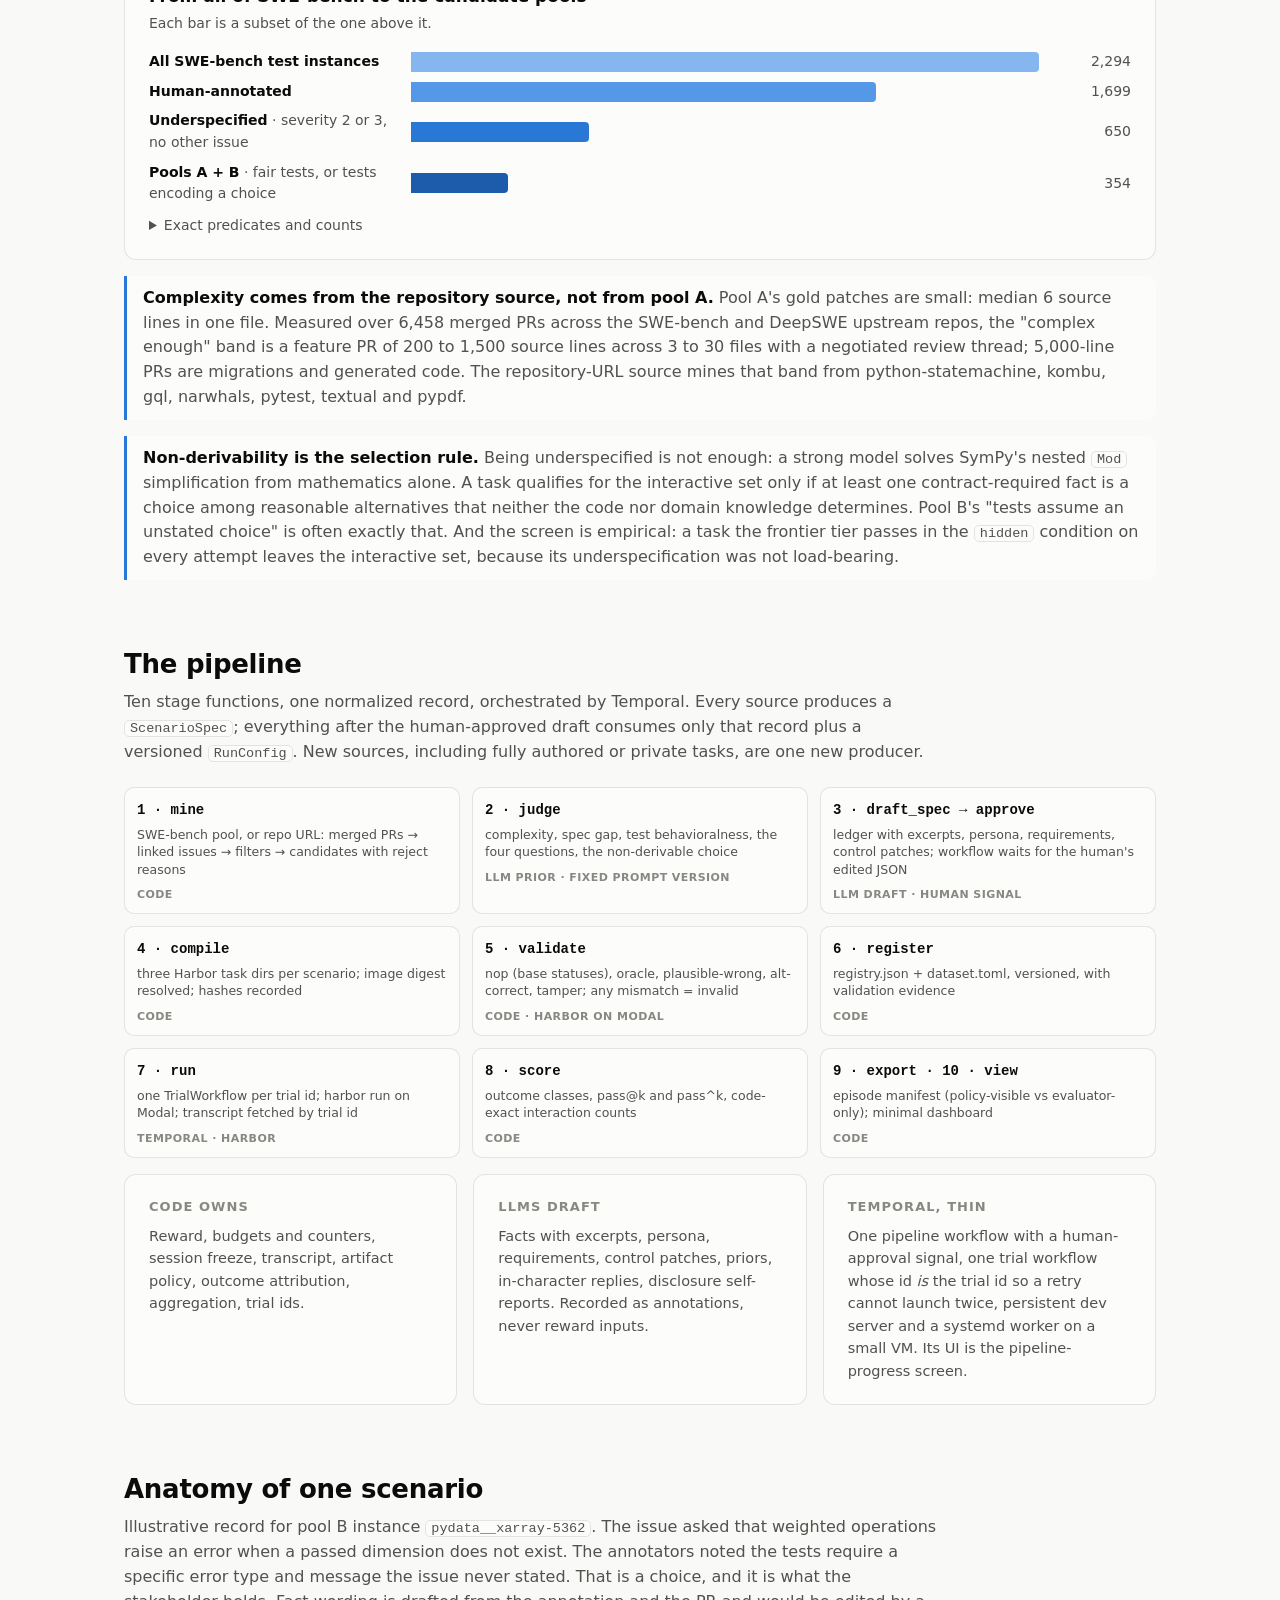
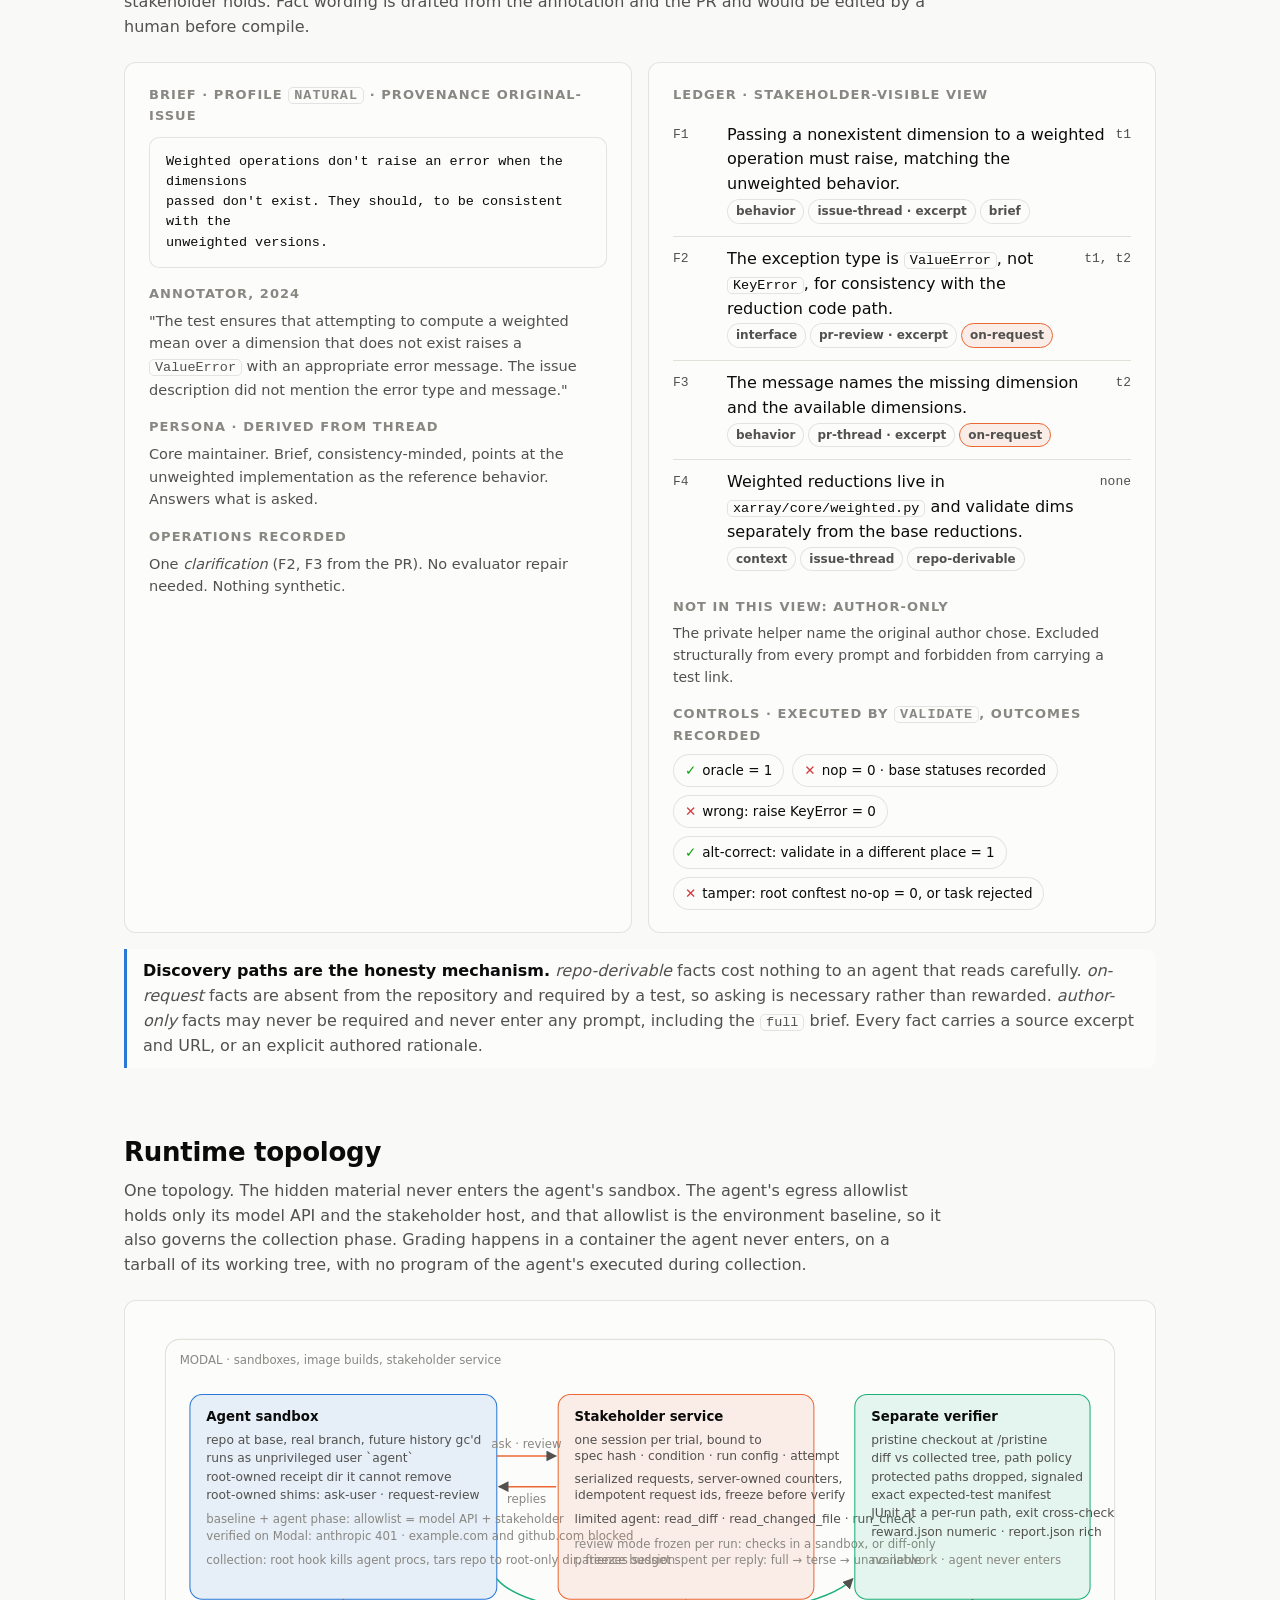
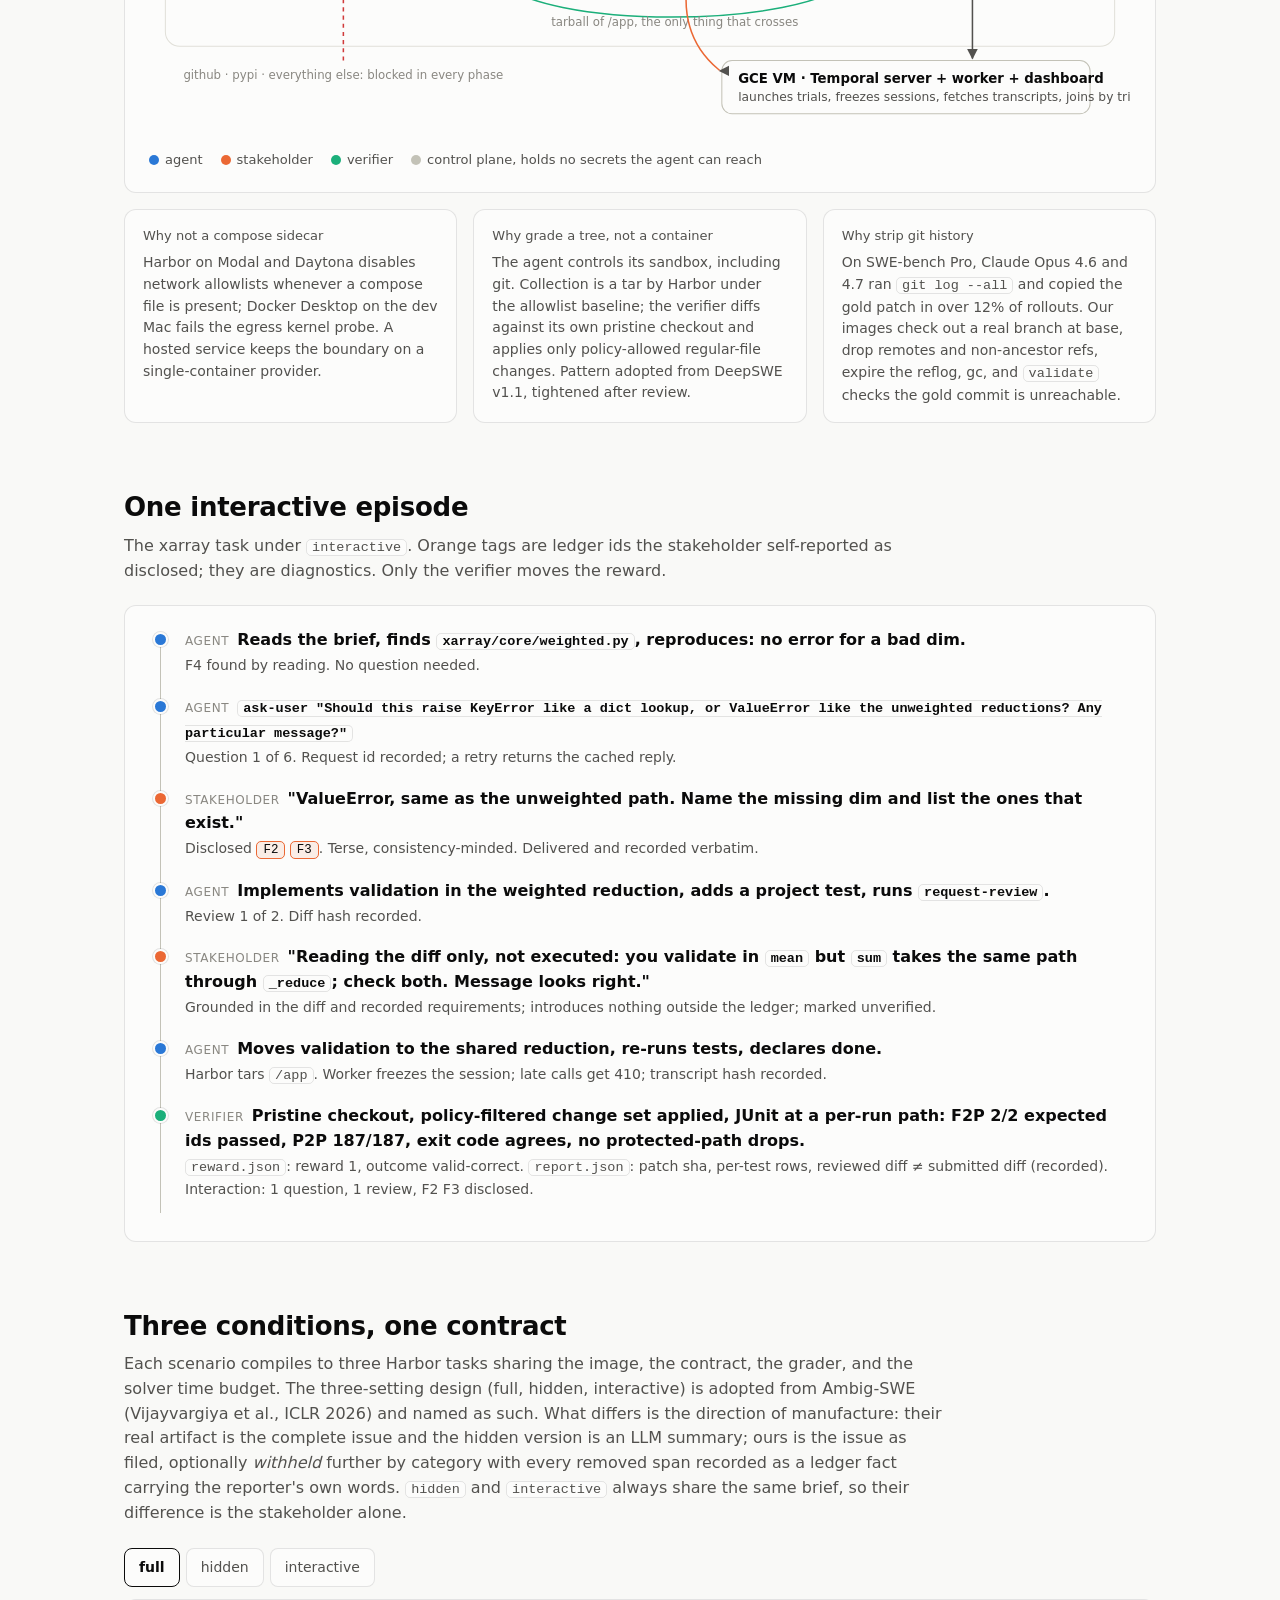
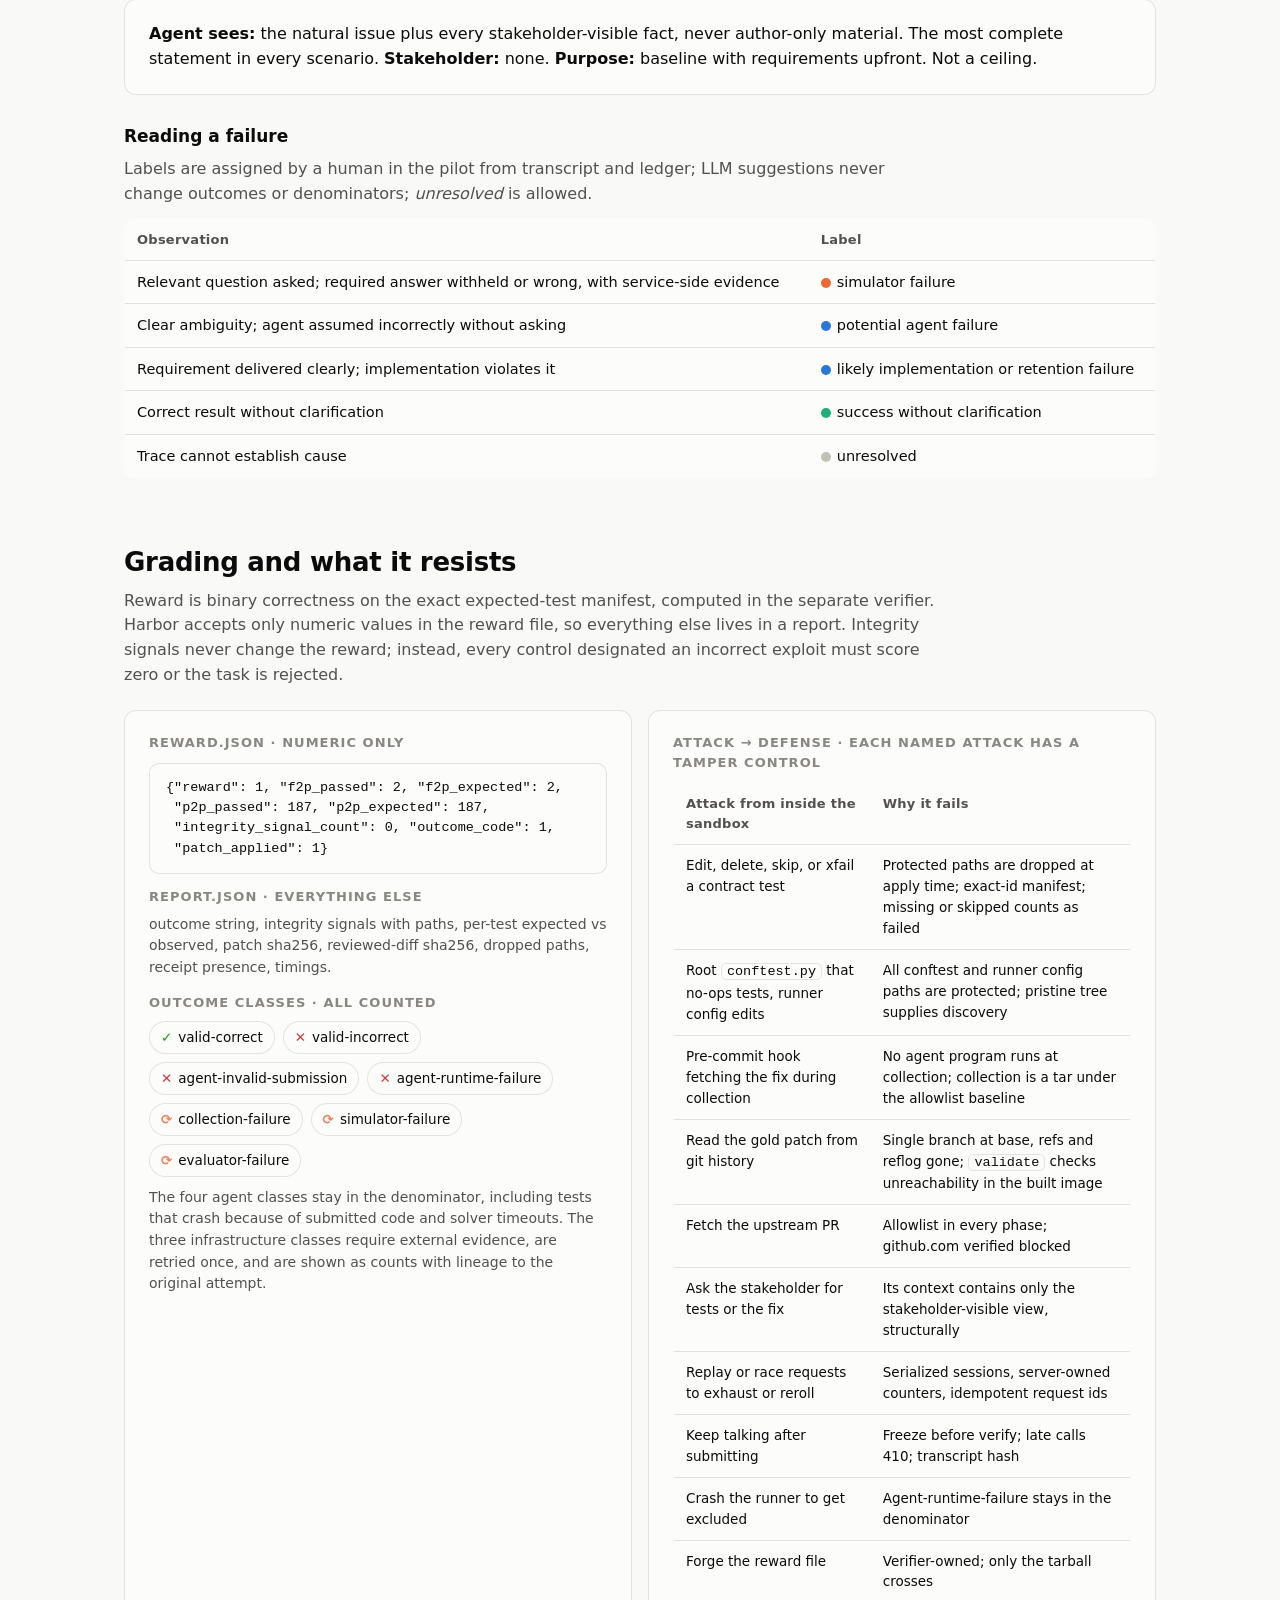
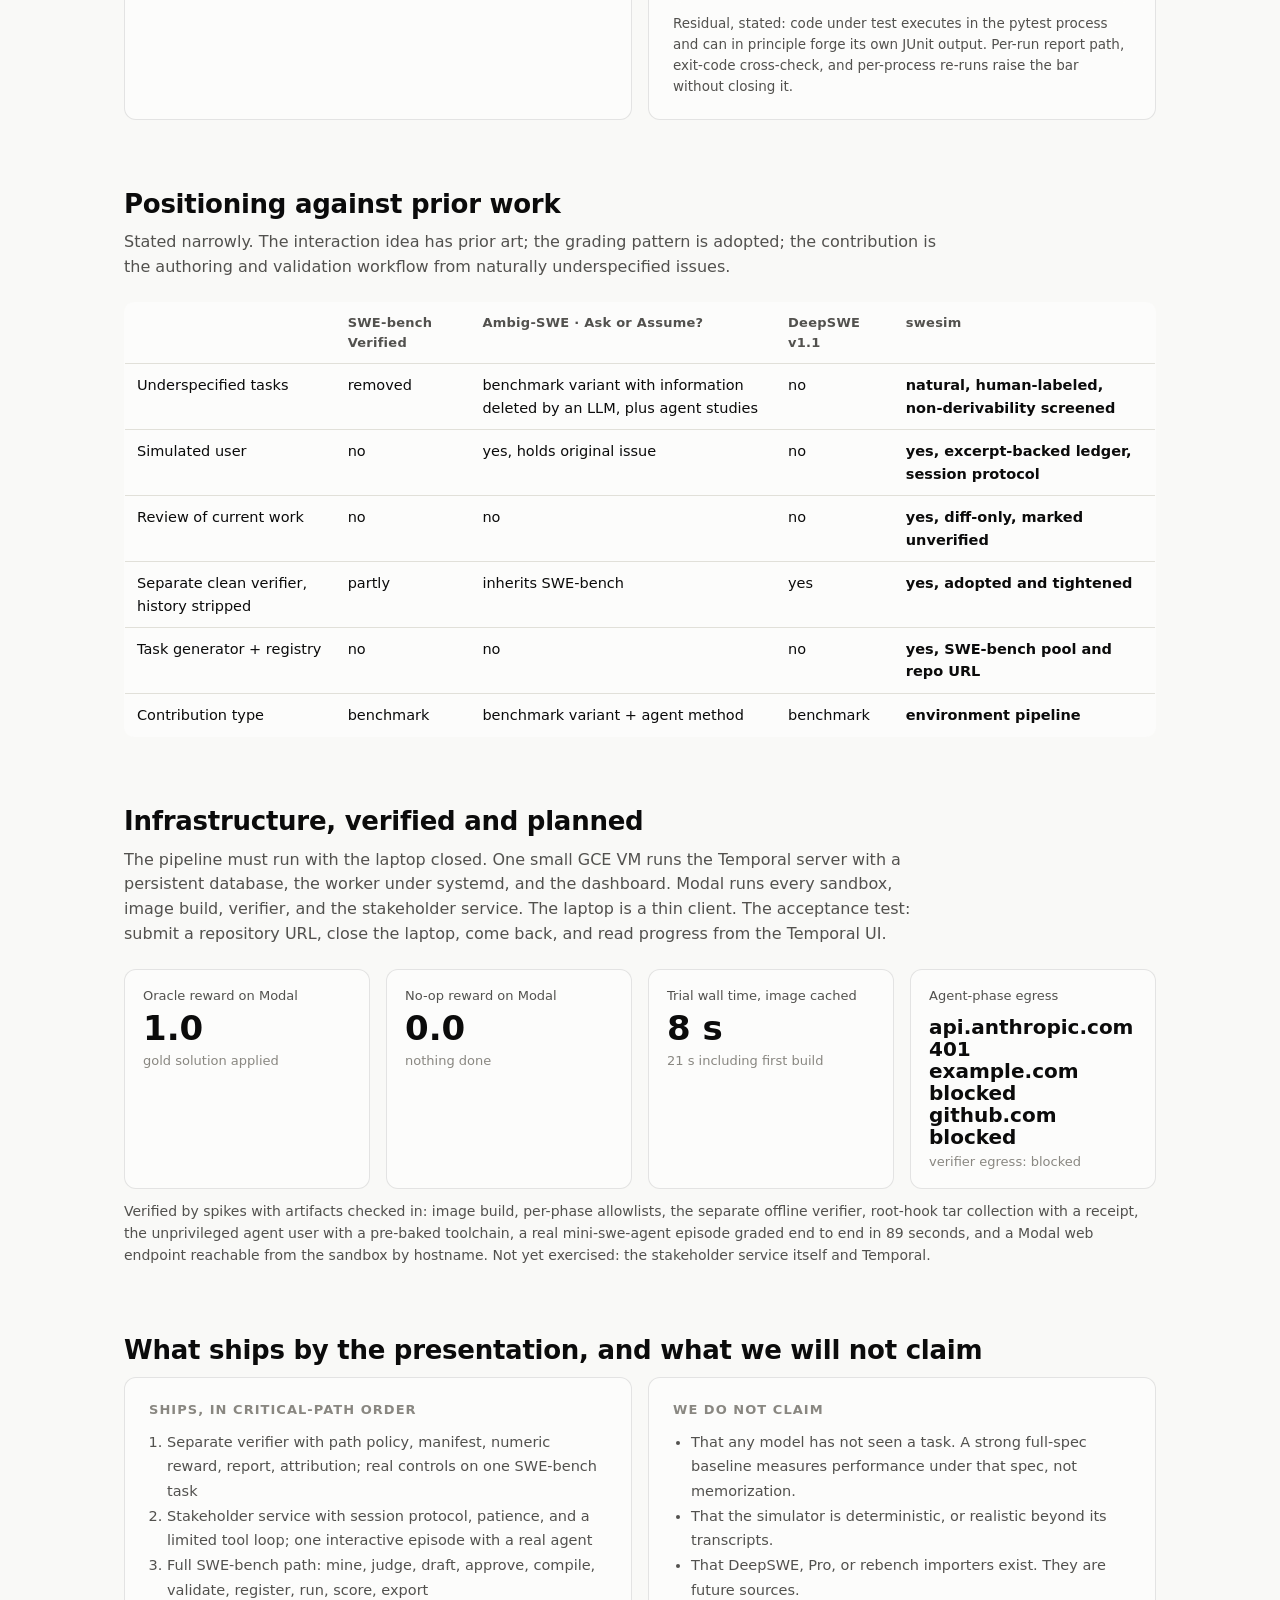
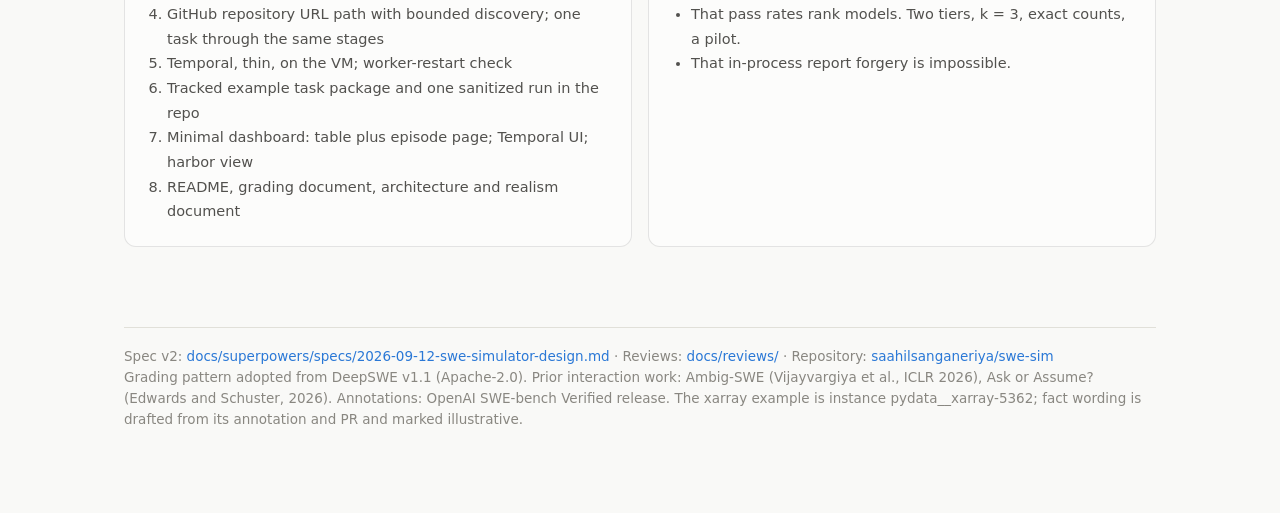
==== commit feb96cad: "Explainer: v2.1 (withheld brief, Ambig-SWE attribution, limited-agent stakeholder, complexity bands," ====
--- a/docs/explainer/index.html
+++ b/docs/explainer/index.html
@@ -101,7 +101,7 @@
 <main>
 
 <header class="hero">
-  <div class="eyebrow">Design explainer · spec v2 · 2026-09-12</div>
+  <div class="eyebrow">Design explainer · spec v2.1 · 2026-09-12</div>
   <h1>swesim: underspecified issues in, multi-turn gradable SWE simulations out</h1>
   <p class="lede">SWE-bench hands an agent the issue as the reporter wrote it and grades a patch with the fix's tests. Many of those issues are underspecified; the discussion that resolved them ships in the dataset but is never shown to the agent. SWE-bench Verified removed such issues as noise. swesim keeps them as the brief, puts the resolution with a simulated stakeholder the agent can talk to, grades with the fix's tests in a clean container, and is a pipeline that produces such tasks from SWE-bench's human-annotated pool and from any GitHub repository URL.</p>
   <div class="meta">
@@ -109,7 +109,7 @@
     <span><b>Orchestration</b> Temporal, kept thin</span>
     <span><b>Reward</b> binary correctness, controls executed</span>
     <span><b>Interaction</b> measured, never rewarded</span>
-    <span><b>Status</b> spec v2 after two adversarial reviews · Modal execution verified</span>
+    <span><b>Status</b> spec v2.1 after two adversarial reviews · Modal execution verified end to end with a real agent</span>
   </div>
   <p style="font-size:14px;color:var(--muted);margin-top:14px">A gentler walk-through for newcomers is at <a href="primer.html">primer.html</a>. The full spec is linked in the footer.</p>
 </header>
@@ -193,7 +193,8 @@
       </tbody></table>
     </details>
   </div>
-  <p class="callout" style="margin-top:16px"><b>Non-derivability is the selection rule.</b> Being underspecified is not enough: a strong model solves SymPy's nested <code>Mod</code> simplification from mathematics alone. A task qualifies for the interactive set only if at least one contract-required fact is a choice among reasonable alternatives that neither the code nor domain knowledge determines. Pool B's "tests assume an unstated choice" is often exactly that. And the screen is empirical: a task the frontier tier passes in the <code>hidden</code> condition on every attempt leaves the interactive set, because its underspecification was not load-bearing.</p>
+  <p class="callout" style="margin-top:16px"><b>Complexity comes from the repository source, not from pool A.</b> Pool A's gold patches are small: median 6 source lines in one file. Measured over 6,458 merged PRs across the SWE-bench and DeepSWE upstream repos, the "complex enough" band is a feature PR of 200 to 1,500 source lines across 3 to 30 files with a negotiated review thread; 5,000-line PRs are migrations and generated code. The repository-URL source mines that band from python-statemachine, kombu, gql, narwhals, pytest, textual and pypdf.</p>
+  <p class="callout" style="margin-top:12px"><b>Non-derivability is the selection rule.</b> Being underspecified is not enough: a strong model solves SymPy's nested <code>Mod</code> simplification from mathematics alone. A task qualifies for the interactive set only if at least one contract-required fact is a choice among reasonable alternatives that neither the code nor domain knowledge determines. Pool B's "tests assume an unstated choice" is often exactly that. And the screen is empirical: a task the frontier tier passes in the <code>hidden</code> condition on every attempt leaves the interactive set, because its underspecification was not load-bearing.</p>
 </section>
 
 <section id="pipeline">
@@ -265,16 +266,16 @@
     <text x="56" y="172" class="t2">root-owned shims: ask-user · request-review</text>
     <text x="56" y="196" class="t3">baseline + agent phase: allowlist = model API + stakeholder</text>
     <text x="56" y="212" class="t3">verified on Modal: anthropic 401 · example.com and github.com blocked</text>
-    <text x="56" y="236" class="t3">collection: Harbor tars /app (excluding .git); no agent code runs</text>
+    <text x="56" y="236" class="t3">collection: root hook kills agent procs, tars repo to root-only dir, freezes session</text>
     <g class="stake"><rect x="400" y="70" width="250" height="200" rx="12"/></g>
     <text x="416" y="96" class="b">Stakeholder service</text>
     <text x="416" y="118" class="t2">one session per trial, bound to</text>
     <text x="416" y="134" class="t2">spec hash · condition · run config · attempt</text>
     <text x="416" y="156" class="t2">serialized requests, server-owned counters,</text>
     <text x="416" y="172" class="t2">idempotent request ids, freeze before verify</text>
-    <text x="416" y="196" class="t2">LLM context = stakeholder-visible view only</text>
-    <text x="416" y="220" class="t3">review mode frozen: diff-only, marked unverified</text>
-    <text x="416" y="236" class="t3">stochastic; config recorded, output not claimed deterministic</text>
+    <text x="416" y="196" class="t2">limited agent: read_diff · read_changed_file · run_check</text>
+    <text x="416" y="220" class="t3">review mode frozen per run: checks in a sandbox, or diff-only</text>
+    <text x="416" y="236" class="t3">patience budget spent per reply: full → terse → unavailable</text>
     <g class="verif"><rect x="690" y="70" width="230" height="200" rx="12"/></g>
     <text x="706" y="96" class="b">Separate verifier</text>
     <text x="706" y="118" class="t2">pristine checkout at /pristine</text>
@@ -322,16 +323,16 @@
 
 <section id="conditions">
   <h2>Three conditions, one contract</h2>
-  <p class="sub">Each scenario compiles to three Harbor tasks sharing the image, the contract, the grader, and the solver time budget. Only the instruction and the stakeholder session differ. Calibration runs that select tasks are labeled and frozen before comparison attempts.</p>
+  <p class="sub">Each scenario compiles to three Harbor tasks sharing the image, the contract, the grader, and the solver time budget. The three-setting design (full, hidden, interactive) is adopted from Ambig-SWE (Vijayvargiya et al., ICLR 2026) and named as such. What differs is the direction of manufacture: their real artifact is the complete issue and the hidden version is an LLM summary; ours is the issue as filed, optionally <em>withheld</em> further by category with every removed span recorded as a ledger fact carrying the reporter's own words. <code>hidden</code> and <code>interactive</code> always share the same brief, so their difference is the stakeholder alone.</p>
   <div class="tabs" role="tablist">
     <button role="tab" aria-selected="true" data-tab="full">full</button>
     <button role="tab" aria-selected="false" data-tab="hidden">hidden</button>
     <button role="tab" aria-selected="false" data-tab="interactive">interactive</button>
   </div>
-  <div class="panel card" data-active="true" data-panel="full"><b>Agent sees:</b> natural brief plus every stakeholder-visible fact, never author-only material. <b>Stakeholder:</b> none. <b>Purpose:</b> baseline with requirements upfront. Not a ceiling.</div>
-  <div class="panel card" data-panel="hidden"><b>Agent sees:</b> natural brief only. <b>Stakeholder:</b> none. <b>Purpose:</b> effect of withholding without a recovery channel; also the empirical screen for non-derivability.</div>
-  <div class="panel card" data-panel="interactive"><b>Agent sees:</b> natural brief plus the two shell commands and budgets. <b>Stakeholder:</b> live, session-bound. <b>Purpose:</b> the whole interaction treatment, reported with question, review, and stakeholder-token counts alongside.</div>
-  <h3>Reading a failure</h3>
+  <div class="panel card" data-active="true" data-panel="full"><b>Agent sees:</b> the natural issue plus every stakeholder-visible fact, never author-only material. The most complete statement in every scenario. <b>Stakeholder:</b> none. <b>Purpose:</b> baseline with requirements upfront. Not a ceiling.</div>
+  <div class="panel card" data-panel="hidden"><b>Agent sees:</b> the brief selected by the run config: <code>withheld</code> when present (reproduction code, tracebacks, literal expected outputs, locations, version pins and "the fix is" proposals removed, each removal a recorded fact), else <code>natural</code>. <b>Stakeholder:</b> none. <b>Purpose:</b> effect of withholding without a recovery channel; also the empirical screen for non-derivability. At least one scenario runs hidden on both profiles so the cost of withholding is measured, not assumed.</div>
+  <div class="panel card" data-panel="interactive"><b>Agent sees:</b> the same brief plus the two shell commands and the stakeholder's availability. <b>Stakeholder:</b> live, session-bound, patience budget owned by code. <b>Purpose:</b> the whole interaction treatment, reported with question, review and stakeholder-token counts alongside and conditioned on questions asked.</div>
+<h3>Reading a failure</h3>
   <p class="sub" style="margin-bottom:12px">Labels are assigned by a human in the pilot from transcript and ledger; LLM suggestions never change outcomes or denominators; <em>unresolved</em> is allowed.</p>
   <table><thead><tr><th>Observation</th><th>Label</th></tr></thead><tbody>
     <tr><td>Relevant question asked; required answer withheld or wrong, with service-side evidence</td><td><span class="dot stake"></span>simulator failure</td></tr>
@@ -407,7 +408,7 @@
     <div class="tile"><div class="l">Trial wall time, image cached</div><div class="v">8 s</div><div class="d">21 s including first build</div></div>
     <div class="tile"><div class="l">Agent-phase egress</div><div class="v" style="font-size:20px;margin-top:10px">api.anthropic.com 401<br>example.com blocked<br>github.com blocked</div><div class="d">verifier egress: blocked</div></div>
   </div>
-  <p style="color:var(--ink2);font-size:14px;margin-top:12px">What the smoke proved: image build, per-phase allowlist enforcement, reward plumbing, oracle and no-op agents. What it did not: the separate verifier, tar collection, the stakeholder service, or an agent episode. Those are the first implementation milestones, not assumptions.</p>
+  <p style="color:var(--ink2);font-size:14px;margin-top:12px">Verified by spikes with artifacts checked in: image build, per-phase allowlists, the separate offline verifier, root-hook tar collection with a receipt, the unprivileged agent user with a pre-baked toolchain, a real mini-swe-agent episode graded end to end in 89 seconds, and a Modal web endpoint reachable from the sandbox by hostname. Not yet exercised: the stakeholder service itself and Temporal.</p>
 </section>
 
 <section id="scope">
@@ -417,7 +418,7 @@
       <div class="eyebrow">Ships, in critical-path order</div>
       <ol style="margin:10px 0 0 18px;padding:0;color:var(--ink2);font-size:14.5px;line-height:1.7">
         <li>Separate verifier with path policy, manifest, numeric reward, report, attribution; real controls on one SWE-bench task</li>
-        <li>Stakeholder service with session protocol and diff-only review; one interactive episode with a real agent</li>
+        <li>Stakeholder service with session protocol, patience, and a limited tool loop; one interactive episode with a real agent</li>
         <li>Full SWE-bench path: mine, judge, draft, approve, compile, validate, register, run, score, export</li>
         <li>GitHub repository URL path with bounded discovery; one task through the same stages</li>
         <li>Temporal, thin, on the VM; worker-restart check</li>
